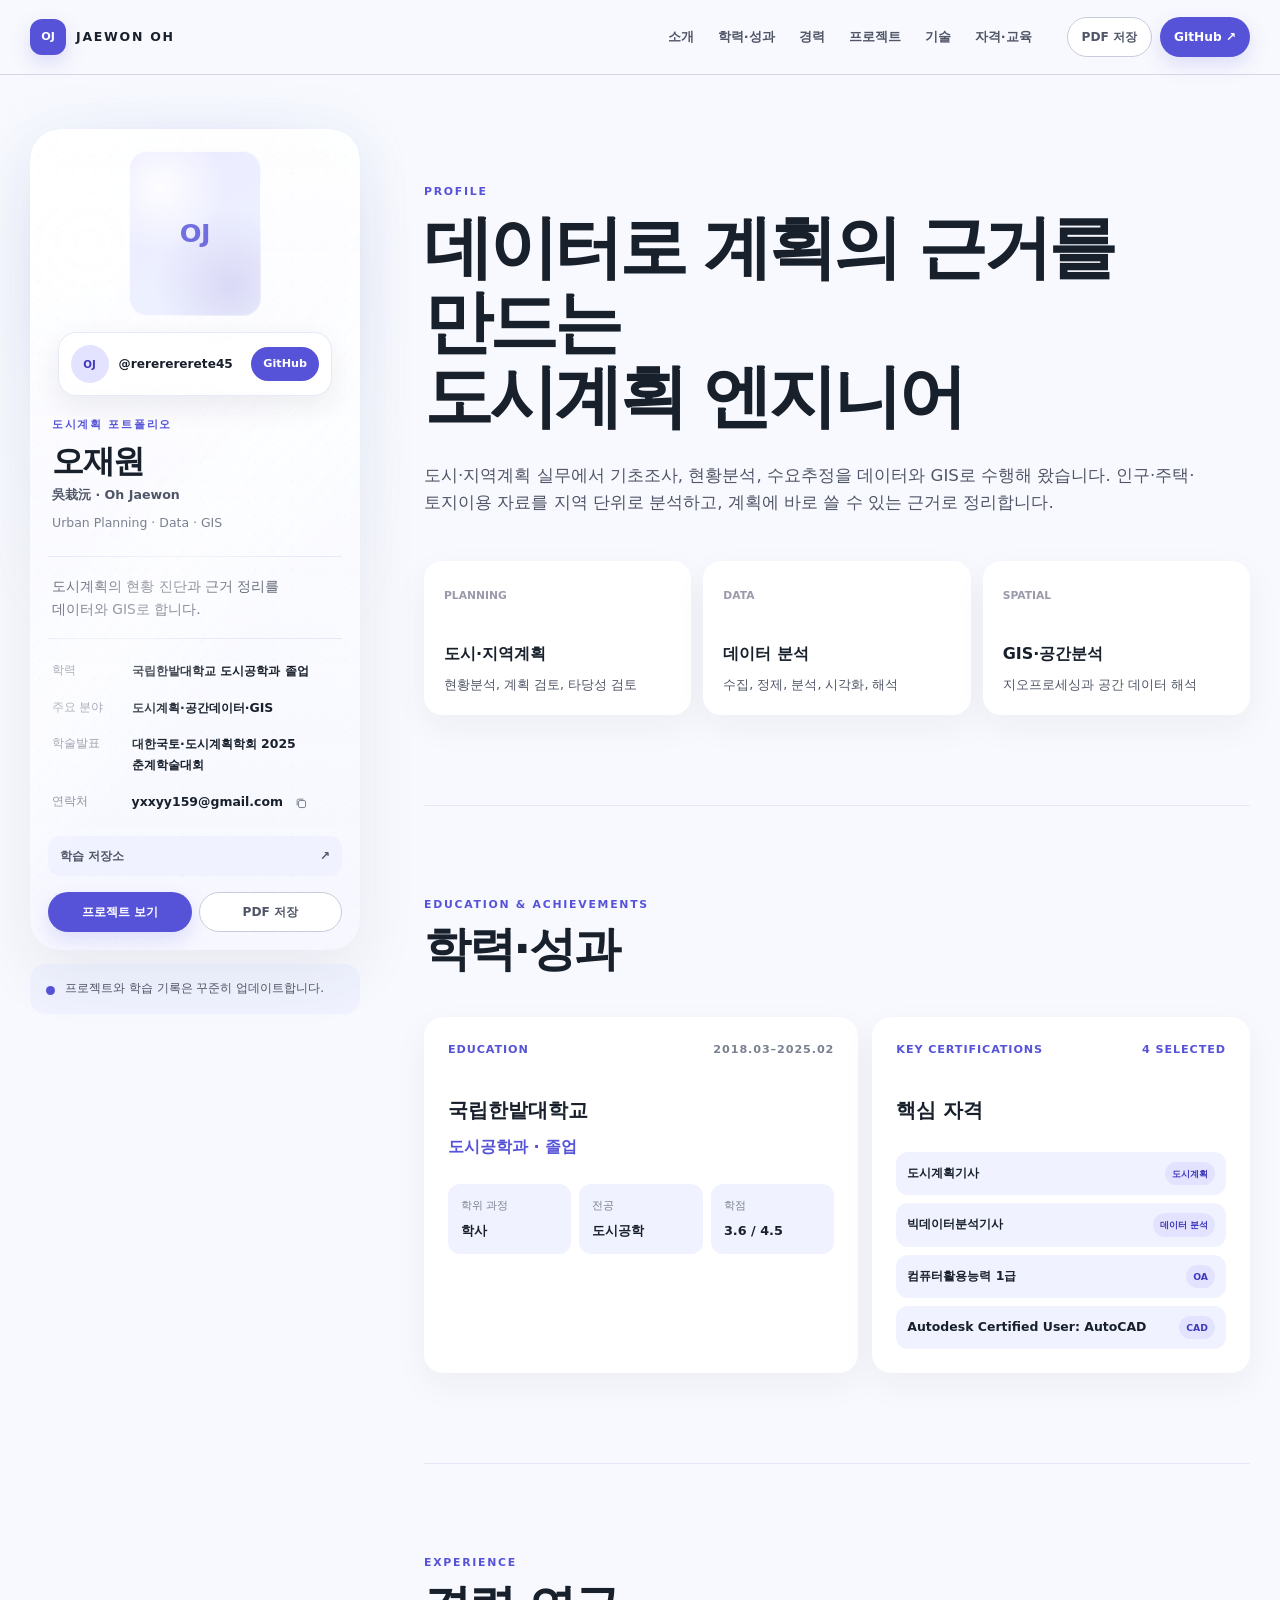
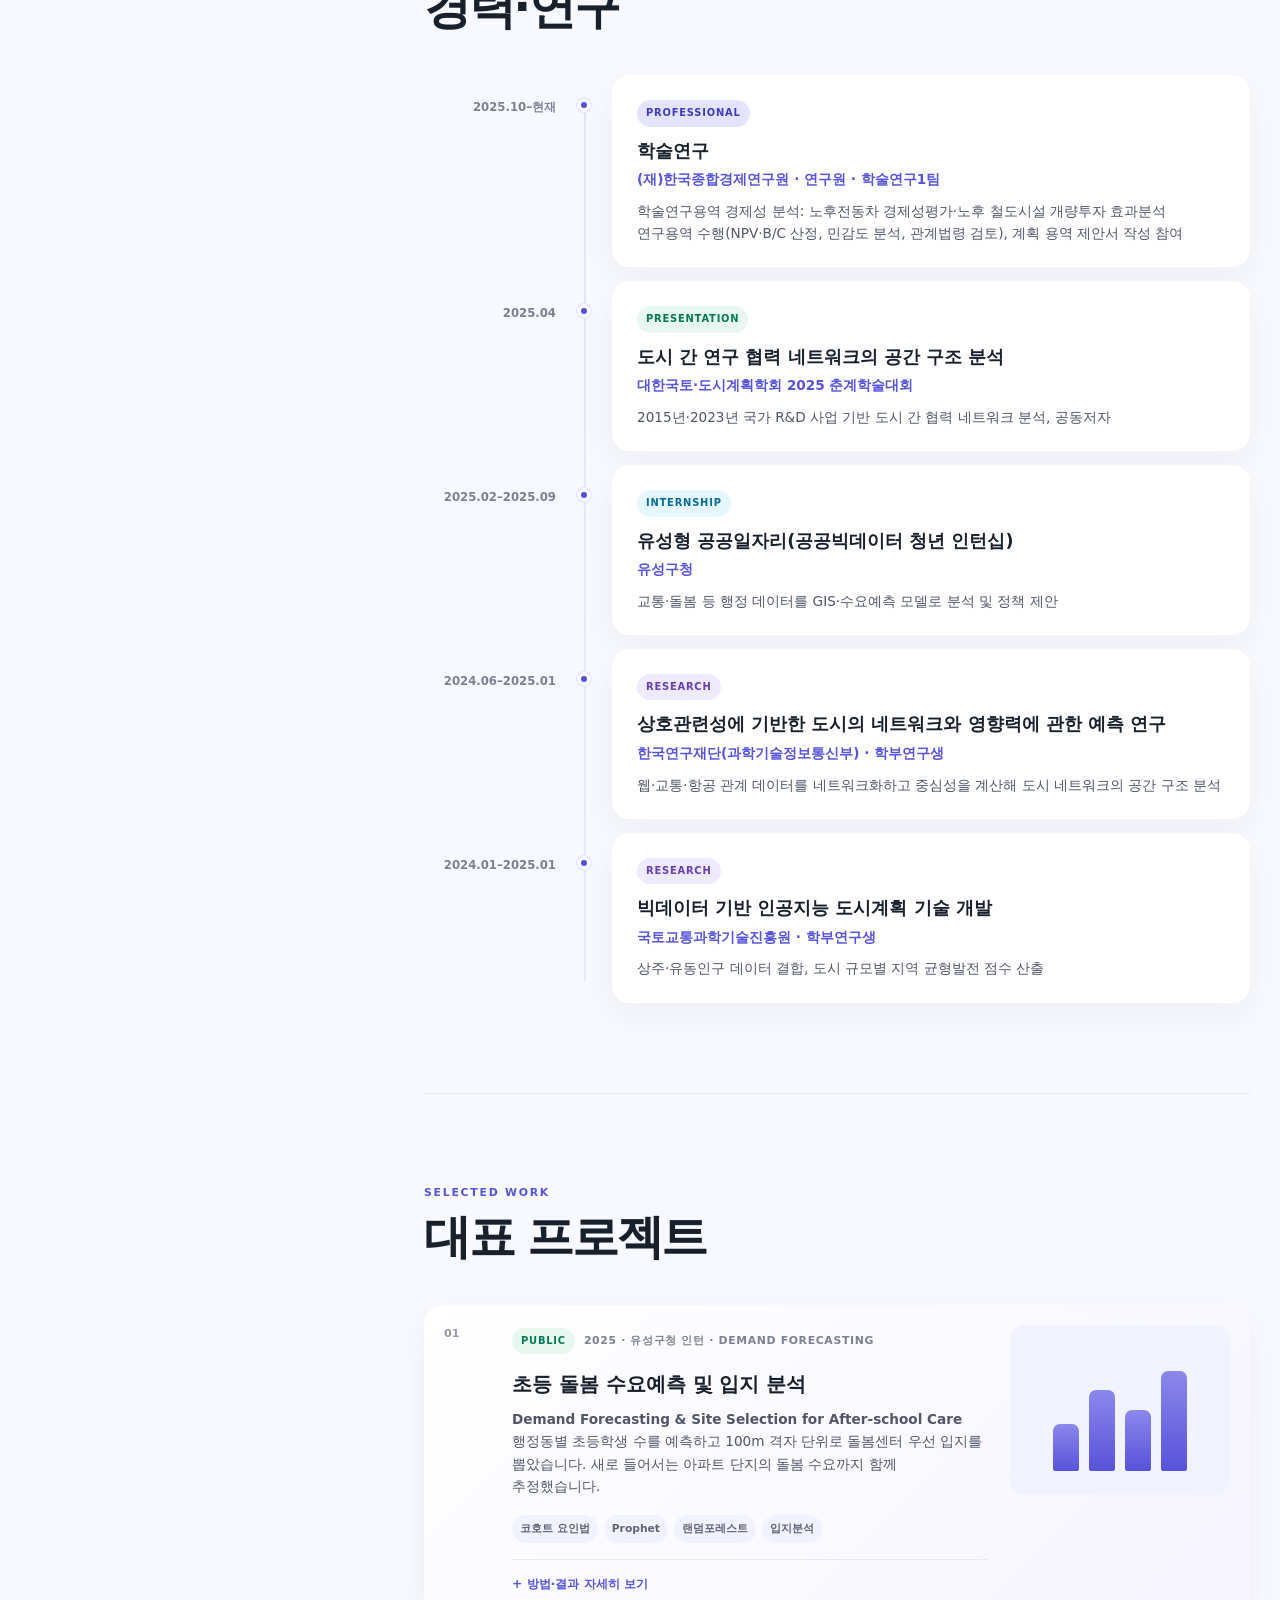
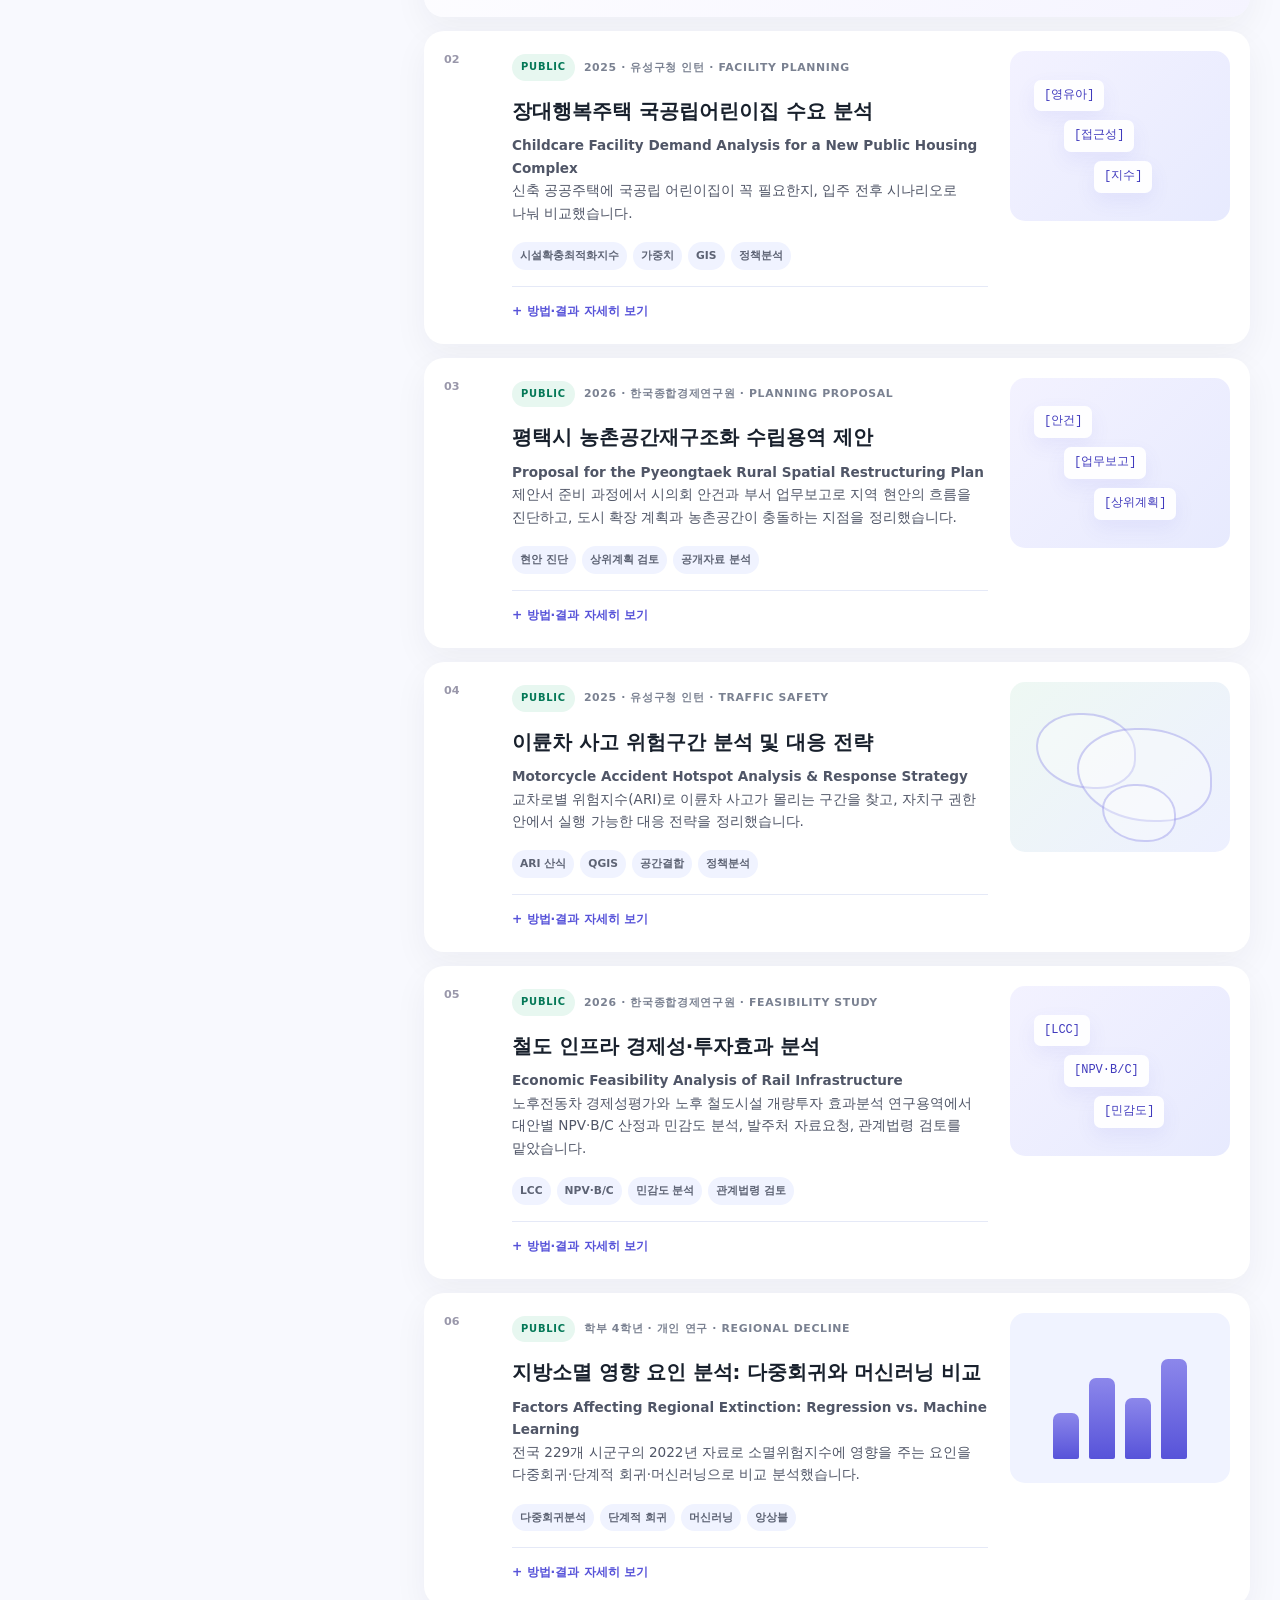
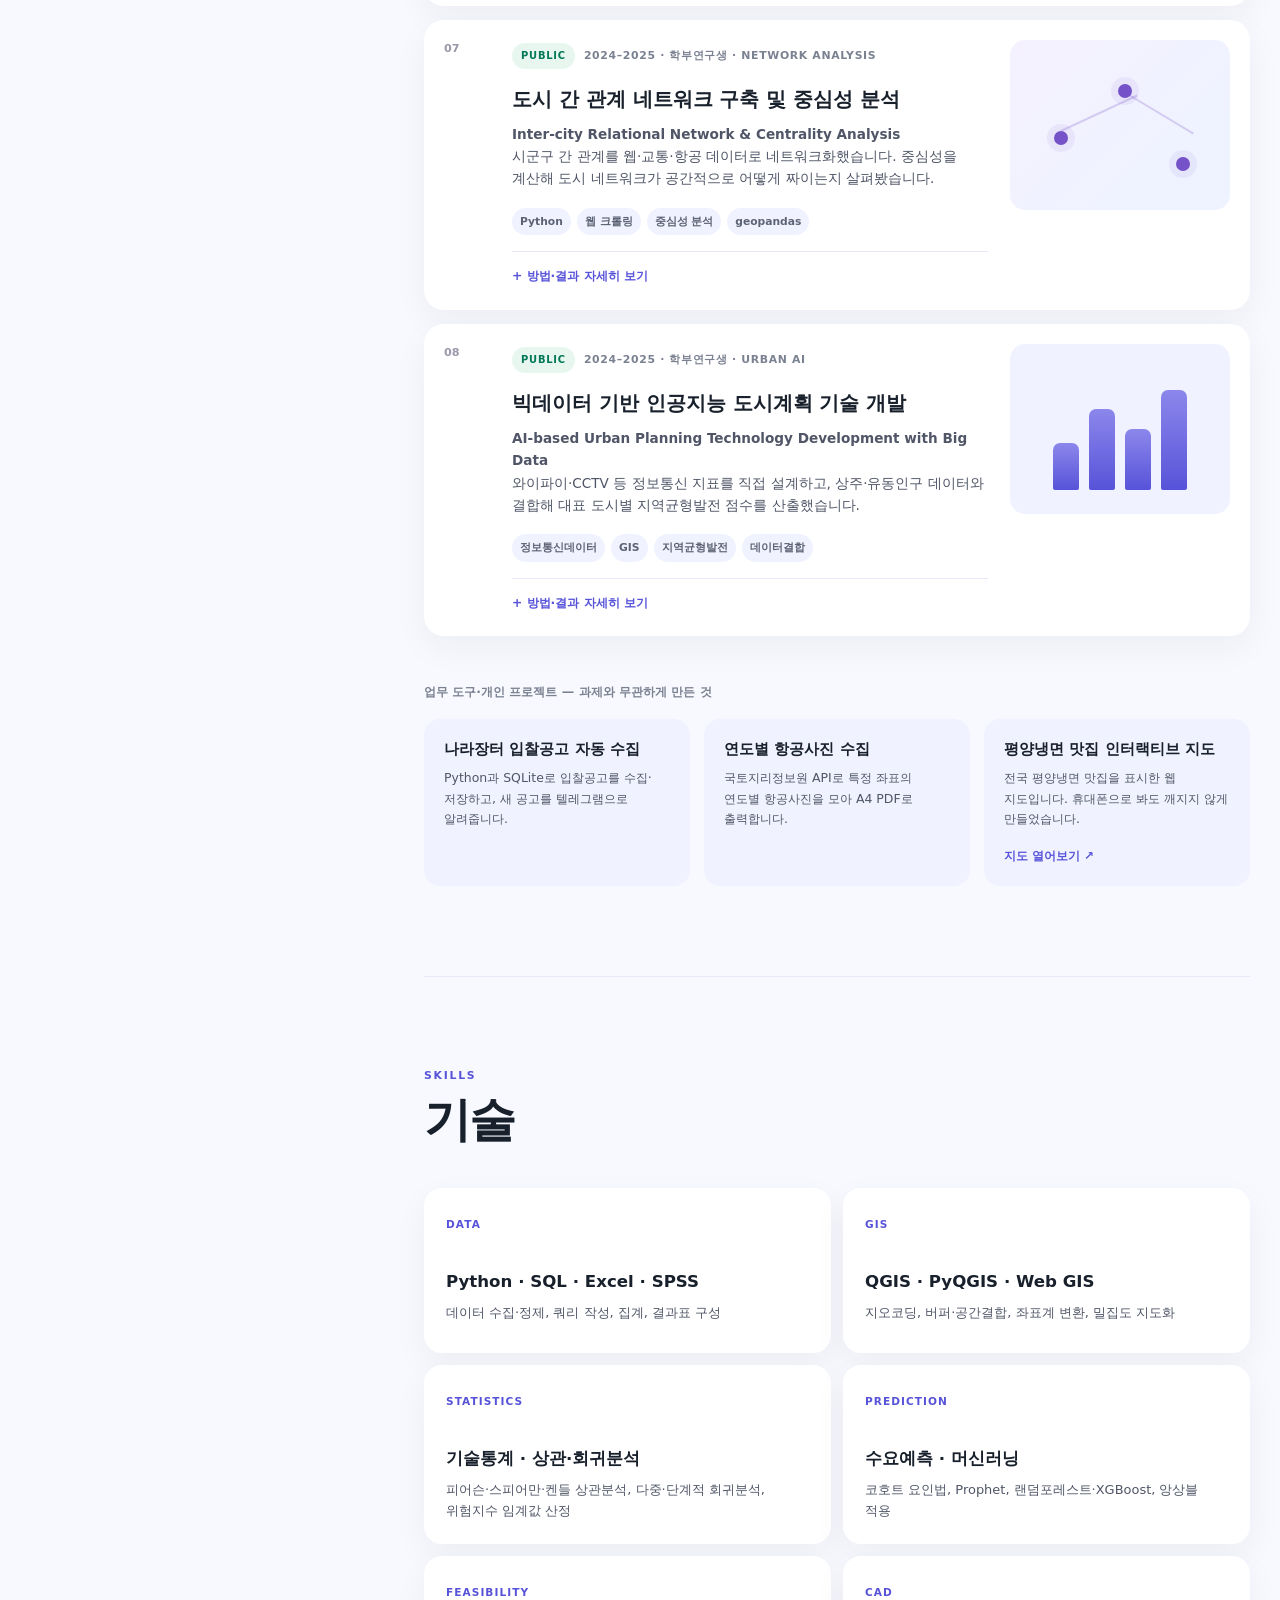
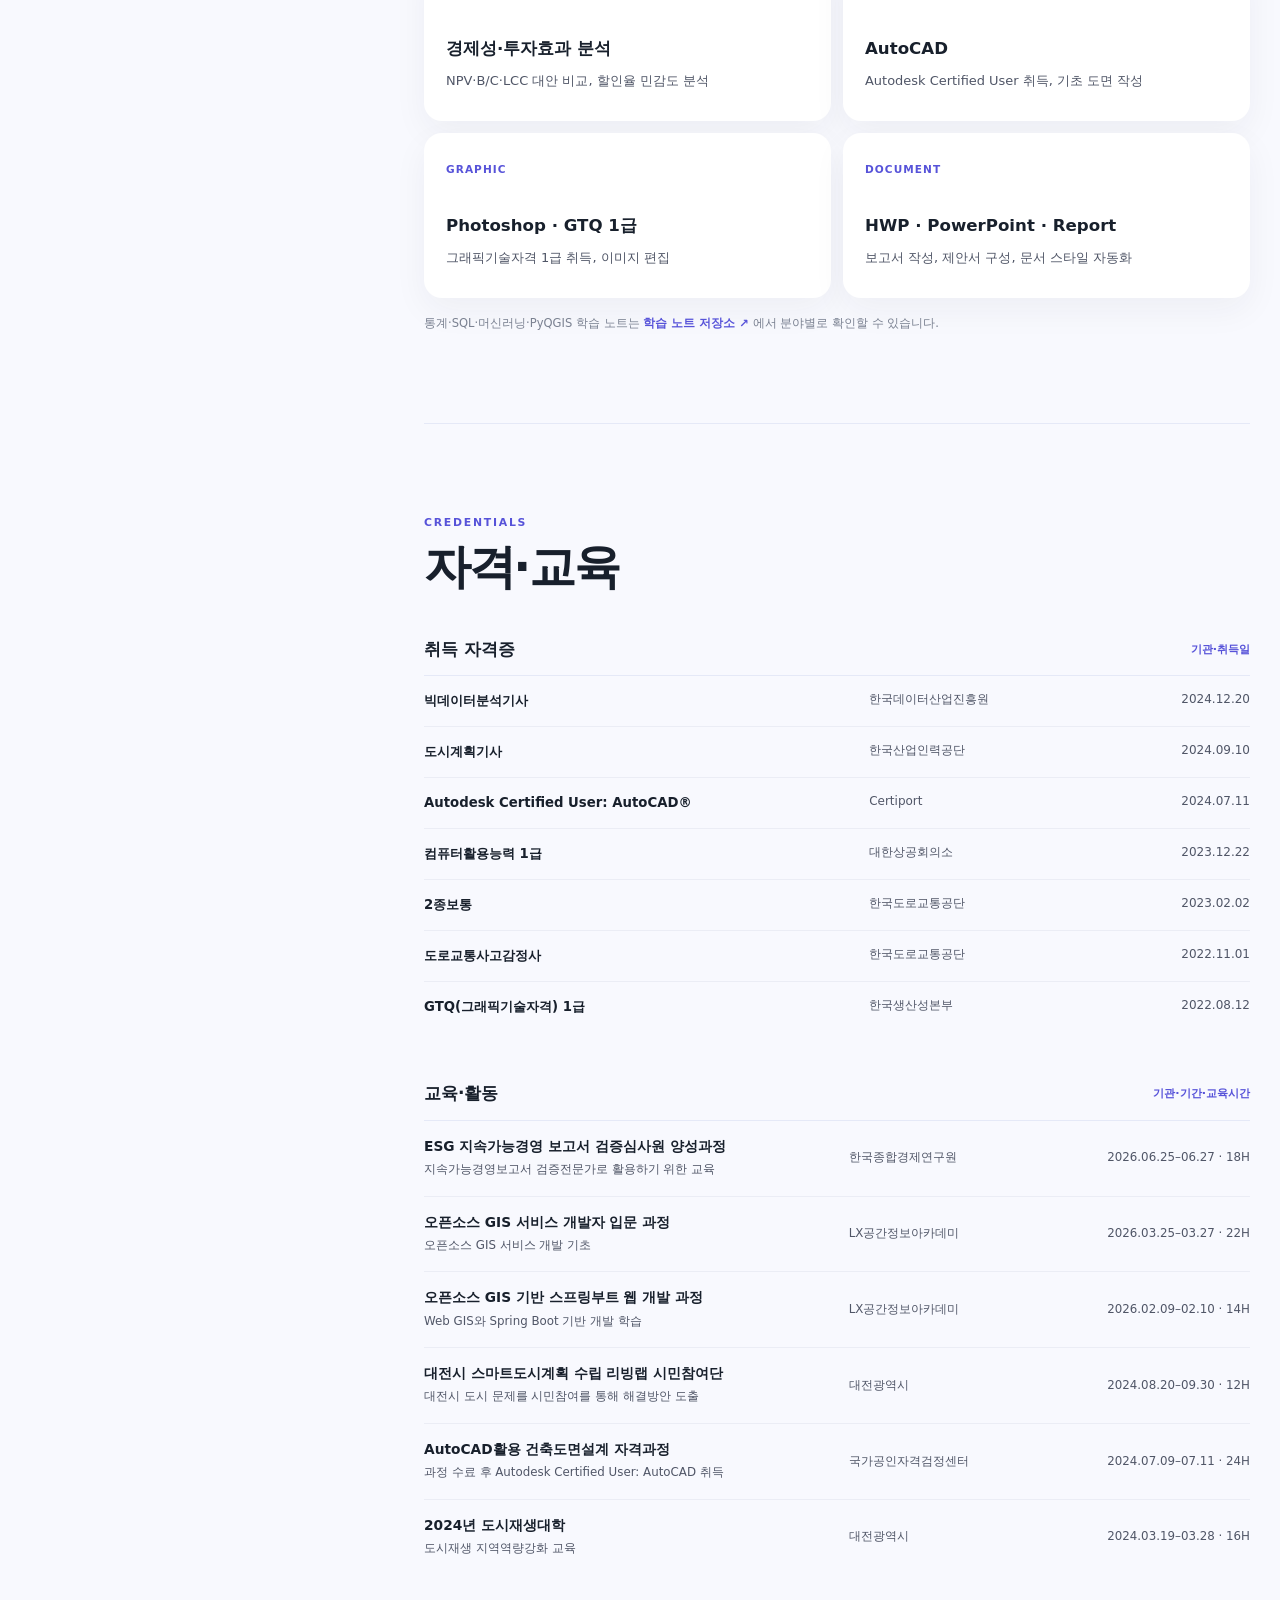
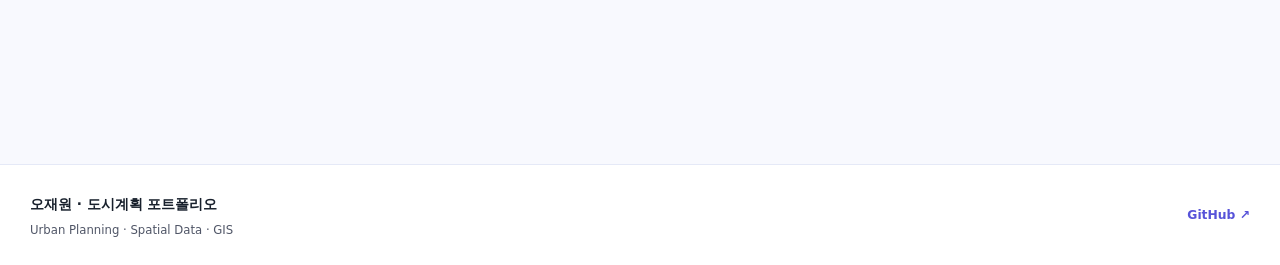
==== index.html @ 3c7f4df4 "PDF 쪽 배치 재설계(7쪽) - 블록 높이를 실측해 쪽 단위로 묶음: 프로필·학력·기술 / 경력·돌봄 / 장대 / 평택·이륜차 / 이륜차·철도 / 지방소멸·네트워크 / AI·도구" ====
<!DOCTYPE html>
<html lang="ko">
<head>
  <meta charset="UTF-8">
  <meta name="viewport" content="width=device-width, initial-scale=1.0">
  <meta name="description" content="오재원 | 데이터로 계획의 근거를 만드는 도시계획 엔지니어 — 도시계획 포트폴리오">
  <title>오재원 | 도시계획 포트폴리오</title>

  <!-- TODO: 저장소/도메인이 바뀌면(§10-7) 아래 og:url 절대경로도 함께 수정 -->
  <meta property="og:type" content="website">
  <meta property="og:title" content="오재원 | 데이터로 계획의 근거를 만드는 도시계획 엔지니어">
  <meta property="og:description" content="공공데이터·공간정보로 현황을 진단하고 계획의 근거를 정리하는 도시계획 포트폴리오입니다.">
  <meta property="og:url" content="https://rererererete45.github.io/rerererete45.github.io/">

  <link rel="stylesheet" href="style.css">
  <script src="script.js" defer></script>
</head>
<body>
  <a class="skip-link" href="#main">본문으로 건너뛰기</a>

  <header class="topbar">
    <div class="topbar-inner">
      <a class="wordmark" href="#top" aria-label="처음으로">
        <span class="wordmark-symbol">OJ</span>
        <span>JAEWON OH</span>
      </a>

      <nav class="desktop-nav" aria-label="주요 메뉴">
        <a href="#about">소개</a>
        <a href="#education">학력·성과</a>
        <a href="#experience">경력</a>
        <a href="#projects">프로젝트</a>
        <a href="#skills">기술</a>
        <a href="#credentials">자격·교육</a>
      </nav>

      <div class="topbar-actions">
        <a class="button button-ghost" href="assets/Oh-Jaewon-Portfolio.pdf" download="오재원_도시계획_포트폴리오.pdf">PDF 저장</a>
        <a class="button button-primary" href="https://github.com/rererererete45" target="_blank" rel="noreferrer">
          GitHub ↗
        </a>
      </div>

      <button class="menu-button" type="button" aria-expanded="false" aria-controls="mobile-menu">
        <span></span><span></span><span></span>
        <span class="sr-only">메뉴 열기</span>
      </button>
    </div>

    <nav id="mobile-menu" class="mobile-menu" aria-label="모바일 메뉴">
      <a href="#about">소개</a>
      <a href="#education">학력·성과</a>
      <a href="#experience">경력</a>
      <a href="#projects">프로젝트</a>
      <a href="#skills">기술</a>
      <a href="#credentials">자격·교육</a>
      <a href="assets/Oh-Jaewon-Portfolio.pdf" download="오재원_도시계획_포트폴리오.pdf">PDF 저장</a>
    </nav>
  </header>

  <main id="main">
    <div class="page-layout" id="top">
      <aside class="profile-column">
        <section class="profile-card-shell">
          <div class="profile-card-glow" aria-hidden="true"></div>

          <div class="profile-card">
            <div class="profile-card-inner">
              <div class="profile-card-shine" aria-hidden="true"></div>
              <div class="profile-card-grain" aria-hidden="true"></div>

              <div class="profile-monogram" aria-hidden="true">
                <span>OJ</span>
              </div>

              <div class="profile-userbar">
                <div class="profile-userbar-left">
                  <div class="mini-avatar" aria-hidden="true">OJ</div>
                  <div class="profile-usertext">
                    <strong>@rererererete45</strong>
                  </div>
                </div>
                <a class="contact-chip" href="https://github.com/rererererete45" target="_blank" rel="noreferrer">GitHub</a>
              </div>

              <div class="profile-copy">
                <p class="overline">도시계획 포트폴리오</p>
                <h1>오재원</h1>
                <p class="name-alt">吳栽沅 · Oh Jaewon</p>
                <p class="role">Urban Planning · Data · GIS</p>
              </div>

              <p class="profile-summary">
                도시계획의 현황 진단과 근거 정리를 데이터와 GIS로 합니다.
              </p>

              <dl class="profile-facts">
                <div>
                  <dt>학력</dt>
                  <dd>국립한밭대학교 도시공학과 졸업</dd>
                </div>
                <div>
                  <dt>주요 분야</dt>
                  <dd>도시계획·공간데이터·GIS</dd>
                </div>
                <div>
                  <dt>학술발표</dt>
                  <dd>대한국토·도시계획학회 2025 춘계학술대회</dd>
                </div>
                <div>
                  <dt>연락처</dt>
                  <dd class="copy-field">
                    <a href="mailto:yxxyy159@gmail.com">yxxyy159@gmail.com</a>
                    <button type="button" class="copy-button" data-copy="yxxyy159@gmail.com" aria-label="이메일 주소 복사">
                      <svg class="copy-button-icon" viewBox="0 0 20 20" aria-hidden="true">
                        <rect x="6.5" y="6.5" width="10" height="10" rx="2" fill="none" stroke="currentColor" stroke-width="1.4"/>
                        <path d="M4.5 13.5v-7a2 2 0 0 1 2-2h7" fill="none" stroke="currentColor" stroke-width="1.4"/>
                      </svg>
                      <span class="copy-button-label">복사됨</span>
                    </button>
                  </dd>
                </div>
              </dl>

              <div class="profile-links">
                <a href="https://github.com/rererererete45/certification-notes" target="_blank" rel="noreferrer">
                  <span>학습 저장소</span><strong>↗</strong>
                </a>
              </div>

              <div class="profile-actions">
                <a class="button button-primary" href="#projects">프로젝트 보기</a>
                <a class="button button-ghost" href="assets/Oh-Jaewon-Portfolio.pdf" download="오재원_도시계획_포트폴리오.pdf">PDF 저장</a>
              </div>
            </div>
          </div>
        </section>

        <div class="availability">
          <span aria-hidden="true"></span>
          <p>프로젝트와 학습 기록은 꾸준히 업데이트합니다.</p>
        </div>
      </aside>

      <div class="content-column">
        <section class="hero" id="about">
          <p class="section-label">PROFILE</p>

          <h2>데이터로 계획의 근거를 만드는<br>도시계획 엔지니어</h2>

          <p class="hero-lead">
            도시·지역계획 실무에서 기초조사, 현황분석, 수요추정을 데이터와 GIS로 수행해 왔습니다.
            인구·주택·토지이용 자료를 지역 단위로 분석하고, 계획에 바로 쓸 수 있는 근거로 정리합니다.
          </p>

          <div class="hero-summary">
            <article>
              <span>PLANNING</span>
              <strong>도시·지역계획</strong>
              <p>현황분석, 계획 검토, 타당성 검토</p>
            </article>
            <article>
              <span>DATA</span>
              <strong>데이터 분석</strong>
              <p>수집, 정제, 분석, 시각화, 해석</p>
            </article>
            <article>
              <span>SPATIAL</span>
              <strong>GIS·공간분석</strong>
              <p>지오프로세싱과 공간 데이터 해석</p>
            </article>
          </div>
        </section>

        <section class="resume-section" id="education">
          <header class="section-heading">
            <div>
              <p class="section-label">EDUCATION & ACHIEVEMENTS</p>
              <h2>학력·성과</h2>
            </div>
          </header>

          <div class="resume-overview-grid">
            <article class="education-card overview-card">
              <div class="card-topline">
                <span>EDUCATION</span>
                <time>2018.03–2025.02</time>
              </div>
              <h3>국립한밭대학교</h3>
              <p class="accent-text">도시공학과 · 졸업</p>
              <dl>
                <div><dt>학위 과정</dt><dd>학사</dd></div>
                <div><dt>전공</dt><dd>도시공학</dd></div>
                <div><dt>학점</dt><dd>3.6 / 4.5</dd></div>
              </dl>
            </article>

            <article class="key-cert-card overview-card">
              <div class="card-topline">
                <span>KEY CERTIFICATIONS</span>
                <span>4 SELECTED</span>
              </div>
              <h3>핵심 자격</h3>
              <ul class="key-cert-list">
                <li>
                  <strong>도시계획기사</strong>
                  <span>도시계획</span>
                </li>
                <li>
                  <strong>빅데이터분석기사</strong>
                  <span>데이터 분석</span>
                </li>
                <li>
                  <strong>컴퓨터활용능력 1급</strong>
                  <span>OA</span>
                </li>
                <li>
                  <strong>Autodesk Certified User: AutoCAD</strong>
                  <span>CAD</span>
                </li>
              </ul>
            </article>
          </div>
        </section>

        <section class="resume-section" id="experience">
          <header class="section-heading">
            <div>
              <p class="section-label">EXPERIENCE</p>
              <h2>경력·연구</h2>
            </div>
          </header>

          <div class="timeline">
            <article class="timeline-item">
              <div class="timeline-period">2025.10–현재</div>
              <div class="timeline-marker" aria-hidden="true"></div>
              <div class="timeline-card">
                <span class="status status-primary">PROFESSIONAL</span>
                <h3>학술연구</h3>
                <p class="organization">(재)한국종합경제연구원 · 연구원 · 학술연구1팀</p>
                <p>학술연구용역 경제성 분석: 노후전동차 경제성평가·노후 철도시설 개량투자 효과분석 연구용역 수행(NPV·B/C 산정, 민감도 분석, 관계법령 검토), 계획 용역 제안서 작성 참여</p>
              </div>
            </article>

            <article class="timeline-item">
              <div class="timeline-period">2025.04</div>
              <div class="timeline-marker" aria-hidden="true"></div>
              <div class="timeline-card">
                <span class="status status-green">PRESENTATION</span>
                <h3>도시 간 연구 협력 네트워크의 공간 구조 분석</h3>
                <p class="organization">대한국토·도시계획학회 2025 춘계학술대회</p>
                <p>2015년·2023년 국가 R&amp;D 사업 기반 도시 간 협력 네트워크 분석, 공동저자</p>
              </div>
            </article>

            <article class="timeline-item">
              <div class="timeline-period">2025.02–2025.09</div>
              <div class="timeline-marker" aria-hidden="true"></div>
              <div class="timeline-card">
                <span class="status status-sky">INTERNSHIP</span>
                <h3>유성형 공공일자리(공공빅데이터 청년 인턴십)</h3>
                <p class="organization">유성구청</p>
                <p>교통·돌봄 등 행정 데이터를 GIS·수요예측 모델로 분석 및 정책 제안</p>
              </div>
            </article>

            <article class="timeline-item">
              <div class="timeline-period">2024.06–2025.01</div>
              <div class="timeline-marker" aria-hidden="true"></div>
              <div class="timeline-card">
                <span class="status status-violet">RESEARCH</span>
                <h3>상호관련성에 기반한 도시의 네트워크와 영향력에 관한 예측 연구</h3>
                <p class="organization">한국연구재단(과학기술정보통신부) · 학부연구생</p>
                <p>웹·교통·항공 관계 데이터를 네트워크화하고 중심성을 계산해 도시 네트워크의 공간 구조 분석</p>
              </div>
            </article>

            <article class="timeline-item">
              <div class="timeline-period">2024.01–2025.01</div>
              <div class="timeline-marker" aria-hidden="true"></div>
              <div class="timeline-card">
                <span class="status status-violet">RESEARCH</span>
                <h3>빅데이터 기반 인공지능 도시계획 기술 개발</h3>
                <p class="organization">국토교통과학기술진흥원 · 학부연구생</p>
                <p>상주·유동인구 데이터 결합, 도시 규모별 지역 균형발전 점수 산출</p>
              </div>
            </article>
          </div>
        </section>

        <section class="resume-section" id="projects">
          <header class="section-heading">
            <div>
              <p class="section-label">SELECTED WORK</p>
              <h2>대표 프로젝트</h2>
            </div>
          </header>

          <div class="project-list">
            <article class="project-card project-featured">
              <div class="project-index">01</div>
              <div class="project-copy">
                <div class="project-meta">
                  <span class="status status-green">PUBLIC</span>
                  <span>2025 · 유성구청 인턴 · Demand Forecasting</span>
                </div>
                <h3>초등 돌봄 수요예측 및 입지 분석</h3>
                <p class="project-en">Demand Forecasting &amp; Site Selection for After-school Care</p>
                <p>
                  행정동별 초등학생 수를 예측하고 100m 격자 단위로 돌봄센터 우선 입지를 뽑았습니다.
                  새로 들어서는 아파트 단지의 돌봄 수요까지 함께 추정했습니다.
                </p>
                <div class="tag-list">
                  <span>코호트 요인법</span><span>Prophet</span><span>랜덤포레스트</span><span>입지분석</span>
                </div>

                <details class="project-detail">
                  <summary>방법·결과 자세히 보기</summary>

                  <figure class="method-diagram">
                    <figcaption>분석 프로세스</figcaption>
                    <div class="flow-diagram" role="img" aria-label="분석 프로세스: 데이터 수집·정제 → 코호트 요인법·Prophet 수요예측 → 가중점수 기반 입지 공간분석 → 신규단지 랜덤포레스트 추정">
                      <span class="flow-step">데이터 수집·정제</span>
                      <span class="flow-arrow" aria-hidden="true">→</span>
                      <span class="flow-step">수요예측(코호트·Prophet)</span>
                      <span class="flow-arrow" aria-hidden="true">→</span>
                      <span class="flow-step">가중점수 입지분석</span>
                      <span class="flow-arrow" aria-hidden="true">→</span>
                      <span class="flow-step">신규단지 RF 추정</span>
                    </div>
                  </figure>

                  <dl class="project-detail-body">
                    <div>
                      <dt>배경</dt>
                      <dd>
                        <ul>
                          <li>돌봄 시설 배치를 위한 정량적 근거 필요</li>
                          <li>공공 빅데이터 표준분석모델 적용</li>
                        </ul>
                      </dd>
                    </div>
                    <div>
                      <dt>데이터</dt>
                      <dd>
                        <ul>
                          <li>행정기관코드</li>
                          <li>인구이동 통계</li>
                          <li>격자 단위 초등학생 수</li>
                          <li>초등학교·지역아동센터 등 시설 분포</li>
                          <li>신규 단지 정보</li>
                        </ul>
                      </dd>
                    </div>
                    <div>
                      <dt>방법</dt>
                      <dd>
                        <ul>
                          <li>코호트 요인법·Prophet 시계열로 초등학생 수 예측</li>
                          <li>아동 수·주거밀도·학교 접근성·유사시설 접근성 구간화, 격자별 입지 점수 산출</li>
                          <li>신규 단지는 사전 학습된 랜덤포레스트 회귀 모델로 초등학생 수 추정</li>
                          <li>반경 1km 내 우선 입지까지 거리 분석</li>
                          <li>표준분석모델의 지역 데이터 구축·적용, 결과 해석 담당</li>
                        </ul>
                        <div class="formula-box">
                          <p class="formula">입지점수 = 아동수 + 주거밀도 + 학교접근성 − 유사돌봄시설 접근성</p>
                          <p class="formula-note">각 요소를 10/7/3등분으로 구간화한 뒤 FGI·AHP 기반 가중치를 반영해 격자별 종합점수를 산출</p>
                        </div>
                      </dd>
                    </div>
                  </dl>
                </details>
              </div>
              <div class="project-preview preview-chart" aria-hidden="true">
                <i></i><i></i><i></i><i></i>
              </div>
            </article>

            <article class="project-card">
              <div class="project-index">02</div>
              <div class="project-copy">
                <div class="project-meta">
                  <span class="status status-green">PUBLIC</span>
                  <span>2025 · 유성구청 인턴 · Facility Planning</span>
                </div>
                <h3>장대행복주택 국공립어린이집 수요 분석</h3>
                <p class="project-en">Childcare Facility Demand Analysis for a New Public Housing Complex</p>
                <p>
                  신축 공공주택에 국공립 어린이집이 꼭 필요한지, 입주 전후 시나리오로 나눠 비교했습니다.
                </p>
                <div class="tag-list">
                  <span>시설확충최적화지수</span><span>가중치</span><span>GIS</span><span>정책분석</span>
                </div>

                <details class="project-detail">
                  <summary>방법·결과 자세히 보기</summary>

                  <figure class="method-diagram">
                    <figcaption>분석 프로세스</figcaption>
                    <img src="assets/projects/childcare-process.png" width="1232" height="672" alt="분석 프로세스: 1.데이터 수집 → 2.데이터 전처리 → 3.데이터 통합·현황분석 → 4.장래 국공립어린이집 수요 추정">
                  </figure>

                  <dl class="project-detail-body">
                    <div>
                      <dt>배경</dt>
                      <dd>
                        <ul>
                          <li>500세대 이상 공동주택은 어린이집을 국공립으로 운영해야 함 (「영유아보육법 시행령」 제19조의2)</li>
                          <li>국공립 수요 증가 대비 공급 부족</li>
                          <li>장대행복주택 입주 예정에 따른 설치 필요성 검토</li>
                        </ul>
                      </dd>
                    </div>
                    <div>
                      <dt>데이터</dt>
                      <dd>
                        <ul>
                          <li>지자체 제공 아동일람표·어린이집현황·어린이집일람표</li>
                          <li>공공데이터포털 집계구별 인구·주민등록 인구 통계</li>
                        </ul>
                      </dd>
                    </div>
                    <div>
                      <dt>방법</dt>
                      <dd>
                        <ul>
                          <li>행정안전부 보육 서비스 빅데이터 분석모델(2018) 적용</li>
                          <li>영유아·가임기 여성 인구 점수, 접근성 점수 산정 후 시설확충최적화지수 산출</li>
                          <li>지수 백분위 기준 6등급 구분</li>
                          <li>입주 전 / 입주 후 두 시나리오 비교</li>
                        </ul>
                        <div class="formula-box">
                          <p class="formula">시설확충최적화지수 = 인구현황점수 × 0.6 + 접근성점수 × 0.4</p>
                          <p class="formula-note">인구현황점수 = 영유아 점수 + 가임기 여성 점수 · 접근성점수 = 이용자 접근성 점수<br>「보육 서비스 강화를 위한 빅데이터 분석」, 행정안전부, 2018</p>
                        </div>
                      </dd>
                    </div>
                    <div>
                      <dt>결과</dt>
                      <dd>
                        <figure class="method-diagram">
                          <figcaption>시설확충최적화등급 — 입주 전(왼쪽) vs 입주 후(오른쪽)</figcaption>
                          <div class="method-diagram-pair">
                            <img src="assets/projects/childcare-grade-pre.png" width="1169" height="582" alt="입주 전 시설확충최적화등급 지도: 온천2동_1_1 집계구가 3.다소낮음 등급으로 표시된 유성구 지도">
                            <img src="assets/projects/childcare-grade-post.png" width="1144" height="642" alt="입주 후 시설확충최적화등급 지도: 온천2동_1_1 집계구가 4.다소우선 등급으로 상승해 표시된 유성구 지도">
                          </div>
                        </figure>
                        <ul>
                          <li>입주 전: 지수 28점(3.다소낮음 등급), 평균(36점) 대비 -8점, 상위 68.4%</li>
                          <li>입주 후: 지수 44점(4.다소우선 등급), 평균(37점) 대비 +7점, 상위 23.7%</li>
                          <li>영유아·가임기 여성 점수 각각 5점 만점 도달, 순위 상승폭 약 45%p</li>
                          <li>입주 시점에 맞춘 국공립 어린이집 확충 사전 검토 제안</li>
                        </ul>
                      </dd>
                    </div>
                  </dl>
                </details>
              </div>
              <div class="project-preview preview-document" aria-hidden="true">
                <i>[영유아]</i><i>[접근성]</i><i>[지수]</i>
              </div>
            </article>

            <article class="project-card">
              <div class="project-index">03</div>
              <div class="project-copy">
                <div class="project-meta">
                  <span class="status status-green">PUBLIC</span>
                  <span>2026 · 한국종합경제연구원 · Planning Proposal</span>
                </div>
                <h3>평택시 농촌공간재구조화 수립용역 제안</h3>
                <p class="project-en">Proposal for the Pyeongtaek Rural Spatial Restructuring Plan</p>
                <p>
                  제안서 준비 과정에서 시의회 안건과 부서 업무보고로 지역 현안의 흐름을 진단하고,
                  도시 확장 계획과 농촌공간이 충돌하는 지점을 정리했습니다.
                </p>
                <div class="tag-list">
                  <span>현안 진단</span><span>상위계획 검토</span><span>공개자료 분석</span>
                </div>

                <details class="project-detail">
                  <summary>방법·결과 자세히 보기</summary>

                  <figure class="method-diagram">
                    <figcaption>분석 프로세스</figcaption>
                    <div class="flow-diagram" role="img" aria-label="분석 프로세스: 공개자료 수집 → 시기별 현안 정리 → 도시 확장 계획과 충돌 지점 도출 → 제안 방향 반영">
                      <span class="flow-step">공개자료 수집</span>
                      <span class="flow-arrow" aria-hidden="true">→</span>
                      <span class="flow-step">시기별 현안 정리</span>
                      <span class="flow-arrow" aria-hidden="true">→</span>
                      <span class="flow-step">계획 간 충돌 지점 도출</span>
                      <span class="flow-arrow" aria-hidden="true">→</span>
                      <span class="flow-step">제안 방향 반영</span>
                    </div>
                  </figure>

                  <dl class="project-detail-body">
                    <div>
                      <dt>배경</dt>
                      <dd>
                        <ul>
                          <li>농촌공간재구조화법 시행(2024)에 따른 농촌공간계획 수립 수요 증가</li>
                          <li>평택시 농촌공간재구조화 수립용역 제안 참여</li>
                          <li>제안서 고유 전략과 미공개 자료는 비공개, 공개자료 기반 진단 방법만 서술</li>
                        </ul>
                      </dd>
                    </div>
                    <div>
                      <dt>데이터</dt>
                      <dd>
                        <ul>
                          <li>평택시의회 안건 (2024~2025)</li>
                          <li>부서별 업무보고 (2024~2025)</li>
                          <li>2040 도시기본계획, 2030 도시관리계획 재정비 등 상위·관련 계획</li>
                          <li>지제역세권 공공주택지구 등 개발사업 현황</li>
                        </ul>
                      </dd>
                    </div>
                    <div>
                      <dt>방법</dt>
                      <dd>
                        <ul>
                          <li>시의회 안건·부서 업무보고를 시기별로 정리해 지역 현안 흐름 진단</li>
                          <li>도시 확장 계획과 농촌공간이 충돌하는 지점 정리</li>
                          <li>진단 결과를 제안 방향에 반영</li>
                        </ul>
                      </dd>
                    </div>
                  </dl>
                </details>
              </div>
              <div class="project-preview preview-document" aria-hidden="true">
                <i>[안건]</i><i>[업무보고]</i><i>[상위계획]</i>
              </div>
            </article>

            <article class="project-card">
              <div class="project-index">04</div>
              <div class="project-copy">
                <div class="project-meta">
                  <span class="status status-green">PUBLIC</span>
                  <span>2025 · 유성구청 인턴 · Traffic Safety</span>
                </div>
                <h3>이륜차 사고 위험구간 분석 및 대응 전략</h3>
                <p class="project-en">Motorcycle Accident Hotspot Analysis &amp; Response Strategy</p>
                <p>
                  교차로별 위험지수(ARI)로 이륜차 사고가 몰리는 구간을 찾고,
                  자치구 권한 안에서 실행 가능한 대응 전략을 정리했습니다.
                </p>
                <div class="tag-list">
                  <span>ARI 산식</span><span>QGIS</span><span>공간결합</span><span>정책분석</span>
                </div>

                <details class="project-detail">
                  <summary>방법·결과 자세히 보기</summary>

                  <figure class="method-diagram">
                    <figcaption>분석 프로세스</figcaption>
                    <img src="assets/projects/motorcycle-process.png" width="1187" height="667" alt="분석 프로세스: 1.데이터 수집 → 2.데이터 전처리 → 3.GIS 공간분석 → 4.이륜차 사고 다발구간 선정">
                  </figure>

                  <dl class="project-detail-body">
                    <div>
                      <dt>배경</dt>
                      <dd>
                        <ul>
                          <li>배달 수요 증가에 따른 이륜차 사고 지속 발생</li>
                          <li>전면 번호판 부재로 현장 단속 곤란</li>
                          <li>자치구 차원의 직접 단속 권한 제한</li>
                        </ul>
                      </dd>
                    </div>
                    <div>
                      <dt>데이터</dt>
                      <dd>
                        <ul>
                          <li>경찰청 이륜차 사고 이력</li>
                          <li>지자체 교차로·신호등 위치</li>
                          <li>주요도로 교통량</li>
                        </ul>
                      </dd>
                    </div>
                    <div>
                      <dt>방법</dt>
                      <dd>
                        <ul>
                          <li>교차로 중심점 기준 좌표 통일</li>
                          <li>「도로교통법 시행규칙」 위험지수 산식 및 TAAS 분석 반경(100m) 적용, 교차로별 ARI 산정</li>
                          <li>ARI 상위 2.5% 교차로를 고위험 구간으로 분류</li>
                          <li>요일·시간대·연령·도로유형별 특성 비교, 대응 전략 구분</li>
                        </ul>
                        <figure class="method-diagram">
                          <figcaption>ARI 측정 방식 (예시, 가상 데이터)</figcaption>
                          <img src="assets/projects/motorcycle-ari-example.png" width="914" height="552" alt="ARI 측정 방식 예시: 반경 100m 내 사고를 결합해 가상의 A교차로 위험지수를 산정하는 과정">
                        </figure>
                        <div class="formula-box">
                          <p class="formula">ARI = √(KSI² + 사고건수²) / 년</p>
                          <p class="formula-note">KSI(사고심각성 대표지표) = 사망자수 + 중상자수 · 사고건수 = 인명피해사고건수<br>「도로교통법 시행규칙」 제8조의2·[별표6의2]</p>
                        </div>
                      </dd>
                    </div>
                    <div>
                      <dt>결과</dt>
                      <dd>
                        <figure class="method-diagram method-diagram-float">
                          <figcaption>이륜차 사고 다발 구간 시각화</figcaption>
                          <img src="assets/projects/motorcycle-hotspot-route.png" width="526" height="658" alt="이륜차 사고 다발 구간 시각화: 유성온천역 인근을 지나는 약 1.9km 구간">
                        </figure>
                        <ul>
                          <li>유성온천역 인근 1.9km 구간 도출 (교차로 비중 1.67% 대비 사고 비중 14.33%, 밀도 44.2건/km)</li>
                          <li>요일: 목요일·일요일 집중 / 시간대: 정오 전후·야간 집중</li>
                          <li>연령: 20대 초반·40대 후반 비중 높음</li>
                          <li>법규 위반 유형: 신호위반 &gt; 안전운전 불이행</li>
                          <li>대응 전략: 자치구 단독(맞춤형 안전 홍보, 시민참여 리빙랩) / 유관기관 협력(무인단속장비 설치 우선순위 제안, 위반 유형·시간대 기반 단속 방안 제시)</li>
                        </ul>
                      </dd>
                    </div>
                  </dl>
                </details>
              </div>
              <div class="project-preview preview-map" aria-hidden="true">
                <i></i><i></i><i></i>
              </div>
            </article>

            <article class="project-card">
              <div class="project-index">05</div>
              <div class="project-copy">
                <div class="project-meta">
                  <span class="status status-green">PUBLIC</span>
                  <span>2026 · 한국종합경제연구원 · Feasibility Study</span>
                </div>
                <h3>철도 인프라 경제성·투자효과 분석</h3>
                <p class="project-en">Economic Feasibility Analysis of Rail Infrastructure</p>
                <p>
                  노후전동차 경제성평가와 노후 철도시설 개량투자 효과분석 연구용역에서
                  대안별 NPV·B/C 산정과 민감도 분석, 발주처 자료요청, 관계법령 검토를 맡았습니다.
                </p>
                <div class="tag-list">
                  <span>LCC</span><span>NPV·B/C</span><span>민감도 분석</span><span>관계법령 검토</span>
                </div>

                <details class="project-detail">
                  <summary>방법·결과 자세히 보기</summary>

                  <figure class="method-diagram">
                    <figcaption>분석 프로세스</figcaption>
                    <div class="flow-diagram" role="img" aria-label="분석 프로세스: 노후화·성능평가 체계 비교 → 잔존수명·수리한계비용 산정 → NPV·B/C·LCC 대안 비교 → 할인율 민감도 분석">
                      <span class="flow-step">노후화·성능평가 체계 비교</span>
                      <span class="flow-arrow" aria-hidden="true">→</span>
                      <span class="flow-step">잔존수명·수리한계비용 산정</span>
                      <span class="flow-arrow" aria-hidden="true">→</span>
                      <span class="flow-step">NPV·B/C·LCC 대안 비교</span>
                      <span class="flow-arrow" aria-hidden="true">→</span>
                      <span class="flow-step">할인율 민감도 분석</span>
                    </div>
                  </figure>

                  <dl class="project-detail-body">
                    <div>
                      <dt>배경</dt>
                      <dd>
                        <ul>
                          <li>5~8호선 노후전동차 경제성평가 연구용역 참여 (착수보고부터 최종보고까지 수행)</li>
                          <li>노후 철도시설 개량투자 효과분석 연구용역 참여 (진행 중)</li>
                        </ul>
                      </dd>
                    </div>
                    <div>
                      <dt>데이터</dt>
                      <dd>
                        <ul>
                          <li>선행 3개년 노후화·성능평가 보고서</li>
                          <li>2015년 노후전동차 보고서 (관계법령 인용 부분)</li>
                          <li>발주처 제공 자료</li>
                        </ul>
                      </dd>
                    </div>
                    <div>
                      <dt>방법</dt>
                      <dd>
                        <ul>
                          <li>선행 3개년 보고서의 노후화 모델·성능평가 체계 변화 비교 검토</li>
                          <li>발주처 자료요청 목록 정리, 소관부서·회신기한 병기</li>
                          <li>정밀안전진단 잔존수명 → 대수선 범위 선정 → 경제적 수리한계비용 산정</li>
                          <li>대안별 NPV·B/C·LCC 직접 산정·비교, 실질할인율을 바꿔가며 민감도 분석</li>
                          <li>생애주기비용(LCC) 모델 구조 분석 및 호선별 재구성</li>
                          <li>착수보고 자료 작성, 보고서 작성·수정</li>
                          <li>관계법령 검토: 2015년 보고서에 인용된 철도안전법·관련 고시를 현행 기준으로 갱신, 개정으로 바뀐 별표 조항 번호 정정</li>
                        </ul>
                      </dd>
                    </div>
                  </dl>
                </details>
              </div>
              <div class="project-preview preview-document" aria-hidden="true">
                <i>[LCC]</i><i>[NPV·B/C]</i><i>[민감도]</i>
              </div>
            </article>

            <article class="project-card">
              <div class="project-index">06</div>
              <div class="project-copy">
                <div class="project-meta">
                  <span class="status status-green">PUBLIC</span>
                  <span>학부 4학년 · 개인 연구 · Regional Decline</span>
                </div>
                <h3>지방소멸 영향 요인 분석: 다중회귀와 머신러닝 비교</h3>
                <p class="project-en">Factors Affecting Regional Extinction: Regression vs. Machine Learning</p>
                <p>
                  전국 229개 시군구의 2022년 자료로 소멸위험지수에 영향을 주는 요인을
                  다중회귀·단계적 회귀·머신러닝으로 비교 분석했습니다.
                </p>
                <div class="tag-list">
                  <span>다중회귀분석</span><span>단계적 회귀</span><span>머신러닝</span><span>앙상블</span>
                </div>

                <details class="project-detail">
                  <summary>방법·결과 자세히 보기</summary>

                  <figure class="method-diagram">
                    <figcaption>분석 프로세스</figcaption>
                    <div class="flow-diagram" role="img" aria-label="분석 프로세스: 문헌 고찰·변수 선정 → 데이터 구축·전처리 → 회귀분석·머신러닝 모델 구축 → 모델 평가·비교">
                      <span class="flow-step">문헌 고찰·변수 선정</span>
                      <span class="flow-arrow" aria-hidden="true">→</span>
                      <span class="flow-step">데이터 구축·전처리</span>
                      <span class="flow-arrow" aria-hidden="true">→</span>
                      <span class="flow-step">회귀·머신러닝 모델 구축</span>
                      <span class="flow-arrow" aria-hidden="true">→</span>
                      <span class="flow-step">모델 평가·비교</span>
                    </div>
                  </figure>

                  <dl class="project-detail-body">
                    <div>
                      <dt>배경</dt>
                      <dd>
                        <ul>
                          <li>인구감소·저출산·고령화와 수도권 집중으로 지방소멸 위험 증가 (2022년 합계출산율 약 0.78명)</li>
                          <li>기존 연구의 주거·고용 변수에 교육 인프라와 외국인 인구 변수를 더해 분석 범위 확장</li>
                          <li>변수가 많을 때 생기는 다중공선성을 머신러닝으로 보완, 전통적 회귀분석과 결과 비교</li>
                        </ul>
                      </dd>
                    </div>
                    <div>
                      <dt>데이터</dt>
                      <dd>
                        <ul>
                          <li>전국 시군구 229개, 2022년 자료</li>
                          <li>KDI 경제정보센터 지역발전지수(2022)를 참고해 독립변수 37개 구축 (주거·인구, 경제활동·고용, 의료·안전서비스, 인프라·환경, 사회·여가서비스, 교육·학습환경)</li>
                        </ul>
                        <div class="formula-box">
                          <p class="formula">소멸위험지수 = 20~39세 여성인구 / 65세 이상 인구</p>
                          <p class="formula-note">종속변수 · 일본 마스다 보고서에서 처음 제안된 지표</p>
                        </div>
                      </dd>
                    </div>
                    <div>
                      <dt>방법</dt>
                      <dd>
                        <ul>
                          <li>결측치(평균값 대체)·이상치 처리, 데이터 스케일링</li>
                          <li>다중회귀분석: 상관분석과 다중공선성(VIF) 검증으로 37개 변수를 8개로 축소 (R² 0.849)</li>
                          <li>단계적 회귀분석: 전진선택법과 후진제거법을 결합해 12단계로 변수 선택 (R² 0.909)</li>
                          <li>머신러닝: GBC·Random Forest·XGBoost를 RandomizedSearchCV로 최적화, Stratified K-Fold로 검증</li>
                          <li>Hard·Soft Voting 앙상블을 비교해 Soft Voting을 최종 모델로 선정 (F1 weighted 0.892)</li>
                        </ul>
                      </dd>
                    </div>
                    <div>
                      <dt>결과</dt>
                      <dd>
                        <ul>
                          <li>세 방법 모두에서 주거·인구, 경제활동·고용, 교육·학습환경 변수가 유의한 영향</li>
                          <li>빈집 비율·노후주택 비율이 높을수록 소멸 위험 증가, 유치원 취원율·경제활동참가율이 높을수록 소멸 위험 감소</li>
                          <li>독거노인가구 비율이 높을수록 소멸 위험 증가 (단계적 회귀)</li>
                          <li>머신러닝 변수 중요도: 1인가구 비율, 유치원 취원율, 1인당 녹지면적 순</li>
                          <li>시사점: 주거환경 관리, 교육 인프라 확충, 고용 기회 확대, 노인 사회적 고립 해소, 지역 맞춤형 전략</li>
                        </ul>
                      </dd>
                    </div>
                  </dl>
                </details>
              </div>
              <div class="project-preview preview-chart" aria-hidden="true">
                <i></i><i></i><i></i><i></i>
              </div>
            </article>

            <article class="project-card">
              <div class="project-index">07</div>
              <div class="project-copy">
                <div class="project-meta">
                  <span class="status status-green">PUBLIC</span>
                  <span>2024–2025 · 학부연구생 · Network Analysis</span>
                </div>
                <h3>도시 간 관계 네트워크 구축 및 중심성 분석</h3>
                <p class="project-en">Inter-city Relational Network &amp; Centrality Analysis</p>
                <p>
                  시군구 간 관계를 웹·교통·항공 데이터로 네트워크화했습니다.
                  중심성을 계산해 도시 네트워크가 공간적으로 어떻게 짜이는지 살펴봤습니다.
                </p>
                <div class="tag-list">
                  <span>Python</span><span>웹 크롤링</span><span>중심성 분석</span><span>geopandas</span>
                </div>

                <details class="project-detail">
                  <summary>방법·결과 자세히 보기</summary>

                  <figure class="method-diagram">
                    <figcaption>분석 프로세스</figcaption>
                    <div class="flow-diagram" role="img" aria-label="분석 프로세스: 관계 데이터 구축 → 네트워크 중심성 계산 → 공간 시각화">
                      <span class="flow-step">관계 데이터 구축</span>
                      <span class="flow-arrow" aria-hidden="true">→</span>
                      <span class="flow-step">중심성 계산</span>
                      <span class="flow-arrow" aria-hidden="true">→</span>
                      <span class="flow-step">공간 시각화</span>
                    </div>
                  </figure>

                  <dl class="project-detail-body">
                    <div>
                      <dt>배경</dt>
                      <dd>
                        <ul>
                          <li>한국연구재단 과제 「상호관련성에 기반한 도시의 네트워크와 영향력에 관한 예측 연구」 참여</li>
                          <li>도시 간 상호작용 정량화를 위한 관계 데이터 직접 구축</li>
                          <li>과제 결과는 비공개, 데이터 구축 방법과 공개된 학회 발표 범위만 서술</li>
                        </ul>
                      </dd>
                    </div>
                    <div>
                      <dt>데이터</dt>
                      <!-- TODO: 크롤링 대상 범위 표현 사용자 확인 -->
                      <dd>
                        <ul>
                          <li>국가 도메인(.kr) 웹사이트 간 하이퍼링크 연결관계 (직접 크롤링 구축)</li>
                          <li>철도 이동·교통량 등 교통 관계</li>
                          <li>국내 항공편 연결관계</li>
                        </ul>
                      </dd>
                    </div>
                    <div>
                      <dt>방법</dt>
                      <dd>
                        <ul>
                          <li>시군구 단위 관계 데이터 구축</li>
                          <li>Python 기반 네트워크 중심성 계산</li>
                          <li>QGIS·geopandas 기반 공간 시각화</li>
                          <li>2025년 학회 발표에서 2015년·2023년 국가 R&amp;D 사업 기반 도시 간 연구 협력 관계로 분석 확장, 공동저자 발표</li>
                        </ul>
                      </dd>
                    </div>
                  </dl>
                </details>
              </div>
              <div class="project-preview preview-network" aria-hidden="true">
                <i></i><i></i><i></i>
              </div>
            </article>

            <article class="project-card">
              <div class="project-index">08</div>
              <div class="project-copy">
                <div class="project-meta">
                  <span class="status status-green">PUBLIC</span>
                  <span>2024–2025 · 학부연구생 · Urban AI</span>
                </div>
                <h3>빅데이터 기반 인공지능 도시계획 기술 개발</h3>
                <p class="project-en">AI-based Urban Planning Technology Development with Big Data</p>
                <p>
                  와이파이·CCTV 등 정보통신 지표를 직접 설계하고, 상주·유동인구 데이터와 결합해
                  대표 도시별 지역균형발전 점수를 산출했습니다.
                </p>
                <div class="tag-list">
                  <span>정보통신데이터</span><span>GIS</span><span>지역균형발전</span><span>데이터결합</span>
                </div>

                <details class="project-detail">
                  <summary>방법·결과 자세히 보기</summary>

                  <figure class="method-diagram">
                    <figcaption>분석 프로세스</figcaption>
                    <div class="flow-diagram" role="img" aria-label="분석 프로세스: 정보통신 지표 정의·설계 → 상주·유동인구 데이터 결합 → 지역균형발전 점수 산출">
                      <span class="flow-step">지표 정의·설계</span>
                      <span class="flow-arrow" aria-hidden="true">→</span>
                      <span class="flow-step">상주·유동인구 데이터 결합</span>
                      <span class="flow-arrow" aria-hidden="true">→</span>
                      <span class="flow-step">지역균형발전 점수 산출</span>
                    </div>
                  </figure>

                  <dl class="project-detail-body">
                    <div>
                      <dt>배경</dt>
                      <dd>
                        <ul>
                          <li>국토교통과학기술진흥원 지원 과제 「빅데이터 기반 인공지능 도시계획 기술 개발」 참여</li>
                          <li>와이파이·CCTV·LTE·5G 등 정보통신 데이터 기반 도시계획 지표 도출</li>
                          <li>과제 결과는 비공개, 본인 역할 범위만 서술</li>
                        </ul>
                      </dd>
                    </div>
                    <div>
                      <dt>데이터</dt>
                      <dd>
                        <ul>
                          <li>정보통신 데이터: 전자정부이용률, 정보공개 및 이용률, CCTV 커버율, 도시데이터센서활용률, 인터넷 커버리지율(5G·LTE 등), 공공와이파이 커버리지</li>
                          <li>상주인구·유동인구 데이터</li>
                        </ul>
                      </dd>
                    </div>
                    <div>
                      <dt>방법</dt>
                      <dd>
                        <ul>
                          <li>정보통신 분야 지표(공공와이파이 서비스율, CCTV 커버율, 인터넷 커버리지율 등) 정의 및 GIS·Python 기반 산출 방법 설계</li>
                          <li>상주·유동인구 데이터 결합</li>
                          <li>도시 규모별 대표 도시(대도시 부산, 중소도시 천안, 소도시 담양) 지역균형발전 점수 직접 산출</li>
                        </ul>
                        <div class="formula-box">
                          <p class="formula">공공와이파이 서비스율(%) = 서비스 면적 내 활동인구 / 전체 활동인구 × 100</p>
                          <p class="formula-note">직접 설계한 정보통신 지표 중 하나(예시) · 전자정부이용률·CCTV 커버율·인터넷 커버리지율 등도 유사한 방식으로 산출</p>
                        </div>
                      </dd>
                    </div>
                  </dl>
                </details>
              </div>
              <div class="project-preview preview-chart" aria-hidden="true">
                <i></i><i></i><i></i><i></i>
              </div>
            </article>
          </div>

          <p class="side-project-heading">업무 도구·개인 프로젝트 — 과제와 무관하게 만든 것</p>
          <div class="side-project-list">
            <article class="side-project-card">
              <h4>나라장터 입찰공고 자동 수집</h4>
              <p>Python과 SQLite로 입찰공고를 수집·저장하고, 새 공고를 텔레그램으로 알려줍니다.</p>
            </article>
            <article class="side-project-card">
              <h4>연도별 항공사진 수집</h4>
              <p>국토지리정보원 API로 특정 좌표의 연도별 항공사진을 모아 A4 PDF로 출력합니다.</p>
            </article>
            <article class="side-project-card">
              <h4>평양냉면 맛집 인터랙티브 지도</h4>
              <p>전국 평양냉면 맛집을 표시한 웹 지도입니다. 휴대폰으로 봐도 깨지지 않게 만들었습니다.</p>
              <a href="naengmyeon-map.html" target="_blank" rel="noreferrer">지도 열어보기 ↗</a>
            </article>
          </div>
        </section>

        <section class="resume-section" id="skills">
          <header class="section-heading">
            <div>
              <p class="section-label">SKILLS</p>
              <h2>기술</h2>
            </div>
          </header>

          <div class="skill-grid">
            <article><span>DATA</span><h3>Python · SQL · Excel · SPSS</h3><p>데이터 수집·정제, 쿼리 작성, 집계, 결과표 구성</p></article>
            <article><span>GIS</span><h3>QGIS · PyQGIS · Web GIS</h3><p>지오코딩, 버퍼·공간결합, 좌표계 변환, 밀집도 지도화</p></article>
            <article><span>STATISTICS</span><h3>기술통계 · 상관·회귀분석</h3><p>피어슨·스피어만·켄들 상관분석, 다중·단계적 회귀분석, 위험지수 임계값 산정</p></article>
            <article><span>PREDICTION</span><h3>수요예측 · 머신러닝</h3><p>코호트 요인법, Prophet, 랜덤포레스트·XGBoost, 앙상블 적용</p></article>
            <article><span>FEASIBILITY</span><h3>경제성·투자효과 분석</h3><p>NPV·B/C·LCC 대안 비교, 할인율 민감도 분석</p></article>
            <article><span>CAD</span><h3>AutoCAD</h3><p>Autodesk Certified User 취득, 기초 도면 작성</p></article>
            <article><span>GRAPHIC</span><h3>Photoshop · GTQ 1급</h3><p>그래픽기술자격 1급 취득, 이미지 편집</p></article>
            <article><span>DOCUMENT</span><h3>HWP · PowerPoint · Report</h3><p>보고서 작성, 제안서 구성, 문서 스타일 자동화</p></article>
          </div>

          <p class="section-note">
            통계·SQL·머신러닝·PyQGIS 학습 노트는
            <a href="https://github.com/rererererete45/certification-notes" target="_blank" rel="noreferrer">학습 노트 저장소 ↗</a>
            에서 분야별로 확인할 수 있습니다.
          </p>
        </section>

        <section class="resume-section" id="credentials">
          <header class="section-heading">
            <div>
              <p class="section-label">CREDENTIALS</p>
              <h2>자격·교육</h2>
            </div>
          </header>

          <div class="subsection">
            <div class="subsection-title">
              <h3>취득 자격증</h3>
              <span>기관·취득일</span>
            </div>

            <div class="credential-table" role="list">
              <div role="listitem"><strong>빅데이터분석기사</strong><span>한국데이터산업진흥원</span><time>2024.12.20</time></div>
              <div role="listitem"><strong>도시계획기사</strong><span>한국산업인력공단</span><time>2024.09.10</time></div>
              <div role="listitem"><strong>Autodesk Certified User: AutoCAD®</strong><span>Certiport</span><time>2024.07.11</time></div>
              <div role="listitem"><strong>컴퓨터활용능력 1급</strong><span>대한상공회의소</span><time>2023.12.22</time></div>
              <div role="listitem"><strong>2종보통</strong><span>한국도로교통공단</span><time>2023.02.02</time></div>
              <div role="listitem"><strong>도로교통사고감정사</strong><span>한국도로교통공단</span><time>2022.11.01</time></div>
              <div role="listitem"><strong>GTQ(그래픽기술자격) 1급</strong><span>한국생산성본부</span><time>2022.08.12</time></div>
            </div>
          </div>

          <div class="subsection">
            <div class="subsection-title">
              <h3>교육·활동</h3>
              <span>기관·기간·교육시간</span>
            </div>

            <div class="education-list">
              <article>
                <div><h4>ESG 지속가능경영 보고서 검증심사원 양성과정</h4><p>지속가능경영보고서 검증전문가로 활용하기 위한 교육</p></div>
                <span>한국종합경제연구원</span>
                <time>2026.06.25–06.27 · 18H</time>
              </article>
              <article>
                <div><h4>오픈소스 GIS 서비스 개발자 입문 과정</h4><p>오픈소스 GIS 서비스 개발 기초</p></div>
                <span>LX공간정보아카데미</span>
                <time>2026.03.25–03.27 · 22H</time>
              </article>
              <article>
                <div><h4>오픈소스 GIS 기반 스프링부트 웹 개발 과정</h4><p>Web GIS와 Spring Boot 기반 개발 학습</p></div>
                <span>LX공간정보아카데미</span>
                <time>2026.02.09–02.10 · 14H</time>
              </article>
              <article>
                <div><h4>대전시 스마트도시계획 수립 리빙랩 시민참여단</h4><p>대전시 도시 문제를 시민참여를 통해 해결방안 도출</p></div>
                <span>대전광역시</span>
                <time>2024.08.20–09.30 · 12H</time>
              </article>
              <article>
                <div><h4>AutoCAD활용 건축도면설계 자격과정</h4><p>과정 수료 후 Autodesk Certified User: AutoCAD 취득</p></div>
                <span>국가공인자격검정센터</span>
                <time>2024.07.09–07.11 · 24H</time>
              </article>
              <article>
                <div><h4>2024년 도시재생대학</h4><p>도시재생 지역역량강화 교육</p></div>
                <span>대전광역시</span>
                <time>2024.03.19–03.28 · 16H</time>
              </article>
            </div>
          </div>

        </section>
      </div>
    </div>
  </main>

  <footer class="footer">
    <div class="footer-inner">
      <div>
        <strong>오재원 · 도시계획 포트폴리오</strong>
        <p>Urban Planning · Spatial Data · GIS</p>
      </div>
      <a href="https://github.com/rererererete45" target="_blank" rel="noreferrer">GitHub ↗</a>
    </div>
  </footer>
</body>
</html>
---- style.css ----
:root {
  --background: #f8f9fe;
  --surface: #ffffff;
  --surface-soft: #f0f3ff;
  --surface-mid: #e5e9f7;
  --text: #18202c;
  --text-soft: #505667;
  --muted: #7a8191;
  --outline: #c8ccda;
  --primary: #5753d9;
  --primary-dark: #3f39bd;
  --primary-soft: #e4e3ff;
  --sky: #0f91c9;
  --violet: #7552c8;
  --green: #0b8f67;
  --amber: #a86913;
  --shadow: 0 24px 64px rgba(34, 43, 62, 0.075);
  --shadow-soft: 0 12px 34px rgba(34, 43, 62, 0.05);
  --max-width: 1220px;
  --profile-rotate-x: 0deg;
  --profile-rotate-y: 0deg;
  --profile-glow-x: 50%;
  --profile-glow-y: 20%;
}

* { box-sizing: border-box; }
html { scroll-behavior: smooth; scroll-padding-top: 82px; }

body {
  margin: 0;
  background: var(--background);
  color: var(--text);
  font-family: Inter, Pretendard, "Noto Sans KR", "Apple SD Gothic Neo",
    "Malgun Gothic", system-ui, -apple-system, BlinkMacSystemFont, "Segoe UI", sans-serif;
  line-height: 1.65;
  word-break: keep-all;
}

a { color: inherit; text-decoration: none; }
button { font: inherit; }

code {
  padding: 0.08em 0.34em;
  border-radius: 5px;
  background: var(--surface-soft);
  color: var(--primary-dark);
  font-family: Consolas, Monaco, monospace;
}

.skip-link {
  position: fixed;
  top: 8px;
  left: 8px;
  z-index: 1000;
  padding: 10px 16px;
  border-radius: 999px;
  background: var(--primary);
  color: #fff;
  font-weight: 800;
  transform: translateY(-160%);
}
.skip-link:focus { transform: translateY(0); }

.sr-only {
  position: absolute;
  width: 1px; height: 1px; overflow: hidden;
  clip: rect(0,0,0,0); white-space: nowrap;
}

.topbar {
  position: sticky; top: 0; z-index: 100;
  border-bottom: 1px solid rgba(200, 204, 218, 0.72);
  background: rgba(248, 249, 254, 0.88);
  backdrop-filter: blur(18px);
}

.topbar-inner {
  width: min(calc(100% - 40px), var(--max-width));
  min-height: 74px;
  margin: 0 auto;
  display: flex;
  align-items: center;
  gap: 24px;
}

.wordmark {
  display: inline-flex;
  align-items: center;
  gap: 10px;
  font-size: 0.78rem;
  font-weight: 800;
  letter-spacing: 0.14em;
}

.wordmark-symbol {
  display: grid; width: 36px; height: 36px; place-items: center;
  border-radius: 12px;
  background: var(--primary);
  color: #fff; font-size: 0.7rem; letter-spacing: 0;
  box-shadow: 0 8px 20px rgba(87,83,217,.18);
}

.desktop-nav { display: flex; align-items: center; gap: 2px; margin-left: auto; }
.desktop-nav a {
  padding: 9px 11px;
  border-radius: 999px;
  color: var(--text-soft);
  font-size: 0.8rem;
  font-weight: 700;
  transition: .2s ease;
}
.desktop-nav a:hover, .desktop-nav a:focus-visible { background: var(--surface-soft); color: var(--primary); }

.topbar-actions { display: flex; gap: 8px; }

.button {
  display: inline-flex;
  min-height: 40px;
  align-items: center;
  justify-content: center;
  padding: 9px 14px;
  border-radius: 999px;
  border: 0;
  font-size: 0.76rem;
  font-weight: 800;
  cursor: pointer;
  transition: .2s ease;
}
.button:hover, .button:focus-visible { transform: translateY(-1px); }

.button-primary {
  background: var(--primary);
  color: #fff;
  box-shadow: 0 8px 20px rgba(87,83,217,.17);
}
.button-primary:hover, .button-primary:focus-visible { background: var(--primary-dark); }

.button-ghost {
  border: 1px solid var(--outline);
  background: var(--surface);
  color: var(--text-soft);
}
.button-ghost:hover, .button-ghost:focus-visible { border-color: var(--primary); color: var(--primary); }

.menu-button {
  display: none;
  width: 44px; height: 44px;
  margin-left: auto;
  padding: 0;
  border: 1px solid var(--outline);
  border-radius: 50%;
  background: var(--surface);
  color: var(--text);
}
.menu-button > span:not(.sr-only) {
  display: block; width: 18px; height: 2px;
  margin: 4px auto; background: currentColor;
}

.mobile-menu { display: none; }

.page-layout {
  width: min(calc(100% - 40px), var(--max-width));
  margin: 0 auto;
  padding: 54px 0 100px;
  display: grid;
  grid-template-columns: 330px minmax(0, 1fr);
  gap: 64px;
  align-items: start;
}

.profile-column { position: sticky; top: 104px; }

.profile-card-shell {
  position: relative;
  perspective: 1000px;
}

.profile-card-glow {
  position: absolute;
  inset: -12px;
  border-radius: 34px;
  background: radial-gradient(circle at var(--profile-glow-x) var(--profile-glow-y),
    rgba(87,83,217,.20), rgba(136, 196, 255, .08) 28%, transparent 56%);
  filter: blur(24px);
  opacity: .9;
  pointer-events: none;
}

.profile-card {
  position: relative;
  border-radius: 30px;
  background: linear-gradient(145deg, rgba(87,83,217,.08), rgba(121,196,255,.10));
  transform: rotateX(var(--profile-rotate-y)) rotateY(var(--profile-rotate-x));
  transition: transform .18s ease-out;
  box-shadow: var(--shadow);
  overflow: hidden;
}

.profile-card-inner {
  position: relative;
  padding: 18px;
  border-radius: 30px;
  background:
    linear-gradient(180deg, rgba(255,255,255,.96), rgba(247,248,255,.92));
  backdrop-filter: blur(10px);
}

.profile-card-shine {
  position: absolute;
  inset: 0;
  background:
    radial-gradient(circle at 18% 14%, rgba(255,255,255,.95), transparent 22%),
    linear-gradient(130deg, transparent 36%, rgba(255,255,255,.56) 50%, transparent 64%);
  mix-blend-mode: screen;
  opacity: .8;
  pointer-events: none;
}

.profile-card-grain {
  position: absolute; inset: 0;
  background-image:
    radial-gradient(rgba(87,83,217,.035) 1px, transparent 1px),
    radial-gradient(rgba(15,145,201,.03) 1px, transparent 1px);
  background-size: 18px 18px, 22px 22px;
  background-position: 0 0, 9px 11px;
  opacity: .7;
  pointer-events: none;
}

.profile-monogram {
  position: relative;
  display: flex;
  align-items: center;
  justify-content: center;
  width: 132px;
  aspect-ratio: 4 / 5;
  margin: 4px auto 0;
  overflow: hidden;
  border-radius: 18px;
  background: linear-gradient(145deg, #ebe9ff, #eef5ff);
  box-shadow: inset 0 0 0 1px rgba(255,255,255,.8);
}
.profile-monogram::before {
  content: "";
  position: absolute; inset: 0;
  background:
    radial-gradient(circle at 24% 22%, rgba(255,255,255,.9), transparent 40%),
    radial-gradient(circle at 78% 82%, rgba(117,82,200,.16), transparent 46%);
}
.profile-monogram span {
  position: relative;
  font-size: 1.6rem;
  font-weight: 800;
  letter-spacing: -.02em;
  color: var(--primary);
  opacity: .82;
}

.profile-userbar {
  position: relative;
  display: flex;
  align-items: center;
  justify-content: space-between;
  gap: 14px;
  margin: 16px 10px 0;
  padding: 12px;
  border: 1px solid rgba(226, 231, 247, .85);
  border-radius: 18px;
  background: rgba(255,255,255,.84);
  backdrop-filter: blur(14px);
  box-shadow: 0 10px 28px rgba(34, 43, 62, 0.08);
}

.profile-userbar-left { display: flex; align-items: center; gap: 10px; min-width: 0; }
.mini-avatar {
  display: flex; align-items: center; justify-content: center;
  width: 38px; height: 38px;
  overflow: hidden; border-radius: 50%;
  background: var(--primary-soft);
  color: var(--primary-dark);
  font-size: .64rem; font-weight: 800;
  flex: 0 0 auto;
}

.profile-usertext { min-width: 0; }
.profile-usertext strong {
  display: block;
  font-size: .76rem;
  line-height: 1.2;
}
.profile-usertext span {
  display: block;
  color: var(--muted);
  font-size: .67rem;
  white-space: nowrap;
  overflow: hidden;
  text-overflow: ellipsis;
}

.contact-chip {
  display: inline-flex;
  min-height: 34px;
  align-items: center;
  justify-content: center;
  padding: 0 12px;
  border-radius: 999px;
  background: var(--primary);
  color: #fff;
  font-size: .7rem;
  font-weight: 800;
  flex: 0 0 auto;
}

.profile-copy { padding: 20px 4px 8px; position: relative; z-index: 1; }

.overline, .section-label {
  margin: 0 0 9px;
  color: var(--primary);
  font-size: 0.68rem;
  font-weight: 800;
  letter-spacing: 0.16em;
}

.profile-copy h1 {
  margin: 0;
  font-size: 2rem;
  line-height: 1.14;
  letter-spacing: -0.045em;
}

.name-alt { margin: 6px 0 0; color: var(--text-soft); font-size: 0.79rem; font-weight: 700; }
.role { margin: 7px 0 0; color: var(--muted); font-size: 0.78rem; }

.profile-summary {
  margin: 14px 0 0;
  padding: 18px 4px;
  border-top: 1px solid var(--surface-mid);
  border-bottom: 1px solid var(--surface-mid);
  color: var(--text-soft);
  font-size: 0.86rem;
}

.profile-facts { margin: 14px 0 0; }
.profile-facts div {
  display: grid;
  grid-template-columns: 68px 1fr;
  gap: 12px;
  padding: 8px 4px;
}
.profile-facts dt { color: var(--muted); font-size: 0.72rem; }
.profile-facts dd { margin: 0; font-size: 0.78rem; font-weight: 700; }

.copy-field { display: flex; align-items: center; gap: 6px; }
.copy-button {
  display: inline-flex; align-items: center; justify-content: center;
  width: 22px; height: 22px; padding: 0; border: 0; border-radius: 7px;
  background: transparent; color: var(--muted); cursor: pointer;
  transition: background .15s ease, color .15s ease;
}
.copy-button:hover, .copy-button:focus-visible { background: var(--surface-soft); color: var(--primary); }
.copy-button-icon { width: 14px; height: 14px; }
.copy-button-label {
  position: absolute; margin-top: -34px; margin-left: -6px;
  padding: 4px 9px; border-radius: 999px;
  background: var(--text); color: #fff;
  font-size: .65rem; font-weight: 700; white-space: nowrap;
  opacity: 0; transform: translateY(4px);
  transition: opacity .18s ease, transform .18s ease;
  pointer-events: none;
}
.copy-button.is-copied .copy-button-label { opacity: 1; transform: translateY(0); }
.copy-button.is-copied .copy-button-icon { color: var(--primary); }

.profile-links {
  display: grid;
  gap: 7px;
  margin-top: 14px;
}
.profile-links a {
  display: flex; align-items: center; justify-content: space-between;
  padding: 10px 12px;
  border-radius: 12px;
  background: var(--surface-soft);
  color: var(--text-soft);
  font-size: 0.76rem;
  font-weight: 700;
}
.profile-links a:hover, .profile-links a:focus-visible { background: var(--primary-soft); color: var(--primary-dark); }

.profile-actions {
  display: grid;
  grid-template-columns: 1fr 1fr;
  gap: 7px;
  margin-top: 16px;
}

.availability {
  display: flex; gap: 10px; margin-top: 14px; padding: 15px 16px;
  border-radius: 16px; background: var(--surface-soft); color: var(--text-soft);
}
.availability span {
  flex: 0 0 auto; width: 9px; height: 9px; margin-top: 7px;
  border-radius: 50%; background: var(--primary);
}
.availability p { margin: 0; font-size: 0.75rem; }

.content-column { min-width: 0; }
.hero { padding: 54px 0 90px; }

.hero h2 {
  max-width: 860px; margin: 0;
  font-size: clamp(2.8rem, 5.4vw, 5.15rem);
  line-height: 1.08; letter-spacing: -0.06em;
}
.hero-lead {
  max-width: 820px; margin: 28px 0 0;
  color: var(--text-soft); font-size: 1.04rem;
}

.hero-summary {
  display: grid; grid-template-columns: repeat(3, minmax(0,1fr));
  gap: 12px; margin-top: 44px;
}
.hero-summary article {
  min-height: 150px; padding: 20px;
  border-radius: 18px; background: var(--surface); box-shadow: var(--shadow-soft);
}
.hero-summary span { color: #9b9aab; font-size: 0.67rem; font-weight: 800; }
.hero-summary strong { display: block; margin: 34px 0 7px; font-size: 1rem; }
.hero-summary p { margin: 0; color: var(--text-soft); font-size: 0.79rem; }

.resume-section { padding: 90px 0; border-top: 1px solid var(--surface-mid); }
.section-heading { margin-bottom: 42px; }
.section-heading h2 {
  margin: 0; font-size: clamp(2rem,3.7vw,3.25rem);
  line-height: 1.1; letter-spacing: -0.05em;
}

.resume-overview-grid {
  display: grid;
  grid-template-columns: minmax(0, 1.15fr) minmax(0, 1fr);
  gap: 14px;
  align-items: stretch;
}

.overview-card {
  min-width: 0;
  min-height: 292px;
  padding: 24px;
  border-radius: 19px;
  background: var(--surface);
  box-shadow: var(--shadow-soft);
}

.education-card,
.key-cert-card,
.language-card {
  display: flex;
  flex-direction: column;
}
.card-topline {
  display: flex; justify-content: space-between; gap: 18px;
  color: var(--muted); font-size: 0.7rem; font-weight: 800; letter-spacing: .08em;
}
.card-topline span { color: var(--primary); }
.education-card h3,
.key-cert-card h3,
.language-card h3 {
  margin: 34px 0 7px;
  font-size: 1.25rem;
}
.accent-text { margin: 0; color: var(--primary); font-weight: 700; }
.education-card dl {
  display: grid; grid-template-columns: repeat(auto-fit,minmax(90px,1fr));
  gap: 8px; margin: 24px 0 0;
}
.education-card dl div { padding: 13px; border-radius: 12px; background: var(--surface-soft); }
.education-card dt { color: var(--muted); font-size: .68rem; }
.education-card dd { margin: 5px 0 0; font-size: .8rem; font-weight: 700; }
.language-score {
  margin: 8px 0 18px; color: var(--primary);
  font-size: 2.2rem; font-weight: 800; letter-spacing: -.05em;
}
.language-card > p:last-child { color: var(--text-soft); font-size: .8rem; }

.key-cert-list {
  display: grid;
  gap: 8px;
  margin: 18px 0 0;
  padding: 0;
  list-style: none;
}

.key-cert-list li {
  display: grid;
  grid-template-columns: minmax(0, 1fr) auto;
  gap: 10px;
  align-items: center;
  padding: 10px 11px;
  border-radius: 12px;
  background: var(--surface-soft);
}

.key-cert-list strong {
  min-width: 0;
  font-size: .78rem;
  line-height: 1.35;
}

.key-cert-list span {
  padding: 4px 7px;
  border-radius: 999px;
  background: var(--primary-soft);
  color: var(--primary-dark);
  font-size: .58rem;
  font-weight: 800;
  white-space: nowrap;
}

.language-card {
  justify-content: flex-start;
}

.language-card .language-score {
  margin-top: auto;
}

.section-note { margin: 16px 0 0; color: var(--muted); font-size: .72rem; }
.section-note a { color: var(--primary); font-weight: 800; }

.timeline { position: relative; display: grid; gap: 14px; }
.timeline::before {
  content: ""; position: absolute; top: 22px; bottom: 22px; left: 160px;
  width: 2px; background: linear-gradient(var(--primary-soft), var(--surface-mid));
}
.timeline-item {
  display: grid; grid-template-columns: 132px 28px minmax(0,1fr); gap: 14px;
  opacity: 0; transform: translateY(16px);
  transition: opacity .6s ease, transform .6s ease;
}
.timeline-item.is-visible { opacity: 1; transform: translateY(0); }
.timeline-period {
  padding-top: 23px; color: var(--muted); font-size: .73rem; font-weight: 700; text-align: right;
}
.timeline-marker {
  position: relative; z-index: 1; width: 14px; height: 14px;
  margin: 23px auto 0; border: 4px solid var(--background);
  border-radius: 50%; background: var(--primary); box-shadow: 0 0 0 1px var(--primary-soft);
  transform: scale(.3);
  transition: transform .5s cubic-bezier(.2,.8,.3,1.4) .1s;
}
.timeline-item.is-visible .timeline-marker { transform: scale(1); }
.timeline-card {
  padding: 23px 25px; border-radius: 18px; background: var(--surface); box-shadow: var(--shadow-soft);
}
.status {
  display: inline-flex; padding: 5px 9px; border-radius: 999px;
  font-size: .62rem; font-weight: 800; letter-spacing: .08em;
}
.status-primary { background: var(--primary-soft); color: var(--primary-dark); }
.status-sky { background: #e5f6ff; color: #036d99; }
.status-violet { background: #efe9ff; color: #6740b4; }
.status-green { background: #e7f7f0; color: #047857; }
.status-amber { background: #fff5e3; color: #986000; }

.timeline-card h3 { margin: 12px 0 5px; font-size: 1.1rem; line-height: 1.4; }
.organization { margin: 0 0 9px !important; color: var(--primary) !important; font-weight: 700; }
.timeline-card p { margin: 0; color: var(--text-soft); font-size: .85rem; }

.project-list { display: grid; gap: 14px; }
.project-card {
  display: grid; grid-template-columns: 46px minmax(0,1fr) 220px; gap: 22px;
  align-items: stretch; padding: 20px; border-radius: 20px;
  background: var(--surface); box-shadow: var(--shadow-soft); transition: .2s ease;
}
.project-card:hover { transform: translateY(-3px); box-shadow: var(--shadow); }
.project-featured { background: linear-gradient(135deg,#fff,#f5f4ff); }
.project-index { color: #9997aa; font-size: .7rem; font-weight: 800; }
.project-copy { min-width: 0; padding: 3px 0; }

.project-meta {
  display: flex; flex-wrap: wrap; align-items: center; gap: 9px;
  color: var(--muted); font-size: .68rem; font-weight: 700; letter-spacing: .06em;
  text-transform: uppercase;
}
.project-copy h3 { margin: 18px 0 9px; font-size: 1.23rem; line-height: 1.35; }
.project-copy p { margin: 0; color: var(--text-soft); font-size: .85rem; }

.tag-list { display: flex; flex-wrap: wrap; gap: 6px; margin-top: 18px; }
.tag-list span {
  padding: 5px 8px; border-radius: 999px; background: var(--surface-soft);
  color: #5d6374; font-size: .67rem; font-weight: 700;
}

.project-copy > a {
  display: inline-flex; margin-top: 18px;
  color: var(--primary); font-size: .77rem; font-weight: 800;
}

.project-en {
  margin: -5px 0 0; color: var(--muted); font-size: .74rem; font-weight: 600;
}

.project-detail {
  margin-top: 16px; padding-top: 14px; border-top: 1px solid var(--surface-mid);
}
.project-detail summary {
  cursor: pointer; color: var(--primary); font-size: .77rem; font-weight: 800;
  list-style: none;
}
.project-detail summary::-webkit-details-marker { display: none; }
.project-detail summary::before { content: "+ "; }
.project-detail[open] summary::before { content: "− "; }
.project-detail-body { margin-top: 14px; display: grid; gap: 12px; }
.project-detail-body dt {
  color: var(--muted); font-size: .68rem; font-weight: 800; letter-spacing: .05em; text-transform: uppercase;
}
.project-detail-body dd {
  margin: 4px 0 0; color: var(--text-soft); font-size: .84rem; line-height: 1.6;
  display: flow-root;
}
.project-detail-body dd ul {
  margin: 0; padding-left: 1em; list-style: none;
  display: grid; gap: 5px;
}
.project-detail-body dd li { position: relative; padding-left: .95em; }
.project-detail-body dd li::before {
  content: "–"; position: absolute; left: 0; color: var(--muted);
}

.method-diagram { margin: 0 0 14px; }
.method-diagram img {
  display: block; width: 100%; height: auto;
  border-radius: 14px; border: 1px solid var(--surface-mid);
}
.method-diagram figcaption {
  margin: 0 0 8px; color: var(--muted); font-size: .68rem; font-weight: 700;
}

.method-diagram-float {
  float: right;
  width: 148px;
  margin: 4px 0 10px 16px;
}

.method-diagram-pair {
  display: flex;
  gap: 10px;
}
.method-diagram-pair img { flex: 1 1 0; min-width: 0; }
.flow-diagram {
  display: flex; flex-wrap: wrap; align-items: center; gap: 8px;
}
.flow-step {
  padding: 9px 13px; border-radius: 10px;
  background: var(--primary-soft); color: var(--primary-dark);
  font-size: .74rem; font-weight: 700; white-space: nowrap;
}
.flow-arrow { color: var(--muted); font-weight: 700; }

.formula-box {
  margin: 12px 0 0; padding: 16px 18px;
  border-radius: 14px; background: var(--surface-soft); border: 1px solid var(--surface-mid);
  text-align: center;
}
.formula-box .formula {
  margin: 0; color: var(--text); font-size: 1.02rem; font-weight: 800; letter-spacing: -.01em;
}
.formula-box .formula-note {
  margin: 8px 0 0; color: var(--muted); font-size: .68rem; line-height: 1.6;
}

.side-project-heading {
  margin: 46px 0 16px; color: var(--muted); font-size: .78rem; font-weight: 700;
}
.side-project-list { display: grid; grid-template-columns: repeat(auto-fit, minmax(260px, 1fr)); gap: 14px; }
.side-project-card {
  padding: 18px 20px; border-radius: 16px; background: var(--surface-soft);
}
.side-project-card h4 { margin: 0 0 6px; font-size: .95rem; }
.side-project-card p { margin: 0 0 12px; color: var(--text-soft); font-size: .78rem; }
.side-project-card a { color: var(--primary); font-size: .74rem; font-weight: 800; }

.project-preview {
  position: relative; height: 170px; align-self: start; overflow: hidden;
  border-radius: 15px; background: var(--surface-soft);
}
.preview-document {
  display: flex; flex-direction: column; justify-content: center; gap: 9px;
  padding: 24px; background: linear-gradient(135deg,#f3f2ff,#e7eafe);
}
.preview-document i {
  width: max-content; padding: 6px 10px; border-radius: 7px;
  background: rgba(255,255,255,.94); color: var(--primary-dark);
  font-family: Consolas,monospace; font-size: .75rem; font-style: normal;
  box-shadow: 0 8px 20px rgba(87,83,217,.08);
}
.preview-document i:nth-child(2) { margin-left: 30px; }
.preview-document i:nth-child(3) { margin-left: 60px; }

.preview-chart { display: flex; align-items: end; justify-content: center; gap: 10px; padding: 24px; }
.preview-chart i {
  width: 15%; border-radius: 7px 7px 2px 2px;
  background: linear-gradient(#8c87eb,var(--primary));
}
.preview-chart i:nth-child(1) { height: 38%; }
.preview-chart i:nth-child(2) { height: 66%; }
.preview-chart i:nth-child(3) { height: 50%; }
.preview-chart i:nth-child(4) { height: 82%; }

.preview-map { background: linear-gradient(135deg,#eef8f3,#edf0ff); }
.preview-map i {
  position: absolute; border: 2px solid rgba(87,83,217,.27);
  border-radius: 45% 55% 40% 60%; background: rgba(255,255,255,.32);
}
.preview-map i:nth-child(1) { width:100px;height:76px;left:12%;top:18%; }
.preview-map i:nth-child(2) { width:135px;height:94px;right:8%;top:27%; }
.preview-map i:nth-child(3) { width:74px;height:58px;left:42%;bottom:6%; }

.preview-network { background: linear-gradient(135deg,#f5f1ff,#edf3ff); }
.preview-network i {
  position: absolute; width: 14px; height: 14px; border-radius: 50%;
  background: var(--violet); box-shadow: 0 0 0 7px rgba(117,82,200,.08);
}
.preview-network i:nth-child(1) { left:20%;top:54%; }
.preview-network i:nth-child(2) { left:49%;top:26%; }
.preview-network i:nth-child(3) { right:18%;bottom:23%; }
.preview-network::before, .preview-network::after {
  content: ""; position: absolute; height: 2px;
  background: rgba(117,82,200,.24); transform-origin: left;
}
.preview-network::before { width:38%;left:23%;top:53%;transform:rotate(-25deg); }
.preview-network::after { width:37%;left:52%;top:30%;transform:rotate(31deg); }

.skill-grid { display: grid; grid-template-columns: repeat(2,minmax(0,1fr)); gap: 12px; }
.skill-grid article {
  min-height: 165px; padding: 22px; border-radius: 18px;
  background: var(--surface); box-shadow: var(--shadow-soft);
}
.skill-grid span {
  color: var(--primary); font-size: .66rem; font-weight: 800; letter-spacing: .1em;
}
.skill-grid h3 { margin: 31px 0 7px; font-size: 1.04rem; }
.skill-grid p { margin: 0; color: var(--text-soft); font-size: .81rem; }

.learning-section {
  background: linear-gradient(180deg,rgba(228,227,255,.35),transparent 70%);
  border-radius: 28px; padding-inline: 26px; margin-inline: -26px;
}
.learning-groups {
  display: grid;
  grid-template-columns: repeat(3, minmax(0, 1fr));
  gap: 14px;
  align-items: stretch;
}

.learning-group {
  display: flex;
  min-width: 0;
  flex-direction: column;
  overflow: hidden;
  border: 1px solid rgba(200, 204, 218, .55);
  border-radius: 20px;
  background: var(--surface);
  box-shadow: var(--shadow-soft);
}

.learning-group-header {
  display: flex;
  min-height: 112px;
  align-items: flex-start;
  justify-content: space-between;
  gap: 16px;
  padding: 20px;
  border-bottom: 1px solid var(--surface-mid);
  background: linear-gradient(145deg, #ffffff, #f3f3ff);
}

.learning-group-header > div {
  min-width: 0;
}

.learning-group-header span {
  color: var(--primary);
  font-size: .68rem;
  font-weight: 800;
}

.learning-group-header h3 {
  margin: 22px 0 0;
  font-size: 1.08rem;
  letter-spacing: -.025em;
}

.learning-group-header small {
  padding: 5px 8px;
  border-radius: 999px;
  background: var(--primary-soft);
  color: var(--primary-dark);
  font-size: .58rem;
  font-weight: 800;
  white-space: nowrap;
}

.learning-items {
  display: grid;
  flex: 1;
}

.learning-items a {
  display: grid;
  grid-template-columns: minmax(0, 1fr) auto;
  gap: 14px;
  align-items: center;
  min-height: 116px;
  padding: 18px 20px;
  border-bottom: 1px solid #eceef6;
  transition: background .2s ease, color .2s ease;
}

.learning-items a:last-child {
  border-bottom: 0;
}

.learning-items a:hover,
.learning-items a:focus-visible {
  background: var(--surface-soft);
}

.learning-items strong {
  display: block;
  font-size: .87rem;
}

.learning-items p {
  margin: 7px 0 0;
  color: var(--text-soft);
  font-size: .72rem;
  line-height: 1.55;
}

.learning-items > a > span {
  color: var(--primary);
  font-size: .76rem;
  font-weight: 800;
}

.credential-summary {
  display: grid; grid-template-columns: repeat(3,minmax(0,1fr));
  gap: 10px; margin-bottom: 42px;
}
.credential-summary article {
  display: flex; min-height: 90px; align-items: center; justify-content: space-between;
  gap: 18px; padding: 19px 21px; border-radius: 17px;
  background: var(--surface); box-shadow: var(--shadow-soft);
}
.credential-summary strong { color: var(--primary); font-size: 1.53rem; }
.credential-summary span { color: var(--text-soft); font-size: .76rem; font-weight: 700; text-align: right; }

.subsection + .subsection { margin-top: 48px; }
.subsection-title {
  display: flex; align-items: center; justify-content: space-between; gap: 20px;
  padding-bottom: 12px; border-bottom: 1px solid var(--surface-mid);
}
.subsection-title h3 { margin: 0; font-size: 1.07rem; }
.subsection-title span { color: var(--primary); font-size: .71rem; font-weight: 800; }

.credential-table { display: grid; }
.credential-table > div {
  display: grid; grid-template-columns: minmax(220px,1.3fr) minmax(150px,.8fr) 100px;
  gap: 18px; padding: 14px 0; border-bottom: 1px solid #ebedf5;
}
.credential-table > div:last-child { border-bottom: 0; }
.credential-table strong { font-size: .83rem; }
.credential-table span, .credential-table time { color: var(--text-soft); font-size: .75rem; }
.credential-table time { text-align: right; }

.education-list { display: grid; }
.education-list article {
  display: grid; grid-template-columns: minmax(260px,1.3fr) minmax(150px,.65fr) 180px;
  gap: 18px; align-items: center; padding: 16px 0; border-bottom: 1px solid #ebedf5;
}
.education-list article:last-child { border-bottom: 0; }
.education-list h4 { margin: 0; font-size: .86rem; line-height: 1.4; }
.education-list p { margin: 4px 0 0; color: var(--text-soft); font-size: .74rem; }
.education-list > article > span, .education-list time { color: var(--text-soft); font-size: .74rem; }
.education-list time { text-align: right; }

.privacy-note { margin: 30px 0 0; color: var(--muted); font-size: .71rem; }

.footer { border-top: 1px solid var(--surface-mid); background: var(--surface); }
.footer-inner {
  width: min(calc(100% - 40px),var(--max-width));
  min-height: 100px; margin: 0 auto; display: flex;
  align-items: center; justify-content: space-between; gap: 24px;
}
.footer-inner strong { font-size: .85rem; }
.footer-inner p { margin: 4px 0 0; color: var(--text-soft); font-size: .73rem; }
.footer-inner > a { color: var(--primary); font-size: .77rem; font-weight: 800; }

:focus-visible { outline: 2px solid var(--primary); outline-offset: 3px; }

@media (max-width: 1120px) {
  .desktop-nav { display: none; }

  .topbar-actions {
    margin-left: auto;
  }

  .menu-button {
    display: block;
  }

  .mobile-menu {
    position: absolute;
    top: 64px;
    right: 20px;
    left: auto;
    width: min(340px, calc(100% - 40px));
    padding: 12px;
    border: 1px solid var(--surface-mid);
    border-radius: 18px;
    background: rgba(255,255,255,.98);
    box-shadow: var(--shadow);
  }

  .mobile-menu.is-open {
    display: grid;
  }

  .mobile-menu a,
  .mobile-menu button {
    min-height: 44px;
    padding: 11px 13px;
    border: 0;
    border-radius: 12px;
    background: transparent;
    color: var(--text-soft);
    font-size: .8rem;
    font-weight: 700;
    text-align: left;
  }

  .mobile-menu a:hover,
  .mobile-menu a:focus-visible,
  .mobile-menu button:hover,
  .mobile-menu button:focus-visible {
    background: var(--surface-soft);
    color: var(--primary);
  }

  .page-layout {
    grid-template-columns: 300px minmax(0,1fr);
    gap: 42px;
  }

  .resume-overview-grid {
    grid-template-columns: repeat(2, minmax(0, 1fr));
  }

  .language-card {
    grid-column: 1 / -1;
    min-height: 230px;
  }

  .project-card {
    grid-template-columns: 42px minmax(0,1fr);
  }

  .project-preview {
    display: none;
  }

  .learning-groups {
    grid-template-columns: 1fr;
  }
}

@media (max-width: 780px) {
  .topbar-actions { display: none; }

  .mobile-menu {
    right: 14px;
    left: 14px;
    width: auto;
  }

  .page-layout {
    width: min(calc(100% - 28px),var(--max-width));
    grid-template-columns: 1fr; padding-top: 34px;
  }
  .profile-column { position: static; }
  .profile-card-shell, .availability { max-width: 430px; margin-inline: auto; }
  .profile-card { transform: none !important; }
  .profile-card-glow { opacity: .6; }

  .hero { padding-top: 46px; }
  .hero h2 { font-size: clamp(2.45rem,12vw,4rem); }


  .resume-overview-grid,
  .hero-summary,
  .credential-summary,
  .skill-grid,
  .learning-groups {
    grid-template-columns: 1fr;
  }

  .language-card {
    grid-column: auto;
    min-height: 292px;
  }

  .learning-section { margin-inline: -10px; padding-inline: 10px; }

  .timeline::before { left: 7px; }
  .timeline-item { grid-template-columns: 18px minmax(0,1fr); gap: 13px; }
  .timeline-period { grid-column: 2; padding: 0; text-align: left; }
  .timeline-marker {
    grid-column: 1; grid-row: 1 / span 2;
    width: 13px; height: 13px; margin-top: 4px;
  }
  .timeline-card { grid-column: 2; }

  .project-card { grid-template-columns: 34px minmax(0,1fr); gap: 12px; }

  .credential-table > div, .education-list article {
    grid-template-columns: 1fr; gap: 4px;
  }
  .credential-table time, .education-list time { text-align: left; }

  .learning-group-header {
    min-height: 96px;
  }

  .side-project-list {
    grid-template-columns: 1fr;
  }

  .method-diagram-float {
    width: 112px;
    margin: 4px 0 8px 12px;
  }

  .method-diagram-pair {
    flex-direction: column;
  }

  .learning-items a {
    min-height: 104px;
  }
}

@page { size: A4; margin: 13mm 14mm 15mm; }

@media print {
  :root {
    --ink: #1a2433;
    --accent: #1d4f7a;
    --gray: #4a5260;
    --muted: #7b8493;
    --rule: #cfd5de;
    --fill: #f3f5f8;
    --primary: #1d4f7a;
    --primary-dark: #153a5a;
    --primary-soft: #e8eef4;
    --surface-soft: #f3f5f8;
    --surface-mid: #e1e6ec;
    --text: #1a2433;
    --text-soft: #4a5260;
    --green: #1d4f7a;
    --sky: #1d4f7a;
    --violet: #1d4f7a;
  }
  html { -webkit-print-color-adjust: exact; print-color-adjust: exact; }
  body { background: #fff; color: var(--ink); font-size: 11px; line-height: 1.55; }
  h1, h2, h3, h4 { color: var(--ink); }

  /* 화면 전용 요소 */
  .skip-link, .topbar, .availability, .profile-actions, .profile-links, .footer,
  .project-preview, .privacy-note, .profile-card-glow, .profile-card-shine,
  .profile-card-grain, .profile-monogram, .profile-userbar, .copy-button,
  .menu-button, .mobile-menu, .project-detail summary, .section-label,
  .project-en, .project-meta .status, .timeline-marker, .timeline::before,
  .timeline-card .status, .overline, .name-alt {
    display: none !important;
  }

  /* 쪽 흐름 */
  .page-layout { display: block !important; width: 100%; max-width: none; margin: 0; padding: 0; }
  .content-column { display: flex !important; flex-direction: column; }
  .hero { order: 0; }
  #education { order: 1; }
  #skills { order: 2; }
  #experience { order: 3; }
  #projects { order: 4; }
  #credentials { order: 5; break-inside: avoid; padding-top: 8px; }
  #experience { break-before: page; }
  .project-card:nth-child(2), .project-card:nth-child(3), .project-card:nth-child(6), .project-card:nth-child(8) { break-before: page; }
  .profile-column { position: static; }

  /* 머리글(이름) */
  .profile-card-shell, .profile-card, .profile-card-inner {
    transform: none !important; box-shadow: none; background: none; border: 0; border-radius: 0; padding: 0; max-width: none; margin: 0;
  }
  .profile-card-inner { border-top: 4px solid var(--accent); padding-top: 12px; }
  .profile-copy h1 { font-size: 28px; line-height: 1.1; margin: 0; letter-spacing: -0.02em; }
  .role { margin: 4px 0 0; font-size: 12px; color: var(--accent); font-weight: 700; letter-spacing: .02em; }
  .profile-summary { margin: 10px 0 0; font-size: 12.5px; color: var(--gray); }
  .profile-facts { display: grid; grid-template-columns: 1fr 1fr; gap: 0 28px; margin: 10px 0 0; border-top: 1px solid var(--rule); padding-top: 8px; }
  .profile-facts div { grid-template-columns: 54px 1fr; gap: 8px; padding: 3px 0; }
  .profile-facts dt { font-size: 10.5px; color: var(--muted); }
  .profile-facts dd { font-size: 11.5px; font-weight: 600; word-break: keep-all; }

  /* 소개 */
  .hero { padding: 16px 0 6px; }
  .hero h2 { font-size: 22px; line-height: 1.3; margin: 0 0 8px; letter-spacing: -0.02em; }
  .hero-lead { margin: 0; font-size: 12px; color: var(--gray); max-width: none; }
  .hero-summary { grid-template-columns: repeat(3, minmax(0, 1fr)); gap: 8px; margin-top: 12px; }
  .hero-summary article { min-height: 0; padding: 9px 11px; background: var(--fill); border: 0; border-left: 3px solid var(--accent); border-radius: 0; box-shadow: none; }
  .hero-summary span { display: none; }
  .hero-summary strong { margin: 0 0 2px; font-size: 12px; }
  .hero-summary p { font-size: 10.5px; }

  /* 섹션 제목 */
  .resume-section { padding: 14px 0 4px; border-top: 0; }
  .section-heading { margin-bottom: 8px; break-after: avoid; break-inside: avoid; }
  .section-heading h2 { font-size: 15px; margin: 0; padding: 0 0 5px; border-bottom: 1.5px solid var(--ink); letter-spacing: -0.01em; }
  .subsection-title, .side-project-heading { break-after: avoid; }
  .subsection-title h3 { font-size: 12px; }
  .subsection-title span { font-size: 10px; color: var(--muted); }

  /* 학력·핵심 자격 */
  .resume-overview-grid { grid-template-columns: 1fr 1fr; gap: 10px; }
  .overview-card, .education-card, .key-cert-card { min-height: 0; padding: 11px 13px; background: var(--fill); border: 0; border-radius: 0; box-shadow: none; }
  .card-topline { font-size: 9.5px; color: var(--muted); }
  .card-topline span { color: var(--accent); }
  .education-card h3, .key-cert-card h3 { margin: 8px 0 3px; font-size: 14px; }
  .accent-text { color: var(--accent); font-size: 11px; }
  .education-card dl { margin-top: 8px; gap: 6px; }
  .education-card dl div { background: #fff; border-radius: 0; padding: 6px 9px; }
  .education-card dt { font-size: 10px; }
  .education-card dd { font-size: 11.5px; }
  .key-cert-list { gap: 4px; margin-top: 8px; }
  .key-cert-list li { background: #fff; border-radius: 0; padding: 5px 9px; }
  .key-cert-list strong { font-size: 11px; }
  .key-cert-list span { background: none; color: var(--muted); padding: 0; font-size: 9.5px; font-weight: 600; }

  /* 경력 */
  .timeline { gap: 0; }
  .timeline-item {
    opacity: 1 !important; transform: none !important; transition: none;
    grid-template-columns: 96px minmax(0, 1fr); gap: 14px; break-inside: avoid;
    padding: 7px 0; border-bottom: 1px solid var(--rule);
  }
  .timeline-item:last-child { border-bottom: 0; }
  .timeline-period { grid-column: 1; grid-row: auto; padding: 1px 0 0; text-align: left; font-size: 10.5px; font-weight: 700; color: var(--accent); }
  .timeline-card { grid-column: 2; padding: 0; background: none; border: 0; border-radius: 0; box-shadow: none; }
  .timeline-card h3 { margin: 0 0 1px; font-size: 12.5px; }
  .timeline-card .organization { margin: 0 0 2px; font-size: 11px; color: var(--accent); font-weight: 600; }
  .timeline-card p { margin: 0; font-size: 11px; color: var(--gray); }

  /* 기술 */
  .skill-grid { grid-template-columns: repeat(4, minmax(0, 1fr)); gap: 8px; break-inside: avoid; }
  .skill-grid article { min-height: 0; padding: 8px 10px; background: var(--fill); border: 0; border-top: 2px solid var(--accent); border-radius: 0; box-shadow: none; break-inside: avoid; }
  .skill-grid span { font-size: 9px; color: var(--accent); }
  .skill-grid h3 { margin: 3px 0 2px; font-size: 11.5px; }
  .skill-grid p { font-size: 10px; line-height: 1.4; color: var(--gray); }
  .section-note { margin-top: 8px; font-size: 10px; }

  /* 프로젝트 */
  .project-list { gap: 0; }
  .project-card, .project-card.project-featured {
    display: block; position: relative; padding: 12px 0 10px 0; transform: none;
    border: 0; border-top: 1px solid var(--rule); border-radius: 0; background: none; box-shadow: none;
    break-inside: auto;
  }
  .project-card:first-child { border-top: 0; padding-top: 4px; }
  .project-index { position: absolute; left: 0; top: 15px; font-size: 11px; font-weight: 800; color: var(--accent); }
  .project-card:first-child .project-index { top: 5px; }
  .project-copy { padding: 0 0 0 28px; }
  .project-meta { margin: 0 0 2px; font-size: 10px; color: var(--muted); }
  .project-copy h3 { margin: 0 0 4px; font-size: 14.5px; letter-spacing: -0.01em; }
  .project-copy > p { margin: 0; font-size: 11.5px; color: var(--gray); }
  .project-meta, .project-copy h3, .tag-list, .project-copy > p { break-after: avoid; }
  .project-copy > p { break-inside: avoid; }
  .tag-list { display: block; margin: 5px 0 0; }
  .tag-list span { display: inline; padding: 0; background: none; border: 0; border-radius: 0; color: var(--accent); font-size: 10.5px; font-weight: 600; }
  .tag-list span + span::before { content: " · "; color: var(--muted); font-weight: 400; }

  .project-detail { margin-top: 6px; padding-top: 6px; border-top: 1px solid var(--surface-mid); }
  .project-detail-body { gap: 0; margin-top: 4px; }
  .project-detail-body > div {
    display: grid; grid-template-columns: 70px minmax(0, 1fr); gap: 10px;
    padding: 4px 0; border-top: 1px solid var(--surface-mid); break-inside: avoid;
  }
  .project-detail-body > div:first-child { border-top: 0; }
  .project-detail-body dt { margin: 1px 0 0; font-size: 10.5px; font-weight: 800; color: var(--accent); text-transform: none; letter-spacing: 0; }
  .project-detail-body dd { margin: 0; font-size: 11px; line-height: 1.5; color: var(--gray); }
  .project-detail-body dd ul { gap: 1px; padding-left: 0; }
  .project-detail-body dd li { padding-left: 11px; }
  .project-detail-body dd li::before { content: "·"; color: var(--accent); font-weight: 800; }

  .method-diagram { margin: 0 0 6px; break-inside: avoid; }
  .method-diagram figcaption { margin: 0 0 4px; font-size: 10px; font-weight: 700; color: var(--muted); }
  .method-diagram > img { max-width: 50%; border: 1px solid var(--rule); border-radius: 0; }
  .method-diagram-pair { flex-direction: row; max-width: 80%; gap: 8px; }
  .method-diagram-pair img { max-width: 100%; border: 1px solid var(--rule); border-radius: 0; }
  .method-diagram-float { width: 92px; margin: 2px 0 4px 12px; }
  .flow-diagram { gap: 5px; break-inside: avoid; }
  .flow-step { padding: 4px 8px; background: #fff; border: 1px solid var(--rule); border-radius: 0; color: var(--ink); font-size: 10.5px; font-weight: 600; }
  .flow-arrow { color: var(--muted); font-size: 11px; }
  .formula-box { margin-top: 5px; padding: 5px 11px; background: var(--fill); border: 0; border-left: 3px solid var(--accent); border-radius: 0; break-inside: avoid; text-align: left; }
  .formula { margin: 0; font-size: 12px; font-weight: 700; color: var(--ink); text-align: left; }
  .formula-note { margin: 2px 0 0; font-size: 9.5px; color: var(--muted); text-align: left; }

  .side-project-list { grid-template-columns: repeat(3, minmax(0, 1fr)); gap: 8px; }
  .side-project-card { padding: 7px 10px; background: var(--fill); border: 0; border-radius: 0; break-inside: avoid; }
  .side-project-card h4 { font-size: 11.5px; }
  .side-project-card p { font-size: 10px; margin-bottom: 4px; }
  .side-project-card a { font-size: 10px; color: var(--accent); }
  .side-project-heading { margin: 12px 0 6px; font-size: 11px; font-weight: 700; color: var(--ink); }

  /* 자격·교육 */
  .subsection + .subsection { margin-top: 8px; }
  .subsection-title { margin-bottom: 2px; }
  .credential-table > div { grid-template-columns: minmax(0, 1.4fr) minmax(0, 1fr) 80px; padding: 1px 0; gap: 10px; border-bottom: 1px solid var(--surface-mid); }
  .credential-table strong { font-size: 10.5px; }
  .credential-table span, .credential-table time { font-size: 10px; }
  .education-list article { grid-template-columns: minmax(0, 1.4fr) minmax(0, 1fr) 130px; padding: 2px 0; gap: 10px; break-inside: avoid; border-bottom: 1px solid var(--surface-mid); }
  .education-list h4 { font-size: 10.5px; }
  .education-list p { font-size: 9.5px; margin: 0; line-height: 1.3; }
  .education-list > article > span, .education-list time { font-size: 10.5px; }
}


/* 데스크톱 브라우저 표시 보강 */
@media (min-width: 1121px) {
  .desktop-nav {
    display: flex;
  }

  .menu-button,
  .mobile-menu {
    display: none !important;
  }

  .page-layout {
    display: grid;
    grid-template-columns: 330px minmax(0, 1fr);
  }

  .content-column,
  .resume-section,
  .hero {
    display: block;
    min-width: 0;
  }
}

@media (min-width: 781px) and (max-width: 1120px) {
  .menu-button {
    display: block;
  }
}
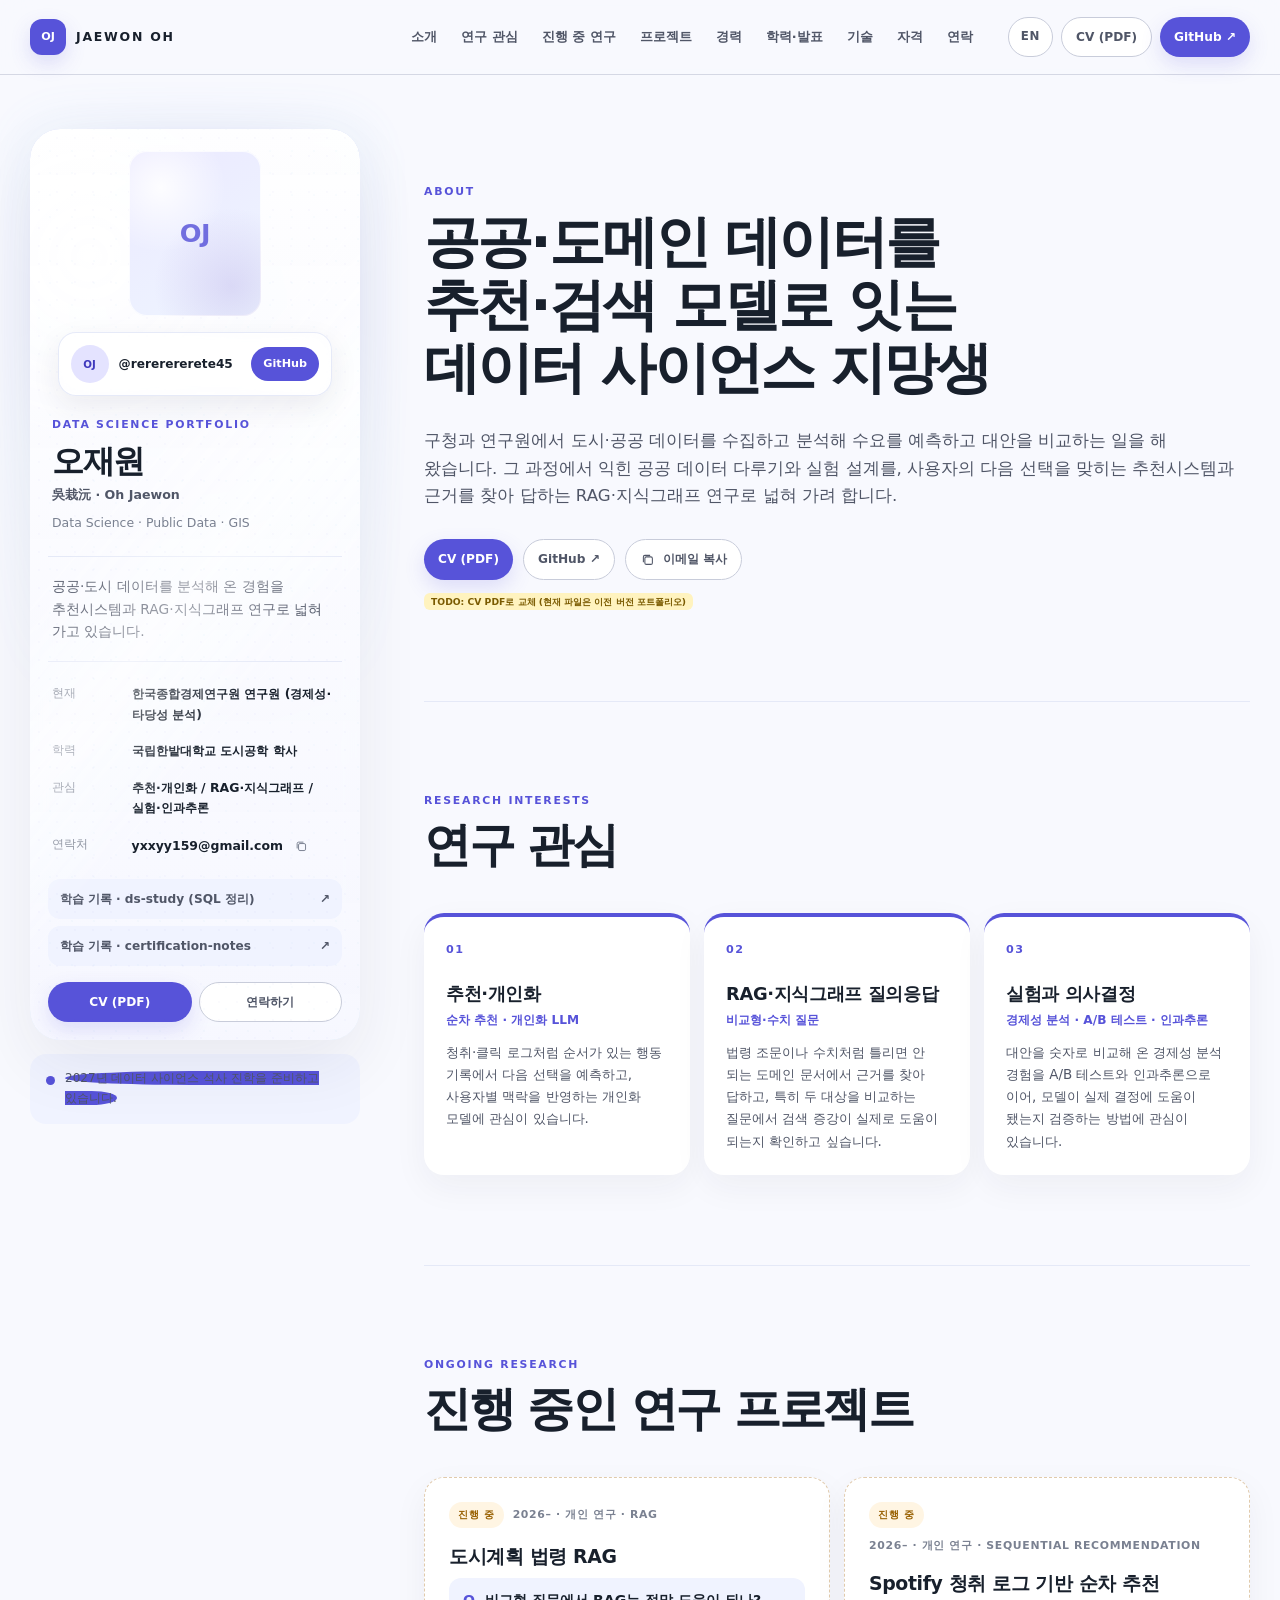
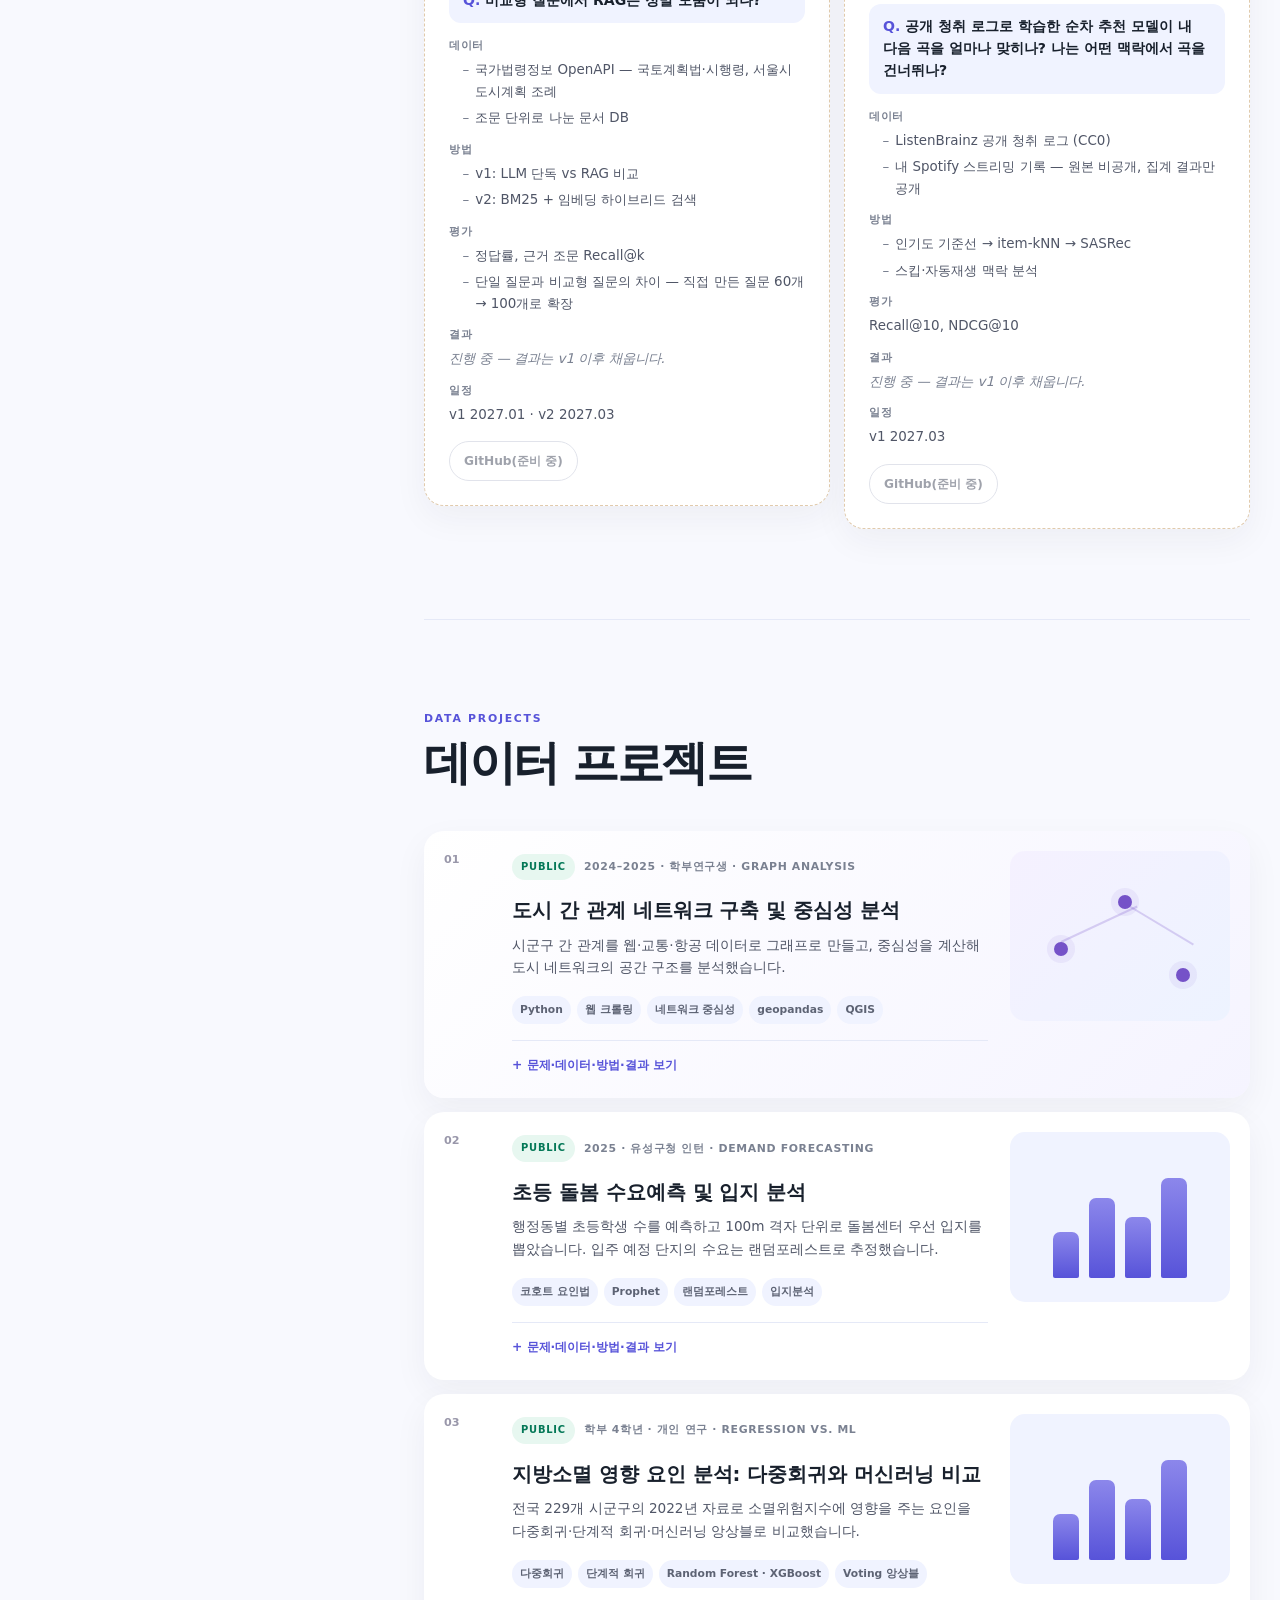
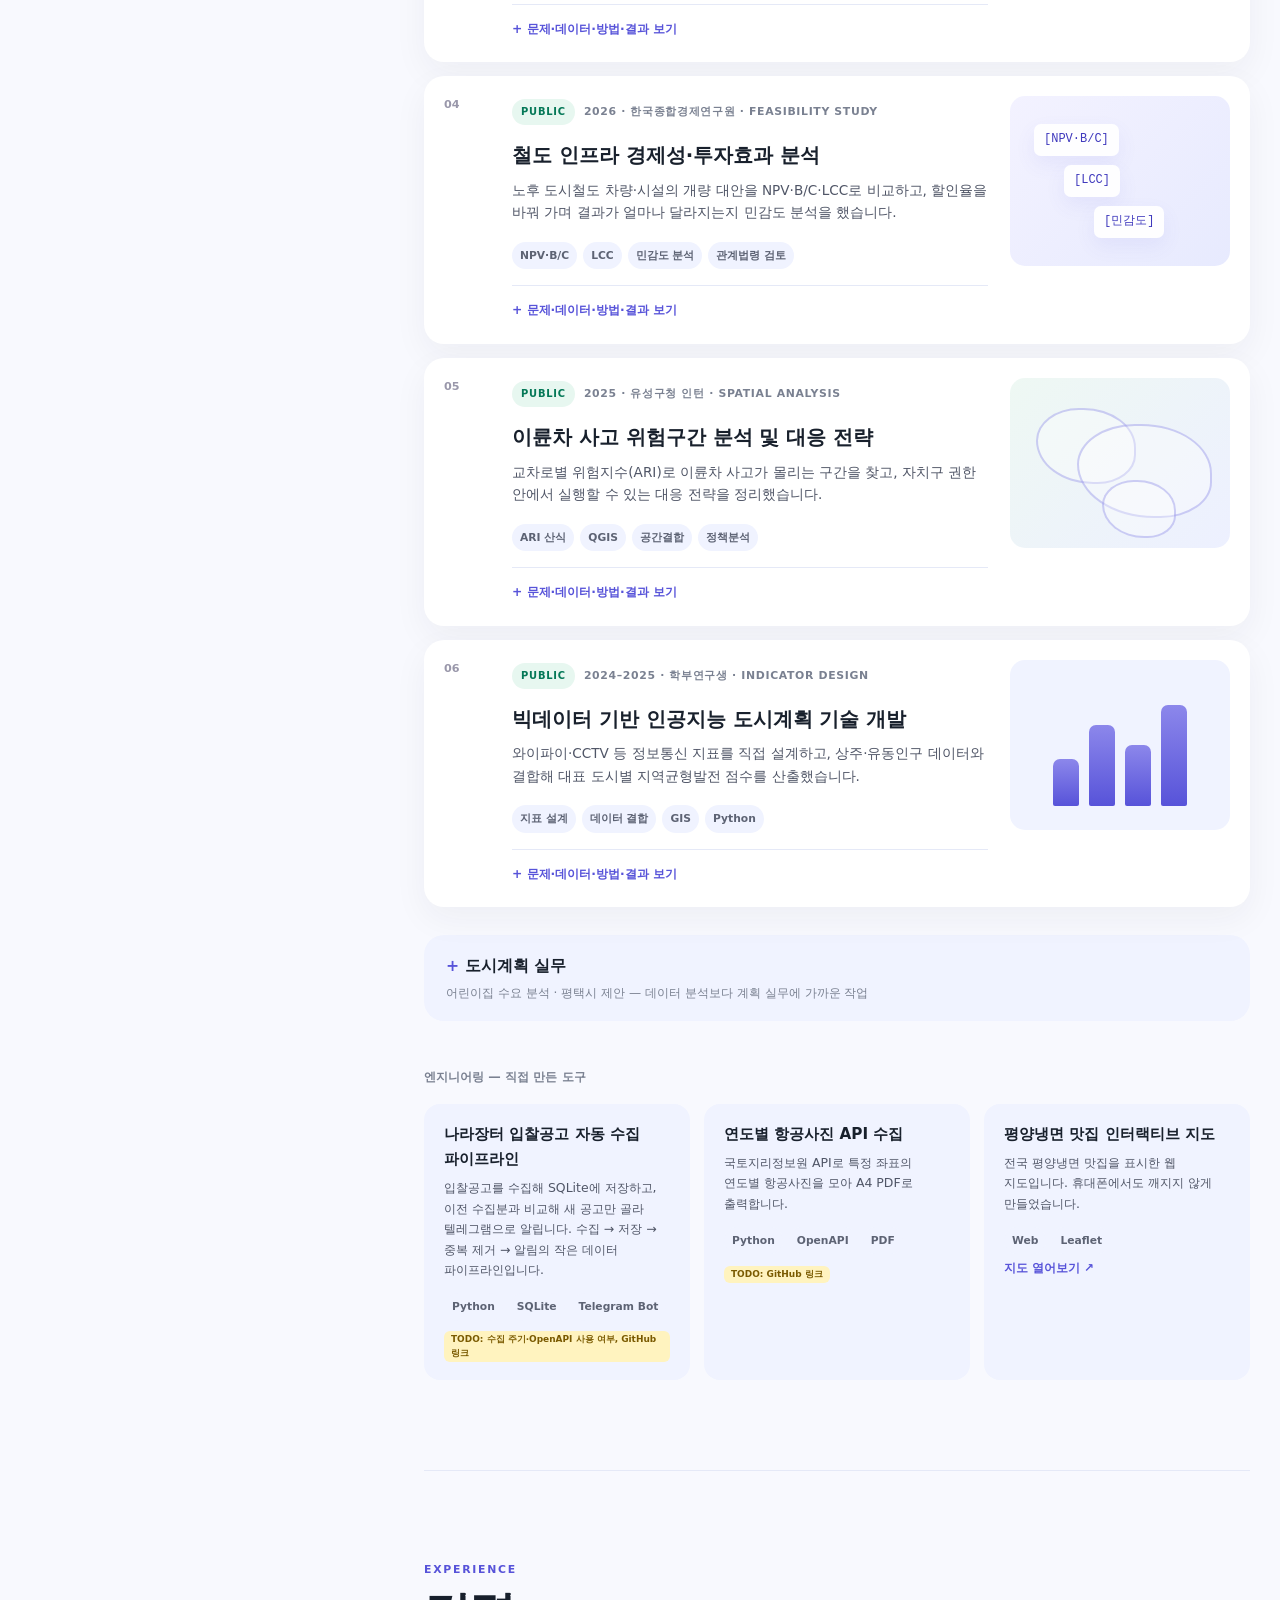
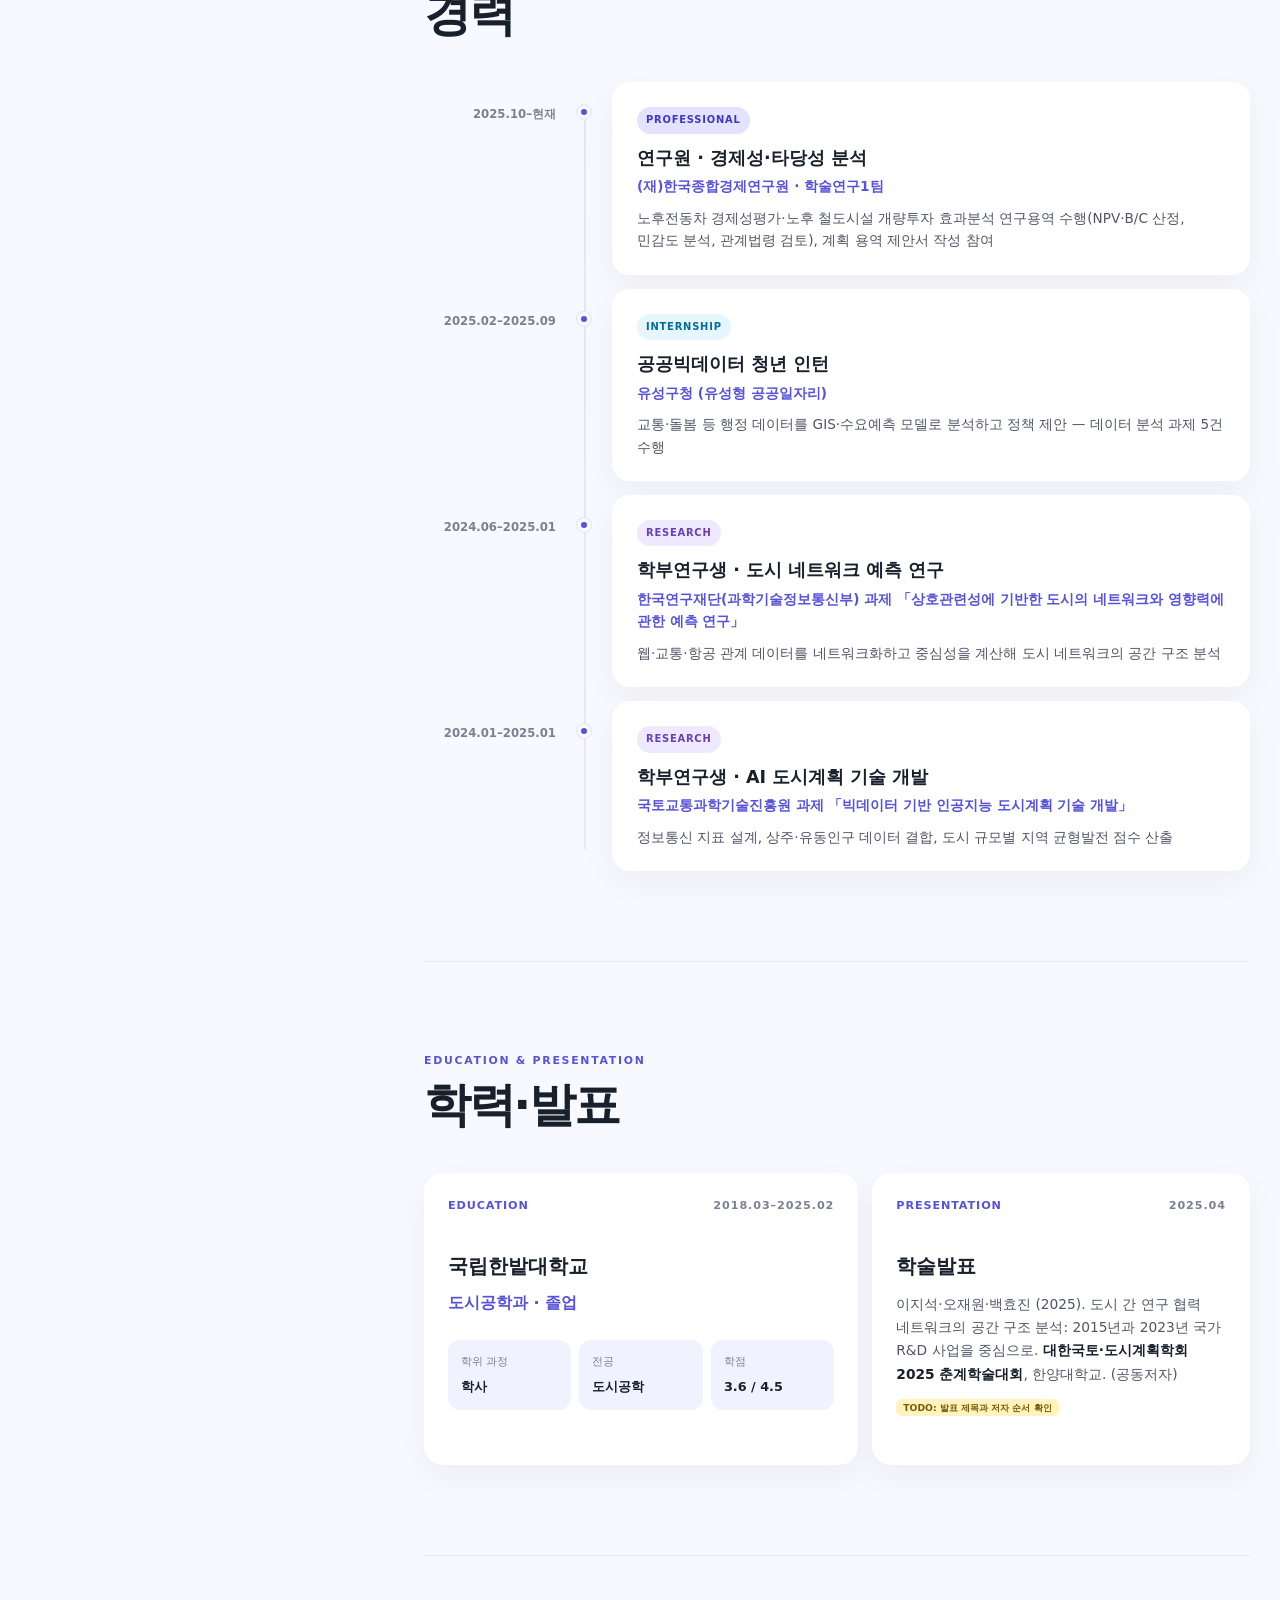
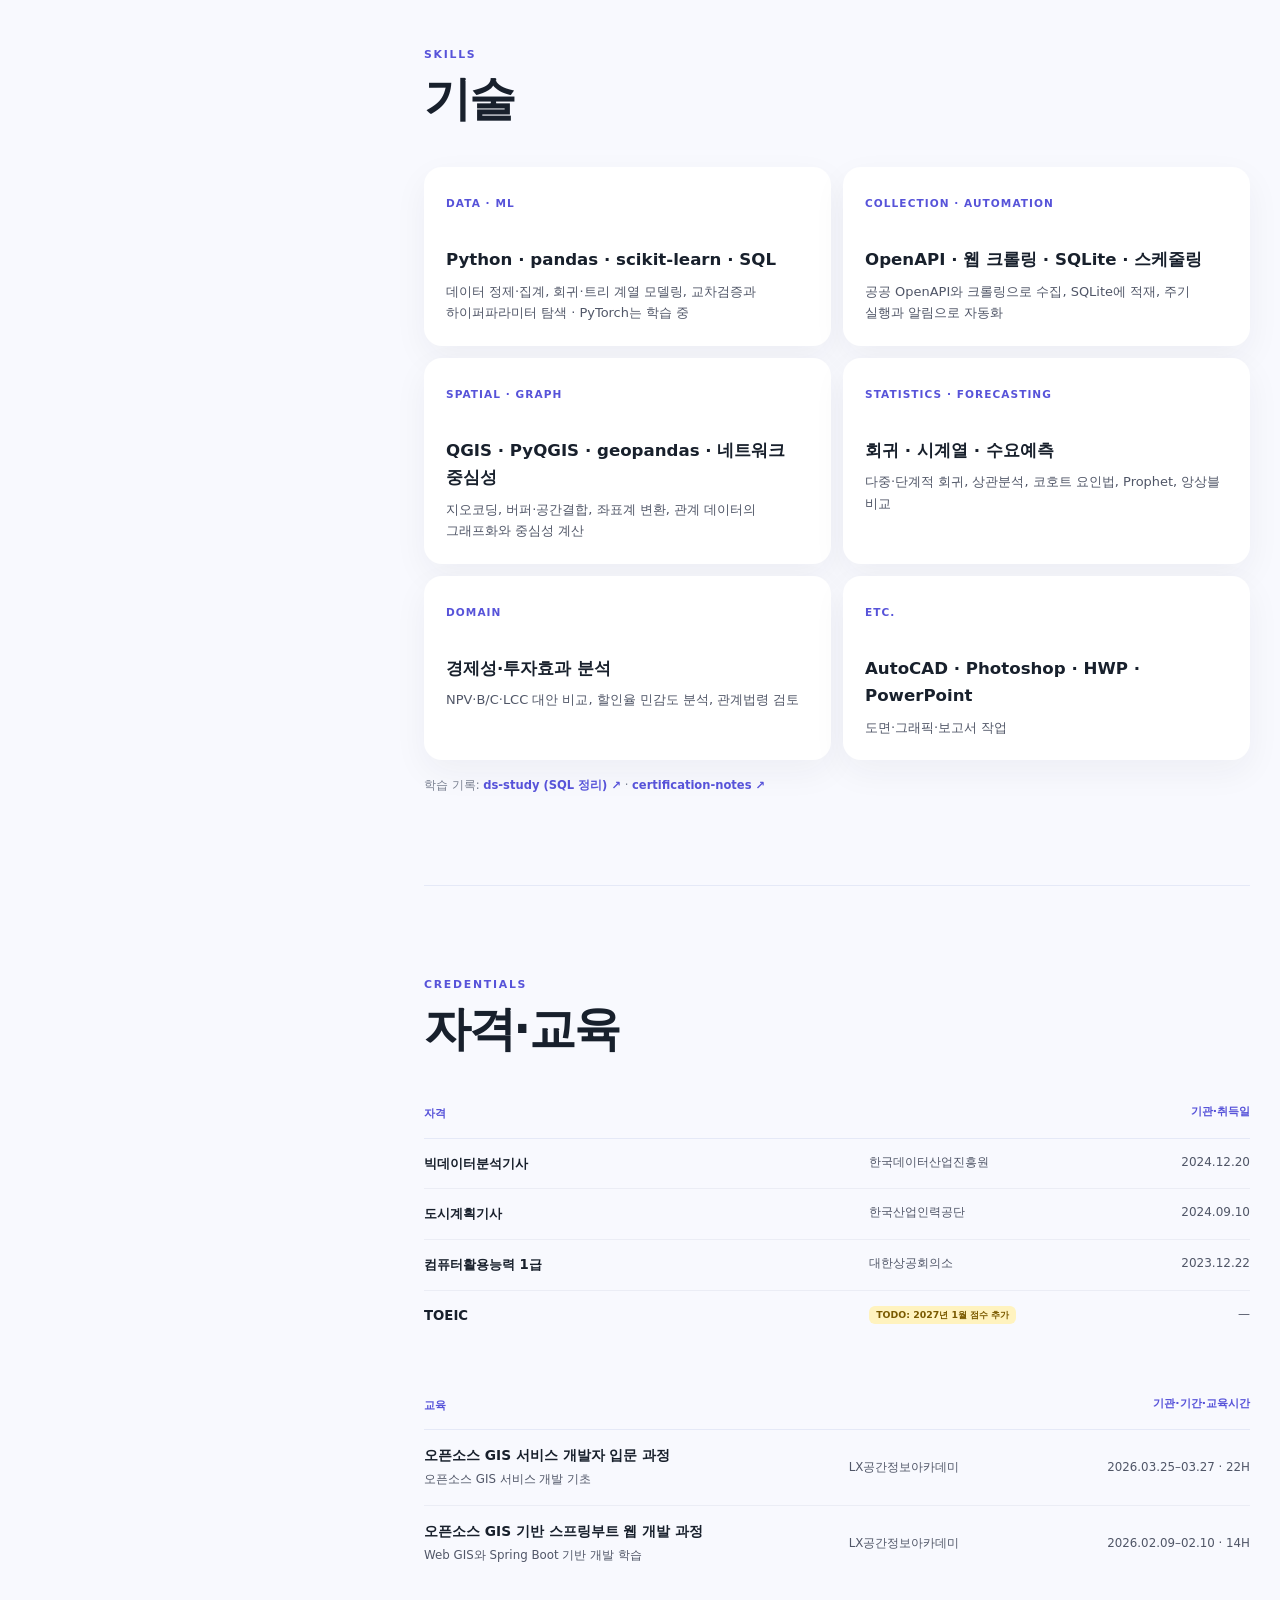
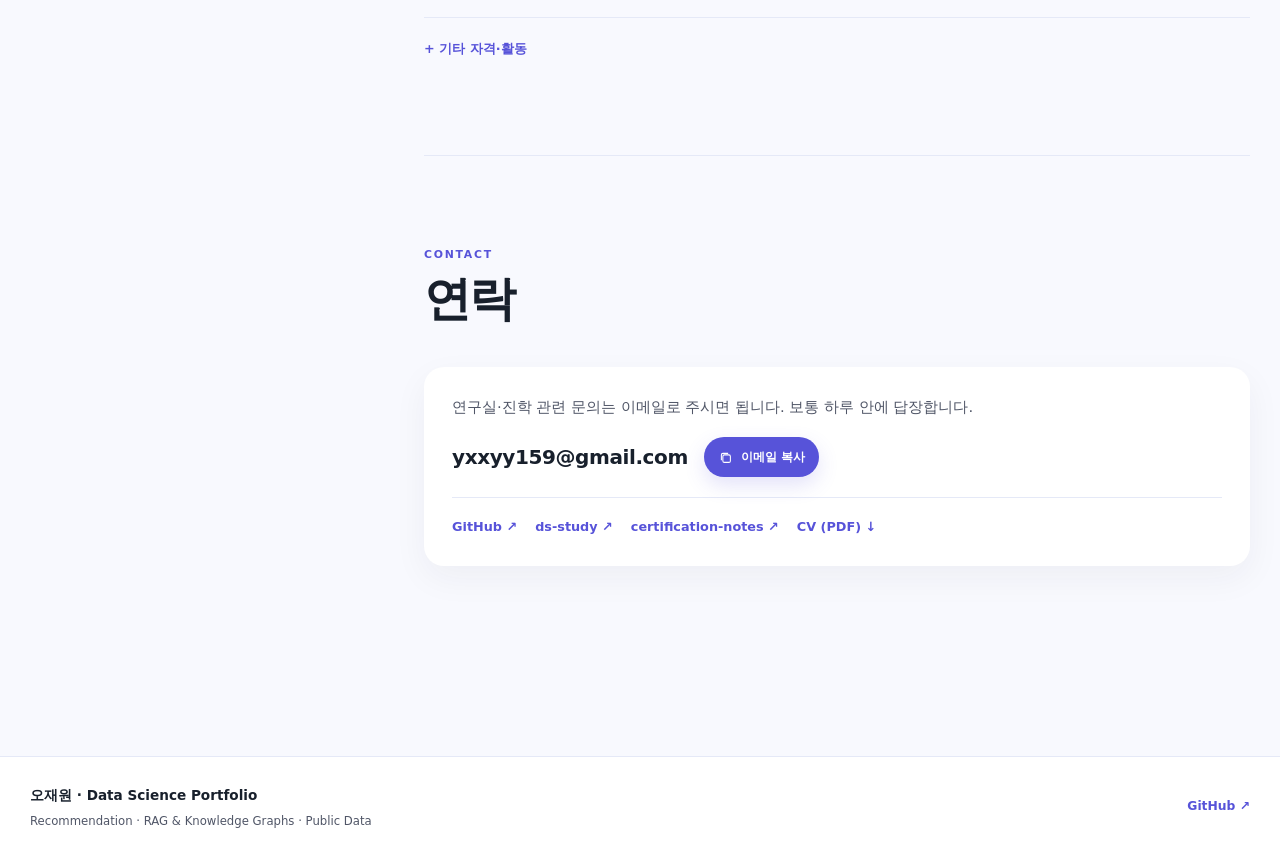
==== commit be91c02b: "데이터 사이언스 지망생 포트폴리오로 개편 (v1) - 첫 화면: 제목·소개 문단 교체, CV/GitHub/이메일 복사 버튼, 연구 관심 카드 3개 - 진행 중인 연구 섹션 신설(도" ====
--- a/index.html
+++ b/index.html
@@ -3,20 +3,20 @@
 <head>
   <meta charset="UTF-8">
   <meta name="viewport" content="width=device-width, initial-scale=1.0">
-  <meta name="description" content="오재원 | 데이터로 계획의 근거를 만드는 도시계획 엔지니어 — 도시계획 포트폴리오">
-  <title>오재원 | 도시계획 포트폴리오</title>
-
-  <!-- TODO: 저장소/도메인이 바뀌면(§10-7) 아래 og:url 절대경로도 함께 수정 -->
+  <meta name="description" content="오재원 | Data Science Portfolio — 공공·도메인 데이터 분석 경험을 추천시스템과 RAG·지식그래프 연구로 잇는 데이터 사이언스 지망생">
+  <title>오재원 | Data Science Portfolio</title>
+
+  <!-- TODO: 저장소 이름을 바꾸면 아래 og:url 절대경로만 함께 수정 (나머지 경로는 모두 상대 경로) -->
   <meta property="og:type" content="website">
-  <meta property="og:title" content="오재원 | 데이터로 계획의 근거를 만드는 도시계획 엔지니어">
-  <meta property="og:description" content="공공데이터·공간정보로 현황을 진단하고 계획의 근거를 정리하는 도시계획 포트폴리오입니다.">
+  <meta property="og:title" content="오재원 | Data Science Portfolio">
+  <meta property="og:description" content="공공·도메인 데이터 분석 경험을 추천시스템과 RAG·지식그래프 연구로 잇는 데이터 사이언스 지망생의 포트폴리오">
   <meta property="og:url" content="https://rererererete45.github.io/rerererete45.github.io/">
 
   <link rel="stylesheet" href="style.css">
   <script src="script.js" defer></script>
 </head>
 <body>
-  <a class="skip-link" href="#main">본문으로 건너뛰기</a>
+  <a class="skip-link" href="#main"><span class="ko">본문으로 건너뛰기</span><span class="en">Skip to content</span></a>
 
   <header class="topbar">
     <div class="topbar-inner">
@@ -26,16 +26,20 @@
       </a>
 
       <nav class="desktop-nav" aria-label="주요 메뉴">
-        <a href="#about">소개</a>
-        <a href="#education">학력·성과</a>
-        <a href="#experience">경력</a>
-        <a href="#projects">프로젝트</a>
-        <a href="#skills">기술</a>
-        <a href="#credentials">자격·교육</a>
+        <a href="#about"><span class="ko">소개</span><span class="en">About</span></a>
+        <a href="#research"><span class="ko">연구 관심</span><span class="en">Interests</span></a>
+        <a href="#ongoing"><span class="ko">진행 중 연구</span><span class="en">Ongoing</span></a>
+        <a href="#projects"><span class="ko">프로젝트</span><span class="en">Projects</span></a>
+        <a href="#experience"><span class="ko">경력</span><span class="en">Experience</span></a>
+        <a href="#education"><span class="ko">학력·발표</span><span class="en">Education</span></a>
+        <a href="#skills"><span class="ko">기술</span><span class="en">Skills</span></a>
+        <a href="#credentials"><span class="ko">자격</span><span class="en">Credentials</span></a>
+        <a href="#contact"><span class="ko">연락</span><span class="en">Contact</span></a>
       </nav>
 
       <div class="topbar-actions">
-        <a class="button button-ghost" href="assets/Oh-Jaewon-Portfolio.pdf" download="오재원_도시계획_포트폴리오.pdf">PDF 저장</a>
+        <button class="lang-toggle" type="button" aria-pressed="false" aria-label="Switch to English">EN</button>
+        <a class="button button-ghost" href="assets/Oh-Jaewon-Portfolio.pdf" download="오재원_포트폴리오.pdf">CV (PDF)</a>
         <a class="button button-primary" href="https://github.com/rererererete45" target="_blank" rel="noreferrer">
           GitHub ↗
         </a>
@@ -48,13 +52,17 @@
     </div>
 
     <nav id="mobile-menu" class="mobile-menu" aria-label="모바일 메뉴">
-      <a href="#about">소개</a>
-      <a href="#education">학력·성과</a>
-      <a href="#experience">경력</a>
-      <a href="#projects">프로젝트</a>
-      <a href="#skills">기술</a>
-      <a href="#credentials">자격·교육</a>
-      <a href="assets/Oh-Jaewon-Portfolio.pdf" download="오재원_도시계획_포트폴리오.pdf">PDF 저장</a>
+      <a href="#about"><span class="ko">소개</span><span class="en">About</span></a>
+      <a href="#research"><span class="ko">연구 관심</span><span class="en">Interests</span></a>
+      <a href="#ongoing"><span class="ko">진행 중 연구</span><span class="en">Ongoing research</span></a>
+      <a href="#projects"><span class="ko">프로젝트</span><span class="en">Projects</span></a>
+      <a href="#experience"><span class="ko">경력</span><span class="en">Experience</span></a>
+      <a href="#education"><span class="ko">학력·발표</span><span class="en">Education</span></a>
+      <a href="#skills"><span class="ko">기술</span><span class="en">Skills</span></a>
+      <a href="#credentials"><span class="ko">자격·교육</span><span class="en">Credentials</span></a>
+      <a href="#contact"><span class="ko">연락</span><span class="en">Contact</span></a>
+      <a href="assets/Oh-Jaewon-Portfolio.pdf" download="오재원_포트폴리오.pdf">CV (PDF)</a>
+      <button class="lang-toggle" type="button" aria-pressed="false" aria-label="Switch to English">EN</button>
     </nav>
   </header>
 
@@ -84,31 +92,32 @@
               </div>
 
               <div class="profile-copy">
-                <p class="overline">도시계획 포트폴리오</p>
+                <p class="overline">DATA SCIENCE PORTFOLIO</p>
                 <h1>오재원</h1>
                 <p class="name-alt">吳栽沅 · Oh Jaewon</p>
-                <p class="role">Urban Planning · Data · GIS</p>
+                <p class="role">Data Science · Public Data · GIS</p>
               </div>
 
               <p class="profile-summary">
-                도시계획의 현황 진단과 근거 정리를 데이터와 GIS로 합니다.
+                <span class="ko">공공·도시 데이터를 분석해 온 경험을 추천시스템과 RAG·지식그래프 연구로 넓혀 가고 있습니다.</span>
+                <span class="en">Extending hands-on public-data analysis into research on recommender systems, RAG and knowledge graphs.</span>
               </p>
 
               <dl class="profile-facts">
                 <div>
-                  <dt>학력</dt>
-                  <dd>국립한밭대학교 도시공학과 졸업</dd>
-                </div>
-                <div>
-                  <dt>주요 분야</dt>
-                  <dd>도시계획·공간데이터·GIS</dd>
-                </div>
-                <div>
-                  <dt>학술발표</dt>
-                  <dd>대한국토·도시계획학회 2025 춘계학술대회</dd>
-                </div>
-                <div>
-                  <dt>연락처</dt>
+                  <dt><span class="ko">현재</span><span class="en">Now</span></dt>
+                  <dd><span class="ko">한국종합경제연구원 연구원 (경제성·타당성 분석)</span><span class="en">Researcher, KIEC (feasibility analysis)</span></dd>
+                </div>
+                <div>
+                  <dt><span class="ko">학력</span><span class="en">Degree</span></dt>
+                  <dd><span class="ko">국립한밭대학교 도시공학 학사</span><span class="en">B.Eng. Urban Engineering, Hanbat National Univ.</span></dd>
+                </div>
+                <div>
+                  <dt><span class="ko">관심</span><span class="en">Interests</span></dt>
+                  <dd><span class="ko">추천·개인화 / RAG·지식그래프 / 실험·인과추론</span><span class="en">Recommendation / RAG &amp; KG / Experiments &amp; causal inference</span></dd>
+                </div>
+                <div>
+                  <dt><span class="ko">연락처</span><span class="en">Email</span></dt>
                   <dd class="copy-field">
                     <a href="mailto:yxxyy159@gmail.com">yxxyy159@gmail.com</a>
                     <button type="button" class="copy-button" data-copy="yxxyy159@gmail.com" aria-label="이메일 주소 복사">
@@ -123,14 +132,17 @@
               </dl>
 
               <div class="profile-links">
+                <a href="https://github.com/rererererete45/ds-study" target="_blank" rel="noreferrer">
+                  <span><span class="ko">학습 기록 · ds-study (SQL 정리)</span><span class="en">Study log · ds-study (SQL)</span></span><strong>↗</strong>
+                </a>
                 <a href="https://github.com/rererererete45/certification-notes" target="_blank" rel="noreferrer">
-                  <span>학습 저장소</span><strong>↗</strong>
+                  <span><span class="ko">학습 기록 · certification-notes</span><span class="en">Study log · certification-notes</span></span><strong>↗</strong>
                 </a>
               </div>
 
               <div class="profile-actions">
-                <a class="button button-primary" href="#projects">프로젝트 보기</a>
-                <a class="button button-ghost" href="assets/Oh-Jaewon-Portfolio.pdf" download="오재원_도시계획_포트폴리오.pdf">PDF 저장</a>
+                <a class="button button-primary" href="assets/Oh-Jaewon-Portfolio.pdf" download="오재원_포트폴리오.pdf">CV (PDF)</a>
+                <a class="button button-ghost" href="#contact"><span class="ko">연락하기</span><span class="en">Contact</span></a>
               </div>
             </div>
           </div>
@@ -138,152 +150,177 @@
 
         <div class="availability">
           <span aria-hidden="true"></span>
-          <p>프로젝트와 학습 기록은 꾸준히 업데이트합니다.</p>
+          <p><span class="ko">2027년 데이터 사이언스 석사 진학을 준비하고 있습니다.</span><span class="en">Preparing for an M.S. in Data Science starting 2027.</span></p>
         </div>
       </aside>
 
       <div class="content-column">
         <section class="hero" id="about">
-          <p class="section-label">PROFILE</p>
-
-          <h2>데이터로 계획의 근거를 만드는<br>도시계획 엔지니어</h2>
+          <p class="section-label">ABOUT</p>
+
+          <h2>
+            <span class="ko">공공·도메인 데이터를 <br>추천·검색 모델로 잇는 <br>데이터 사이언스 지망생</span>
+            <span class="en">Connecting public-domain data <br>to recommendation and <br>retrieval models</span>
+          </h2>
 
           <p class="hero-lead">
-            도시·지역계획 실무에서 기초조사, 현황분석, 수요추정을 데이터와 GIS로 수행해 왔습니다.
-            인구·주택·토지이용 자료를 지역 단위로 분석하고, 계획에 바로 쓸 수 있는 근거로 정리합니다.
+            <span class="ko">구청과 연구원에서 도시·공공 데이터를 수집하고 분석해 수요를 예측하고 대안을 비교하는 일을 해 왔습니다.
+            그 과정에서 익힌 공공 데이터 다루기와 실험 설계를, 사용자의 다음 선택을 맞히는 추천시스템과
+            근거를 찾아 답하는 RAG·지식그래프 연구로 넓혀 가려 합니다.</span>
+            <span class="en">At a district office and a research institute I collected and analysed urban and public data to forecast demand and compare alternatives.
+            I want to carry that experience with public data and experiment design into research on recommender systems that predict a user's next choice,
+            and on RAG and knowledge-graph systems that answer with evidence.</span>
           </p>
 
-          <div class="hero-summary">
-            <article>
-              <span>PLANNING</span>
-              <strong>도시·지역계획</strong>
-              <p>현황분석, 계획 검토, 타당성 검토</p>
-            </article>
-            <article>
-              <span>DATA</span>
-              <strong>데이터 분석</strong>
-              <p>수집, 정제, 분석, 시각화, 해석</p>
-            </article>
-            <article>
-              <span>SPATIAL</span>
-              <strong>GIS·공간분석</strong>
-              <p>지오프로세싱과 공간 데이터 해석</p>
+          <div class="hero-actions">
+            <a class="button button-primary" href="assets/Oh-Jaewon-Portfolio.pdf" download="오재원_포트폴리오.pdf">CV (PDF)</a>
+            <a class="button button-ghost" href="https://github.com/rererererete45" target="_blank" rel="noreferrer">GitHub ↗</a>
+            <button type="button" class="button button-ghost copy-button copy-button-wide" data-copy="yxxyy159@gmail.com" aria-label="이메일 주소 복사">
+              <svg class="copy-button-icon" viewBox="0 0 20 20" aria-hidden="true">
+                <rect x="6.5" y="6.5" width="10" height="10" rx="2" fill="none" stroke="currentColor" stroke-width="1.4"/>
+                <path d="M4.5 13.5v-7a2 2 0 0 1 2-2h7" fill="none" stroke="currentColor" stroke-width="1.4"/>
+              </svg>
+              <span class="ko">이메일 복사</span><span class="en">Copy email</span>
+              <span class="copy-button-label">복사됨</span>
+            </button>
+          </div>
+          <p class="hero-note"><mark class="todo">TODO: CV PDF로 교체 (현재 파일은 이전 버전 포트폴리오)</mark></p>
+        </section>
+
+        <section class="resume-section" id="research">
+          <header class="section-heading">
+            <div>
+              <p class="section-label">RESEARCH INTERESTS</p>
+              <h2><span class="ko">연구 관심</span><span class="en">Research interests</span></h2>
+            </div>
+          </header>
+
+          <div class="interest-grid">
+            <article class="interest-card">
+              <span class="interest-index">01</span>
+              <h3><span class="ko">추천·개인화</span><span class="en">Recommendation &amp; personalisation</span></h3>
+              <p class="interest-sub"><span class="ko">순차 추천 · 개인화 LLM</span><span class="en">Sequential recommendation · personalised LLMs</span></p>
+              <p>
+                <span class="ko">청취·클릭 로그처럼 순서가 있는 행동 기록에서 다음 선택을 예측하고, 사용자별 맥락을 반영하는 개인화 모델에 관심이 있습니다.</span>
+                <span class="en">Predicting the next choice from ordered behaviour logs such as listening or click histories, and personalising models to each user's context.</span>
+              </p>
+            </article>
+            <article class="interest-card">
+              <span class="interest-index">02</span>
+              <h3><span class="ko">RAG·지식그래프 질의응답</span><span class="en">RAG &amp; knowledge-graph QA</span></h3>
+              <p class="interest-sub"><span class="ko">비교형·수치 질문</span><span class="en">Comparative and numeric questions</span></p>
+              <p>
+                <span class="ko">법령 조문이나 수치처럼 틀리면 안 되는 도메인 문서에서 근거를 찾아 답하고, 특히 두 대상을 비교하는 질문에서 검색 증강이 실제로 도움이 되는지 확인하고 싶습니다.</span>
+                <span class="en">Answering with evidence from domain documents where errors matter, such as statutes and figures, and testing whether retrieval really helps on comparative questions.</span>
+              </p>
+            </article>
+            <article class="interest-card">
+              <span class="interest-index">03</span>
+              <h3><span class="ko">실험과 의사결정</span><span class="en">Experiments &amp; decision-making</span></h3>
+              <p class="interest-sub"><span class="ko">경제성 분석 · A/B 테스트 · 인과추론</span><span class="en">Feasibility analysis · A/B testing · causal inference</span></p>
+              <p>
+                <span class="ko">대안을 숫자로 비교해 온 경제성 분석 경험을 A/B 테스트와 인과추론으로 이어, 모델이 실제 결정에 도움이 됐는지 검증하는 방법에 관심이 있습니다.</span>
+                <span class="en">Extending feasibility analysis, where alternatives are compared in numbers, to A/B testing and causal inference that verify whether a model actually improved a decision.</span>
+              </p>
             </article>
           </div>
         </section>
 
-        <section class="resume-section" id="education">
+        <section class="resume-section" id="ongoing">
           <header class="section-heading">
             <div>
-              <p class="section-label">EDUCATION & ACHIEVEMENTS</p>
-              <h2>학력·성과</h2>
+              <p class="section-label">ONGOING RESEARCH</p>
+              <h2><span class="ko">진행 중인 연구 프로젝트</span><span class="en">Ongoing research projects</span></h2>
             </div>
           </header>
 
-          <div class="resume-overview-grid">
-            <article class="education-card overview-card">
-              <div class="card-topline">
-                <span>EDUCATION</span>
-                <time>2018.03–2025.02</time>
-              </div>
-              <h3>국립한밭대학교</h3>
-              <p class="accent-text">도시공학과 · 졸업</p>
-              <dl>
-                <div><dt>학위 과정</dt><dd>학사</dd></div>
-                <div><dt>전공</dt><dd>도시공학</dd></div>
-                <div><dt>학점</dt><dd>3.6 / 4.5</dd></div>
+          <div class="ongoing-list">
+            <article class="ongoing-card">
+              <div class="project-meta">
+                <span class="status status-amber"><span class="ko">진행 중</span><span class="en">In progress</span></span>
+                <span>2026– · <span class="ko">개인 연구</span><span class="en">Independent</span> · RAG</span>
+              </div>
+              <h3><span class="ko">도시계획 법령 RAG</span><span class="en">RAG over Korean urban-planning statutes</span></h3>
+              <p class="ongoing-question">
+                <span class="ko">비교형 질문에서 RAG는 정말 도움이 되나?</span>
+                <span class="en">Does retrieval actually help on comparative questions?</span>
+              </p>
+              <dl class="project-detail-body ongoing-body">
+                <div>
+                  <dt><span class="ko">데이터</span><span class="en">Data</span></dt>
+                  <dd><ul>
+                    <li>국가법령정보 OpenAPI — 국토계획법·시행령, 서울시 도시계획 조례</li>
+                    <li>조문 단위로 나눈 문서 DB</li>
+                  </ul></dd>
+                </div>
+                <div>
+                  <dt><span class="ko">방법</span><span class="en">Method</span></dt>
+                  <dd><ul>
+                    <li>v1: LLM 단독 vs RAG 비교</li>
+                    <li>v2: BM25 + 임베딩 하이브리드 검색</li>
+                  </ul></dd>
+                </div>
+                <div>
+                  <dt><span class="ko">평가</span><span class="en">Evaluation</span></dt>
+                  <dd><ul>
+                    <li>정답률, 근거 조문 Recall@k</li>
+                    <li>단일 질문과 비교형 질문의 차이 — 직접 만든 질문 60개 → 100개로 확장</li>
+                  </ul></dd>
+                </div>
+                <div>
+                  <dt><span class="ko">결과</span><span class="en">Results</span></dt>
+                  <dd class="pending"><span class="ko">진행 중 — 결과는 v1 이후 채웁니다.</span><span class="en">Pending — to be filled after v1.</span></dd>
+                </div>
+                <div>
+                  <dt><span class="ko">일정</span><span class="en">Timeline</span></dt>
+                  <dd>v1 2027.01 · v2 2027.03</dd>
+                </div>
               </dl>
-            </article>
-
-            <article class="key-cert-card overview-card">
-              <div class="card-topline">
-                <span>KEY CERTIFICATIONS</span>
-                <span>4 SELECTED</span>
-              </div>
-              <h3>핵심 자격</h3>
-              <ul class="key-cert-list">
-                <li>
-                  <strong>도시계획기사</strong>
-                  <span>도시계획</span>
-                </li>
-                <li>
-                  <strong>빅데이터분석기사</strong>
-                  <span>데이터 분석</span>
-                </li>
-                <li>
-                  <strong>컴퓨터활용능력 1급</strong>
-                  <span>OA</span>
-                </li>
-                <li>
-                  <strong>Autodesk Certified User: AutoCAD</strong>
-                  <span>CAD</span>
-                </li>
-              </ul>
-            </article>
-          </div>
-        </section>
-
-        <section class="resume-section" id="experience">
-          <header class="section-heading">
-            <div>
-              <p class="section-label">EXPERIENCE</p>
-              <h2>경력·연구</h2>
-            </div>
-          </header>
-
-          <div class="timeline">
-            <article class="timeline-item">
-              <div class="timeline-period">2025.10–현재</div>
-              <div class="timeline-marker" aria-hidden="true"></div>
-              <div class="timeline-card">
-                <span class="status status-primary">PROFESSIONAL</span>
-                <h3>학술연구</h3>
-                <p class="organization">(재)한국종합경제연구원 · 연구원 · 학술연구1팀</p>
-                <p>학술연구용역 경제성 분석: 노후전동차 경제성평가·노후 철도시설 개량투자 효과분석 연구용역 수행(NPV·B/C 산정, 민감도 분석, 관계법령 검토), 계획 용역 제안서 작성 참여</p>
-              </div>
-            </article>
-
-            <article class="timeline-item">
-              <div class="timeline-period">2025.04</div>
-              <div class="timeline-marker" aria-hidden="true"></div>
-              <div class="timeline-card">
-                <span class="status status-green">PRESENTATION</span>
-                <h3>도시 간 연구 협력 네트워크의 공간 구조 분석</h3>
-                <p class="organization">대한국토·도시계획학회 2025 춘계학술대회</p>
-                <p>2015년·2023년 국가 R&amp;D 사업 기반 도시 간 협력 네트워크 분석, 공동저자</p>
-              </div>
-            </article>
-
-            <article class="timeline-item">
-              <div class="timeline-period">2025.02–2025.09</div>
-              <div class="timeline-marker" aria-hidden="true"></div>
-              <div class="timeline-card">
-                <span class="status status-sky">INTERNSHIP</span>
-                <h3>유성형 공공일자리(공공빅데이터 청년 인턴십)</h3>
-                <p class="organization">유성구청</p>
-                <p>교통·돌봄 등 행정 데이터를 GIS·수요예측 모델로 분석 및 정책 제안</p>
-              </div>
-            </article>
-
-            <article class="timeline-item">
-              <div class="timeline-period">2024.06–2025.01</div>
-              <div class="timeline-marker" aria-hidden="true"></div>
-              <div class="timeline-card">
-                <span class="status status-violet">RESEARCH</span>
-                <h3>상호관련성에 기반한 도시의 네트워크와 영향력에 관한 예측 연구</h3>
-                <p class="organization">한국연구재단(과학기술정보통신부) · 학부연구생</p>
-                <p>웹·교통·항공 관계 데이터를 네트워크화하고 중심성을 계산해 도시 네트워크의 공간 구조 분석</p>
-              </div>
-            </article>
-
-            <article class="timeline-item">
-              <div class="timeline-period">2024.01–2025.01</div>
-              <div class="timeline-marker" aria-hidden="true"></div>
-              <div class="timeline-card">
-                <span class="status status-violet">RESEARCH</span>
-                <h3>빅데이터 기반 인공지능 도시계획 기술 개발</h3>
-                <p class="organization">국토교통과학기술진흥원 · 학부연구생</p>
-                <p>상주·유동인구 데이터 결합, 도시 규모별 지역 균형발전 점수 산출</p>
+              <div class="ongoing-links">
+                <span class="button button-ghost is-disabled" aria-disabled="true">GitHub <span class="ko">(준비 중)</span><span class="en">(coming soon)</span></span>
+              </div>
+            </article>
+
+            <article class="ongoing-card">
+              <div class="project-meta">
+                <span class="status status-amber"><span class="ko">진행 중</span><span class="en">In progress</span></span>
+                <span>2026– · <span class="ko">개인 연구</span><span class="en">Independent</span> · Sequential Recommendation</span>
+              </div>
+              <h3><span class="ko">Spotify 청취 로그 기반 순차 추천</span><span class="en">Sequential recommendation from Spotify listening logs</span></h3>
+              <p class="ongoing-question">
+                <span class="ko">공개 청취 로그로 학습한 순차 추천 모델이 내 다음 곡을 얼마나 맞히나? 나는 어떤 맥락에서 곡을 건너뛰나?</span>
+                <span class="en">How well does a sequential model trained on public listening logs predict my next track, and in which contexts do I skip?</span>
+              </p>
+              <dl class="project-detail-body ongoing-body">
+                <div>
+                  <dt><span class="ko">데이터</span><span class="en">Data</span></dt>
+                  <dd><ul>
+                    <li>ListenBrainz 공개 청취 로그 (CC0)</li>
+                    <li>내 Spotify 스트리밍 기록 — 원본 비공개, 집계 결과만 공개</li>
+                  </ul></dd>
+                </div>
+                <div>
+                  <dt><span class="ko">방법</span><span class="en">Method</span></dt>
+                  <dd><ul>
+                    <li>인기도 기준선 → item-kNN → SASRec</li>
+                    <li>스킵·자동재생 맥락 분석</li>
+                  </ul></dd>
+                </div>
+                <div>
+                  <dt><span class="ko">평가</span><span class="en">Evaluation</span></dt>
+                  <dd>Recall@10, NDCG@10</dd>
+                </div>
+                <div>
+                  <dt><span class="ko">결과</span><span class="en">Results</span></dt>
+                  <dd class="pending"><span class="ko">진행 중 — 결과는 v1 이후 채웁니다.</span><span class="en">Pending — to be filled after v1.</span></dd>
+                </div>
+                <div>
+                  <dt><span class="ko">일정</span><span class="en">Timeline</span></dt>
+                  <dd>v1 2027.03</dd>
+                </div>
+              </dl>
+              <div class="ongoing-links">
+                <span class="button button-ghost is-disabled" aria-disabled="true">GitHub <span class="ko">(준비 중)</span><span class="en">(coming soon)</span></span>
               </div>
             </article>
           </div>
@@ -292,8 +329,8 @@
         <section class="resume-section" id="projects">
           <header class="section-heading">
             <div>
-              <p class="section-label">SELECTED WORK</p>
-              <h2>대표 프로젝트</h2>
+              <p class="section-label">DATA PROJECTS</p>
+              <h2><span class="ko">데이터 프로젝트</span><span class="en">Data projects</span></h2>
             </div>
           </header>
 
@@ -303,20 +340,97 @@
               <div class="project-copy">
                 <div class="project-meta">
                   <span class="status status-green">PUBLIC</span>
-                  <span>2025 · 유성구청 인턴 · Demand Forecasting</span>
-                </div>
-                <h3>초등 돌봄 수요예측 및 입지 분석</h3>
-                <p class="project-en">Demand Forecasting &amp; Site Selection for After-school Care</p>
+                  <span>2024–2025 · <span class="ko">학부연구생</span><span class="en">Undergraduate researcher</span> · Graph Analysis</span>
+                </div>
+                <h3><span class="ko">도시 간 관계 네트워크 구축 및 중심성 분석</span><span class="en">Inter-city relational network &amp; centrality analysis</span></h3>
                 <p>
-                  행정동별 초등학생 수를 예측하고 100m 격자 단위로 돌봄센터 우선 입지를 뽑았습니다.
-                  새로 들어서는 아파트 단지의 돌봄 수요까지 함께 추정했습니다.
+                  <span class="ko">시군구 간 관계를 웹·교통·항공 데이터로 그래프로 만들고, 중심성을 계산해 도시 네트워크의 공간 구조를 분석했습니다.</span>
+                  <span class="en">Built a graph of relations between districts from web, transport and flight data, and analysed the spatial structure of the city network with centrality measures.</span>
+                </p>
+                <div class="tag-list">
+                  <span>Python</span><span>웹 크롤링</span><span>네트워크 중심성</span><span>geopandas</span><span>QGIS</span>
+                </div>
+
+                <details class="project-detail">
+                  <summary><span class="ko">문제·데이터·방법·결과 보기</span><span class="en">Problem · data · method · results</span></summary>
+
+                  <figure class="method-diagram">
+                    <figcaption>분석 프로세스</figcaption>
+                    <div class="flow-diagram" role="img" aria-label="분석 프로세스: 관계 데이터 구축 → 네트워크 중심성 계산 → 공간 시각화 → 두 시점 비교">
+                      <span class="flow-step">관계 데이터 구축</span>
+                      <span class="flow-arrow" aria-hidden="true">→</span>
+                      <span class="flow-step">중심성 계산</span>
+                      <span class="flow-arrow" aria-hidden="true">→</span>
+                      <span class="flow-step">공간 시각화</span>
+                      <span class="flow-arrow" aria-hidden="true">→</span>
+                      <span class="flow-step">두 시점 비교</span>
+                    </div>
+                  </figure>
+
+                  <dl class="project-detail-body">
+                    <div>
+                      <dt>문제</dt>
+                      <dd><ul>
+                        <li>도시 간 상호작용을 어떻게 정량화하고, 어느 도시가 네트워크의 중심인지 공간적으로 보일 수 있는가</li>
+                        <li>한국연구재단 과제 「상호관련성에 기반한 도시의 네트워크와 영향력에 관한 예측 연구」의 일부</li>
+                      </ul></dd>
+                    </div>
+                    <div>
+                      <dt>데이터</dt>
+                      <dd><ul>
+                        <li>국가 도메인(.kr) 웹사이트 간 하이퍼링크 연결관계 — 직접 크롤링해 구축</li>
+                        <li>철도 이동·교통량 등 교통 관계, 국내 항공편 연결관계</li>
+                        <li>학회 발표에서는 2015년·2023년 국가 R&amp;D 사업 자료로 도시 간 연구 협력 관계 구축</li>
+                      </ul></dd>
+                    </div>
+                    <div>
+                      <dt>방법</dt>
+                      <dd><ul>
+                        <li>시군구를 노드, 관계를 엣지로 하는 네트워크 데이터 구축</li>
+                        <li>Python으로 네트워크 중심성 계산</li>
+                        <li>QGIS·geopandas로 중심성을 지도에 표시, 2015년과 2023년 두 시점 비교</li>
+                      </ul></dd>
+                    </div>
+                    <div>
+                      <dt>결과</dt>
+                      <dd><ul>
+                        <li>과제 결과는 비공개. 공개 범위는 2025년 4월 대한국토·도시계획학회 춘계학술대회 발표(공동저자)</li>
+                        <li><mark class="todo">TODO: 결과 수치 (발표 자료에서 공개 가능한 중심성 값·순위 변화)</mark></li>
+                      </ul></dd>
+                    </div>
+                    <div>
+                      <dt>내 역할</dt>
+                      <dd><ul>
+                        <li>하이퍼링크 관계 데이터 크롤링·구축, 중심성 계산, 공간 시각화</li>
+                        <li>학회 발표 공동저자</li>
+                      </ul></dd>
+                    </div>
+                  </dl>
+                </details>
+              </div>
+              <div class="project-preview preview-network" aria-hidden="true">
+                <i></i><i></i><i></i>
+              </div>
+            </article>
+
+            <article class="project-card">
+              <div class="project-index">02</div>
+              <div class="project-copy">
+                <div class="project-meta">
+                  <span class="status status-green">PUBLIC</span>
+                  <span>2025 · <span class="ko">유성구청 인턴</span><span class="en">Intern, Yuseong-gu Office</span> · Demand Forecasting</span>
+                </div>
+                <h3><span class="ko">초등 돌봄 수요예측 및 입지 분석</span><span class="en">Demand forecasting &amp; site selection for after-school care</span></h3>
+                <p>
+                  <span class="ko">행정동별 초등학생 수를 예측하고 100m 격자 단위로 돌봄센터 우선 입지를 뽑았습니다. 입주 예정 단지의 수요는 랜덤포레스트로 추정했습니다.</span>
+                  <span class="en">Forecast primary-school population by neighbourhood, ranked care-centre sites on a 100 m grid, and estimated demand from upcoming housing with a random forest.</span>
                 </p>
                 <div class="tag-list">
                   <span>코호트 요인법</span><span>Prophet</span><span>랜덤포레스트</span><span>입지분석</span>
                 </div>
 
                 <details class="project-detail">
-                  <summary>방법·결과 자세히 보기</summary>
+                  <summary><span class="ko">문제·데이터·방법·결과 보기</span><span class="en">Problem · data · method · results</span></summary>
 
                   <figure class="method-diagram">
                     <figcaption>분석 프로세스</figcaption>
@@ -333,35 +447,26 @@
 
                   <dl class="project-detail-body">
                     <div>
-                      <dt>배경</dt>
-                      <dd>
-                        <ul>
-                          <li>돌봄 시설 배치를 위한 정량적 근거 필요</li>
-                          <li>공공 빅데이터 표준분석모델 적용</li>
-                        </ul>
-                      </dd>
+                      <dt>문제</dt>
+                      <dd><ul>
+                        <li>돌봄 시설이 입주 뒤에 설치되어 생기는 공백을 줄이려면, 어디에 먼저 두어야 하는가</li>
+                        <li>공공 빅데이터 표준분석모델을 유성구 자료에 적용</li>
+                      </ul></dd>
                     </div>
                     <div>
                       <dt>데이터</dt>
-                      <dd>
-                        <ul>
-                          <li>행정기관코드</li>
-                          <li>인구이동 통계</li>
-                          <li>격자 단위 초등학생 수</li>
-                          <li>초등학교·지역아동센터 등 시설 분포</li>
-                          <li>신규 단지 정보</li>
-                        </ul>
-                      </dd>
+                      <dd><ul>
+                        <li>행정기관코드, 인구이동 통계, 격자 단위 초등학생 수</li>
+                        <li>초등학교·지역아동센터 등 시설 분포, 신규 단지 정보</li>
+                      </ul></dd>
                     </div>
                     <div>
                       <dt>방법</dt>
                       <dd>
                         <ul>
-                          <li>코호트 요인법·Prophet 시계열로 초등학생 수 예측</li>
-                          <li>아동 수·주거밀도·학교 접근성·유사시설 접근성 구간화, 격자별 입지 점수 산출</li>
-                          <li>신규 단지는 사전 학습된 랜덤포레스트 회귀 모델로 초등학생 수 추정</li>
-                          <li>반경 1km 내 우선 입지까지 거리 분석</li>
-                          <li>표준분석모델의 지역 데이터 구축·적용, 결과 해석 담당</li>
+                          <li>코호트 요인법·Prophet 시계열로 행정동별 초등학생 수 예측</li>
+                          <li>아동 수·주거밀도·학교 접근성·유사시설 접근성을 구간화해 격자별 입지 점수 산출</li>
+                          <li>신규 단지는 사전 학습된 랜덤포레스트 회귀 모델로 초등학생 수 추정, 반경 1km 내 우선 입지까지 거리 분석</li>
                         </ul>
                         <div class="formula-box">
                           <p class="formula">입지점수 = 아동수 + 주거밀도 + 학교접근성 − 유사돌봄시설 접근성</p>
@@ -369,96 +474,24 @@
                         </div>
                       </dd>
                     </div>
+                    <div>
+                      <dt>결과</dt>
+                      <dd><ul>
+                        <li>행정동별 설치 우선순위와 신규 단지별 적정 입지 거리를 정리해 개발계획 기초자료로 제공</li>
+                        <li><mark class="todo">TODO: 결과 수치 (예측 오차, 우선순위 상위 행정동 등 공개 가능한 값)</mark></li>
+                      </ul></dd>
+                    </div>
+                    <div>
+                      <dt>내 역할</dt>
+                      <dd><ul>
+                        <li>표준분석모델의 지역 데이터 구축·적용, 결과 해석</li>
+                      </ul></dd>
+                    </div>
                   </dl>
                 </details>
               </div>
               <div class="project-preview preview-chart" aria-hidden="true">
                 <i></i><i></i><i></i><i></i>
-              </div>
-            </article>
-
-            <article class="project-card">
-              <div class="project-index">02</div>
-              <div class="project-copy">
-                <div class="project-meta">
-                  <span class="status status-green">PUBLIC</span>
-                  <span>2025 · 유성구청 인턴 · Facility Planning</span>
-                </div>
-                <h3>장대행복주택 국공립어린이집 수요 분석</h3>
-                <p class="project-en">Childcare Facility Demand Analysis for a New Public Housing Complex</p>
-                <p>
-                  신축 공공주택에 국공립 어린이집이 꼭 필요한지, 입주 전후 시나리오로 나눠 비교했습니다.
-                </p>
-                <div class="tag-list">
-                  <span>시설확충최적화지수</span><span>가중치</span><span>GIS</span><span>정책분석</span>
-                </div>
-
-                <details class="project-detail">
-                  <summary>방법·결과 자세히 보기</summary>
-
-                  <figure class="method-diagram">
-                    <figcaption>분석 프로세스</figcaption>
-                    <img src="assets/projects/childcare-process.png" width="1232" height="672" alt="분석 프로세스: 1.데이터 수집 → 2.데이터 전처리 → 3.데이터 통합·현황분석 → 4.장래 국공립어린이집 수요 추정">
-                  </figure>
-
-                  <dl class="project-detail-body">
-                    <div>
-                      <dt>배경</dt>
-                      <dd>
-                        <ul>
-                          <li>500세대 이상 공동주택은 어린이집을 국공립으로 운영해야 함 (「영유아보육법 시행령」 제19조의2)</li>
-                          <li>국공립 수요 증가 대비 공급 부족</li>
-                          <li>장대행복주택 입주 예정에 따른 설치 필요성 검토</li>
-                        </ul>
-                      </dd>
-                    </div>
-                    <div>
-                      <dt>데이터</dt>
-                      <dd>
-                        <ul>
-                          <li>지자체 제공 아동일람표·어린이집현황·어린이집일람표</li>
-                          <li>공공데이터포털 집계구별 인구·주민등록 인구 통계</li>
-                        </ul>
-                      </dd>
-                    </div>
-                    <div>
-                      <dt>방법</dt>
-                      <dd>
-                        <ul>
-                          <li>행정안전부 보육 서비스 빅데이터 분석모델(2018) 적용</li>
-                          <li>영유아·가임기 여성 인구 점수, 접근성 점수 산정 후 시설확충최적화지수 산출</li>
-                          <li>지수 백분위 기준 6등급 구분</li>
-                          <li>입주 전 / 입주 후 두 시나리오 비교</li>
-                        </ul>
-                        <div class="formula-box">
-                          <p class="formula">시설확충최적화지수 = 인구현황점수 × 0.6 + 접근성점수 × 0.4</p>
-                          <p class="formula-note">인구현황점수 = 영유아 점수 + 가임기 여성 점수 · 접근성점수 = 이용자 접근성 점수<br>「보육 서비스 강화를 위한 빅데이터 분석」, 행정안전부, 2018</p>
-                        </div>
-                      </dd>
-                    </div>
-                    <div>
-                      <dt>결과</dt>
-                      <dd>
-                        <figure class="method-diagram">
-                          <figcaption>시설확충최적화등급 — 입주 전(왼쪽) vs 입주 후(오른쪽)</figcaption>
-                          <div class="method-diagram-pair">
-                            <img src="assets/projects/childcare-grade-pre.png" width="1169" height="582" alt="입주 전 시설확충최적화등급 지도: 온천2동_1_1 집계구가 3.다소낮음 등급으로 표시된 유성구 지도">
-                            <img src="assets/projects/childcare-grade-post.png" width="1144" height="642" alt="입주 후 시설확충최적화등급 지도: 온천2동_1_1 집계구가 4.다소우선 등급으로 상승해 표시된 유성구 지도">
-                          </div>
-                        </figure>
-                        <ul>
-                          <li>입주 전: 지수 28점(3.다소낮음 등급), 평균(36점) 대비 -8점, 상위 68.4%</li>
-                          <li>입주 후: 지수 44점(4.다소우선 등급), 평균(37점) 대비 +7점, 상위 23.7%</li>
-                          <li>영유아·가임기 여성 점수 각각 5점 만점 도달, 순위 상승폭 약 45%p</li>
-                          <li>입주 시점에 맞춘 국공립 어린이집 확충 사전 검토 제안</li>
-                        </ul>
-                      </dd>
-                    </div>
-                  </dl>
-                </details>
-              </div>
-              <div class="project-preview preview-document" aria-hidden="true">
-                <i>[영유아]</i><i>[접근성]</i><i>[지수]</i>
               </div>
             </article>
 
@@ -467,71 +500,83 @@
               <div class="project-copy">
                 <div class="project-meta">
                   <span class="status status-green">PUBLIC</span>
-                  <span>2026 · 한국종합경제연구원 · Planning Proposal</span>
-                </div>
-                <h3>평택시 농촌공간재구조화 수립용역 제안</h3>
-                <p class="project-en">Proposal for the Pyeongtaek Rural Spatial Restructuring Plan</p>
+                  <span><span class="ko">학부 4학년 · 개인 연구</span><span class="en">Senior year · independent</span> · Regression vs. ML</span>
+                </div>
+                <h3><span class="ko">지방소멸 영향 요인 분석: 다중회귀와 머신러닝 비교</span><span class="en">Drivers of regional decline: regression vs. machine learning</span></h3>
                 <p>
-                  제안서 준비 과정에서 시의회 안건과 부서 업무보고로 지역 현안의 흐름을 진단하고,
-                  도시 확장 계획과 농촌공간이 충돌하는 지점을 정리했습니다.
+                  <span class="ko">전국 229개 시군구의 2022년 자료로 소멸위험지수에 영향을 주는 요인을 다중회귀·단계적 회귀·머신러닝 앙상블로 비교했습니다.</span>
+                  <span class="en">Compared multiple regression, stepwise regression and ML ensembles on 37 variables for 229 districts to explain the regional-extinction risk index.</span>
                 </p>
                 <div class="tag-list">
-                  <span>현안 진단</span><span>상위계획 검토</span><span>공개자료 분석</span>
+                  <span>다중회귀</span><span>단계적 회귀</span><span>Random Forest · XGBoost</span><span>Voting 앙상블</span>
                 </div>
 
                 <details class="project-detail">
-                  <summary>방법·결과 자세히 보기</summary>
+                  <summary><span class="ko">문제·데이터·방법·결과 보기</span><span class="en">Problem · data · method · results</span></summary>
 
                   <figure class="method-diagram">
                     <figcaption>분석 프로세스</figcaption>
-                    <div class="flow-diagram" role="img" aria-label="분석 프로세스: 공개자료 수집 → 시기별 현안 정리 → 도시 확장 계획과 충돌 지점 도출 → 제안 방향 반영">
-                      <span class="flow-step">공개자료 수집</span>
-                      <span class="flow-arrow" aria-hidden="true">→</span>
-                      <span class="flow-step">시기별 현안 정리</span>
-                      <span class="flow-arrow" aria-hidden="true">→</span>
-                      <span class="flow-step">계획 간 충돌 지점 도출</span>
-                      <span class="flow-arrow" aria-hidden="true">→</span>
-                      <span class="flow-step">제안 방향 반영</span>
+                    <div class="flow-diagram" role="img" aria-label="분석 프로세스: 문헌 고찰·변수 선정 → 데이터 구축·전처리 → 회귀분석·머신러닝 모델 구축 → 모델 평가·비교">
+                      <span class="flow-step">문헌 고찰·변수 선정</span>
+                      <span class="flow-arrow" aria-hidden="true">→</span>
+                      <span class="flow-step">데이터 구축·전처리</span>
+                      <span class="flow-arrow" aria-hidden="true">→</span>
+                      <span class="flow-step">회귀·머신러닝 모델 구축</span>
+                      <span class="flow-arrow" aria-hidden="true">→</span>
+                      <span class="flow-step">모델 평가·비교</span>
                     </div>
                   </figure>
 
                   <dl class="project-detail-body">
                     <div>
-                      <dt>배경</dt>
-                      <dd>
-                        <ul>
-                          <li>농촌공간재구조화법 시행(2024)에 따른 농촌공간계획 수립 수요 증가</li>
-                          <li>평택시 농촌공간재구조화 수립용역 제안 참여</li>
-                          <li>제안서 고유 전략과 미공개 자료는 비공개, 공개자료 기반 진단 방법만 서술</li>
-                        </ul>
-                      </dd>
+                      <dt>문제</dt>
+                      <dd><ul>
+                        <li>어떤 지역 특성이 지방소멸 위험을 높이거나 낮추는가, 그리고 전통적 회귀와 머신러닝은 같은 답을 내는가</li>
+                        <li>기존 연구의 주거·고용 변수에 교육 인프라와 외국인 인구 변수를 더해 범위 확장</li>
+                      </ul></dd>
                     </div>
                     <div>
                       <dt>데이터</dt>
                       <dd>
                         <ul>
-                          <li>평택시의회 안건 (2024~2025)</li>
-                          <li>부서별 업무보고 (2024~2025)</li>
-                          <li>2040 도시기본계획, 2030 도시관리계획 재정비 등 상위·관련 계획</li>
-                          <li>지제역세권 공공주택지구 등 개발사업 현황</li>
+                          <li>전국 시군구 229개, 2022년 자료</li>
+                          <li>KDI 경제정보센터 지역발전지수(2022)를 참고해 독립변수 37개 구축 (주거·인구, 경제활동·고용, 의료·안전, 인프라·환경, 사회·여가, 교육)</li>
                         </ul>
+                        <div class="formula-box">
+                          <p class="formula">소멸위험지수 = 20~39세 여성인구 / 65세 이상 인구</p>
+                          <p class="formula-note">종속변수 · 일본 마스다 보고서에서 처음 제안된 지표</p>
+                        </div>
                       </dd>
                     </div>
                     <div>
                       <dt>방법</dt>
-                      <dd>
-                        <ul>
-                          <li>시의회 안건·부서 업무보고를 시기별로 정리해 지역 현안 흐름 진단</li>
-                          <li>도시 확장 계획과 농촌공간이 충돌하는 지점 정리</li>
-                          <li>진단 결과를 제안 방향에 반영</li>
-                        </ul>
-                      </dd>
+                      <dd><ul>
+                        <li>결측치(평균값 대체)·이상치 처리, 데이터 스케일링</li>
+                        <li>다중회귀: 상관분석과 VIF로 37개 변수를 8개로 축소</li>
+                        <li>단계적 회귀: 전진선택법과 후진제거법을 결합해 12단계로 변수 선택</li>
+                        <li>머신러닝: GBC·Random Forest·XGBoost를 RandomizedSearchCV로 최적화, Stratified K-Fold로 검증, Hard·Soft Voting 앙상블 비교</li>
+                      </ul></dd>
+                    </div>
+                    <div>
+                      <dt>결과</dt>
+                      <dd><ul>
+                        <li>다중회귀 R² 0.849, 단계적 회귀 R² 0.909, Soft Voting 앙상블 F1(weighted) 0.892 — Soft Voting을 최종 모델로 선정</li>
+                        <li>세 방법 모두에서 주거·인구, 경제활동·고용, 교육 변수가 유의</li>
+                        <li>빈집 비율·노후주택 비율·독거노인가구 비율이 높을수록 위험 증가, 유치원 취원율·경제활동참가율이 높을수록 위험 감소</li>
+                        <li>머신러닝 변수 중요도: 1인가구 비율, 유치원 취원율, 1인당 녹지면적 순</li>
+                      </ul></dd>
+                    </div>
+                    <div>
+                      <dt>내 역할</dt>
+                      <dd><ul>
+                        <li>개인 연구 — 변수 설계, 데이터 구축, 모델링, 결과 해석 전부</li>
+                      </ul></dd>
                     </div>
                   </dl>
                 </details>
               </div>
-              <div class="project-preview preview-document" aria-hidden="true">
-                <i>[안건]</i><i>[업무보고]</i><i>[상위계획]</i>
+              <div class="project-preview preview-chart" aria-hidden="true">
+                <i></i><i></i><i></i><i></i>
               </div>
             </article>
 
@@ -540,20 +585,98 @@
               <div class="project-copy">
                 <div class="project-meta">
                   <span class="status status-green">PUBLIC</span>
-                  <span>2025 · 유성구청 인턴 · Traffic Safety</span>
-                </div>
-                <h3>이륜차 사고 위험구간 분석 및 대응 전략</h3>
-                <p class="project-en">Motorcycle Accident Hotspot Analysis &amp; Response Strategy</p>
+                  <span>2026 · <span class="ko">한국종합경제연구원</span><span class="en">KIEC</span> · Feasibility Study</span>
+                </div>
+                <h3><span class="ko">철도 인프라 경제성·투자효과 분석</span><span class="en">Economic feasibility of ageing rail infrastructure</span></h3>
                 <p>
-                  교차로별 위험지수(ARI)로 이륜차 사고가 몰리는 구간을 찾고,
-                  자치구 권한 안에서 실행 가능한 대응 전략을 정리했습니다.
+                  <span class="ko">노후 도시철도 차량·시설의 개량 대안을 NPV·B/C·LCC로 비교하고, 할인율을 바꿔 가며 결과가 얼마나 달라지는지 민감도 분석을 했습니다.</span>
+                  <span class="en">Compared renewal alternatives for ageing metro rolling stock and facilities with NPV, B/C and LCC, and ran discount-rate sensitivity analyses.</span>
+                </p>
+                <div class="tag-list">
+                  <span>NPV·B/C</span><span>LCC</span><span>민감도 분석</span><span>관계법령 검토</span>
+                </div>
+
+                <details class="project-detail">
+                  <summary><span class="ko">문제·데이터·방법·결과 보기</span><span class="en">Problem · data · method · results</span></summary>
+
+                  <figure class="method-diagram">
+                    <figcaption>분석 프로세스</figcaption>
+                    <div class="flow-diagram" role="img" aria-label="분석 프로세스: 노후화·성능평가 체계 비교 → 잔존수명·수리한계비용 산정 → NPV·B/C·LCC 대안 비교 → 할인율 민감도 분석">
+                      <span class="flow-step">노후화·성능평가 체계 비교</span>
+                      <span class="flow-arrow" aria-hidden="true">→</span>
+                      <span class="flow-step">잔존수명·수리한계비용 산정</span>
+                      <span class="flow-arrow" aria-hidden="true">→</span>
+                      <span class="flow-step">NPV·B/C·LCC 대안 비교</span>
+                      <span class="flow-arrow" aria-hidden="true">→</span>
+                      <span class="flow-step">할인율 민감도 분석</span>
+                    </div>
+                  </figure>
+
+                  <dl class="project-detail-body">
+                    <div>
+                      <dt>문제</dt>
+                      <dd><ul>
+                        <li>노후 전동차와 철도시설을 언제, 어떤 범위로 개량·교체하는 것이 경제적인가</li>
+                        <li>연구용역 두 건(노후전동차 경제성평가, 노후 철도시설 개량투자 효과분석)</li>
+                      </ul></dd>
+                    </div>
+                    <div>
+                      <dt>데이터</dt>
+                      <dd><ul>
+                        <li>선행 3개년 노후화·성능평가 보고서, 정밀안전진단 잔존수명</li>
+                        <li>발주처 제공 자료 — 비공개</li>
+                      </ul></dd>
+                    </div>
+                    <div>
+                      <dt>방법</dt>
+                      <dd><ul>
+                        <li>선행 보고서의 노후화 모델·성능평가 체계 변화 비교 검토</li>
+                        <li>잔존수명 → 대수선 범위 선정 → 경제적 수리한계비용 산정</li>
+                        <li>대안별 NPV·B/C·LCC 산정·비교, 실질할인율을 바꿔 가며 민감도 분석</li>
+                        <li>생애주기비용(LCC) 모델 구조 분석 및 호선별 재구성</li>
+                        <li>관계법령 검토: 인용된 철도안전법·관련 고시를 현행 기준으로 갱신, 개정으로 바뀐 별표 조항 번호 정정</li>
+                      </ul></dd>
+                    </div>
+                    <div>
+                      <dt>결과</dt>
+                      <dd><ul>
+                        <li>발주처 용역이라 수치·보고서는 비공개. 방법과 역할만 기재</li>
+                        <li><mark class="todo">TODO: 공개 가능 여부 확인 — 대안 수, 분석 기간, 민감도 범위 등 일반화된 수치를 쓸 수 있는지</mark></li>
+                      </ul></dd>
+                    </div>
+                    <div>
+                      <dt>내 역할</dt>
+                      <dd><ul>
+                        <li>발주처 자료요청 목록 정리, 착수보고 자료 작성, 보고서 작성·수정</li>
+                        <li>NPV·B/C·LCC 산정과 민감도 분석, LCC 모델 재구성, 관계법령 현행화</li>
+                      </ul></dd>
+                    </div>
+                  </dl>
+                </details>
+              </div>
+              <div class="project-preview preview-document" aria-hidden="true">
+                <i>[NPV·B/C]</i><i>[LCC]</i><i>[민감도]</i>
+              </div>
+            </article>
+
+            <article class="project-card">
+              <div class="project-index">05</div>
+              <div class="project-copy">
+                <div class="project-meta">
+                  <span class="status status-green">PUBLIC</span>
+                  <span>2025 · <span class="ko">유성구청 인턴</span><span class="en">Intern, Yuseong-gu Office</span> · Spatial Analysis</span>
+                </div>
+                <h3><span class="ko">이륜차 사고 위험구간 분석 및 대응 전략</span><span class="en">Motorcycle accident hotspot analysis &amp; response strategy</span></h3>
+                <p>
+                  <span class="ko">교차로별 위험지수(ARI)로 이륜차 사고가 몰리는 구간을 찾고, 자치구 권한 안에서 실행할 수 있는 대응 전략을 정리했습니다.</span>
+                  <span class="en">Located motorcycle-accident hotspots with an intersection risk index (ARI) and proposed countermeasures within the district's authority.</span>
                 </p>
                 <div class="tag-list">
                   <span>ARI 산식</span><span>QGIS</span><span>공간결합</span><span>정책분석</span>
                 </div>
 
                 <details class="project-detail">
-                  <summary>방법·결과 자세히 보기</summary>
+                  <summary><span class="ko">문제·데이터·방법·결과 보기</span><span class="en">Problem · data · method · results</span></summary>
 
                   <figure class="method-diagram">
                     <figcaption>분석 프로세스</figcaption>
@@ -562,33 +685,24 @@
 
                   <dl class="project-detail-body">
                     <div>
-                      <dt>배경</dt>
-                      <dd>
-                        <ul>
-                          <li>배달 수요 증가에 따른 이륜차 사고 지속 발생</li>
-                          <li>전면 번호판 부재로 현장 단속 곤란</li>
-                          <li>자치구 차원의 직접 단속 권한 제한</li>
-                        </ul>
-                      </dd>
+                      <dt>문제</dt>
+                      <dd><ul>
+                        <li>배달 수요 증가로 이륜차 사고가 늘지만, 전면 번호판이 없어 현장 단속이 어렵고 자치구의 직접 단속 권한도 제한적</li>
+                        <li>사고가 몰리는 구간을 찾아 자치구가 할 수 있는 대책을 구분해야 함</li>
+                      </ul></dd>
                     </div>
                     <div>
                       <dt>데이터</dt>
-                      <dd>
-                        <ul>
-                          <li>경찰청 이륜차 사고 이력</li>
-                          <li>지자체 교차로·신호등 위치</li>
-                          <li>주요도로 교통량</li>
-                        </ul>
-                      </dd>
+                      <dd><ul>
+                        <li>경찰청 이륜차 사고 이력, 지자체 교차로·신호등 위치, 주요도로 교통량</li>
+                      </ul></dd>
                     </div>
                     <div>
                       <dt>방법</dt>
                       <dd>
                         <ul>
-                          <li>교차로 중심점 기준 좌표 통일</li>
-                          <li>「도로교통법 시행규칙」 위험지수 산식 및 TAAS 분석 반경(100m) 적용, 교차로별 ARI 산정</li>
-                          <li>ARI 상위 2.5% 교차로를 고위험 구간으로 분류</li>
-                          <li>요일·시간대·연령·도로유형별 특성 비교, 대응 전략 구분</li>
+                          <li>교차로 중심점 기준 좌표 통일, 「도로교통법 시행규칙」 위험지수 산식과 TAAS 분석 반경(100m)으로 교차로별 ARI 산정</li>
+                          <li>ARI 상위 2.5% 교차로를 고위험 구간으로 분류, 요일·시간대·연령·도로유형별 특성 비교</li>
                         </ul>
                         <figure class="method-diagram">
                           <figcaption>ARI 측정 방식 (예시, 가상 데이터)</figcaption>
@@ -608,94 +722,23 @@
                           <img src="assets/projects/motorcycle-hotspot-route.png" width="526" height="658" alt="이륜차 사고 다발 구간 시각화: 유성온천역 인근을 지나는 약 1.9km 구간">
                         </figure>
                         <ul>
-                          <li>유성온천역 인근 1.9km 구간 도출 (교차로 비중 1.67% 대비 사고 비중 14.33%, 밀도 44.2건/km)</li>
-                          <li>요일: 목요일·일요일 집중 / 시간대: 정오 전후·야간 집중</li>
-                          <li>연령: 20대 초반·40대 후반 비중 높음</li>
-                          <li>법규 위반 유형: 신호위반 &gt; 안전운전 불이행</li>
-                          <li>대응 전략: 자치구 단독(맞춤형 안전 홍보, 시민참여 리빙랩) / 유관기관 협력(무인단속장비 설치 우선순위 제안, 위반 유형·시간대 기반 단속 방안 제시)</li>
+                          <li>유성온천역 인근 1.9km 구간 도출 — 교차로 비중 1.67% 대비 사고 비중 14.33%, 밀도 44.2건/km</li>
+                          <li>요일: 목요일·일요일, 시간대: 정오 전후·야간, 연령: 20대 초반·40대 후반 집중 / 법규 위반: 신호위반 &gt; 안전운전 불이행</li>
+                          <li>대응 전략: 자치구 단독(맞춤형 안전 홍보, 시민참여 리빙랩) / 유관기관 협력(무인단속장비 설치 우선순위, 위반 유형·시간대 기반 단속)</li>
                         </ul>
                       </dd>
                     </div>
+                    <div>
+                      <dt>내 역할</dt>
+                      <dd><ul>
+                        <li>데이터 수집·전처리, ARI 산정과 공간분석, 대응 전략 정리</li>
+                      </ul></dd>
+                    </div>
                   </dl>
                 </details>
               </div>
               <div class="project-preview preview-map" aria-hidden="true">
                 <i></i><i></i><i></i>
-              </div>
-            </article>
-
-            <article class="project-card">
-              <div class="project-index">05</div>
-              <div class="project-copy">
-                <div class="project-meta">
-                  <span class="status status-green">PUBLIC</span>
-                  <span>2026 · 한국종합경제연구원 · Feasibility Study</span>
-                </div>
-                <h3>철도 인프라 경제성·투자효과 분석</h3>
-                <p class="project-en">Economic Feasibility Analysis of Rail Infrastructure</p>
-                <p>
-                  노후전동차 경제성평가와 노후 철도시설 개량투자 효과분석 연구용역에서
-                  대안별 NPV·B/C 산정과 민감도 분석, 발주처 자료요청, 관계법령 검토를 맡았습니다.
-                </p>
-                <div class="tag-list">
-                  <span>LCC</span><span>NPV·B/C</span><span>민감도 분석</span><span>관계법령 검토</span>
-                </div>
-
-                <details class="project-detail">
-                  <summary>방법·결과 자세히 보기</summary>
-
-                  <figure class="method-diagram">
-                    <figcaption>분석 프로세스</figcaption>
-                    <div class="flow-diagram" role="img" aria-label="분석 프로세스: 노후화·성능평가 체계 비교 → 잔존수명·수리한계비용 산정 → NPV·B/C·LCC 대안 비교 → 할인율 민감도 분석">
-                      <span class="flow-step">노후화·성능평가 체계 비교</span>
-                      <span class="flow-arrow" aria-hidden="true">→</span>
-                      <span class="flow-step">잔존수명·수리한계비용 산정</span>
-                      <span class="flow-arrow" aria-hidden="true">→</span>
-                      <span class="flow-step">NPV·B/C·LCC 대안 비교</span>
-                      <span class="flow-arrow" aria-hidden="true">→</span>
-                      <span class="flow-step">할인율 민감도 분석</span>
-                    </div>
-                  </figure>
-
-                  <dl class="project-detail-body">
-                    <div>
-                      <dt>배경</dt>
-                      <dd>
-                        <ul>
-                          <li>5~8호선 노후전동차 경제성평가 연구용역 참여 (착수보고부터 최종보고까지 수행)</li>
-                          <li>노후 철도시설 개량투자 효과분석 연구용역 참여 (진행 중)</li>
-                        </ul>
-                      </dd>
-                    </div>
-                    <div>
-                      <dt>데이터</dt>
-                      <dd>
-                        <ul>
-                          <li>선행 3개년 노후화·성능평가 보고서</li>
-                          <li>2015년 노후전동차 보고서 (관계법령 인용 부분)</li>
-                          <li>발주처 제공 자료</li>
-                        </ul>
-                      </dd>
-                    </div>
-                    <div>
-                      <dt>방법</dt>
-                      <dd>
-                        <ul>
-                          <li>선행 3개년 보고서의 노후화 모델·성능평가 체계 변화 비교 검토</li>
-                          <li>발주처 자료요청 목록 정리, 소관부서·회신기한 병기</li>
-                          <li>정밀안전진단 잔존수명 → 대수선 범위 선정 → 경제적 수리한계비용 산정</li>
-                          <li>대안별 NPV·B/C·LCC 직접 산정·비교, 실질할인율을 바꿔가며 민감도 분석</li>
-                          <li>생애주기비용(LCC) 모델 구조 분석 및 호선별 재구성</li>
-                          <li>착수보고 자료 작성, 보고서 작성·수정</li>
-                          <li>관계법령 검토: 2015년 보고서에 인용된 철도안전법·관련 고시를 현행 기준으로 갱신, 개정으로 바뀐 별표 조항 번호 정정</li>
-                        </ul>
-                      </dd>
-                    </div>
-                  </dl>
-                </details>
-              </div>
-              <div class="project-preview preview-document" aria-hidden="true">
-                <i>[LCC]</i><i>[NPV·B/C]</i><i>[민감도]</i>
               </div>
             </article>
 
@@ -704,181 +747,19 @@
               <div class="project-copy">
                 <div class="project-meta">
                   <span class="status status-green">PUBLIC</span>
-                  <span>학부 4학년 · 개인 연구 · Regional Decline</span>
-                </div>
-                <h3>지방소멸 영향 요인 분석: 다중회귀와 머신러닝 비교</h3>
-                <p class="project-en">Factors Affecting Regional Extinction: Regression vs. Machine Learning</p>
+                  <span>2024–2025 · <span class="ko">학부연구생</span><span class="en">Undergraduate researcher</span> · Indicator Design</span>
+                </div>
+                <h3><span class="ko">빅데이터 기반 인공지능 도시계획 기술 개발</span><span class="en">AI-based urban planning technology with big data</span></h3>
                 <p>
-                  전국 229개 시군구의 2022년 자료로 소멸위험지수에 영향을 주는 요인을
-                  다중회귀·단계적 회귀·머신러닝으로 비교 분석했습니다.
+                  <span class="ko">와이파이·CCTV 등 정보통신 지표를 직접 설계하고, 상주·유동인구 데이터와 결합해 대표 도시별 지역균형발전 점수를 산출했습니다.</span>
+                  <span class="en">Designed ICT indicators such as Wi-Fi and CCTV coverage, joined them with resident and floating-population data, and scored regional balance for three cities.</span>
                 </p>
                 <div class="tag-list">
-                  <span>다중회귀분석</span><span>단계적 회귀</span><span>머신러닝</span><span>앙상블</span>
+                  <span>지표 설계</span><span>데이터 결합</span><span>GIS</span><span>Python</span>
                 </div>
 
                 <details class="project-detail">
-                  <summary>방법·결과 자세히 보기</summary>
-
-                  <figure class="method-diagram">
-                    <figcaption>분석 프로세스</figcaption>
-                    <div class="flow-diagram" role="img" aria-label="분석 프로세스: 문헌 고찰·변수 선정 → 데이터 구축·전처리 → 회귀분석·머신러닝 모델 구축 → 모델 평가·비교">
-                      <span class="flow-step">문헌 고찰·변수 선정</span>
-                      <span class="flow-arrow" aria-hidden="true">→</span>
-                      <span class="flow-step">데이터 구축·전처리</span>
-                      <span class="flow-arrow" aria-hidden="true">→</span>
-                      <span class="flow-step">회귀·머신러닝 모델 구축</span>
-                      <span class="flow-arrow" aria-hidden="true">→</span>
-                      <span class="flow-step">모델 평가·비교</span>
-                    </div>
-                  </figure>
-
-                  <dl class="project-detail-body">
-                    <div>
-                      <dt>배경</dt>
-                      <dd>
-                        <ul>
-                          <li>인구감소·저출산·고령화와 수도권 집중으로 지방소멸 위험 증가 (2022년 합계출산율 약 0.78명)</li>
-                          <li>기존 연구의 주거·고용 변수에 교육 인프라와 외국인 인구 변수를 더해 분석 범위 확장</li>
-                          <li>변수가 많을 때 생기는 다중공선성을 머신러닝으로 보완, 전통적 회귀분석과 결과 비교</li>
-                        </ul>
-                      </dd>
-                    </div>
-                    <div>
-                      <dt>데이터</dt>
-                      <dd>
-                        <ul>
-                          <li>전국 시군구 229개, 2022년 자료</li>
-                          <li>KDI 경제정보센터 지역발전지수(2022)를 참고해 독립변수 37개 구축 (주거·인구, 경제활동·고용, 의료·안전서비스, 인프라·환경, 사회·여가서비스, 교육·학습환경)</li>
-                        </ul>
-                        <div class="formula-box">
-                          <p class="formula">소멸위험지수 = 20~39세 여성인구 / 65세 이상 인구</p>
-                          <p class="formula-note">종속변수 · 일본 마스다 보고서에서 처음 제안된 지표</p>
-                        </div>
-                      </dd>
-                    </div>
-                    <div>
-                      <dt>방법</dt>
-                      <dd>
-                        <ul>
-                          <li>결측치(평균값 대체)·이상치 처리, 데이터 스케일링</li>
-                          <li>다중회귀분석: 상관분석과 다중공선성(VIF) 검증으로 37개 변수를 8개로 축소 (R² 0.849)</li>
-                          <li>단계적 회귀분석: 전진선택법과 후진제거법을 결합해 12단계로 변수 선택 (R² 0.909)</li>
-                          <li>머신러닝: GBC·Random Forest·XGBoost를 RandomizedSearchCV로 최적화, Stratified K-Fold로 검증</li>
-                          <li>Hard·Soft Voting 앙상블을 비교해 Soft Voting을 최종 모델로 선정 (F1 weighted 0.892)</li>
-                        </ul>
-                      </dd>
-                    </div>
-                    <div>
-                      <dt>결과</dt>
-                      <dd>
-                        <ul>
-                          <li>세 방법 모두에서 주거·인구, 경제활동·고용, 교육·학습환경 변수가 유의한 영향</li>
-                          <li>빈집 비율·노후주택 비율이 높을수록 소멸 위험 증가, 유치원 취원율·경제활동참가율이 높을수록 소멸 위험 감소</li>
-                          <li>독거노인가구 비율이 높을수록 소멸 위험 증가 (단계적 회귀)</li>
-                          <li>머신러닝 변수 중요도: 1인가구 비율, 유치원 취원율, 1인당 녹지면적 순</li>
-                          <li>시사점: 주거환경 관리, 교육 인프라 확충, 고용 기회 확대, 노인 사회적 고립 해소, 지역 맞춤형 전략</li>
-                        </ul>
-                      </dd>
-                    </div>
-                  </dl>
-                </details>
-              </div>
-              <div class="project-preview preview-chart" aria-hidden="true">
-                <i></i><i></i><i></i><i></i>
-              </div>
-            </article>
-
-            <article class="project-card">
-              <div class="project-index">07</div>
-              <div class="project-copy">
-                <div class="project-meta">
-                  <span class="status status-green">PUBLIC</span>
-                  <span>2024–2025 · 학부연구생 · Network Analysis</span>
-                </div>
-                <h3>도시 간 관계 네트워크 구축 및 중심성 분석</h3>
-                <p class="project-en">Inter-city Relational Network &amp; Centrality Analysis</p>
-                <p>
-                  시군구 간 관계를 웹·교통·항공 데이터로 네트워크화했습니다.
-                  중심성을 계산해 도시 네트워크가 공간적으로 어떻게 짜이는지 살펴봤습니다.
-                </p>
-                <div class="tag-list">
-                  <span>Python</span><span>웹 크롤링</span><span>중심성 분석</span><span>geopandas</span>
-                </div>
-
-                <details class="project-detail">
-                  <summary>방법·결과 자세히 보기</summary>
-
-                  <figure class="method-diagram">
-                    <figcaption>분석 프로세스</figcaption>
-                    <div class="flow-diagram" role="img" aria-label="분석 프로세스: 관계 데이터 구축 → 네트워크 중심성 계산 → 공간 시각화">
-                      <span class="flow-step">관계 데이터 구축</span>
-                      <span class="flow-arrow" aria-hidden="true">→</span>
-                      <span class="flow-step">중심성 계산</span>
-                      <span class="flow-arrow" aria-hidden="true">→</span>
-                      <span class="flow-step">공간 시각화</span>
-                    </div>
-                  </figure>
-
-                  <dl class="project-detail-body">
-                    <div>
-                      <dt>배경</dt>
-                      <dd>
-                        <ul>
-                          <li>한국연구재단 과제 「상호관련성에 기반한 도시의 네트워크와 영향력에 관한 예측 연구」 참여</li>
-                          <li>도시 간 상호작용 정량화를 위한 관계 데이터 직접 구축</li>
-                          <li>과제 결과는 비공개, 데이터 구축 방법과 공개된 학회 발표 범위만 서술</li>
-                        </ul>
-                      </dd>
-                    </div>
-                    <div>
-                      <dt>데이터</dt>
-                      <!-- TODO: 크롤링 대상 범위 표현 사용자 확인 -->
-                      <dd>
-                        <ul>
-                          <li>국가 도메인(.kr) 웹사이트 간 하이퍼링크 연결관계 (직접 크롤링 구축)</li>
-                          <li>철도 이동·교통량 등 교통 관계</li>
-                          <li>국내 항공편 연결관계</li>
-                        </ul>
-                      </dd>
-                    </div>
-                    <div>
-                      <dt>방법</dt>
-                      <dd>
-                        <ul>
-                          <li>시군구 단위 관계 데이터 구축</li>
-                          <li>Python 기반 네트워크 중심성 계산</li>
-                          <li>QGIS·geopandas 기반 공간 시각화</li>
-                          <li>2025년 학회 발표에서 2015년·2023년 국가 R&amp;D 사업 기반 도시 간 연구 협력 관계로 분석 확장, 공동저자 발표</li>
-                        </ul>
-                      </dd>
-                    </div>
-                  </dl>
-                </details>
-              </div>
-              <div class="project-preview preview-network" aria-hidden="true">
-                <i></i><i></i><i></i>
-              </div>
-            </article>
-
-            <article class="project-card">
-              <div class="project-index">08</div>
-              <div class="project-copy">
-                <div class="project-meta">
-                  <span class="status status-green">PUBLIC</span>
-                  <span>2024–2025 · 학부연구생 · Urban AI</span>
-                </div>
-                <h3>빅데이터 기반 인공지능 도시계획 기술 개발</h3>
-                <p class="project-en">AI-based Urban Planning Technology Development with Big Data</p>
-                <p>
-                  와이파이·CCTV 등 정보통신 지표를 직접 설계하고, 상주·유동인구 데이터와 결합해
-                  대표 도시별 지역균형발전 점수를 산출했습니다.
-                </p>
-                <div class="tag-list">
-                  <span>정보통신데이터</span><span>GIS</span><span>지역균형발전</span><span>데이터결합</span>
-                </div>
-
-                <details class="project-detail">
-                  <summary>방법·결과 자세히 보기</summary>
+                  <summary><span class="ko">문제·데이터·방법·결과 보기</span><span class="en">Problem · data · method · results</span></summary>
 
                   <figure class="method-diagram">
                     <figcaption>분석 프로세스</figcaption>
@@ -893,31 +774,25 @@
 
                   <dl class="project-detail-body">
                     <div>
-                      <dt>배경</dt>
-                      <dd>
-                        <ul>
-                          <li>국토교통과학기술진흥원 지원 과제 「빅데이터 기반 인공지능 도시계획 기술 개발」 참여</li>
-                          <li>와이파이·CCTV·LTE·5G 등 정보통신 데이터 기반 도시계획 지표 도출</li>
-                          <li>과제 결과는 비공개, 본인 역할 범위만 서술</li>
-                        </ul>
-                      </dd>
+                      <dt>문제</dt>
+                      <dd><ul>
+                        <li>정보통신 인프라가 지역 간 균형발전을 어떻게 설명하는지 측정 가능한 지표로 만들 수 있는가</li>
+                        <li>국토교통과학기술진흥원 지원 과제 「빅데이터 기반 인공지능 도시계획 기술 개발」의 일부</li>
+                      </ul></dd>
                     </div>
                     <div>
                       <dt>데이터</dt>
-                      <dd>
-                        <ul>
-                          <li>정보통신 데이터: 전자정부이용률, 정보공개 및 이용률, CCTV 커버율, 도시데이터센서활용률, 인터넷 커버리지율(5G·LTE 등), 공공와이파이 커버리지</li>
-                          <li>상주인구·유동인구 데이터</li>
-                        </ul>
-                      </dd>
+                      <dd><ul>
+                        <li>정보통신 데이터: 전자정부이용률, 정보공개 및 이용률, CCTV 커버율, 도시데이터센서활용률, 인터넷 커버리지율(5G·LTE 등), 공공와이파이 커버리지</li>
+                        <li>상주인구·유동인구 데이터</li>
+                      </ul></dd>
                     </div>
                     <div>
                       <dt>방법</dt>
                       <dd>
                         <ul>
-                          <li>정보통신 분야 지표(공공와이파이 서비스율, CCTV 커버율, 인터넷 커버리지율 등) 정의 및 GIS·Python 기반 산출 방법 설계</li>
-                          <li>상주·유동인구 데이터 결합</li>
-                          <li>도시 규모별 대표 도시(대도시 부산, 중소도시 천안, 소도시 담양) 지역균형발전 점수 직접 산출</li>
+                          <li>정보통신 분야 지표 정의와 GIS·Python 기반 산출 방법 설계</li>
+                          <li>상주·유동인구 데이터와 결합, 도시 규모별 대표 도시(대도시 부산, 중소도시 천안, 소도시 담양)의 지역균형발전 점수 산출</li>
                         </ul>
                         <div class="formula-box">
                           <p class="formula">공공와이파이 서비스율(%) = 서비스 면적 내 활동인구 / 전체 활동인구 × 100</p>
@@ -925,6 +800,19 @@
                         </div>
                       </dd>
                     </div>
+                    <div>
+                      <dt>결과</dt>
+                      <dd><ul>
+                        <li>과제 결과는 비공개. 지표 정의서와 도시별 점수표를 산출물로 작성</li>
+                        <li><mark class="todo">TODO: 결과 수치 (공개 가능한 범위가 있다면)</mark></li>
+                      </ul></dd>
+                    </div>
+                    <div>
+                      <dt>내 역할</dt>
+                      <dd><ul>
+                        <li>정보통신 지표 정의·산출 방법 설계, 데이터 결합, 세 도시 점수 직접 산출, 지표 설명서 작성</li>
+                      </ul></dd>
+                    </div>
                   </dl>
                 </details>
               </div>
@@ -934,20 +822,279 @@
             </article>
           </div>
 
-          <p class="side-project-heading">업무 도구·개인 프로젝트 — 과제와 무관하게 만든 것</p>
+          <details class="project-group">
+            <summary>
+              <span class="project-group-title"><span class="ko">도시계획 실무</span><span class="en">Urban-planning practice</span></span>
+              <span class="project-group-sub"><span class="ko">어린이집 수요 분석 · 평택시 제안 — 데이터 분석보다 계획 실무에 가까운 작업</span><span class="en">Childcare demand study · Pyeongtaek proposal — closer to planning practice than data science</span></span>
+            </summary>
+
+            <div class="project-list project-list-nested">
+              <article class="project-card">
+                <div class="project-index">P1</div>
+                <div class="project-copy">
+                  <div class="project-meta">
+                    <span class="status status-green">PUBLIC</span>
+                    <span>2025 · <span class="ko">유성구청 인턴</span><span class="en">Intern, Yuseong-gu Office</span> · Facility Planning</span>
+                  </div>
+                  <h3><span class="ko">장대행복주택 국공립어린이집 수요 분석</span><span class="en">Childcare facility demand for a new public housing complex</span></h3>
+                  <p>
+                    <span class="ko">신축 공공주택에 국공립 어린이집이 필요한지, 입주 전후 시나리오로 나눠 시설확충최적화지수를 비교했습니다.</span>
+                    <span class="en">Compared a facility-expansion index before and after move-in to judge whether a new public housing complex needs a public daycare centre.</span>
+                  </p>
+                  <div class="tag-list">
+                    <span>시설확충최적화지수</span><span>가중치</span><span>GIS</span>
+                  </div>
+
+                  <details class="project-detail">
+                    <summary><span class="ko">문제·데이터·방법·결과 보기</span><span class="en">Problem · data · method · results</span></summary>
+
+                    <figure class="method-diagram">
+                      <figcaption>분석 프로세스</figcaption>
+                      <img src="assets/projects/childcare-process.png" width="1232" height="672" alt="분석 프로세스: 1.데이터 수집 → 2.데이터 전처리 → 3.데이터 통합·현황분석 → 4.장래 국공립어린이집 수요 추정">
+                    </figure>
+
+                    <dl class="project-detail-body">
+                      <div>
+                        <dt>문제</dt>
+                        <dd><ul>
+                          <li>500세대 이상 공동주택은 어린이집을 국공립으로 운영해야 함 (「영유아보육법 시행령」 제19조의2). 입주 예정 단지에 설치가 필요한가</li>
+                        </ul></dd>
+                      </div>
+                      <div>
+                        <dt>데이터</dt>
+                        <dd><ul>
+                          <li>지자체 제공 아동일람표·어린이집현황·어린이집일람표</li>
+                          <li>공공데이터포털 집계구별 인구·주민등록 인구 통계</li>
+                        </ul></dd>
+                      </div>
+                      <div>
+                        <dt>방법</dt>
+                        <dd>
+                          <ul>
+                            <li>행정안전부 보육 서비스 빅데이터 분석모델(2018) 적용</li>
+                            <li>영유아·가임기 여성 인구 점수와 접근성 점수로 시설확충최적화지수 산출, 백분위 기준 6등급 구분</li>
+                            <li>입주 전 / 입주 후 두 시나리오 비교</li>
+                          </ul>
+                          <div class="formula-box">
+                            <p class="formula">시설확충최적화지수 = 인구현황점수 × 0.6 + 접근성점수 × 0.4</p>
+                            <p class="formula-note">인구현황점수 = 영유아 점수 + 가임기 여성 점수 · 접근성점수 = 이용자 접근성 점수<br>「보육 서비스 강화를 위한 빅데이터 분석」, 행정안전부, 2018</p>
+                          </div>
+                        </dd>
+                      </div>
+                      <div>
+                        <dt>결과</dt>
+                        <dd>
+                          <figure class="method-diagram">
+                            <figcaption>시설확충최적화등급 — 입주 전(왼쪽) vs 입주 후(오른쪽)</figcaption>
+                            <div class="method-diagram-pair">
+                              <img src="assets/projects/childcare-grade-pre.png" width="1169" height="582" alt="입주 전 시설확충최적화등급 지도: 온천2동_1_1 집계구가 3.다소낮음 등급으로 표시된 유성구 지도">
+                              <img src="assets/projects/childcare-grade-post.png" width="1144" height="642" alt="입주 후 시설확충최적화등급 지도: 온천2동_1_1 집계구가 4.다소우선 등급으로 상승해 표시된 유성구 지도">
+                            </div>
+                          </figure>
+                          <ul>
+                            <li>입주 전: 지수 28점(3.다소낮음), 평균(36점) 대비 -8점, 상위 68.4%</li>
+                            <li>입주 후: 지수 44점(4.다소우선), 평균(37점) 대비 +7점, 상위 23.7% — 순위 상승폭 약 45%p</li>
+                            <li>입주 시점에 맞춘 국공립 어린이집 확충 사전 검토 제안</li>
+                          </ul>
+                        </dd>
+                      </div>
+                      <div>
+                        <dt>내 역할</dt>
+                        <dd><ul>
+                          <li>데이터 결합, 단지 인구 추정, 지수 산정과 시나리오 비교</li>
+                        </ul></dd>
+                      </div>
+                    </dl>
+                  </details>
+                </div>
+                <div class="project-preview preview-document" aria-hidden="true">
+                  <i>[영유아]</i><i>[접근성]</i><i>[지수]</i>
+                </div>
+              </article>
+
+              <article class="project-card">
+                <div class="project-index">P2</div>
+                <div class="project-copy">
+                  <div class="project-meta">
+                    <span class="status status-green">PUBLIC</span>
+                    <span>2026 · <span class="ko">한국종합경제연구원</span><span class="en">KIEC</span> · Planning Proposal</span>
+                  </div>
+                  <h3><span class="ko">평택시 농촌공간재구조화 수립용역 제안</span><span class="en">Proposal for the Pyeongtaek rural spatial restructuring plan</span></h3>
+                  <p>
+                    <span class="ko">제안서 준비 과정에서 시의회 안건과 부서 업무보고로 지역 현안의 흐름을 진단하고, 도시 확장 계획과 농촌공간이 충돌하는 지점을 정리했습니다.</span>
+                    <span class="en">Traced local issues through council agendas and departmental reports, and mapped where urban-expansion plans conflict with rural space.</span>
+                  </p>
+                  <div class="tag-list">
+                    <span>현안 진단</span><span>상위계획 검토</span><span>공개자료 분석</span>
+                  </div>
+
+                  <details class="project-detail">
+                    <summary><span class="ko">문제·데이터·방법 보기</span><span class="en">Problem · data · method</span></summary>
+
+                    <dl class="project-detail-body">
+                      <div>
+                        <dt>문제</dt>
+                        <dd><ul>
+                          <li>농촌공간재구조화법 시행(2024)으로 농촌공간계획 수립 수요가 늘어난 가운데, 평택시의 현안과 상위계획을 어떻게 진단해 제안 방향으로 연결할 것인가</li>
+                        </ul></dd>
+                      </div>
+                      <div>
+                        <dt>데이터</dt>
+                        <dd><ul>
+                          <li>평택시의회 안건, 부서별 업무보고 (2024~2025) — 모두 공개자료</li>
+                          <li>2040 도시기본계획, 2030 도시관리계획 재정비, 지제역세권 공공주택지구 등 상위·관련 계획</li>
+                        </ul></dd>
+                      </div>
+                      <div>
+                        <dt>방법</dt>
+                        <dd><ul>
+                          <li>시의회 안건·업무보고를 시기별로 정리해 현안 흐름 진단</li>
+                          <li>도시 확장 계획과 농촌공간이 충돌하는 지점 정리, 진단 결과를 제안 방향에 반영</li>
+                        </ul></dd>
+                      </div>
+                      <div>
+                        <dt>결과</dt>
+                        <dd><ul>
+                          <li>제안서 고유 전략과 미공개 자료는 비공개. 공개자료 기반 진단 방법만 기재</li>
+                        </ul></dd>
+                      </div>
+                      <div>
+                        <dt>내 역할</dt>
+                        <dd><ul>
+                          <li>현안·상위계획 진단 파트 작성</li>
+                        </ul></dd>
+                      </div>
+                    </dl>
+                  </details>
+                </div>
+                <div class="project-preview preview-document" aria-hidden="true">
+                  <i>[안건]</i><i>[업무보고]</i><i>[상위계획]</i>
+                </div>
+              </article>
+            </div>
+          </details>
+
+          <p class="side-project-heading"><span class="ko">엔지니어링 — 직접 만든 도구</span><span class="en">Engineering — tools I built</span></p>
           <div class="side-project-list">
             <article class="side-project-card">
-              <h4>나라장터 입찰공고 자동 수집</h4>
-              <p>Python과 SQLite로 입찰공고를 수집·저장하고, 새 공고를 텔레그램으로 알려줍니다.</p>
+              <h4><span class="ko">나라장터 입찰공고 자동 수집 파이프라인</span><span class="en">Procurement-notice collection pipeline</span></h4>
+              <p>
+                <span class="ko">입찰공고를 수집해 SQLite에 저장하고, 이전 수집분과 비교해 새 공고만 골라 텔레그램으로 알립니다. 수집 → 저장 → 중복 제거 → 알림의 작은 데이터 파이프라인입니다.</span>
+                <span class="en">Collects public procurement notices into SQLite, de-duplicates against earlier runs and pushes only new notices to Telegram — a small collect → store → dedupe → notify pipeline.</span>
+              </p>
+              <div class="tag-list"><span>Python</span><span>SQLite</span><span>Telegram Bot</span></div>
+              <p class="side-note"><mark class="todo">TODO: 수집 주기·OpenAPI 사용 여부, GitHub 링크</mark></p>
             </article>
             <article class="side-project-card">
-              <h4>연도별 항공사진 수집</h4>
-              <p>국토지리정보원 API로 특정 좌표의 연도별 항공사진을 모아 A4 PDF로 출력합니다.</p>
+              <h4><span class="ko">연도별 항공사진 API 수집</span><span class="en">Historical aerial-photo fetcher</span></h4>
+              <p>
+                <span class="ko">국토지리정보원 API로 특정 좌표의 연도별 항공사진을 모아 A4 PDF로 출력합니다.</span>
+                <span class="en">Fetches aerial photos of a coordinate by year from the NGII API and lays them out as an A4 PDF.</span>
+              </p>
+              <div class="tag-list"><span>Python</span><span>OpenAPI</span><span>PDF</span></div>
+              <p class="side-note"><mark class="todo">TODO: GitHub 링크</mark></p>
             </article>
             <article class="side-project-card">
-              <h4>평양냉면 맛집 인터랙티브 지도</h4>
-              <p>전국 평양냉면 맛집을 표시한 웹 지도입니다. 휴대폰으로 봐도 깨지지 않게 만들었습니다.</p>
-              <a href="naengmyeon-map.html" target="_blank" rel="noreferrer">지도 열어보기 ↗</a>
+              <h4><span class="ko">평양냉면 맛집 인터랙티브 지도</span><span class="en">Interactive Pyongyang-naengmyeon map</span></h4>
+              <p>
+                <span class="ko">전국 평양냉면 맛집을 표시한 웹 지도입니다. 휴대폰에서도 깨지지 않게 만들었습니다.</span>
+                <span class="en">A responsive web map of Pyongyang-style cold-noodle restaurants across Korea.</span>
+              </p>
+              <div class="tag-list"><span>Web</span><span>Leaflet</span></div>
+              <a href="naengmyeon-map.html" target="_blank" rel="noreferrer"><span class="ko">지도 열어보기 ↗</span><span class="en">Open map ↗</span></a>
+            </article>
+          </div>
+        </section>
+
+        <section class="resume-section" id="experience">
+          <header class="section-heading">
+            <div>
+              <p class="section-label">EXPERIENCE</p>
+              <h2><span class="ko">경력</span><span class="en">Experience</span></h2>
+            </div>
+          </header>
+
+          <div class="timeline">
+            <article class="timeline-item">
+              <div class="timeline-period">2025.10–<span class="ko">현재</span><span class="en">present</span></div>
+              <div class="timeline-marker" aria-hidden="true"></div>
+              <div class="timeline-card">
+                <span class="status status-primary">PROFESSIONAL</span>
+                <h3><span class="ko">연구원 · 경제성·타당성 분석</span><span class="en">Researcher · feasibility &amp; economic analysis</span></h3>
+                <p class="organization">(재)한국종합경제연구원 · 학술연구1팀</p>
+                <p>노후전동차 경제성평가·노후 철도시설 개량투자 효과분석 연구용역 수행(NPV·B/C 산정, 민감도 분석, 관계법령 검토), 계획 용역 제안서 작성 참여</p>
+              </div>
+            </article>
+
+            <article class="timeline-item">
+              <div class="timeline-period">2025.02–2025.09</div>
+              <div class="timeline-marker" aria-hidden="true"></div>
+              <div class="timeline-card">
+                <span class="status status-sky">INTERNSHIP</span>
+                <h3><span class="ko">공공빅데이터 청년 인턴</span><span class="en">Public big-data intern</span></h3>
+                <p class="organization">유성구청 (유성형 공공일자리)</p>
+                <p>교통·돌봄 등 행정 데이터를 GIS·수요예측 모델로 분석하고 정책 제안 — 데이터 분석 과제 5건 수행</p>
+              </div>
+            </article>
+
+            <article class="timeline-item">
+              <div class="timeline-period">2024.06–2025.01</div>
+              <div class="timeline-marker" aria-hidden="true"></div>
+              <div class="timeline-card">
+                <span class="status status-violet">RESEARCH</span>
+                <h3><span class="ko">학부연구생 · 도시 네트워크 예측 연구</span><span class="en">Undergraduate researcher · inter-city network prediction</span></h3>
+                <p class="organization">한국연구재단(과학기술정보통신부) 과제 「상호관련성에 기반한 도시의 네트워크와 영향력에 관한 예측 연구」</p>
+                <p>웹·교통·항공 관계 데이터를 네트워크화하고 중심성을 계산해 도시 네트워크의 공간 구조 분석</p>
+              </div>
+            </article>
+
+            <article class="timeline-item">
+              <div class="timeline-period">2024.01–2025.01</div>
+              <div class="timeline-marker" aria-hidden="true"></div>
+              <div class="timeline-card">
+                <span class="status status-violet">RESEARCH</span>
+                <h3><span class="ko">학부연구생 · AI 도시계획 기술 개발</span><span class="en">Undergraduate researcher · AI-based urban planning</span></h3>
+                <p class="organization">국토교통과학기술진흥원 과제 「빅데이터 기반 인공지능 도시계획 기술 개발」</p>
+                <p>정보통신 지표 설계, 상주·유동인구 데이터 결합, 도시 규모별 지역 균형발전 점수 산출</p>
+              </div>
+            </article>
+          </div>
+        </section>
+
+        <section class="resume-section" id="education">
+          <header class="section-heading">
+            <div>
+              <p class="section-label">EDUCATION &amp; PRESENTATION</p>
+              <h2><span class="ko">학력·발표</span><span class="en">Education &amp; presentation</span></h2>
+            </div>
+          </header>
+
+          <div class="resume-overview-grid">
+            <article class="education-card overview-card">
+              <div class="card-topline">
+                <span>EDUCATION</span>
+                <time>2018.03–2025.02</time>
+              </div>
+              <h3>국립한밭대학교</h3>
+              <p class="accent-text">도시공학과 · 졸업</p>
+              <dl>
+                <div><dt>학위 과정</dt><dd>학사</dd></div>
+                <div><dt>전공</dt><dd>도시공학</dd></div>
+                <div><dt>학점</dt><dd>3.6 / 4.5</dd></div>
+              </dl>
+            </article>
+
+            <article class="presentation-card overview-card">
+              <div class="card-topline">
+                <span>PRESENTATION</span>
+                <time>2025.04</time>
+              </div>
+              <h3><span class="ko">학술발표</span><span class="en">Conference presentation</span></h3>
+              <p class="citation">
+                이지석·오재원·백효진 (2025). 도시 간 연구 협력 네트워크의 공간 구조 분석: 2015년과 2023년 국가 R&amp;D 사업을 중심으로.
+                <em>대한국토·도시계획학회 2025 춘계학술대회</em>, 한양대학교. (공동저자)
+              </p>
+              <p class="citation-note"><mark class="todo">TODO: 발표 제목과 저자 순서 확인</mark></p>
             </article>
           </div>
         </section>
@@ -956,25 +1103,23 @@
           <header class="section-heading">
             <div>
               <p class="section-label">SKILLS</p>
-              <h2>기술</h2>
+              <h2><span class="ko">기술</span><span class="en">Skills</span></h2>
             </div>
           </header>
 
           <div class="skill-grid">
-            <article><span>DATA</span><h3>Python · SQL · Excel · SPSS</h3><p>데이터 수집·정제, 쿼리 작성, 집계, 결과표 구성</p></article>
-            <article><span>GIS</span><h3>QGIS · PyQGIS · Web GIS</h3><p>지오코딩, 버퍼·공간결합, 좌표계 변환, 밀집도 지도화</p></article>
-            <article><span>STATISTICS</span><h3>기술통계 · 상관·회귀분석</h3><p>피어슨·스피어만·켄들 상관분석, 다중·단계적 회귀분석, 위험지수 임계값 산정</p></article>
-            <article><span>PREDICTION</span><h3>수요예측 · 머신러닝</h3><p>코호트 요인법, Prophet, 랜덤포레스트·XGBoost, 앙상블 적용</p></article>
-            <article><span>FEASIBILITY</span><h3>경제성·투자효과 분석</h3><p>NPV·B/C·LCC 대안 비교, 할인율 민감도 분석</p></article>
-            <article><span>CAD</span><h3>AutoCAD</h3><p>Autodesk Certified User 취득, 기초 도면 작성</p></article>
-            <article><span>GRAPHIC</span><h3>Photoshop · GTQ 1급</h3><p>그래픽기술자격 1급 취득, 이미지 편집</p></article>
-            <article><span>DOCUMENT</span><h3>HWP · PowerPoint · Report</h3><p>보고서 작성, 제안서 구성, 문서 스타일 자동화</p></article>
+            <article><span>DATA · ML</span><h3>Python · pandas · scikit-learn · SQL</h3><p>데이터 정제·집계, 회귀·트리 계열 모델링, 교차검증과 하이퍼파라미터 탐색 · PyTorch는 학습 중</p></article>
+            <article><span>COLLECTION · AUTOMATION</span><h3>OpenAPI · 웹 크롤링 · SQLite · 스케줄링</h3><p>공공 OpenAPI와 크롤링으로 수집, SQLite에 적재, 주기 실행과 알림으로 자동화</p></article>
+            <article><span>SPATIAL · GRAPH</span><h3>QGIS · PyQGIS · geopandas · 네트워크 중심성</h3><p>지오코딩, 버퍼·공간결합, 좌표계 변환, 관계 데이터의 그래프화와 중심성 계산</p></article>
+            <article><span>STATISTICS · FORECASTING</span><h3>회귀 · 시계열 · 수요예측</h3><p>다중·단계적 회귀, 상관분석, 코호트 요인법, Prophet, 앙상블 비교</p></article>
+            <article><span>DOMAIN</span><h3>경제성·투자효과 분석</h3><p>NPV·B/C·LCC 대안 비교, 할인율 민감도 분석, 관계법령 검토</p></article>
+            <article class="skill-etc"><span>ETC.</span><h3>AutoCAD · Photoshop · HWP · PowerPoint</h3><p>도면·그래픽·보고서 작업</p></article>
           </div>
 
           <p class="section-note">
-            통계·SQL·머신러닝·PyQGIS 학습 노트는
-            <a href="https://github.com/rererererete45/certification-notes" target="_blank" rel="noreferrer">학습 노트 저장소 ↗</a>
-            에서 분야별로 확인할 수 있습니다.
+            <span class="ko">학습 기록:</span><span class="en">Study logs:</span>
+            <a href="https://github.com/rererererete45/ds-study" target="_blank" rel="noreferrer">ds-study (SQL 정리) ↗</a> ·
+            <a href="https://github.com/rererererete45/certification-notes" target="_blank" rel="noreferrer">certification-notes ↗</a>
           </p>
         </section>
 
@@ -982,39 +1127,31 @@
           <header class="section-heading">
             <div>
               <p class="section-label">CREDENTIALS</p>
-              <h2>자격·교육</h2>
+              <h2><span class="ko">자격·교육</span><span class="en">Credentials</span></h2>
             </div>
           </header>
 
           <div class="subsection">
             <div class="subsection-title">
-              <h3>취득 자격증</h3>
+              <h3><span class="ko">자격</span><span class="en">Certifications</span></h3>
               <span>기관·취득일</span>
             </div>
 
             <div class="credential-table" role="list">
               <div role="listitem"><strong>빅데이터분석기사</strong><span>한국데이터산업진흥원</span><time>2024.12.20</time></div>
               <div role="listitem"><strong>도시계획기사</strong><span>한국산업인력공단</span><time>2024.09.10</time></div>
-              <div role="listitem"><strong>Autodesk Certified User: AutoCAD®</strong><span>Certiport</span><time>2024.07.11</time></div>
               <div role="listitem"><strong>컴퓨터활용능력 1급</strong><span>대한상공회의소</span><time>2023.12.22</time></div>
-              <div role="listitem"><strong>2종보통</strong><span>한국도로교통공단</span><time>2023.02.02</time></div>
-              <div role="listitem"><strong>도로교통사고감정사</strong><span>한국도로교통공단</span><time>2022.11.01</time></div>
-              <div role="listitem"><strong>GTQ(그래픽기술자격) 1급</strong><span>한국생산성본부</span><time>2022.08.12</time></div>
+              <div role="listitem"><strong>TOEIC</strong><span><mark class="todo">TODO: 2027년 1월 점수 추가</mark></span><time>—</time></div>
             </div>
           </div>
 
           <div class="subsection">
             <div class="subsection-title">
-              <h3>교육·활동</h3>
+              <h3><span class="ko">교육</span><span class="en">Courses</span></h3>
               <span>기관·기간·교육시간</span>
             </div>
 
             <div class="education-list">
-              <article>
-                <div><h4>ESG 지속가능경영 보고서 검증심사원 양성과정</h4><p>지속가능경영보고서 검증전문가로 활용하기 위한 교육</p></div>
-                <span>한국종합경제연구원</span>
-                <time>2026.06.25–06.27 · 18H</time>
-              </article>
               <article>
                 <div><h4>오픈소스 GIS 서비스 개발자 입문 과정</h4><p>오픈소스 GIS 서비스 개발 기초</p></div>
                 <span>LX공간정보아카데미</span>
@@ -1025,8 +1162,25 @@
                 <span>LX공간정보아카데미</span>
                 <time>2026.02.09–02.10 · 14H</time>
               </article>
+            </div>
+          </div>
+
+          <details class="credential-extra">
+            <summary><span class="ko">기타 자격·활동</span><span class="en">Other certificates &amp; activities</span></summary>
+            <div class="credential-table" role="list">
+              <div role="listitem"><strong>Autodesk Certified User: AutoCAD</strong><span>Certiport</span><time>2024.07.11</time></div>
+              <div role="listitem"><strong>2종보통 운전면허</strong><span>한국도로교통공단</span><time>2023.02.02</time></div>
+              <div role="listitem"><strong>도로교통사고감정사</strong><span>한국도로교통공단</span><time>2022.11.01</time></div>
+              <div role="listitem"><strong>GTQ(그래픽기술자격) 1급</strong><span>한국생산성본부</span><time>2022.08.12</time></div>
+            </div>
+            <div class="education-list">
               <article>
-                <div><h4>대전시 스마트도시계획 수립 리빙랩 시민참여단</h4><p>대전시 도시 문제를 시민참여를 통해 해결방안 도출</p></div>
+                <div><h4>ESG 지속가능경영 보고서 검증심사원 양성과정</h4><p>지속가능경영보고서 검증 교육</p></div>
+                <span>한국종합경제연구원</span>
+                <time>2026.06.25–06.27 · 18H</time>
+              </article>
+              <article>
+                <div><h4>대전시 스마트도시계획 수립 리빙랩 시민참여단</h4><p>시민참여로 도시 문제 해결방안 도출</p></div>
                 <span>대전광역시</span>
                 <time>2024.08.20–09.30 · 12H</time>
               </article>
@@ -1041,8 +1195,40 @@
                 <time>2024.03.19–03.28 · 16H</time>
               </article>
             </div>
+          </details>
+        </section>
+
+        <section class="resume-section" id="contact">
+          <header class="section-heading">
+            <div>
+              <p class="section-label">CONTACT</p>
+              <h2><span class="ko">연락</span><span class="en">Contact</span></h2>
+            </div>
+          </header>
+
+          <div class="contact-card">
+            <p>
+              <span class="ko">연구실·진학 관련 문의는 이메일로 주시면 됩니다. 보통 하루 안에 답장합니다.</span>
+              <span class="en">For questions about research or admissions, email is best. I usually reply within a day.</span>
+            </p>
+            <div class="contact-row">
+              <a class="contact-email" href="mailto:yxxyy159@gmail.com">yxxyy159@gmail.com</a>
+              <button type="button" class="button button-primary copy-button copy-button-wide" data-copy="yxxyy159@gmail.com" aria-label="이메일 주소 복사">
+                <svg class="copy-button-icon" viewBox="0 0 20 20" aria-hidden="true">
+                  <rect x="6.5" y="6.5" width="10" height="10" rx="2" fill="none" stroke="currentColor" stroke-width="1.4"/>
+                  <path d="M4.5 13.5v-7a2 2 0 0 1 2-2h7" fill="none" stroke="currentColor" stroke-width="1.4"/>
+                </svg>
+                <span class="ko">이메일 복사</span><span class="en">Copy email</span>
+                <span class="copy-button-label">복사됨</span>
+              </button>
+            </div>
+            <div class="contact-links">
+              <a href="https://github.com/rererererete45" target="_blank" rel="noreferrer">GitHub ↗</a>
+              <a href="https://github.com/rererererete45/ds-study" target="_blank" rel="noreferrer">ds-study ↗</a>
+              <a href="https://github.com/rererererete45/certification-notes" target="_blank" rel="noreferrer">certification-notes ↗</a>
+              <a href="assets/Oh-Jaewon-Portfolio.pdf" download="오재원_포트폴리오.pdf">CV (PDF) ↓</a>
+            </div>
           </div>
-
         </section>
       </div>
     </div>
@@ -1051,8 +1237,8 @@
   <footer class="footer">
     <div class="footer-inner">
       <div>
-        <strong>오재원 · 도시계획 포트폴리오</strong>
-        <p>Urban Planning · Spatial Data · GIS</p>
+        <strong>오재원 · Data Science Portfolio</strong>
+        <p>Recommendation · RAG &amp; Knowledge Graphs · Public Data</p>
       </div>
       <a href="https://github.com/rererererete45" target="_blank" rel="noreferrer">GitHub ↗</a>
     </div>
--- a/style.css
+++ b/style.css
@@ -410,8 +410,8 @@
 
 .hero h2 {
   max-width: 860px; margin: 0;
-  font-size: clamp(2.8rem, 5.4vw, 5.15rem);
-  line-height: 1.08; letter-spacing: -0.06em;
+  font-size: clamp(2.3rem, 4.4vw, 4rem);
+  line-height: 1.12; letter-spacing: -0.05em;
 }
 .hero-lead {
   max-width: 820px; margin: 28px 0 0;
@@ -429,6 +429,120 @@
 .hero-summary span { color: #9b9aab; font-size: 0.67rem; font-weight: 800; }
 .hero-summary strong { display: block; margin: 34px 0 7px; font-size: 1rem; }
 .hero-summary p { margin: 0; color: var(--text-soft); font-size: 0.79rem; }
+
+/* ── KO / EN 전환 ───────────────────────────────── */
+html[data-lang="en"] .ko { display: none !important; }
+html:not([data-lang="en"]) .en { display: none !important; }
+
+.lang-toggle {
+  display: inline-flex; align-items: center; justify-content: center;
+  min-width: 44px; min-height: 40px; padding: 0 12px;
+  border: 1px solid var(--outline); border-radius: 999px;
+  background: var(--surface); color: var(--text-soft);
+  font-size: .74rem; font-weight: 800; letter-spacing: .06em; cursor: pointer;
+  transition: .2s ease;
+}
+.lang-toggle:hover, .lang-toggle:focus-visible { border-color: var(--primary); color: var(--primary); }
+.lang-toggle[aria-pressed="true"] { background: var(--primary-soft); color: var(--primary-dark); border-color: transparent; }
+
+/* ── TODO 마커 (병합 전 제거) ─────────────────────── */
+mark.todo {
+  display: inline-block; padding: 1px 7px; border-radius: 6px;
+  background: #fff3bf; color: #7a5a00; font-size: .78em; font-weight: 700;
+}
+
+/* ── 첫 화면 버튼 ──────────────────────────────── */
+.hero-actions { display: flex; flex-wrap: wrap; gap: 10px; margin-top: 30px; }
+.hero-note { margin: 12px 0 0; font-size: .74rem; color: var(--muted); }
+
+.copy-button-wide {
+  position: relative; width: auto; height: auto; min-height: 40px;
+  gap: 8px; padding: 9px 14px; border-radius: 999px; font-size: .76rem; font-weight: 800;
+}
+.copy-button-wide.button-ghost { border: 1px solid var(--outline); background: var(--surface); color: var(--text-soft); }
+.copy-button-wide.button-ghost:hover, .copy-button-wide.button-ghost:focus-visible { background: var(--surface); border-color: var(--primary); color: var(--primary); }
+.copy-button-wide.button-primary { background: var(--primary); color: #fff; }
+.copy-button-wide.button-primary:hover, .copy-button-wide.button-primary:focus-visible { background: var(--primary-dark); color: #fff; }
+.copy-button-wide .copy-button-icon { width: 15px; height: 15px; }
+.copy-button-wide .copy-button-label { top: -32px; left: 50%; margin: 0; transform: translate(-50%, 4px); }
+.copy-button-wide.is-copied .copy-button-label { transform: translate(-50%, 0); }
+.copy-button-wide.is-copied .copy-button-icon { color: inherit; }
+
+/* ── 연구 관심 ─────────────────────────────────── */
+.interest-grid { display: grid; grid-template-columns: repeat(3, minmax(0, 1fr)); gap: 14px; }
+.interest-card {
+  position: relative; display: flex; flex-direction: column; min-height: 230px; padding: 24px 22px 22px;
+  border-radius: 20px; background: var(--surface); box-shadow: var(--shadow-soft);
+  border-top: 4px solid var(--primary);
+}
+.interest-index { color: var(--primary); font-size: .7rem; font-weight: 800; letter-spacing: .12em; }
+.interest-card h3 { margin: 22px 0 4px; font-size: 1.12rem; line-height: 1.35; letter-spacing: -.02em; }
+.interest-sub { margin: 0 0 12px; color: var(--primary); font-size: .76rem; font-weight: 700; }
+.interest-card > p:last-child { margin: 0; color: var(--text-soft); font-size: .84rem; line-height: 1.65; }
+
+/* ── 진행 중인 연구 ────────────────────────────── */
+.ongoing-list { display: grid; grid-template-columns: repeat(2, minmax(0, 1fr)); gap: 14px; align-items: start; }
+.ongoing-card {
+  padding: 24px; border-radius: 20px; background: var(--surface); box-shadow: var(--shadow-soft);
+  border: 1px dashed rgba(168, 105, 19, .35);
+}
+.ongoing-card h3 { margin: 16px 0 8px; font-size: 1.18rem; line-height: 1.35; letter-spacing: -.02em; }
+.ongoing-question {
+  margin: 0 0 14px; padding: 12px 14px; border-radius: 12px;
+  background: var(--surface-soft); color: var(--text); font-size: .88rem; font-weight: 700; line-height: 1.55;
+}
+.ongoing-question::before { content: "Q. "; color: var(--primary); }
+.ongoing-body { margin-top: 0; }
+.ongoing-body dd.pending { color: var(--muted); font-style: italic; }
+.ongoing-links { margin-top: 16px; }
+.button.is-disabled { opacity: .55; cursor: not-allowed; pointer-events: none; }
+
+/* ── 프로젝트 묶음(도시계획 실무) ───────────────── */
+.project-group { margin-top: 28px; border-radius: 20px; background: var(--surface-soft); }
+.project-group > summary {
+  list-style: none; cursor: pointer; display: grid; gap: 4px; padding: 18px 22px;
+}
+.project-group > summary::-webkit-details-marker { display: none; }
+.project-group-title { font-size: .98rem; font-weight: 800; }
+.project-group-title::before { content: "+ "; color: var(--primary); }
+.project-group[open] .project-group-title::before { content: "− "; }
+.project-group-sub { color: var(--muted); font-size: .76rem; }
+.project-list-nested { padding: 0 14px 14px; }
+
+.side-project-card .tag-list { margin-top: 10px; }
+.side-note { margin: 10px 0 0 !important; font-size: .72rem !important; }
+
+/* ── 학력·발표 ─────────────────────────────────── */
+.presentation-card { display: flex; flex-direction: column; }
+.presentation-card h3 { margin: 34px 0 10px; font-size: 1.25rem; }
+.citation { margin: 0; color: var(--text-soft); font-size: .86rem; line-height: 1.7; }
+.citation em { font-style: normal; color: var(--text); font-weight: 700; }
+.citation-note { margin: 12px 0 0; font-size: .74rem; }
+
+.skill-etc { background: var(--surface-soft); box-shadow: none; }
+.skill-etc span { color: var(--muted); }
+
+/* ── 기타 자격 접힘 ────────────────────────────── */
+.credential-extra { margin-top: 36px; border-top: 1px solid var(--surface-mid); padding-top: 14px; }
+.credential-extra > summary {
+  list-style: none; cursor: pointer; color: var(--primary); font-size: .8rem; font-weight: 800; padding: 6px 0;
+}
+.credential-extra > summary::-webkit-details-marker { display: none; }
+.credential-extra > summary::before { content: "+ "; }
+.credential-extra[open] > summary::before { content: "− "; }
+.credential-extra .credential-table { margin-top: 8px; }
+.credential-extra .education-list { margin-top: 18px; border-top: 1px solid var(--surface-mid); }
+
+/* ── 연락 ──────────────────────────────────────── */
+.contact-card {
+  padding: 28px; border-radius: 20px; background: var(--surface); box-shadow: var(--shadow-soft);
+}
+.contact-card > p { margin: 0 0 18px; color: var(--text-soft); font-size: .92rem; }
+.contact-row { display: flex; flex-wrap: wrap; align-items: center; gap: 12px 16px; }
+.contact-email { font-size: 1.25rem; font-weight: 800; letter-spacing: -.02em; color: var(--text); }
+.contact-email:hover, .contact-email:focus-visible { color: var(--primary); }
+.contact-links { display: flex; flex-wrap: wrap; gap: 8px 18px; margin-top: 20px; padding-top: 18px; border-top: 1px solid var(--surface-mid); }
+.contact-links a { color: var(--primary); font-size: .8rem; font-weight: 800; }
 
 .resume-section { padding: 90px 0; border-top: 1px solid var(--surface-mid); }
 .section-heading { margin-bottom: 42px; }
@@ -950,6 +1064,16 @@
     color: var(--primary);
   }
 
+  .mobile-menu .lang-toggle {
+    justify-content: flex-start;
+    min-width: 0;
+    border: 0;
+    border-radius: 12px;
+    background: transparent;
+    letter-spacing: .02em;
+  }
+  .mobile-menu .lang-toggle::before { content: "Language · "; font-weight: 700; color: var(--muted); margin-right: 4px; }
+
   .page-layout {
     grid-template-columns: 300px minmax(0,1fr);
     gap: 42px;
@@ -958,6 +1082,9 @@
   .resume-overview-grid {
     grid-template-columns: repeat(2, minmax(0, 1fr));
   }
+
+  .interest-grid { grid-template-columns: 1fr; }
+  .ongoing-list { grid-template-columns: 1fr; }
 
   .language-card {
     grid-column: 1 / -1;
@@ -996,7 +1123,8 @@
   .profile-card-glow { opacity: .6; }
 
   .hero { padding-top: 46px; }
-  .hero h2 { font-size: clamp(2.45rem,12vw,4rem); }
+  .hero h2 { font-size: clamp(2rem, 9vw, 3rem); }
+  .hero h2 br { display: none; }
 
 
   .resume-overview-grid,
@@ -1034,9 +1162,16 @@
     min-height: 96px;
   }
 
-  .side-project-list {
+  .side-project-list,
+  .interest-grid,
+  .ongoing-list {
     grid-template-columns: 1fr;
   }
+
+  .interest-card { min-height: 0; }
+  .project-list-nested { padding: 0 8px 8px; }
+  .contact-card { padding: 20px; }
+  .contact-email { font-size: 1.05rem; word-break: break-all; }
 
   .method-diagram-float {
     width: 112px;
@@ -1083,7 +1218,9 @@
   .profile-card-grain, .profile-monogram, .profile-userbar, .copy-button,
   .menu-button, .mobile-menu, .project-detail summary, .section-label,
   .project-en, .project-meta .status, .timeline-marker, .timeline::before,
-  .timeline-card .status, .overline, .name-alt {
+  .timeline-card .status, .overline, .name-alt, .hero-actions, .hero-note,
+  .lang-toggle, .ongoing-links, .project-group > summary, .credential-extra > summary,
+  .contact-links, mark.todo {
     display: none !important;
   }
 
@@ -1091,14 +1228,21 @@
   .page-layout { display: block !important; width: 100%; max-width: none; margin: 0; padding: 0; }
   .content-column { display: flex !important; flex-direction: column; }
   .hero { order: 0; }
-  #education { order: 1; }
-  #skills { order: 2; }
-  #experience { order: 3; }
-  #projects { order: 4; }
-  #credentials { order: 5; break-inside: avoid; padding-top: 8px; }
-  #experience { break-before: page; }
-  .project-card:nth-child(2), .project-card:nth-child(3), .project-card:nth-child(6), .project-card:nth-child(8) { break-before: page; }
+  #research { order: 1; }
+  #ongoing { order: 2; }
+  #projects { order: 3; }
+  #experience { order: 4; }
+  #education { order: 5; }
+  #skills { order: 6; }
+  #credentials { order: 7; }
+  #contact { order: 8; }
   .profile-column { position: static; }
+  .interest-grid, .ongoing-list { grid-template-columns: repeat(3, minmax(0, 1fr)); gap: 8px; }
+  .interest-card, .ongoing-card { min-height: 0; padding: 10px 12px; box-shadow: none; border-radius: 0; background: var(--fill); break-inside: avoid; }
+  .project-group, .credential-extra { background: none; padding: 0; margin-top: 0; border: 0; }
+  .project-group[open] > summary, .credential-extra[open] > summary { display: none; }
+  .project-list-nested { padding: 0; }
+  .contact-card { padding: 0; box-shadow: none; }
 
   /* 머리글(이름) */
   .profile-card-shell, .profile-card, .profile-card-inner {
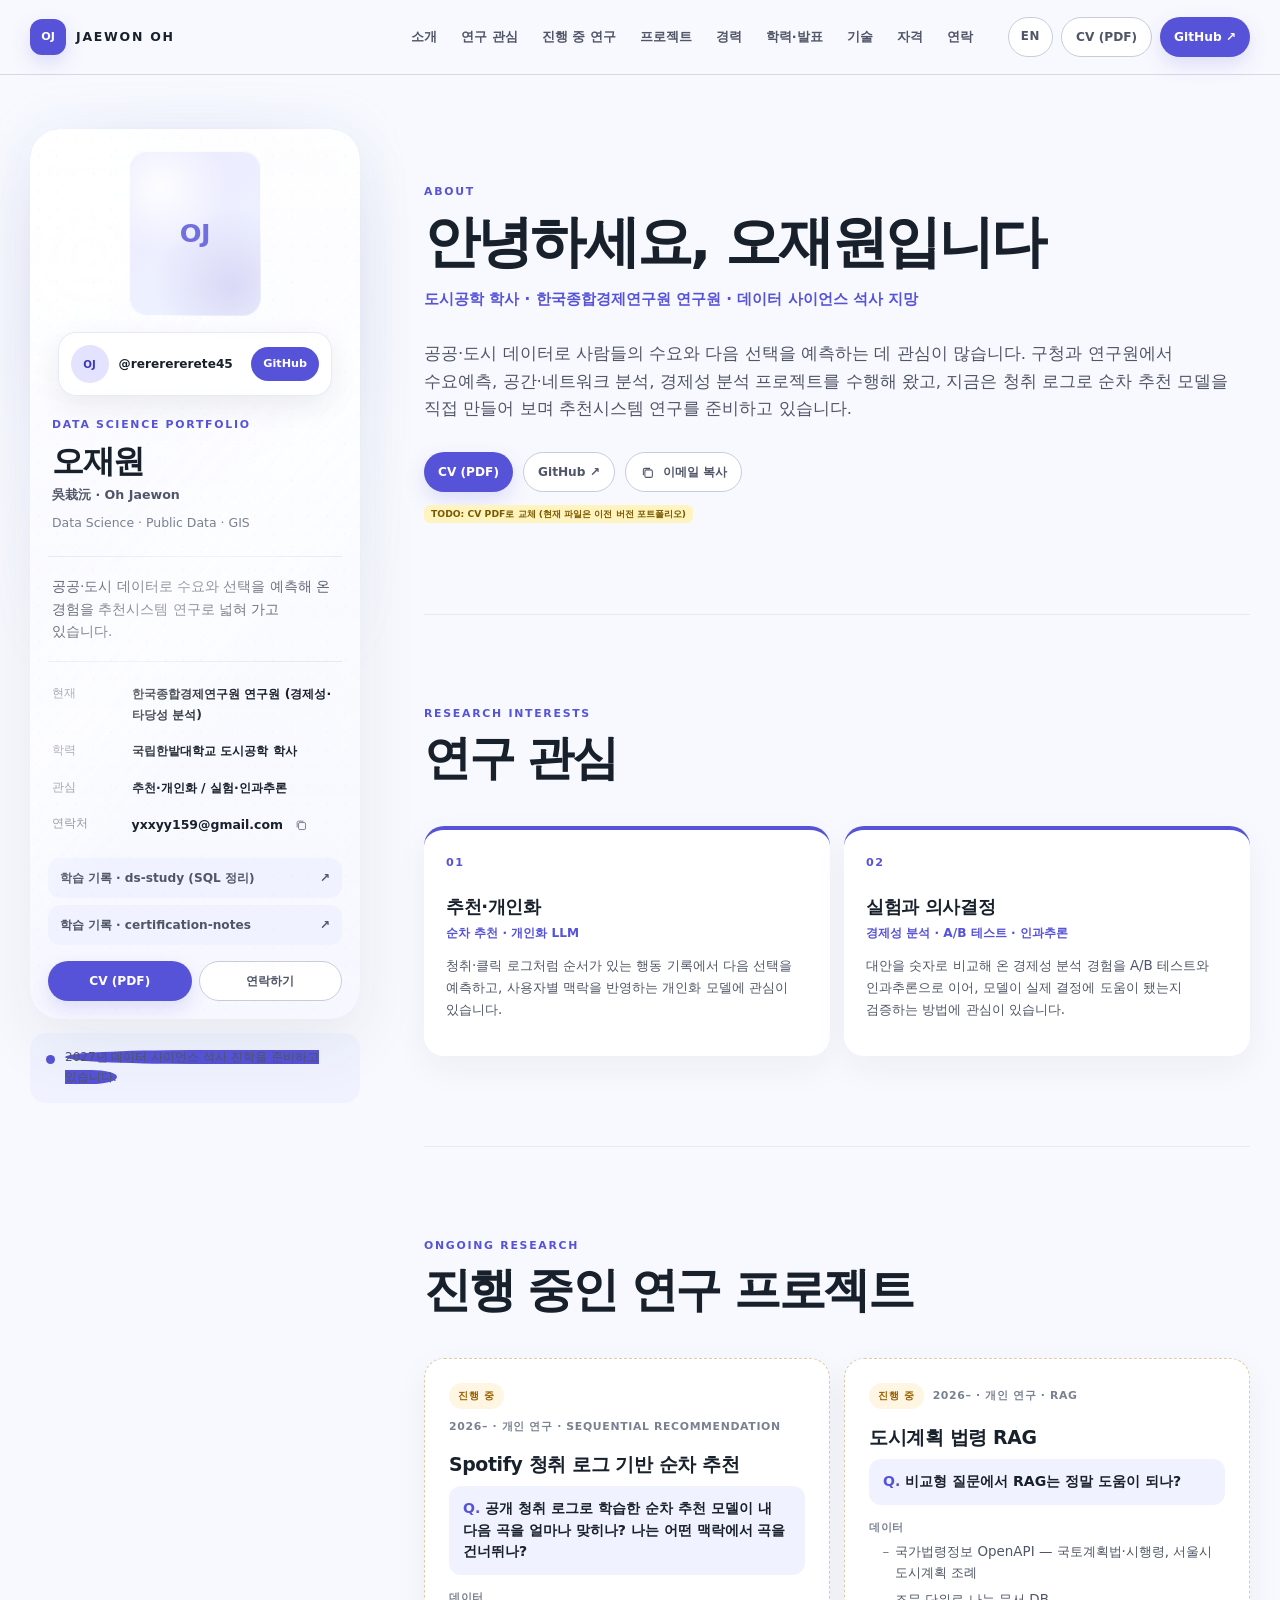
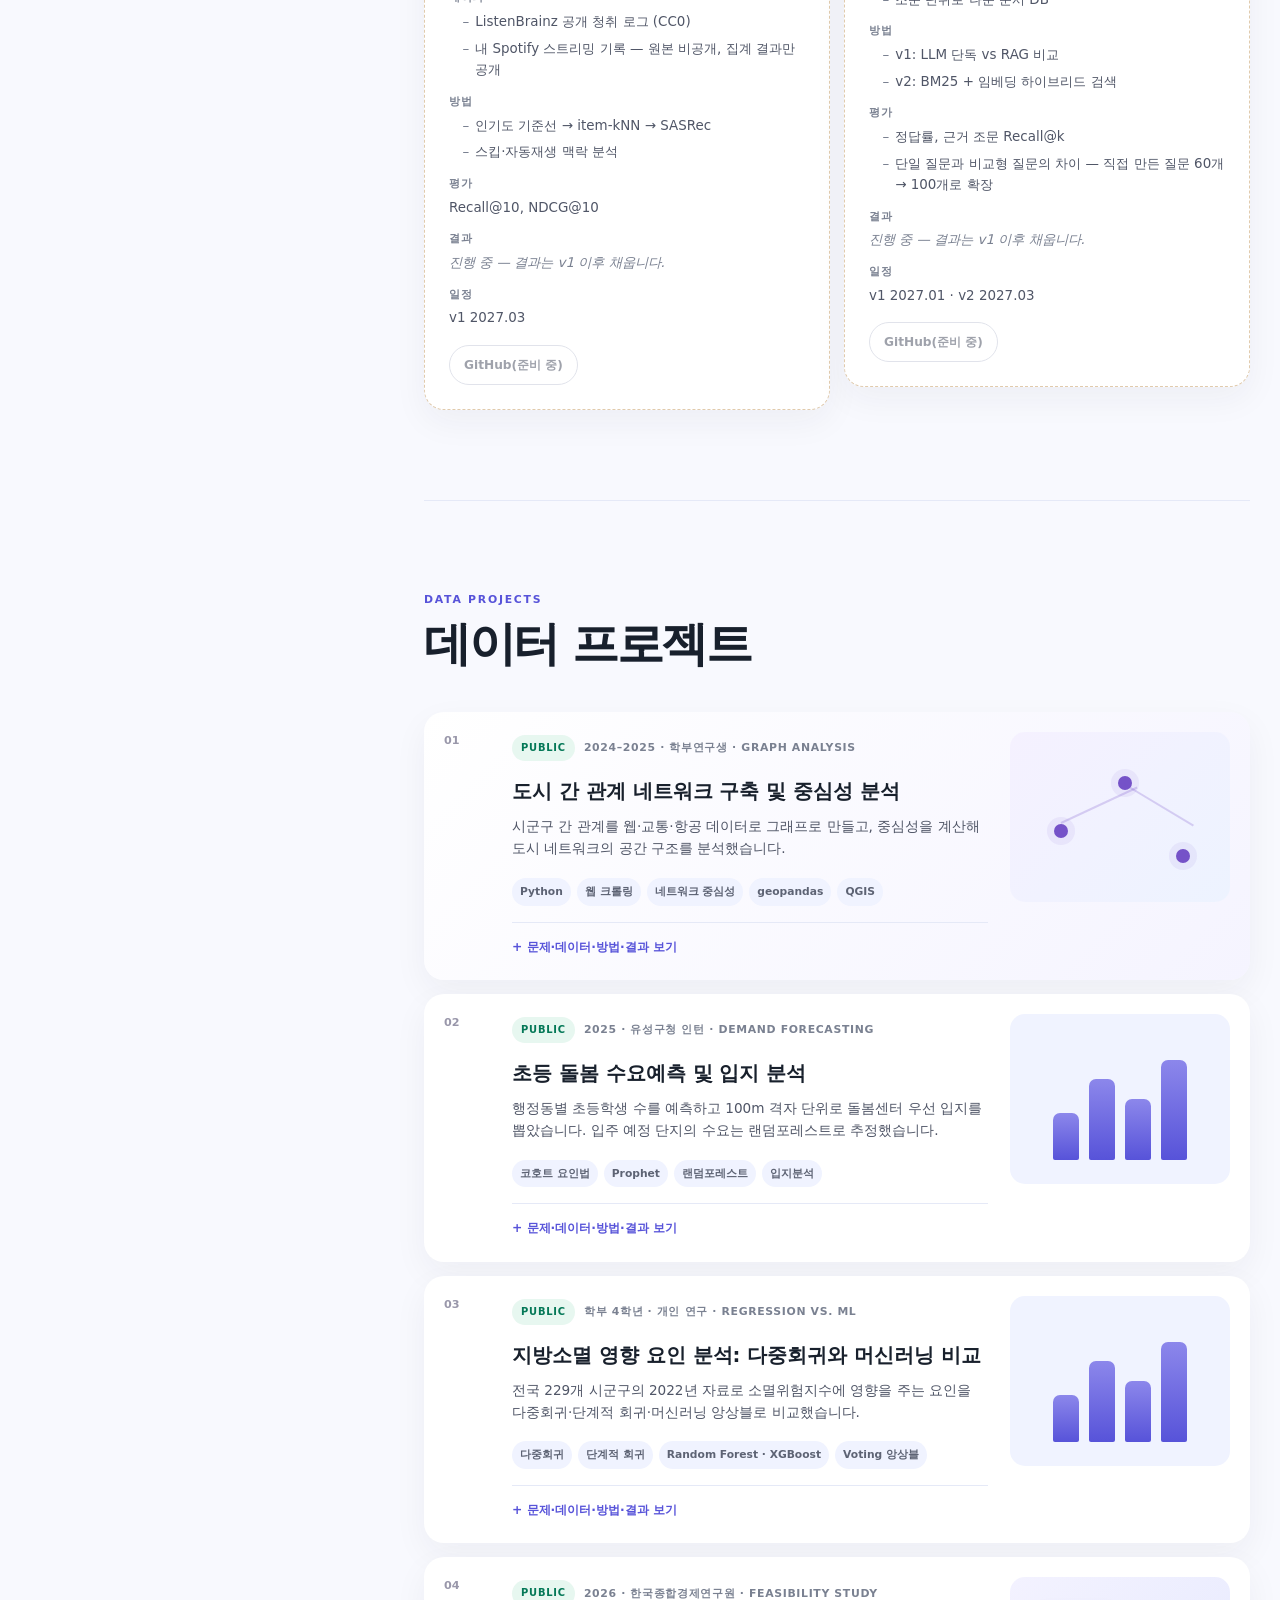
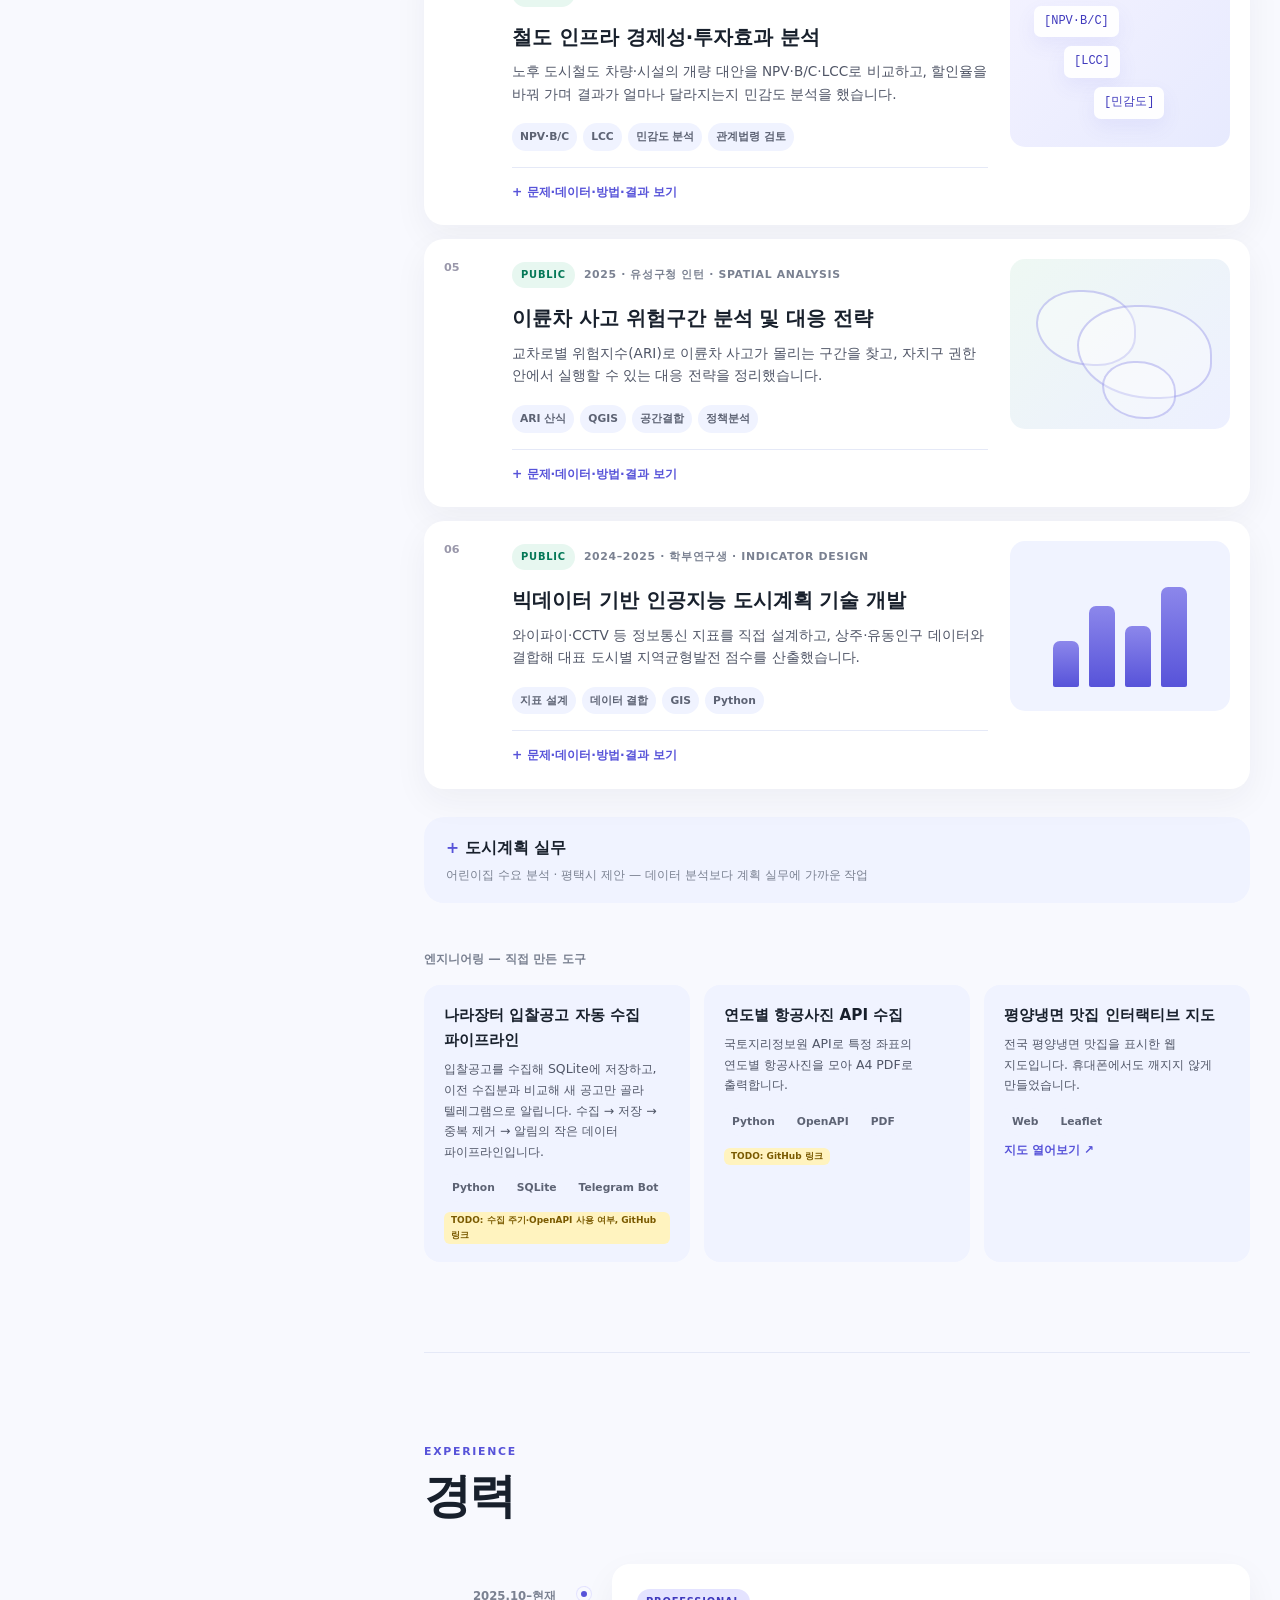
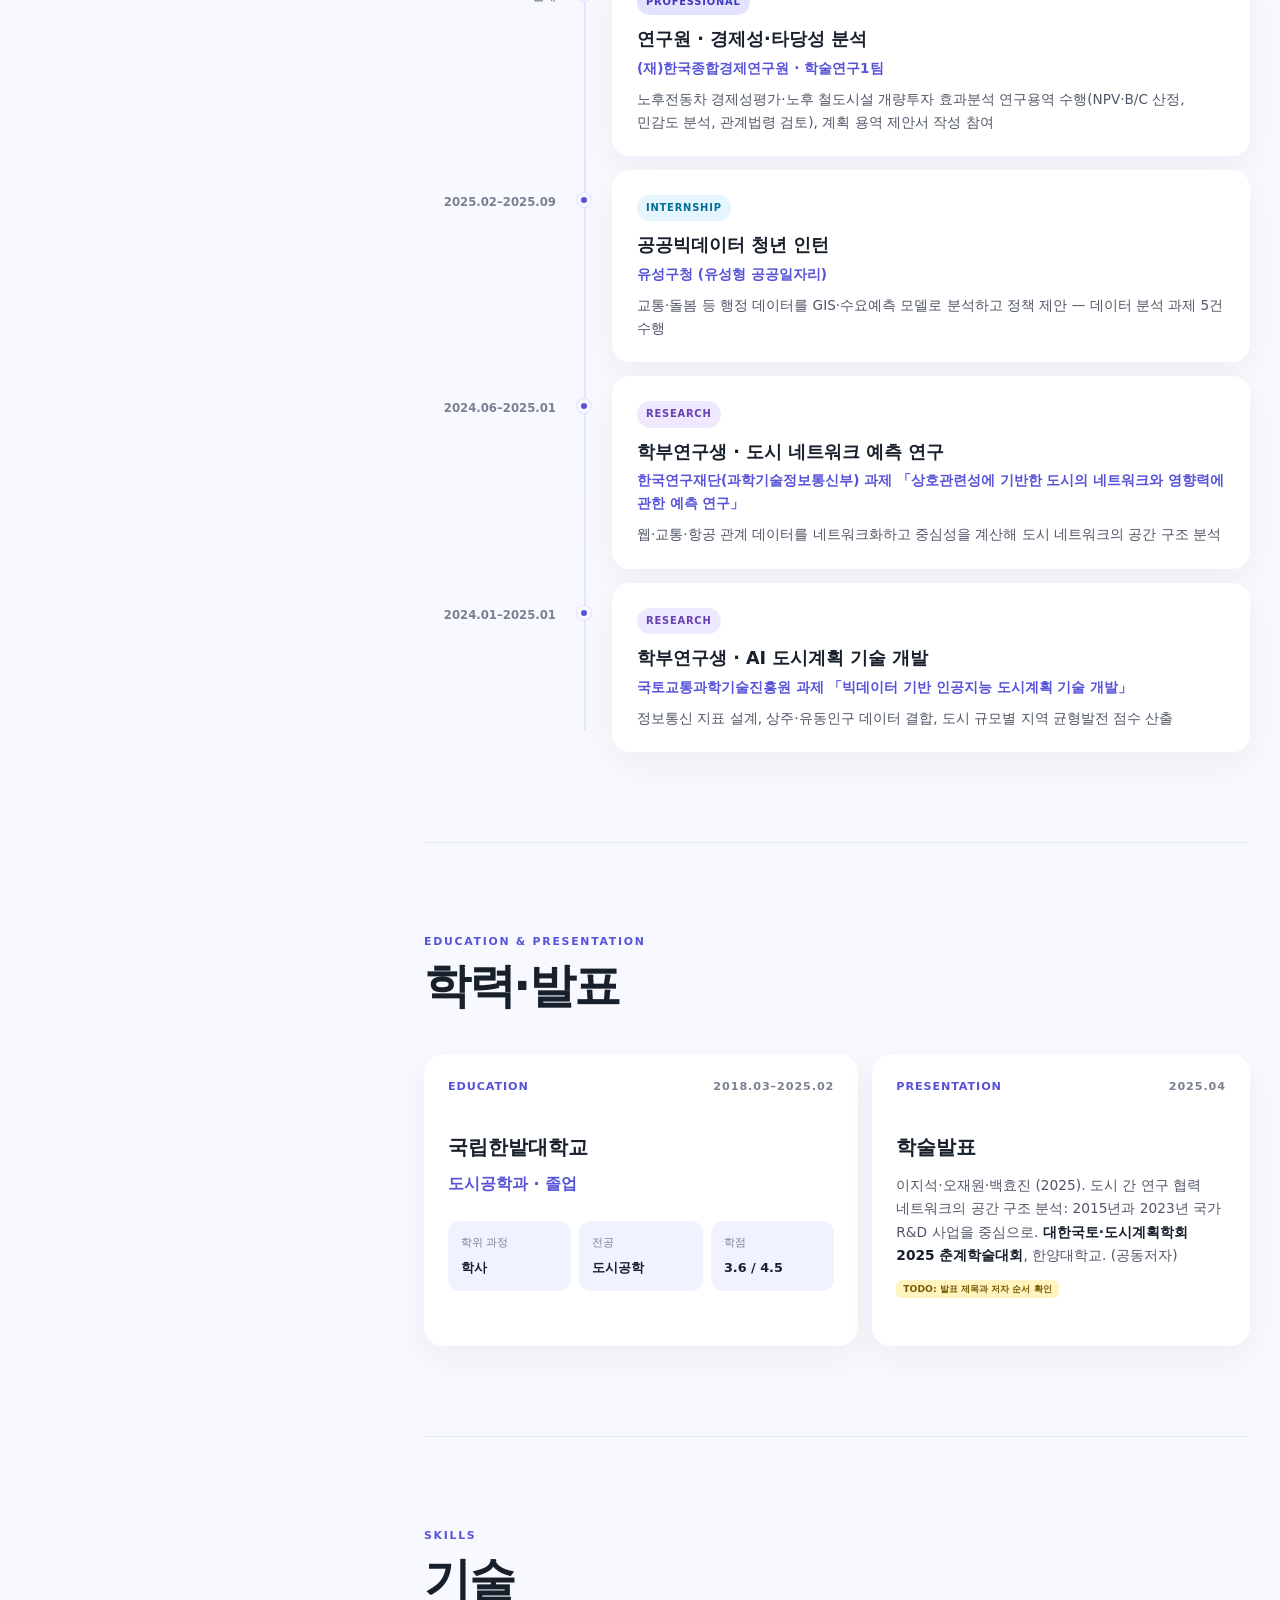
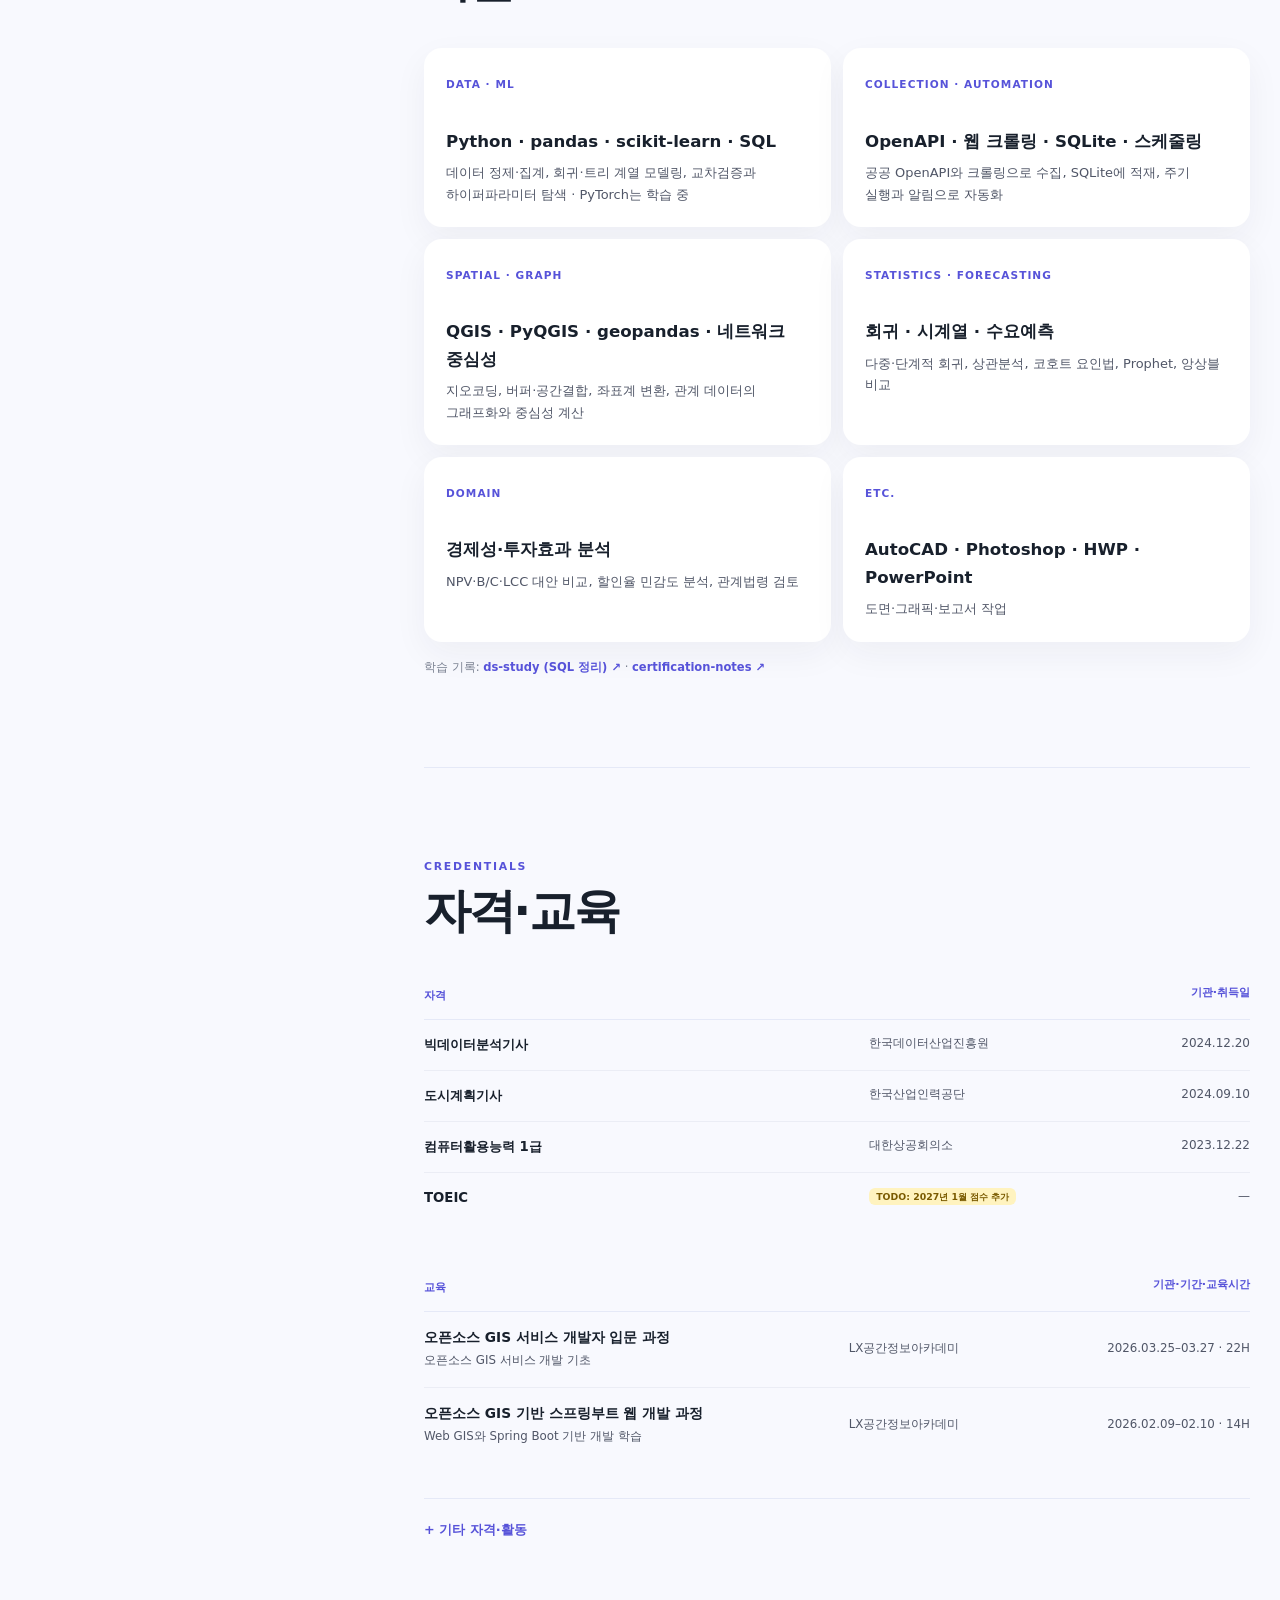
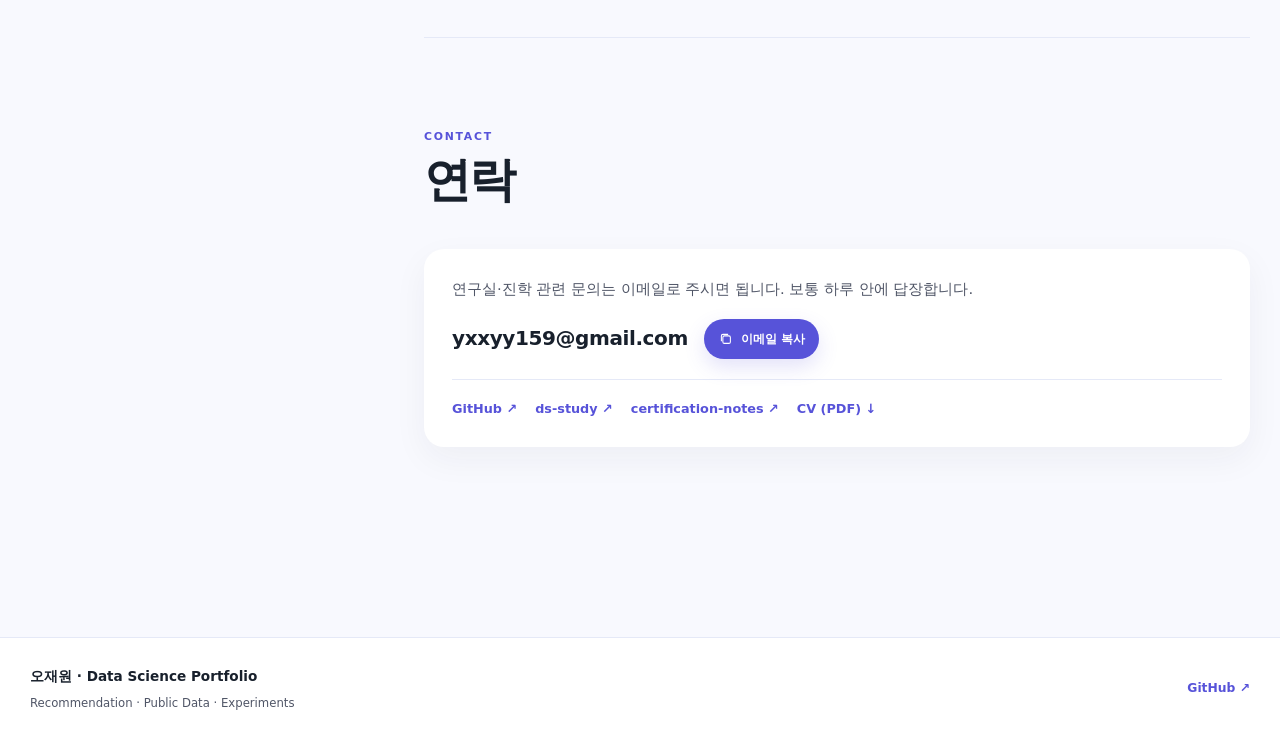
==== commit 2f4a35ba: "첫 화면을 인사말 형식으로 바꾸고 RAG·지식그래프 관심 카드 삭제 - 제목 "안녕하세요, 오재원입니다" + 한 줄 신분 + 소개 문단(추천시스템 중심) - 연구 관심 2개(추천·" ====
--- a/index.html
+++ b/index.html
@@ -3,17 +3,22 @@
 <head>
   <meta charset="UTF-8">
   <meta name="viewport" content="width=device-width, initial-scale=1.0">
-  <meta name="description" content="오재원 | Data Science Portfolio — 공공·도메인 데이터 분석 경험을 추천시스템과 RAG·지식그래프 연구로 잇는 데이터 사이언스 지망생">
+  <meta name="description" content="오재원 | Data Science Portfolio — 공공·도시 데이터로 수요와 선택을 예측해 온 경험을 추천시스템 연구로 잇는 데이터 사이언스 지망생">
   <title>오재원 | Data Science Portfolio</title>
 
   <!-- TODO: 저장소 이름을 바꾸면 아래 og:url 절대경로만 함께 수정 (나머지 경로는 모두 상대 경로) -->
   <meta property="og:type" content="website">
   <meta property="og:title" content="오재원 | Data Science Portfolio">
-  <meta property="og:description" content="공공·도메인 데이터 분석 경험을 추천시스템과 RAG·지식그래프 연구로 잇는 데이터 사이언스 지망생의 포트폴리오">
+  <meta property="og:description" content="공공·도시 데이터로 수요와 선택을 예측해 온 경험을 추천시스템 연구로 잇는 데이터 사이언스 지망생의 포트폴리오">
   <meta property="og:url" content="https://rererererete45.github.io/rerererete45.github.io/">
 
-  <link rel="stylesheet" href="style.css">
-  <script src="script.js" defer></script>
+  <link rel="stylesheet" href="style.css?v=20261110">
+  <script src="script.js?v=20261110" defer></script>
+  <style>
+    /* 언어 전환 규칙은 외부 CSS가 캐시돼도 적용되도록 인라인으로 둔다 */
+    html[data-lang="en"] .ko { display: none !important; }
+    html:not([data-lang="en"]) .en { display: none !important; }
+  </style>
 </head>
 <body>
   <a class="skip-link" href="#main"><span class="ko">본문으로 건너뛰기</span><span class="en">Skip to content</span></a>
@@ -99,8 +104,8 @@
               </div>
 
               <p class="profile-summary">
-                <span class="ko">공공·도시 데이터를 분석해 온 경험을 추천시스템과 RAG·지식그래프 연구로 넓혀 가고 있습니다.</span>
-                <span class="en">Extending hands-on public-data analysis into research on recommender systems, RAG and knowledge graphs.</span>
+                <span class="ko">공공·도시 데이터로 수요와 선택을 예측해 온 경험을 추천시스템 연구로 넓혀 가고 있습니다.</span>
+                <span class="en">Extending hands-on forecasting with public and urban data into research on recommender systems.</span>
               </p>
 
               <dl class="profile-facts">
@@ -114,7 +119,7 @@
                 </div>
                 <div>
                   <dt><span class="ko">관심</span><span class="en">Interests</span></dt>
-                  <dd><span class="ko">추천·개인화 / RAG·지식그래프 / 실험·인과추론</span><span class="en">Recommendation / RAG &amp; KG / Experiments &amp; causal inference</span></dd>
+                  <dd><span class="ko">추천·개인화 / 실험·인과추론</span><span class="en">Recommendation / Experiments &amp; causal inference</span></dd>
                 </div>
                 <div>
                   <dt><span class="ko">연락처</span><span class="en">Email</span></dt>
@@ -159,17 +164,21 @@
           <p class="section-label">ABOUT</p>
 
           <h2>
-            <span class="ko">공공·도메인 데이터를 <br>추천·검색 모델로 잇는 <br>데이터 사이언스 지망생</span>
-            <span class="en">Connecting public-domain data <br>to recommendation and <br>retrieval models</span>
+            <span class="ko">안녕하세요, 오재원입니다</span>
+            <span class="en">Hi, I'm Jaewon Oh</span>
           </h2>
+          <p class="hero-tagline">
+            <span class="ko">도시공학 학사 · 한국종합경제연구원 연구원 · 데이터 사이언스 석사 지망</span>
+            <span class="en">B.Eng. in Urban Engineering · Researcher at KIEC · Aspiring M.S. in Data Science</span>
+          </p>
 
           <p class="hero-lead">
-            <span class="ko">구청과 연구원에서 도시·공공 데이터를 수집하고 분석해 수요를 예측하고 대안을 비교하는 일을 해 왔습니다.
-            그 과정에서 익힌 공공 데이터 다루기와 실험 설계를, 사용자의 다음 선택을 맞히는 추천시스템과
-            근거를 찾아 답하는 RAG·지식그래프 연구로 넓혀 가려 합니다.</span>
-            <span class="en">At a district office and a research institute I collected and analysed urban and public data to forecast demand and compare alternatives.
-            I want to carry that experience with public data and experiment design into research on recommender systems that predict a user's next choice,
-            and on RAG and knowledge-graph systems that answer with evidence.</span>
+            <span class="ko">공공·도시 데이터로 사람들의 수요와 다음 선택을 예측하는 데 관심이 많습니다.
+            구청과 연구원에서 수요예측, 공간·네트워크 분석, 경제성 분석 프로젝트를 수행해 왔고,
+            지금은 청취 로그로 순차 추천 모델을 직접 만들어 보며 추천시스템 연구를 준비하고 있습니다.</span>
+            <span class="en">I'm interested in predicting demand and people's next choices from public and urban data.
+            I've worked on demand forecasting, spatial and network analysis and feasibility studies at a district office and a research institute,
+            and I'm now building a sequential recommender from listening logs as I prepare for research in recommender systems.</span>
           </p>
 
           <div class="hero-actions">
@@ -207,15 +216,6 @@
             </article>
             <article class="interest-card">
               <span class="interest-index">02</span>
-              <h3><span class="ko">RAG·지식그래프 질의응답</span><span class="en">RAG &amp; knowledge-graph QA</span></h3>
-              <p class="interest-sub"><span class="ko">비교형·수치 질문</span><span class="en">Comparative and numeric questions</span></p>
-              <p>
-                <span class="ko">법령 조문이나 수치처럼 틀리면 안 되는 도메인 문서에서 근거를 찾아 답하고, 특히 두 대상을 비교하는 질문에서 검색 증강이 실제로 도움이 되는지 확인하고 싶습니다.</span>
-                <span class="en">Answering with evidence from domain documents where errors matter, such as statutes and figures, and testing whether retrieval really helps on comparative questions.</span>
-              </p>
-            </article>
-            <article class="interest-card">
-              <span class="interest-index">03</span>
               <h3><span class="ko">실험과 의사결정</span><span class="en">Experiments &amp; decision-making</span></h3>
               <p class="interest-sub"><span class="ko">경제성 분석 · A/B 테스트 · 인과추론</span><span class="en">Feasibility analysis · A/B testing · causal inference</span></p>
               <p>
@@ -238,6 +238,49 @@
             <article class="ongoing-card">
               <div class="project-meta">
                 <span class="status status-amber"><span class="ko">진행 중</span><span class="en">In progress</span></span>
+                <span>2026– · <span class="ko">개인 연구</span><span class="en">Independent</span> · Sequential Recommendation</span>
+              </div>
+              <h3><span class="ko">Spotify 청취 로그 기반 순차 추천</span><span class="en">Sequential recommendation from Spotify listening logs</span></h3>
+              <p class="ongoing-question">
+                <span class="ko">공개 청취 로그로 학습한 순차 추천 모델이 내 다음 곡을 얼마나 맞히나? 나는 어떤 맥락에서 곡을 건너뛰나?</span>
+                <span class="en">How well does a sequential model trained on public listening logs predict my next track, and in which contexts do I skip?</span>
+              </p>
+              <dl class="project-detail-body ongoing-body">
+                <div>
+                  <dt><span class="ko">데이터</span><span class="en">Data</span></dt>
+                  <dd><ul>
+                    <li>ListenBrainz 공개 청취 로그 (CC0)</li>
+                    <li>내 Spotify 스트리밍 기록 — 원본 비공개, 집계 결과만 공개</li>
+                  </ul></dd>
+                </div>
+                <div>
+                  <dt><span class="ko">방법</span><span class="en">Method</span></dt>
+                  <dd><ul>
+                    <li>인기도 기준선 → item-kNN → SASRec</li>
+                    <li>스킵·자동재생 맥락 분석</li>
+                  </ul></dd>
+                </div>
+                <div>
+                  <dt><span class="ko">평가</span><span class="en">Evaluation</span></dt>
+                  <dd>Recall@10, NDCG@10</dd>
+                </div>
+                <div>
+                  <dt><span class="ko">결과</span><span class="en">Results</span></dt>
+                  <dd class="pending"><span class="ko">진행 중 — 결과는 v1 이후 채웁니다.</span><span class="en">Pending — to be filled after v1.</span></dd>
+                </div>
+                <div>
+                  <dt><span class="ko">일정</span><span class="en">Timeline</span></dt>
+                  <dd>v1 2027.03</dd>
+                </div>
+              </dl>
+              <div class="ongoing-links">
+                <span class="button button-ghost is-disabled" aria-disabled="true">GitHub <span class="ko">(준비 중)</span><span class="en">(coming soon)</span></span>
+              </div>
+            </article>
+
+            <article class="ongoing-card">
+              <div class="project-meta">
+                <span class="status status-amber"><span class="ko">진행 중</span><span class="en">In progress</span></span>
                 <span>2026– · <span class="ko">개인 연구</span><span class="en">Independent</span> · RAG</span>
               </div>
               <h3><span class="ko">도시계획 법령 RAG</span><span class="en">RAG over Korean urban-planning statutes</span></h3>
@@ -274,49 +317,6 @@
                 <div>
                   <dt><span class="ko">일정</span><span class="en">Timeline</span></dt>
                   <dd>v1 2027.01 · v2 2027.03</dd>
-                </div>
-              </dl>
-              <div class="ongoing-links">
-                <span class="button button-ghost is-disabled" aria-disabled="true">GitHub <span class="ko">(준비 중)</span><span class="en">(coming soon)</span></span>
-              </div>
-            </article>
-
-            <article class="ongoing-card">
-              <div class="project-meta">
-                <span class="status status-amber"><span class="ko">진행 중</span><span class="en">In progress</span></span>
-                <span>2026– · <span class="ko">개인 연구</span><span class="en">Independent</span> · Sequential Recommendation</span>
-              </div>
-              <h3><span class="ko">Spotify 청취 로그 기반 순차 추천</span><span class="en">Sequential recommendation from Spotify listening logs</span></h3>
-              <p class="ongoing-question">
-                <span class="ko">공개 청취 로그로 학습한 순차 추천 모델이 내 다음 곡을 얼마나 맞히나? 나는 어떤 맥락에서 곡을 건너뛰나?</span>
-                <span class="en">How well does a sequential model trained on public listening logs predict my next track, and in which contexts do I skip?</span>
-              </p>
-              <dl class="project-detail-body ongoing-body">
-                <div>
-                  <dt><span class="ko">데이터</span><span class="en">Data</span></dt>
-                  <dd><ul>
-                    <li>ListenBrainz 공개 청취 로그 (CC0)</li>
-                    <li>내 Spotify 스트리밍 기록 — 원본 비공개, 집계 결과만 공개</li>
-                  </ul></dd>
-                </div>
-                <div>
-                  <dt><span class="ko">방법</span><span class="en">Method</span></dt>
-                  <dd><ul>
-                    <li>인기도 기준선 → item-kNN → SASRec</li>
-                    <li>스킵·자동재생 맥락 분석</li>
-                  </ul></dd>
-                </div>
-                <div>
-                  <dt><span class="ko">평가</span><span class="en">Evaluation</span></dt>
-                  <dd>Recall@10, NDCG@10</dd>
-                </div>
-                <div>
-                  <dt><span class="ko">결과</span><span class="en">Results</span></dt>
-                  <dd class="pending"><span class="ko">진행 중 — 결과는 v1 이후 채웁니다.</span><span class="en">Pending — to be filled after v1.</span></dd>
-                </div>
-                <div>
-                  <dt><span class="ko">일정</span><span class="en">Timeline</span></dt>
-                  <dd>v1 2027.03</dd>
                 </div>
               </dl>
               <div class="ongoing-links">
@@ -1238,7 +1238,7 @@
     <div class="footer-inner">
       <div>
         <strong>오재원 · Data Science Portfolio</strong>
-        <p>Recommendation · RAG &amp; Knowledge Graphs · Public Data</p>
+        <p>Recommendation · Public Data · Experiments</p>
       </div>
       <a href="https://github.com/rererererete45" target="_blank" rel="noreferrer">GitHub ↗</a>
     </div>
--- a/style.css
+++ b/style.css
@@ -469,7 +469,8 @@
 .copy-button-wide.is-copied .copy-button-icon { color: inherit; }
 
 /* ── 연구 관심 ─────────────────────────────────── */
-.interest-grid { display: grid; grid-template-columns: repeat(3, minmax(0, 1fr)); gap: 14px; }
+.hero-tagline { margin: 14px 0 0; color: var(--primary); font-size: .95rem; font-weight: 700; }
+.interest-grid { display: grid; grid-template-columns: repeat(2, minmax(0, 1fr)); gap: 14px; }
 .interest-card {
   position: relative; display: flex; flex-direction: column; min-height: 230px; padding: 24px 22px 22px;
   border-radius: 20px; background: var(--surface); box-shadow: var(--shadow-soft);
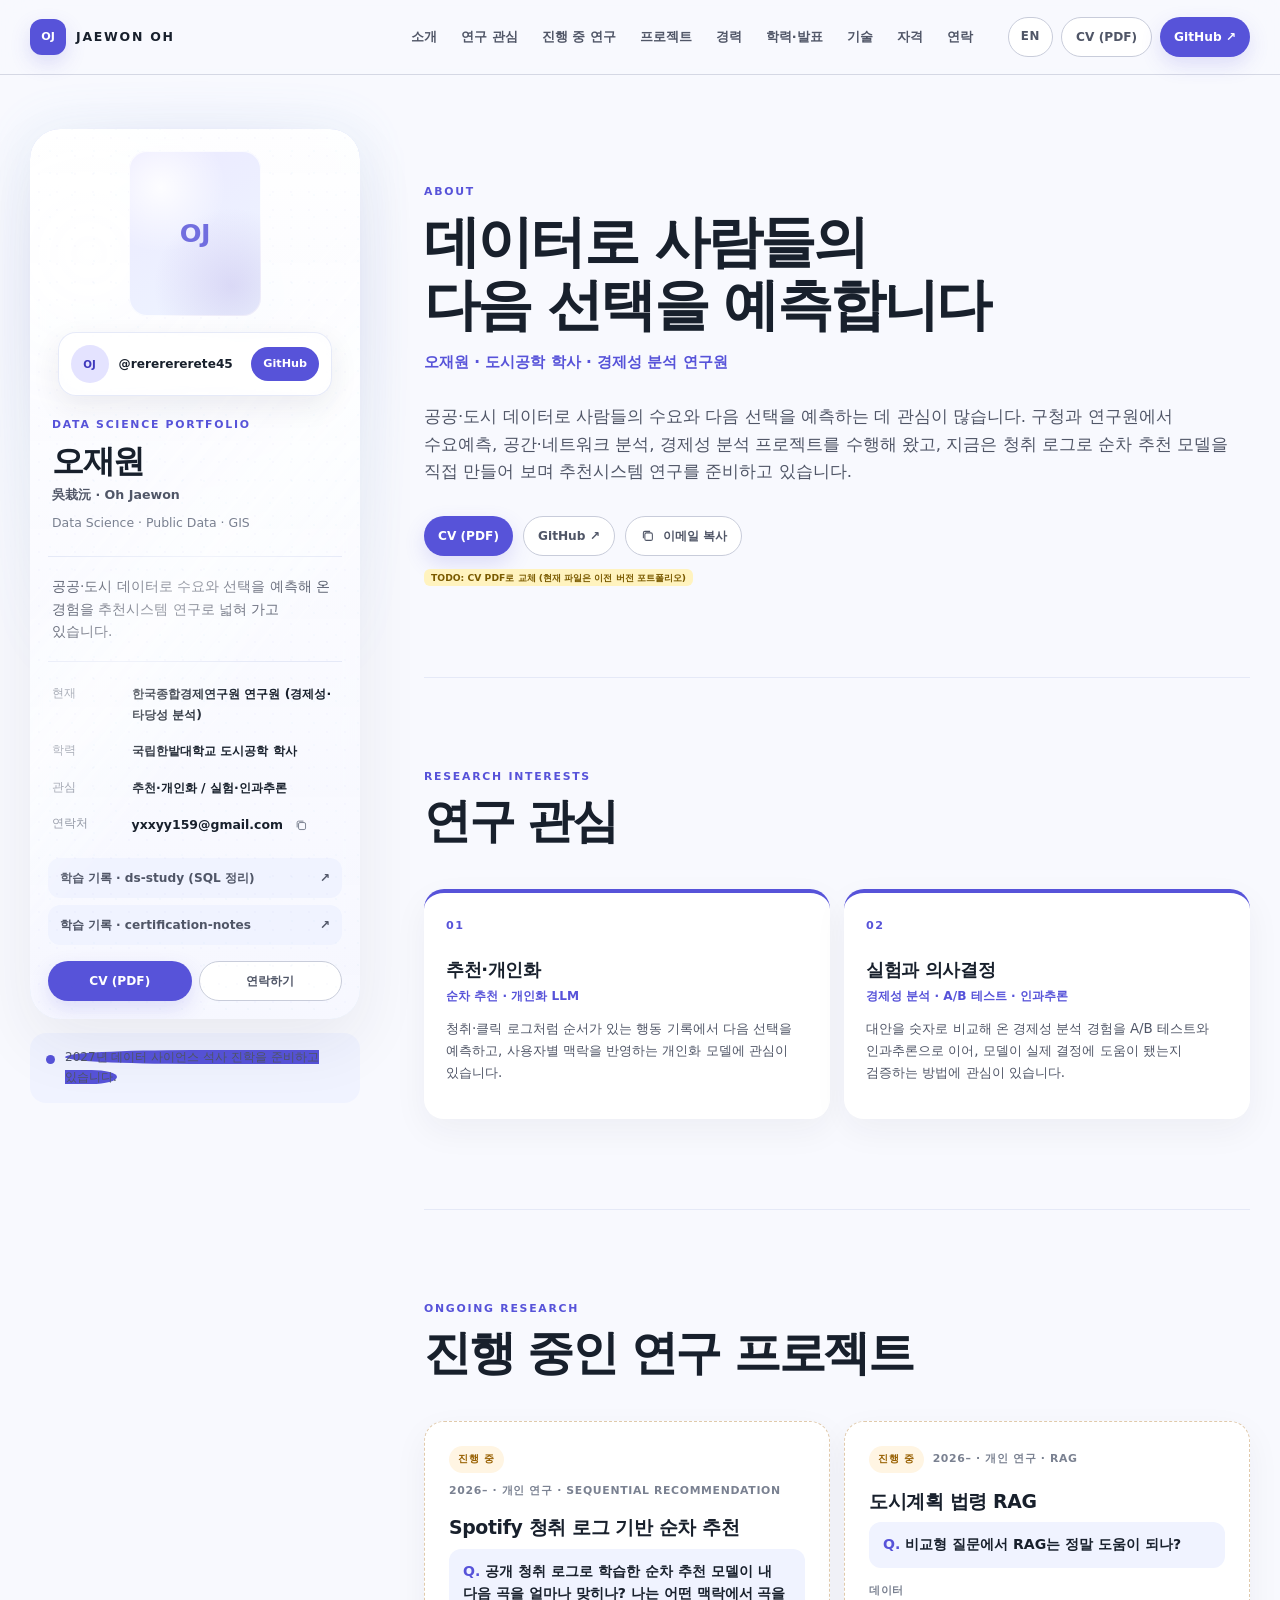
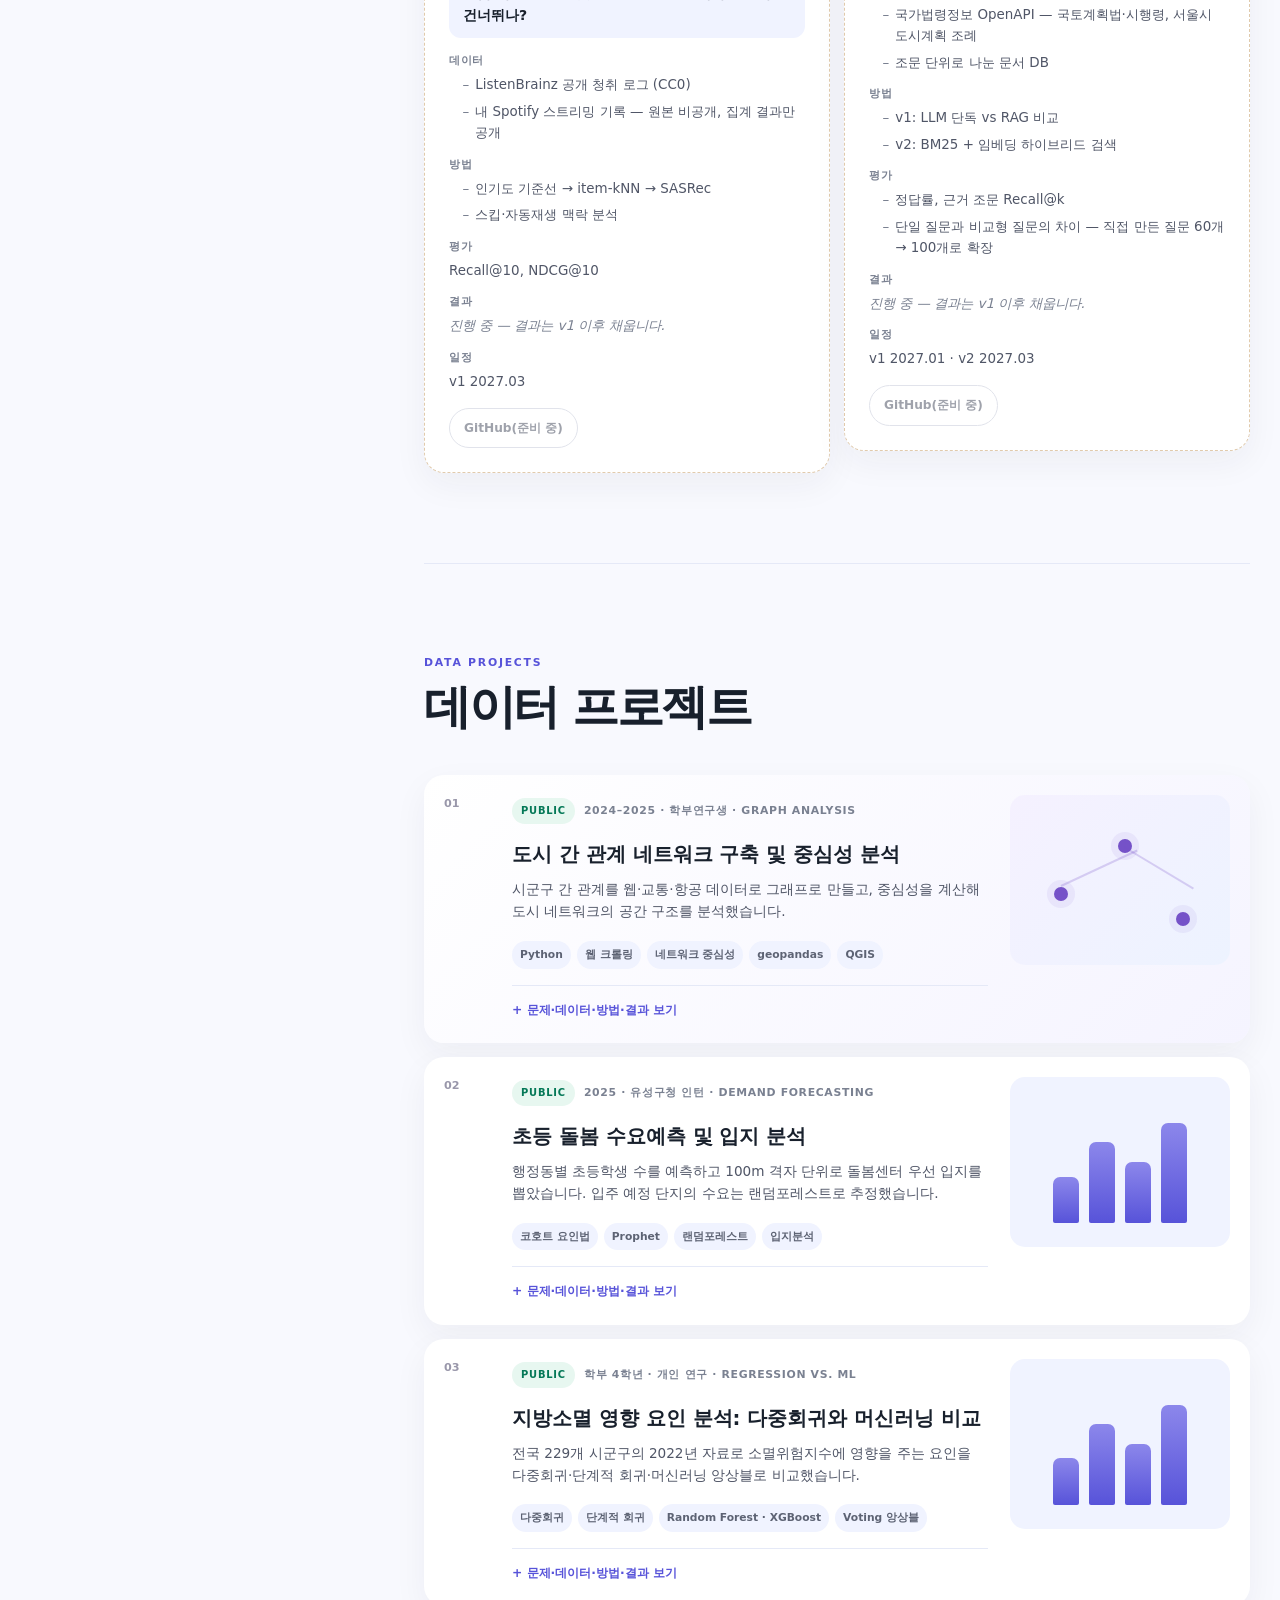
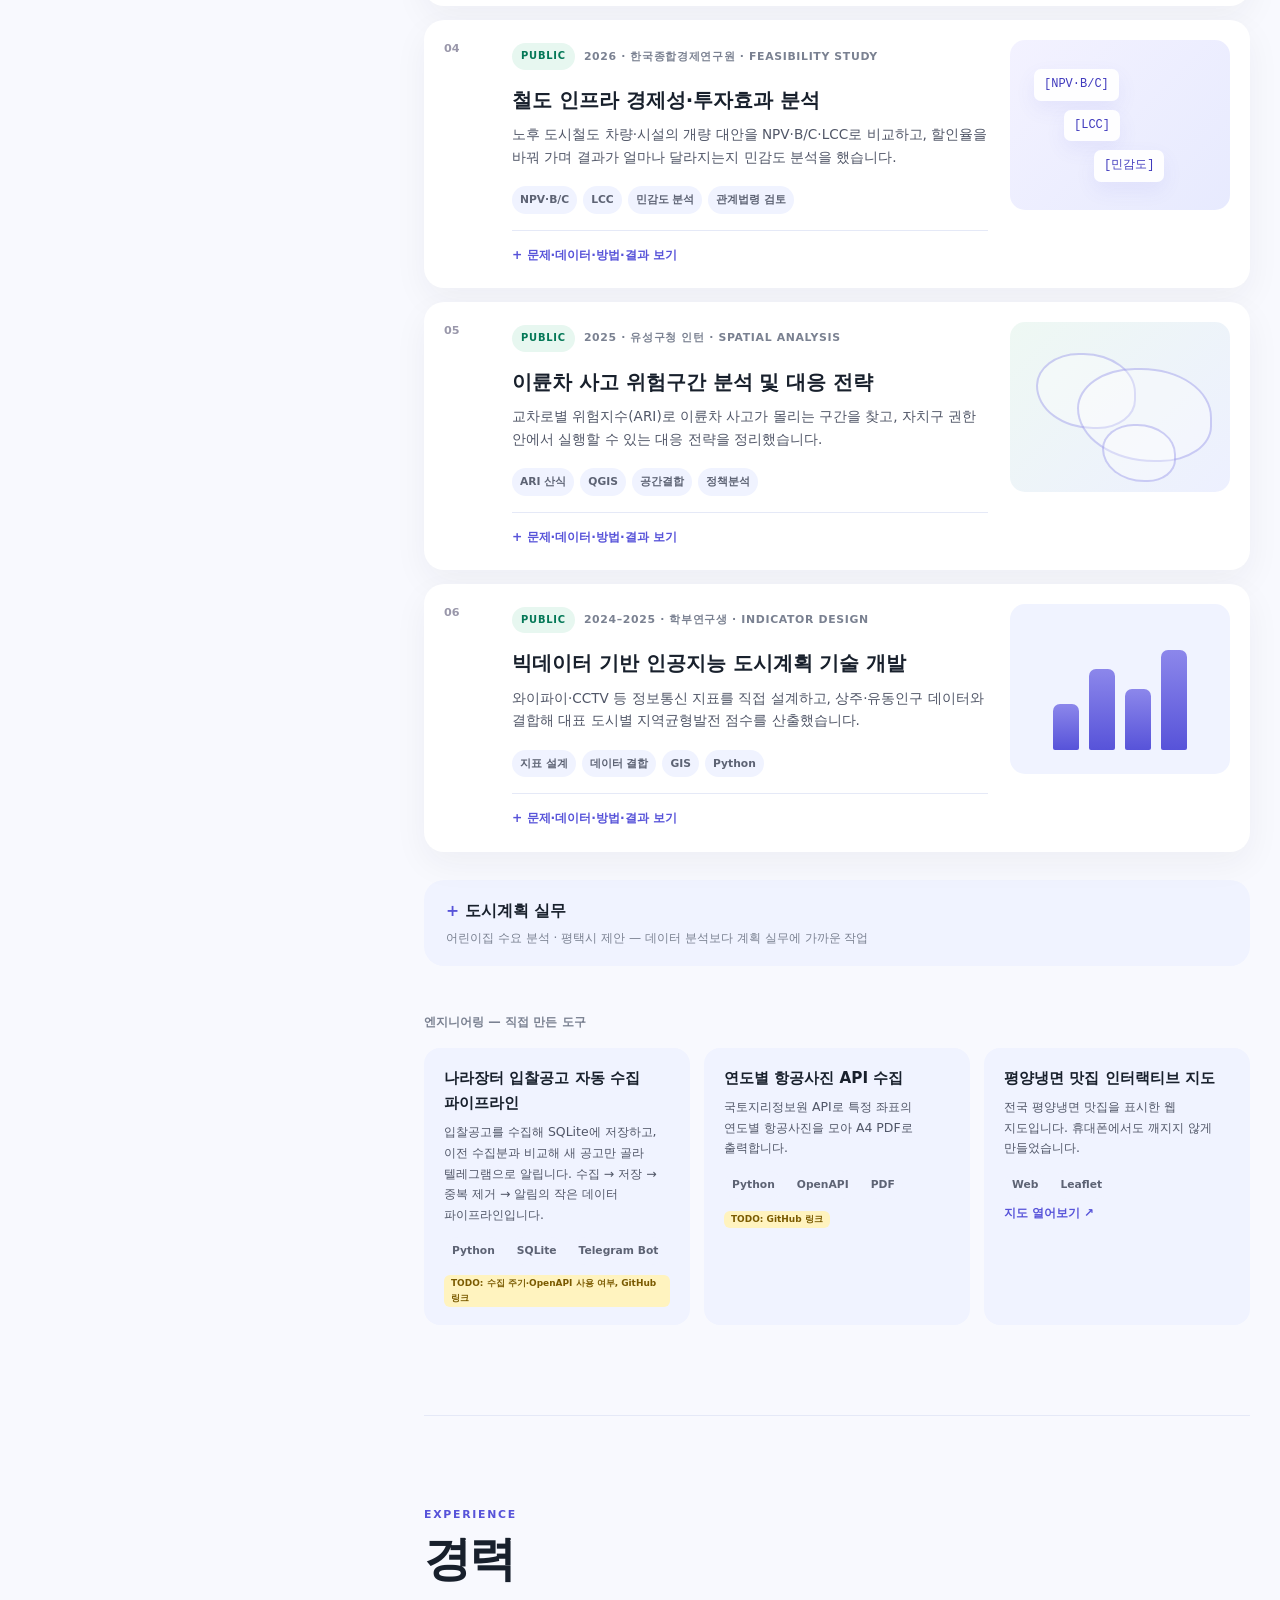
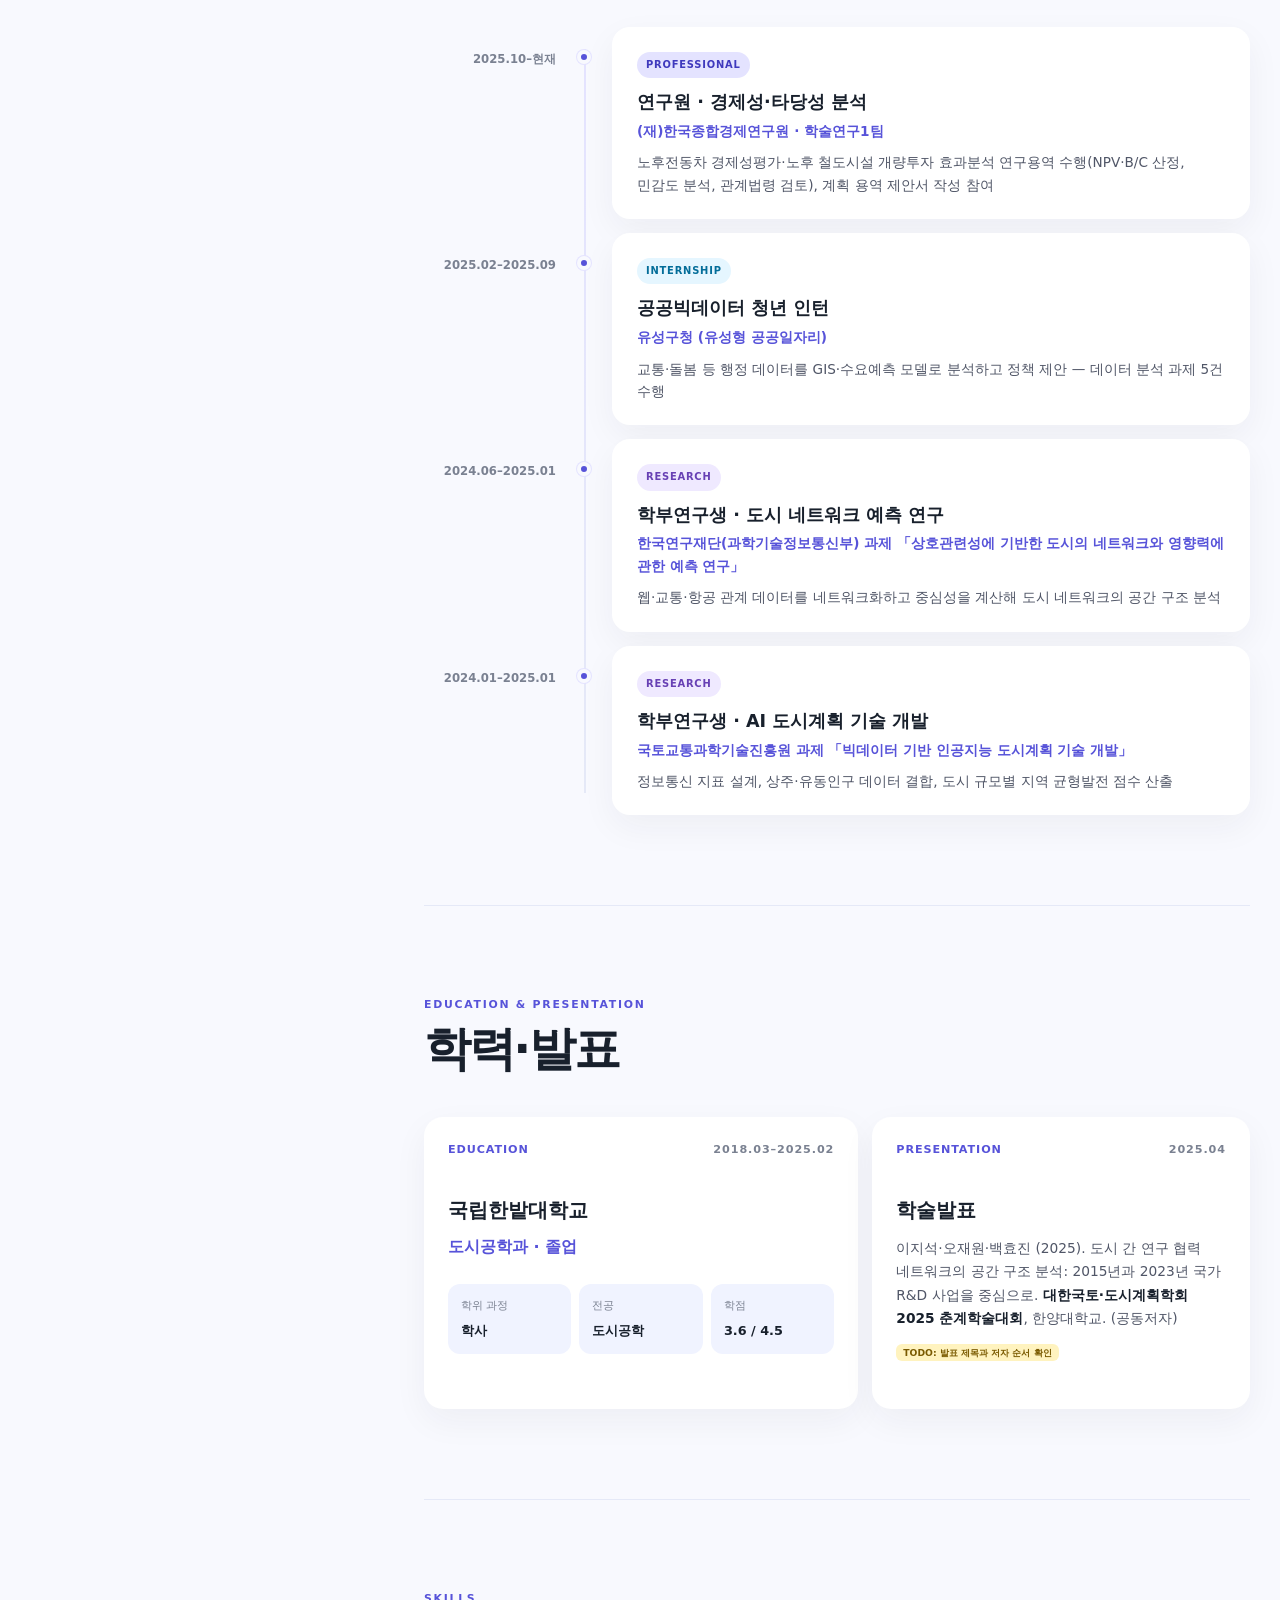
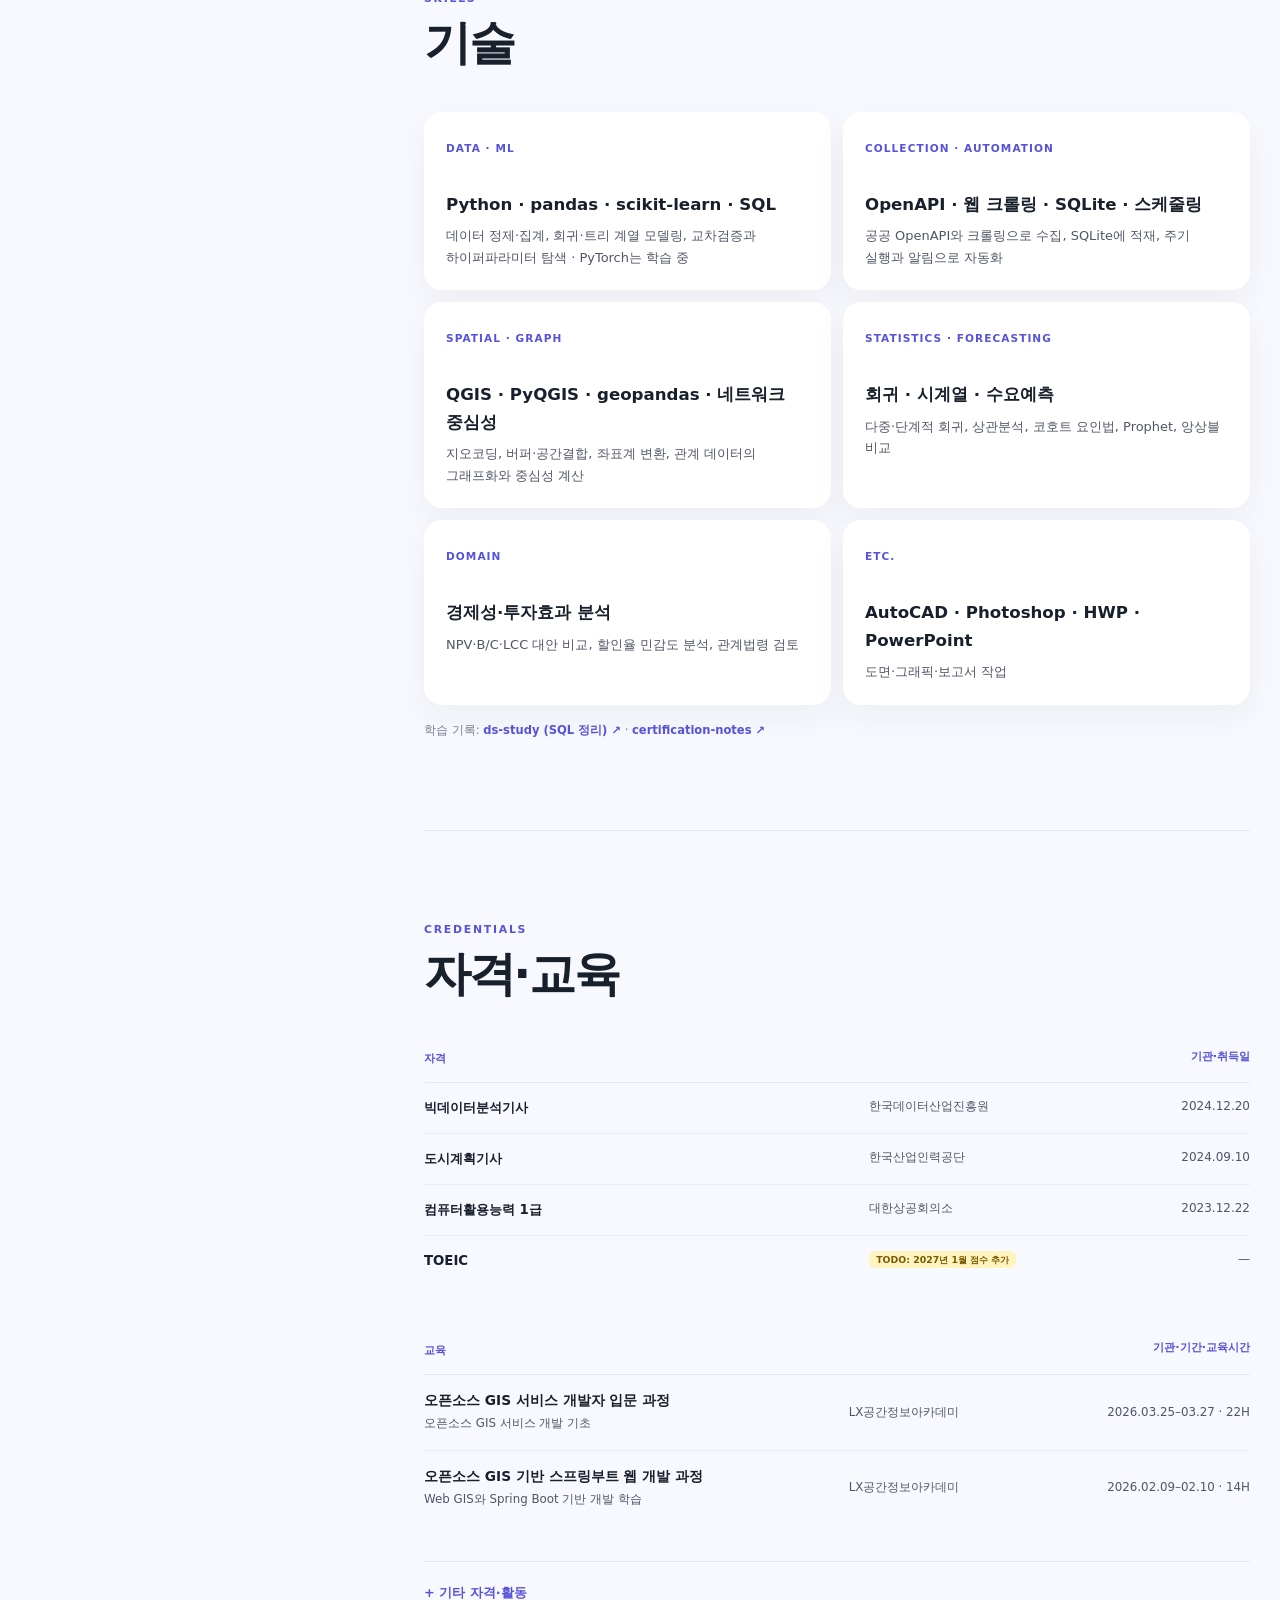
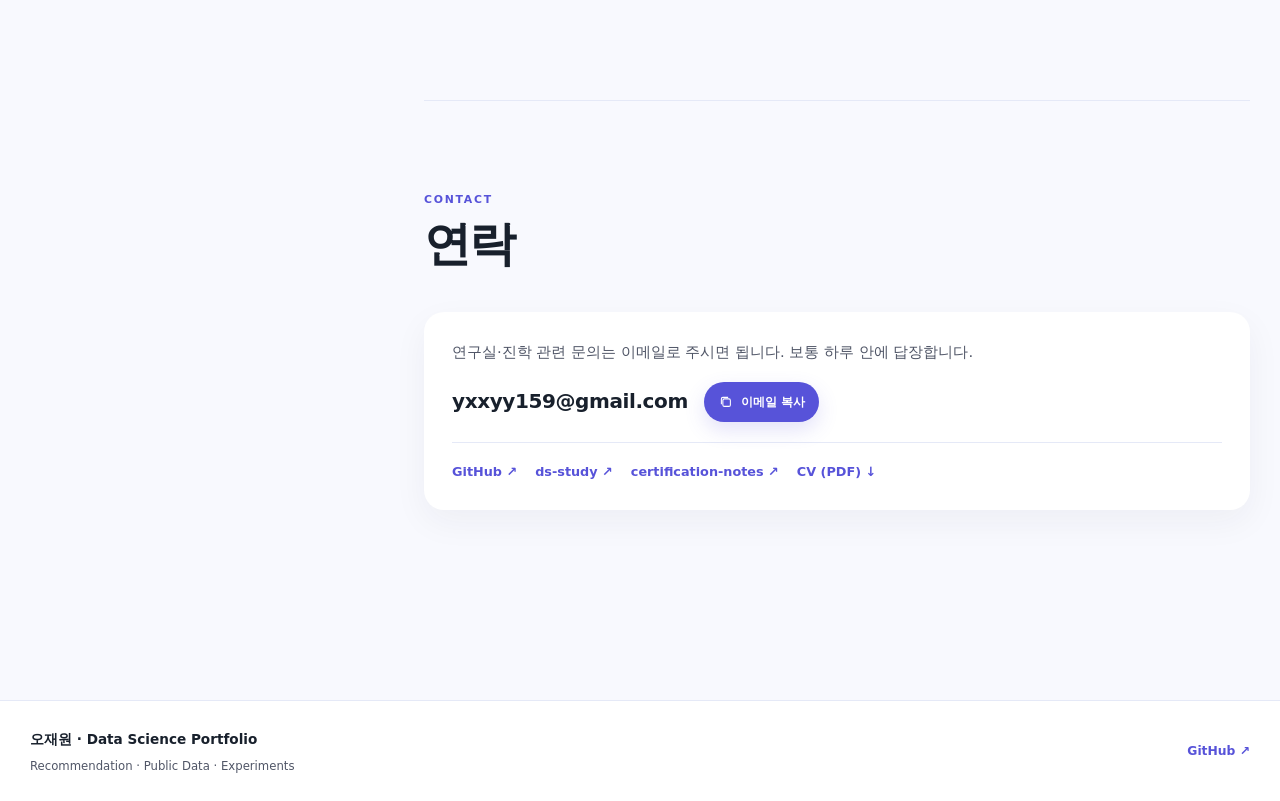
==== commit 8329a859: "첫 화면 제목을 "데이터로 사람들의 다음 선택을 예측합니다"로 변경 Co-Authored-By: Claude Fable 5.1 <noreply@anthropic.com>" ====
--- a/index.html
+++ b/index.html
@@ -12,8 +12,8 @@
   <meta property="og:description" content="공공·도시 데이터로 수요와 선택을 예측해 온 경험을 추천시스템 연구로 잇는 데이터 사이언스 지망생의 포트폴리오">
   <meta property="og:url" content="https://rererererete45.github.io/rerererete45.github.io/">
 
-  <link rel="stylesheet" href="style.css?v=20261110">
-  <script src="script.js?v=20261110" defer></script>
+  <link rel="stylesheet" href="style.css?v=20261110b">
+  <script src="script.js?v=20261110b" defer></script>
   <style>
     /* 언어 전환 규칙은 외부 CSS가 캐시돼도 적용되도록 인라인으로 둔다 */
     html[data-lang="en"] .ko { display: none !important; }
@@ -164,12 +164,12 @@
           <p class="section-label">ABOUT</p>
 
           <h2>
-            <span class="ko">안녕하세요, 오재원입니다</span>
-            <span class="en">Hi, I'm Jaewon Oh</span>
+            <span class="ko">데이터로 사람들의<br>다음 선택을 예측합니다</span>
+            <span class="en">Predicting people's<br>next choices from data</span>
           </h2>
           <p class="hero-tagline">
-            <span class="ko">도시공학 학사 · 한국종합경제연구원 연구원 · 데이터 사이언스 석사 지망</span>
-            <span class="en">B.Eng. in Urban Engineering · Researcher at KIEC · Aspiring M.S. in Data Science</span>
+            <span class="ko">오재원 · 도시공학 학사 · 경제성 분석 연구원</span>
+            <span class="en">Jaewon Oh · B.Eng. in Urban Engineering · Feasibility-analysis researcher</span>
           </p>
 
           <p class="hero-lead">
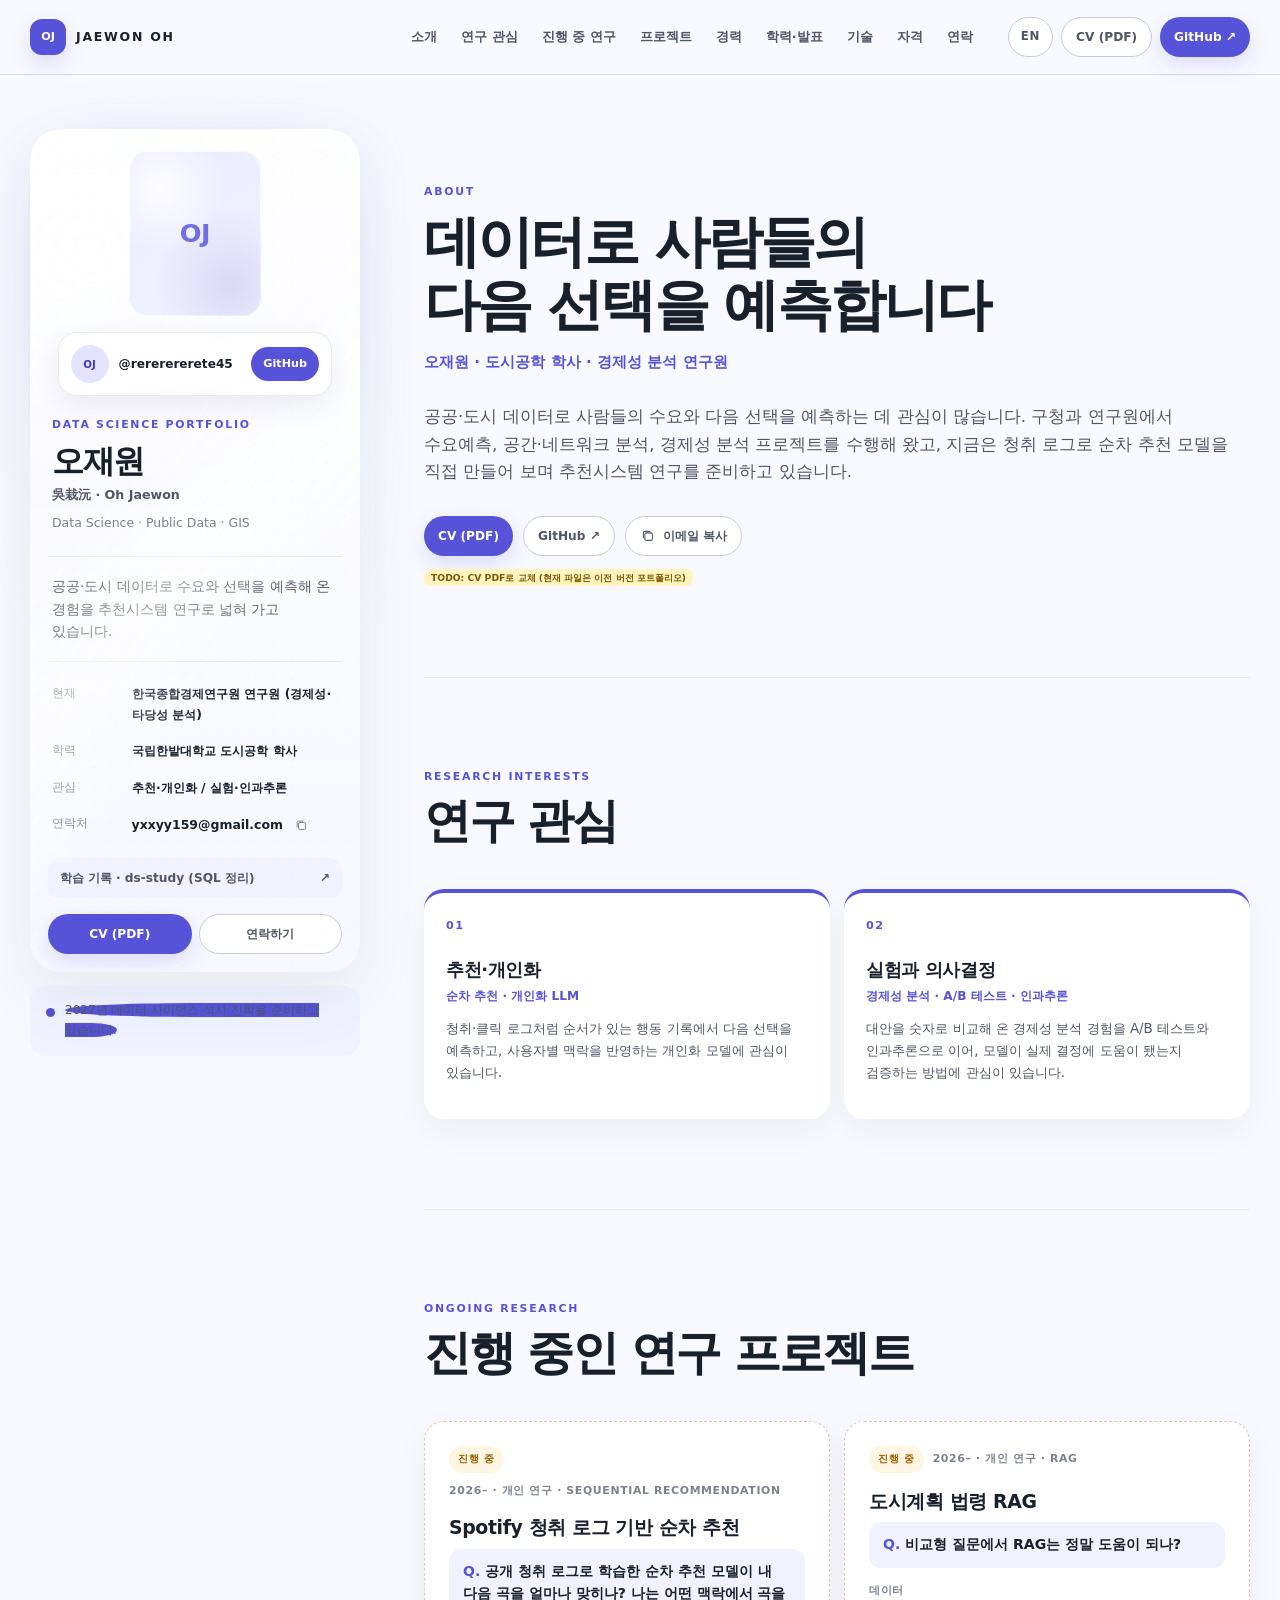
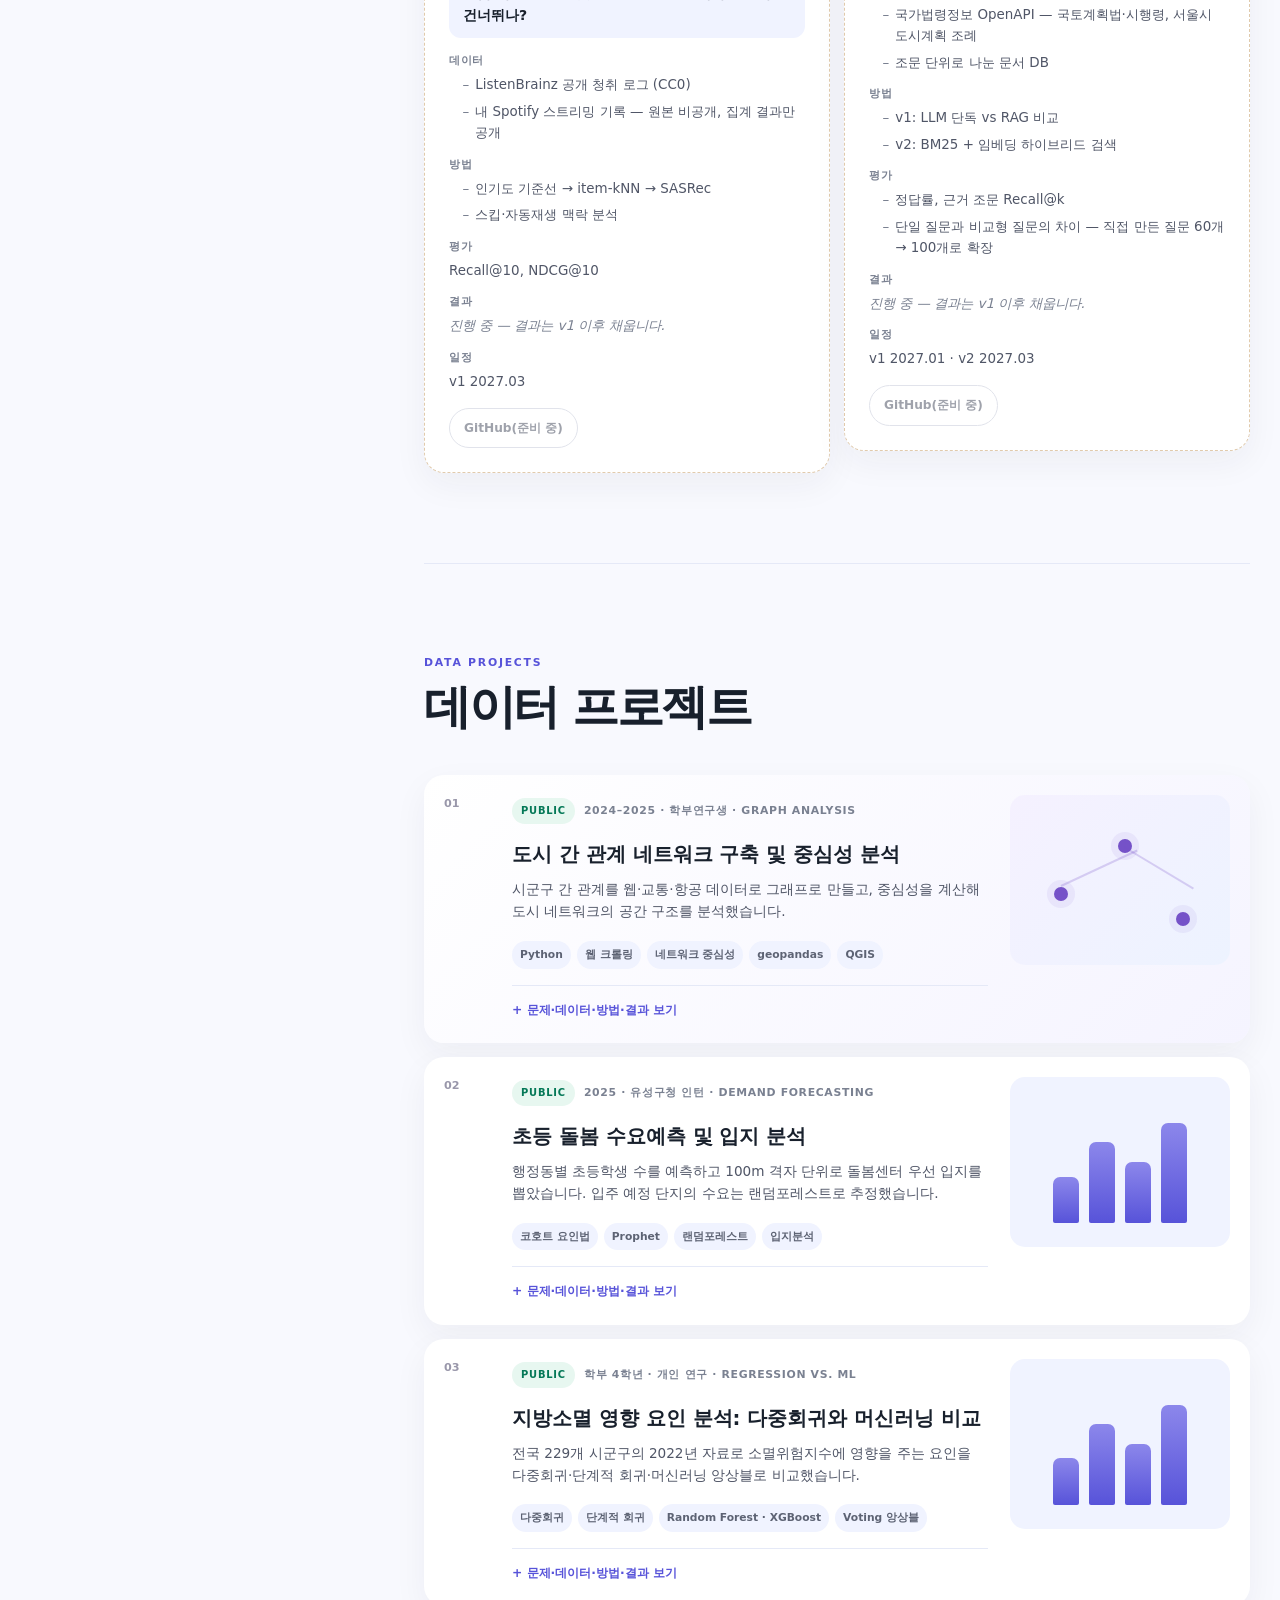
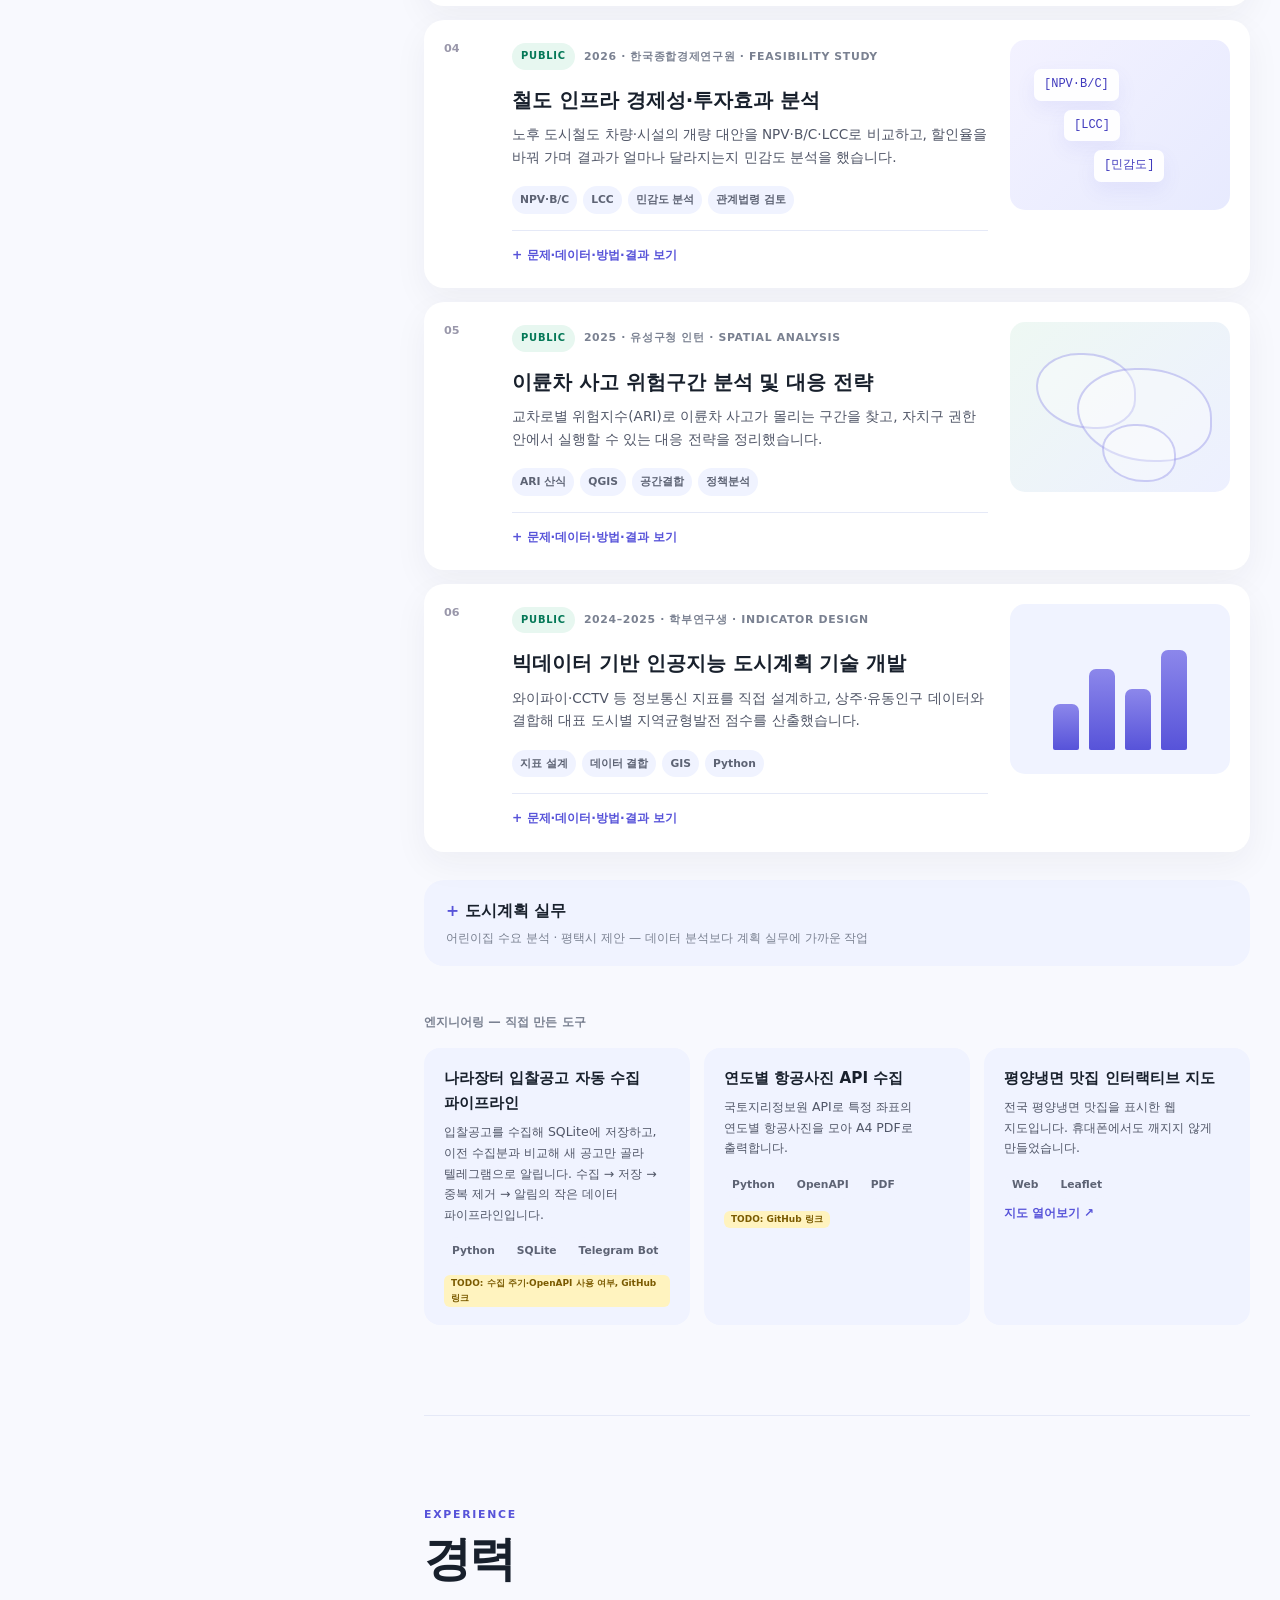
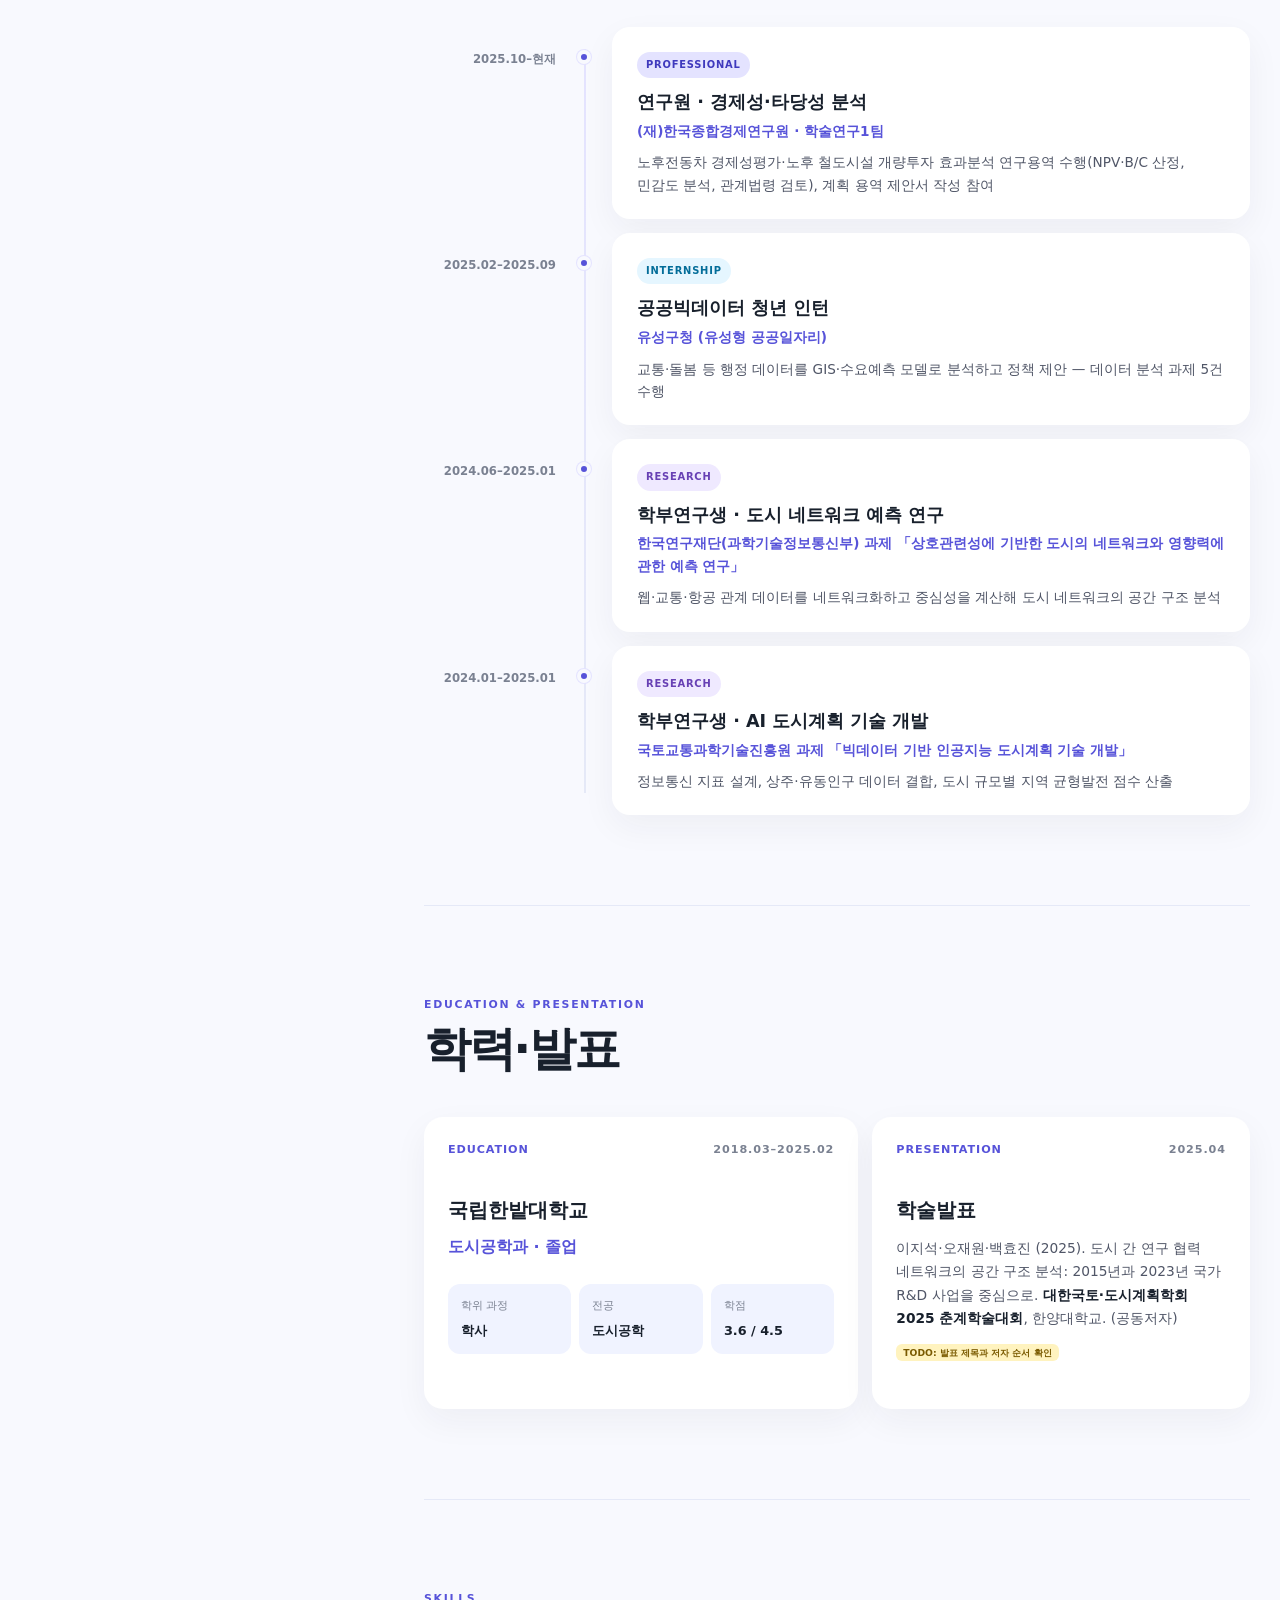
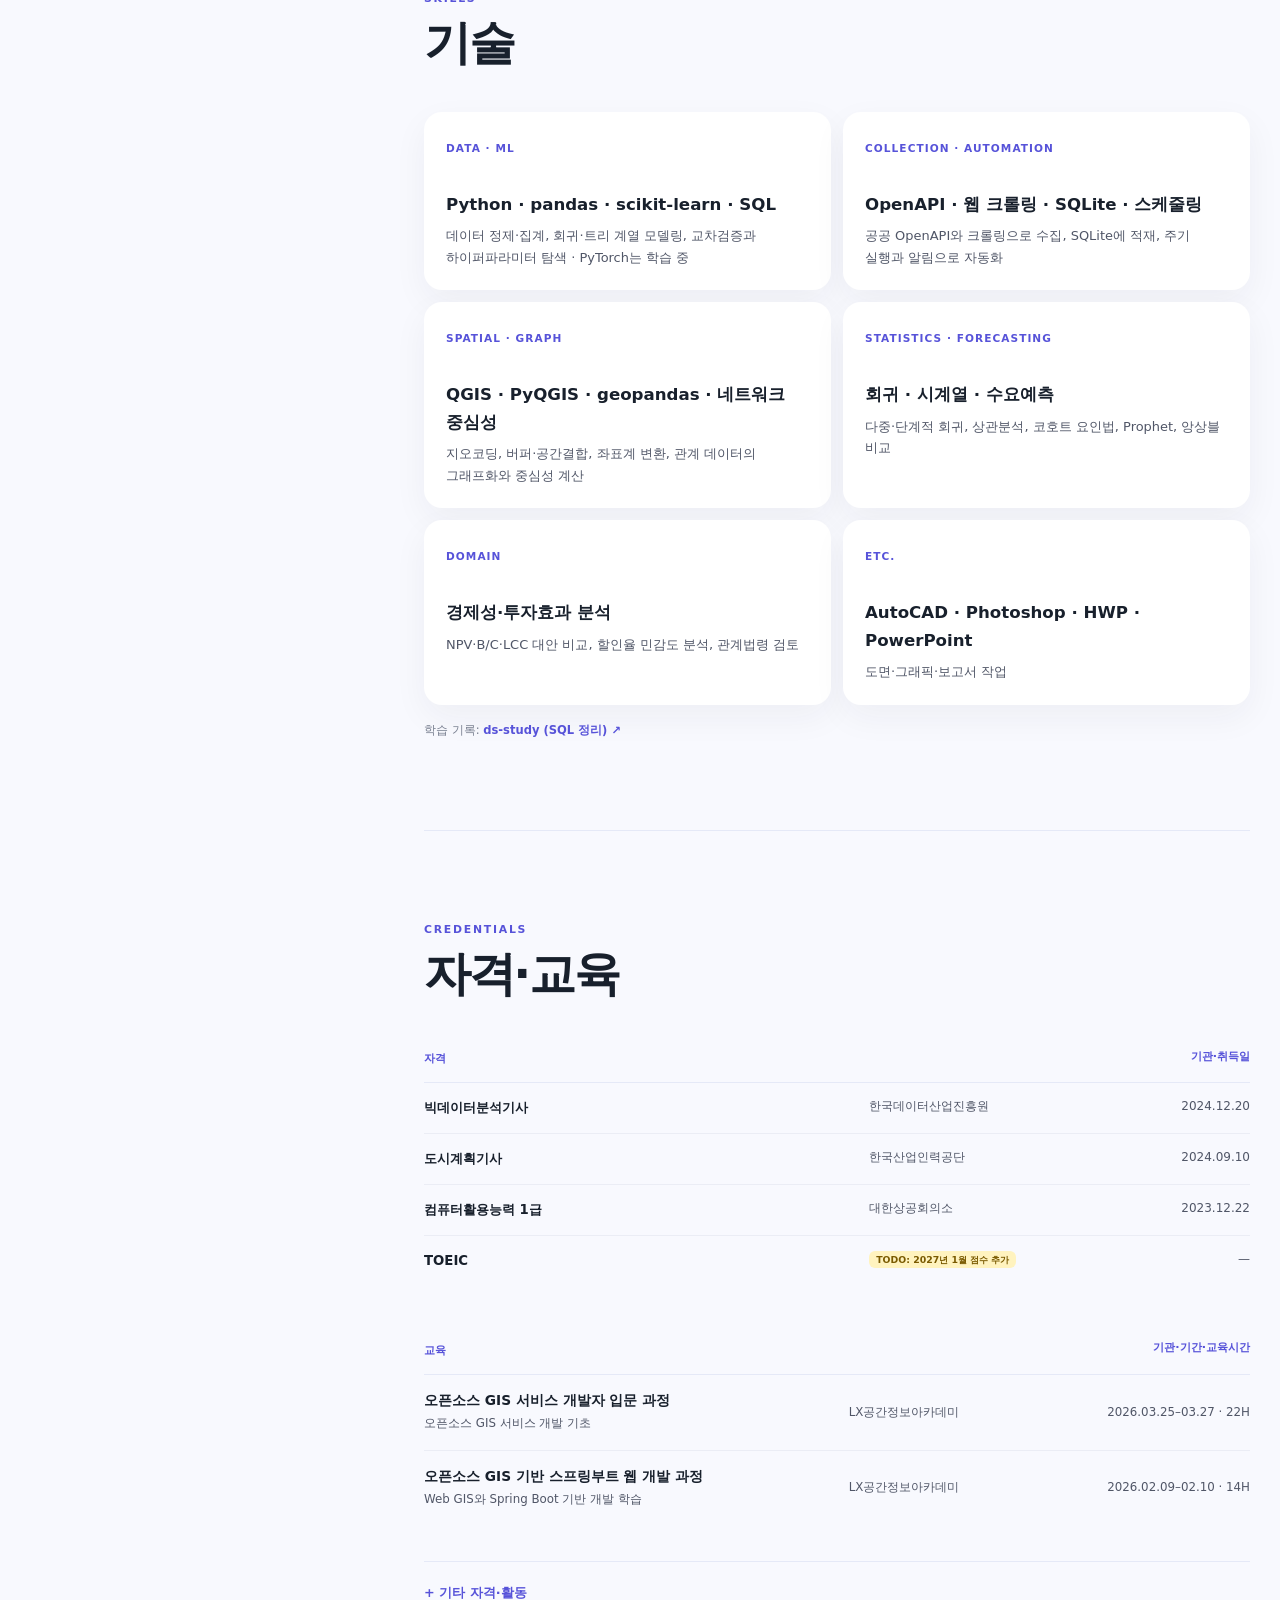
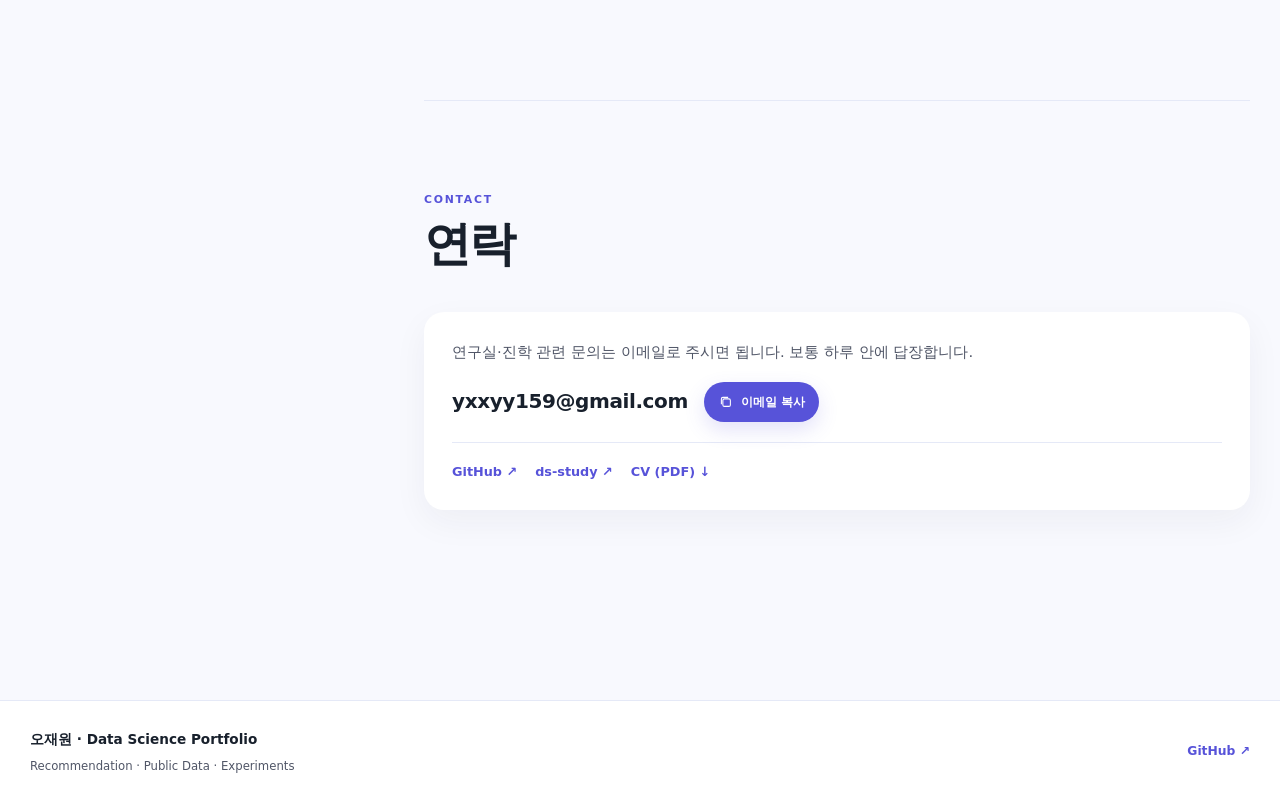
==== commit 935c17aa: "certification-notes 링크 제거 Co-Authored-By: Claude Fable 5.1 <noreply@anthropic.com>" ====
--- a/index.html
+++ b/index.html
@@ -139,9 +139,6 @@
               <div class="profile-links">
                 <a href="https://github.com/rererererete45/ds-study" target="_blank" rel="noreferrer">
                   <span><span class="ko">학습 기록 · ds-study (SQL 정리)</span><span class="en">Study log · ds-study (SQL)</span></span><strong>↗</strong>
-                </a>
-                <a href="https://github.com/rererererete45/certification-notes" target="_blank" rel="noreferrer">
-                  <span><span class="ko">학습 기록 · certification-notes</span><span class="en">Study log · certification-notes</span></span><strong>↗</strong>
                 </a>
               </div>
 
@@ -1118,8 +1115,7 @@
 
           <p class="section-note">
             <span class="ko">학습 기록:</span><span class="en">Study logs:</span>
-            <a href="https://github.com/rererererete45/ds-study" target="_blank" rel="noreferrer">ds-study (SQL 정리) ↗</a> ·
-            <a href="https://github.com/rererererete45/certification-notes" target="_blank" rel="noreferrer">certification-notes ↗</a>
+            <a href="https://github.com/rererererete45/ds-study" target="_blank" rel="noreferrer">ds-study (SQL 정리) ↗</a>
           </p>
         </section>
 
@@ -1225,7 +1221,6 @@
             <div class="contact-links">
               <a href="https://github.com/rererererete45" target="_blank" rel="noreferrer">GitHub ↗</a>
               <a href="https://github.com/rererererete45/ds-study" target="_blank" rel="noreferrer">ds-study ↗</a>
-              <a href="https://github.com/rererererete45/certification-notes" target="_blank" rel="noreferrer">certification-notes ↗</a>
               <a href="assets/Oh-Jaewon-Portfolio.pdf" download="오재원_포트폴리오.pdf">CV (PDF) ↓</a>
             </div>
           </div>
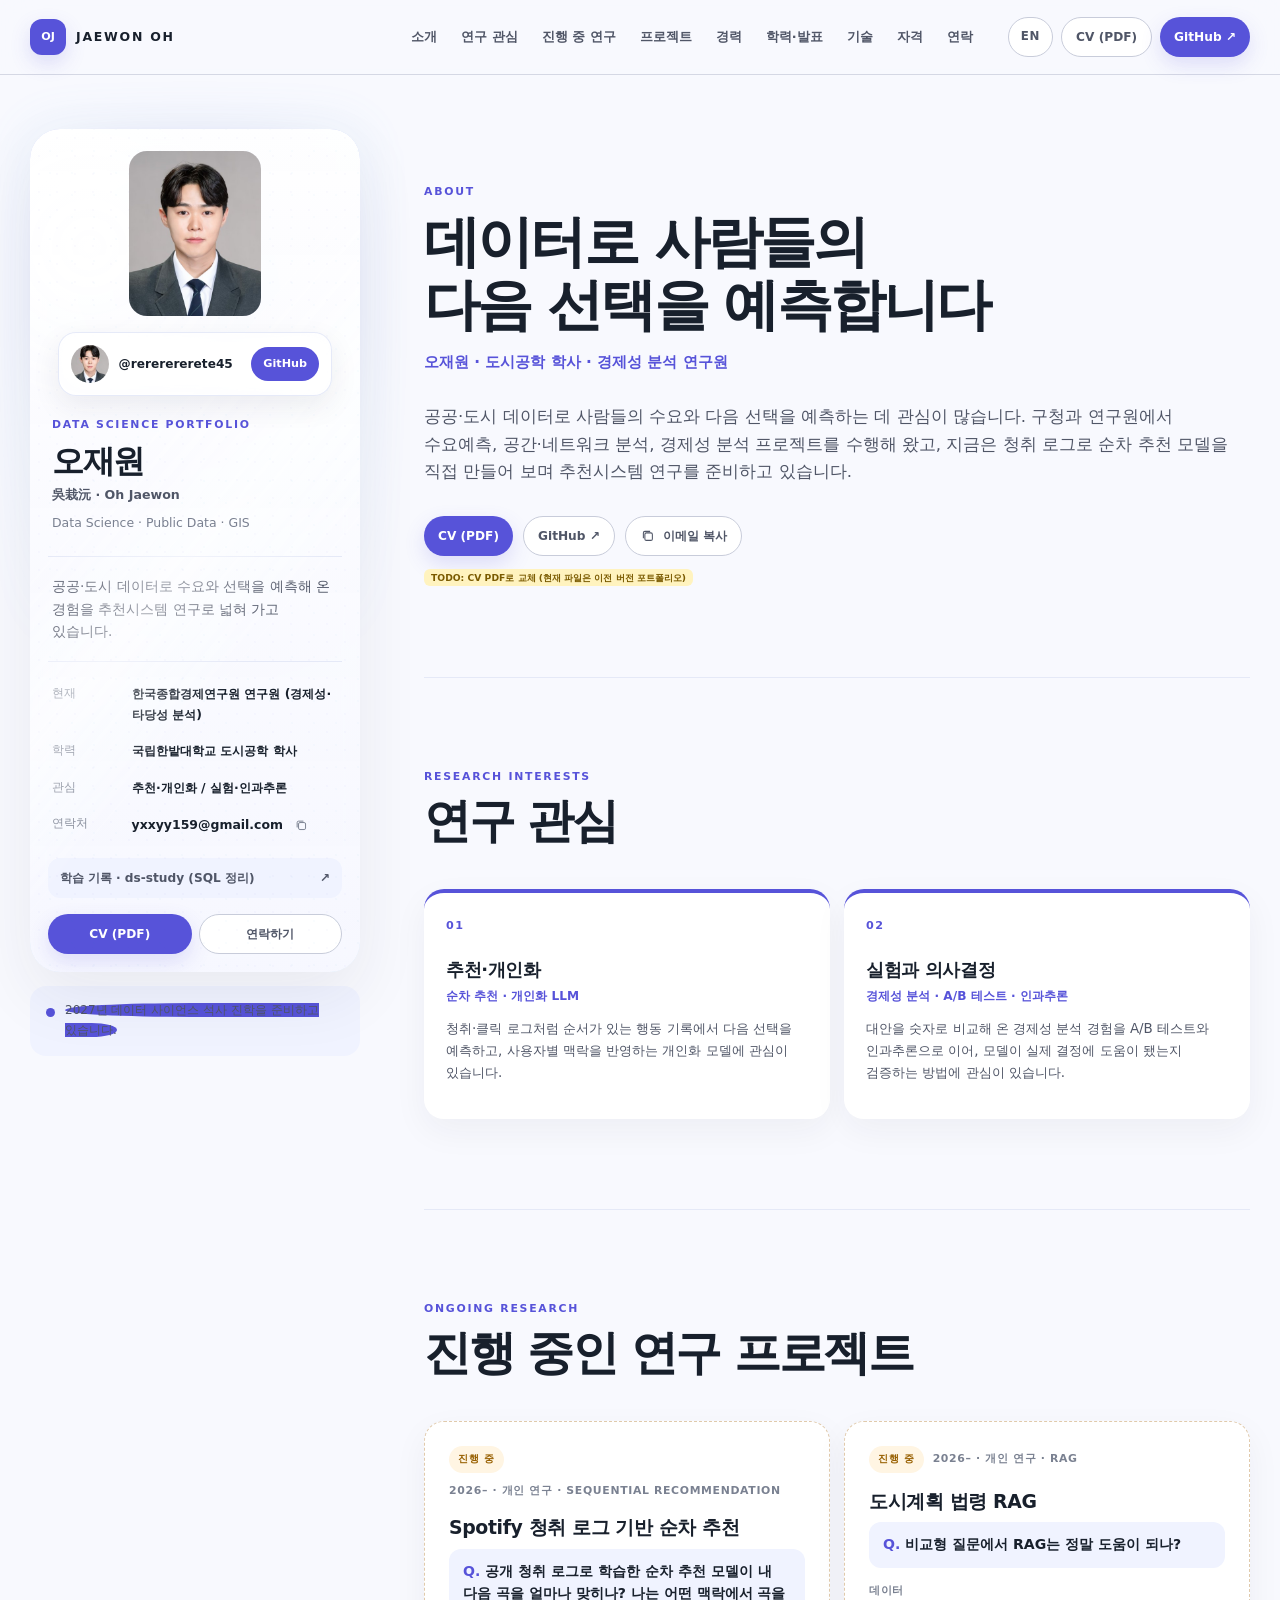
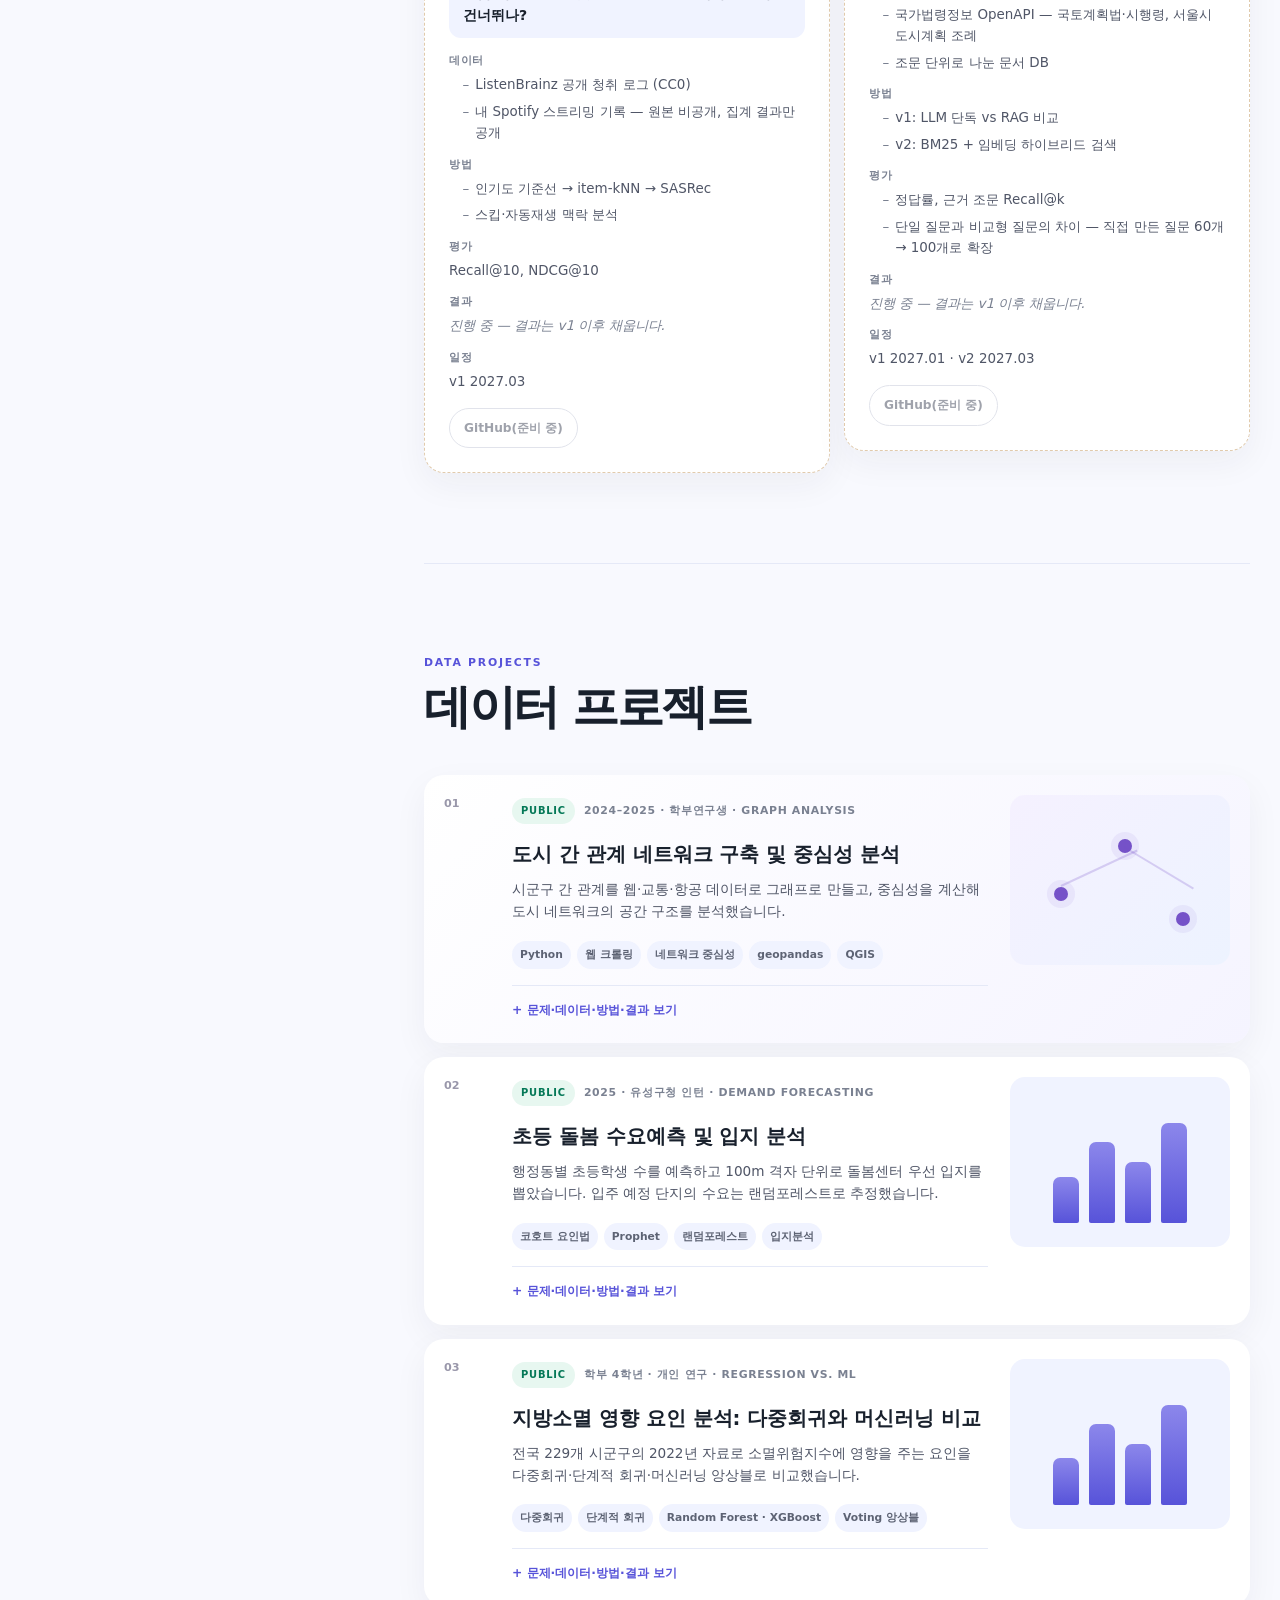
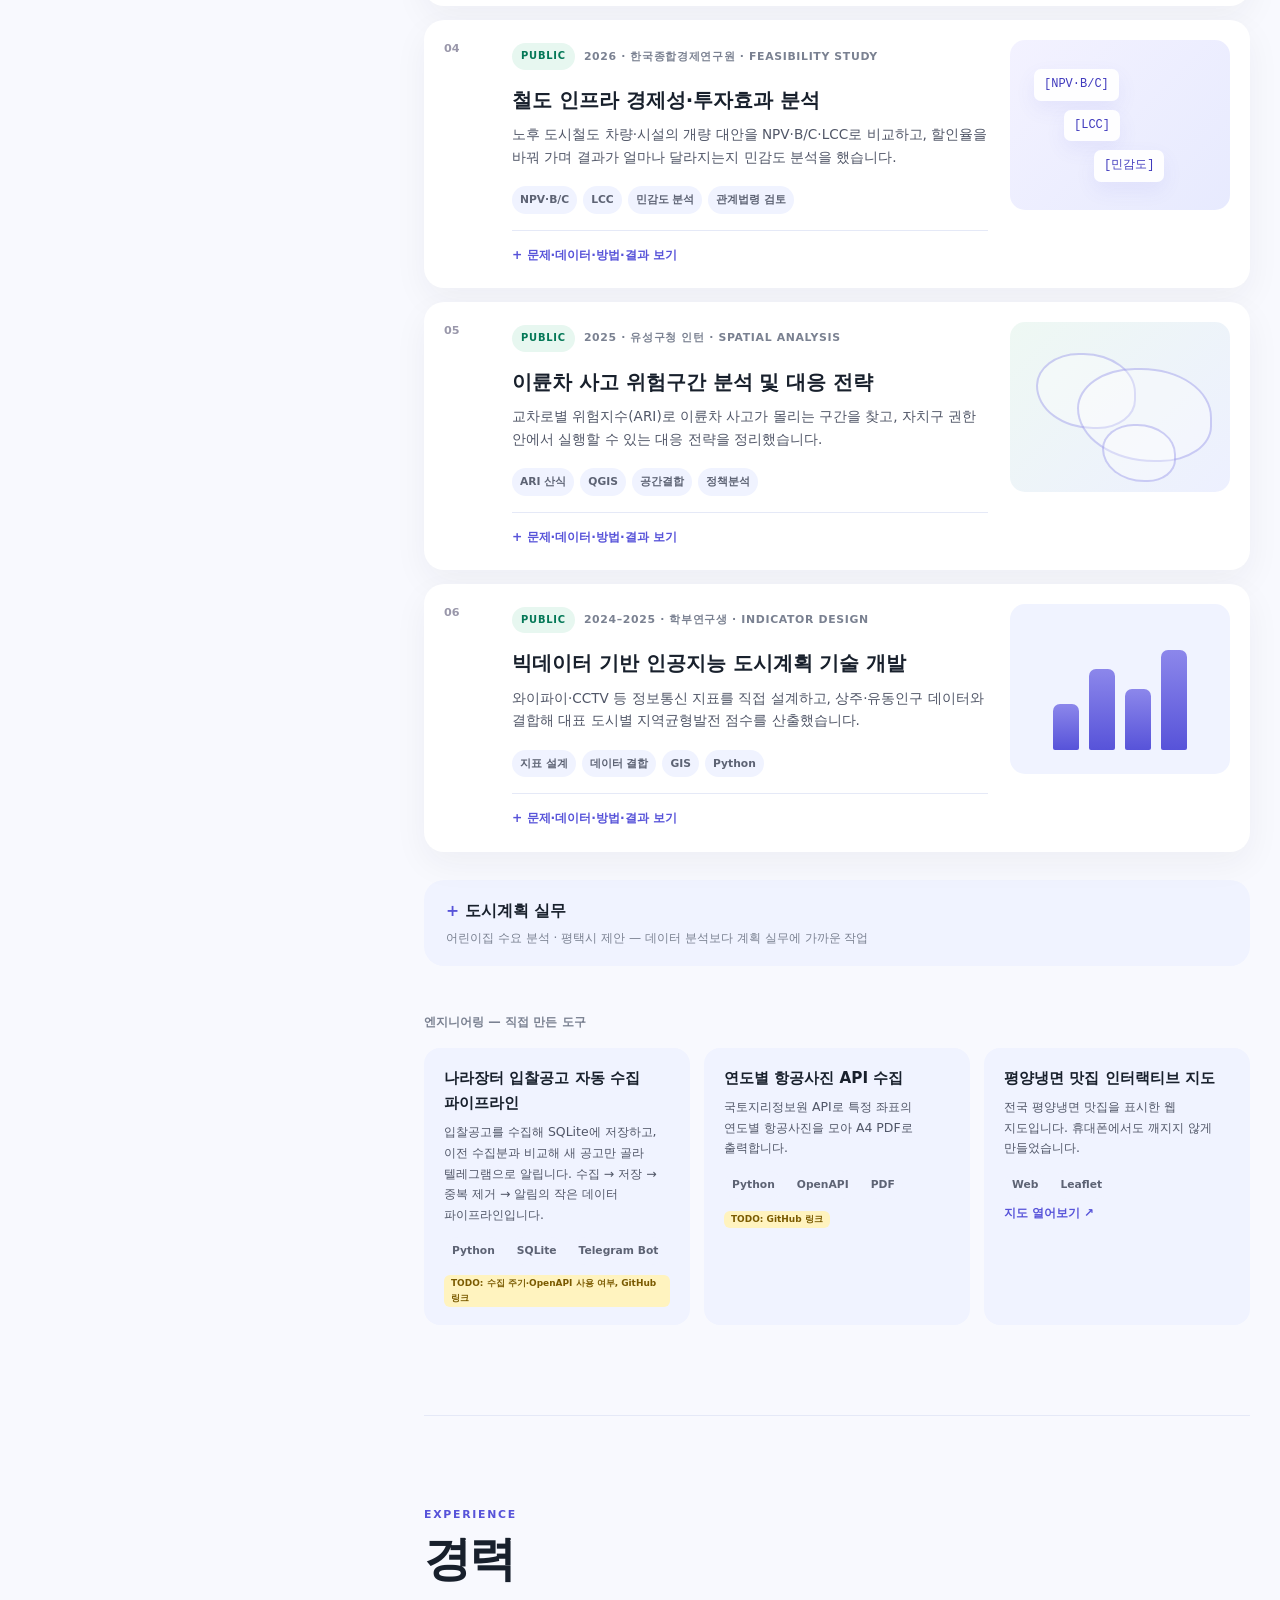
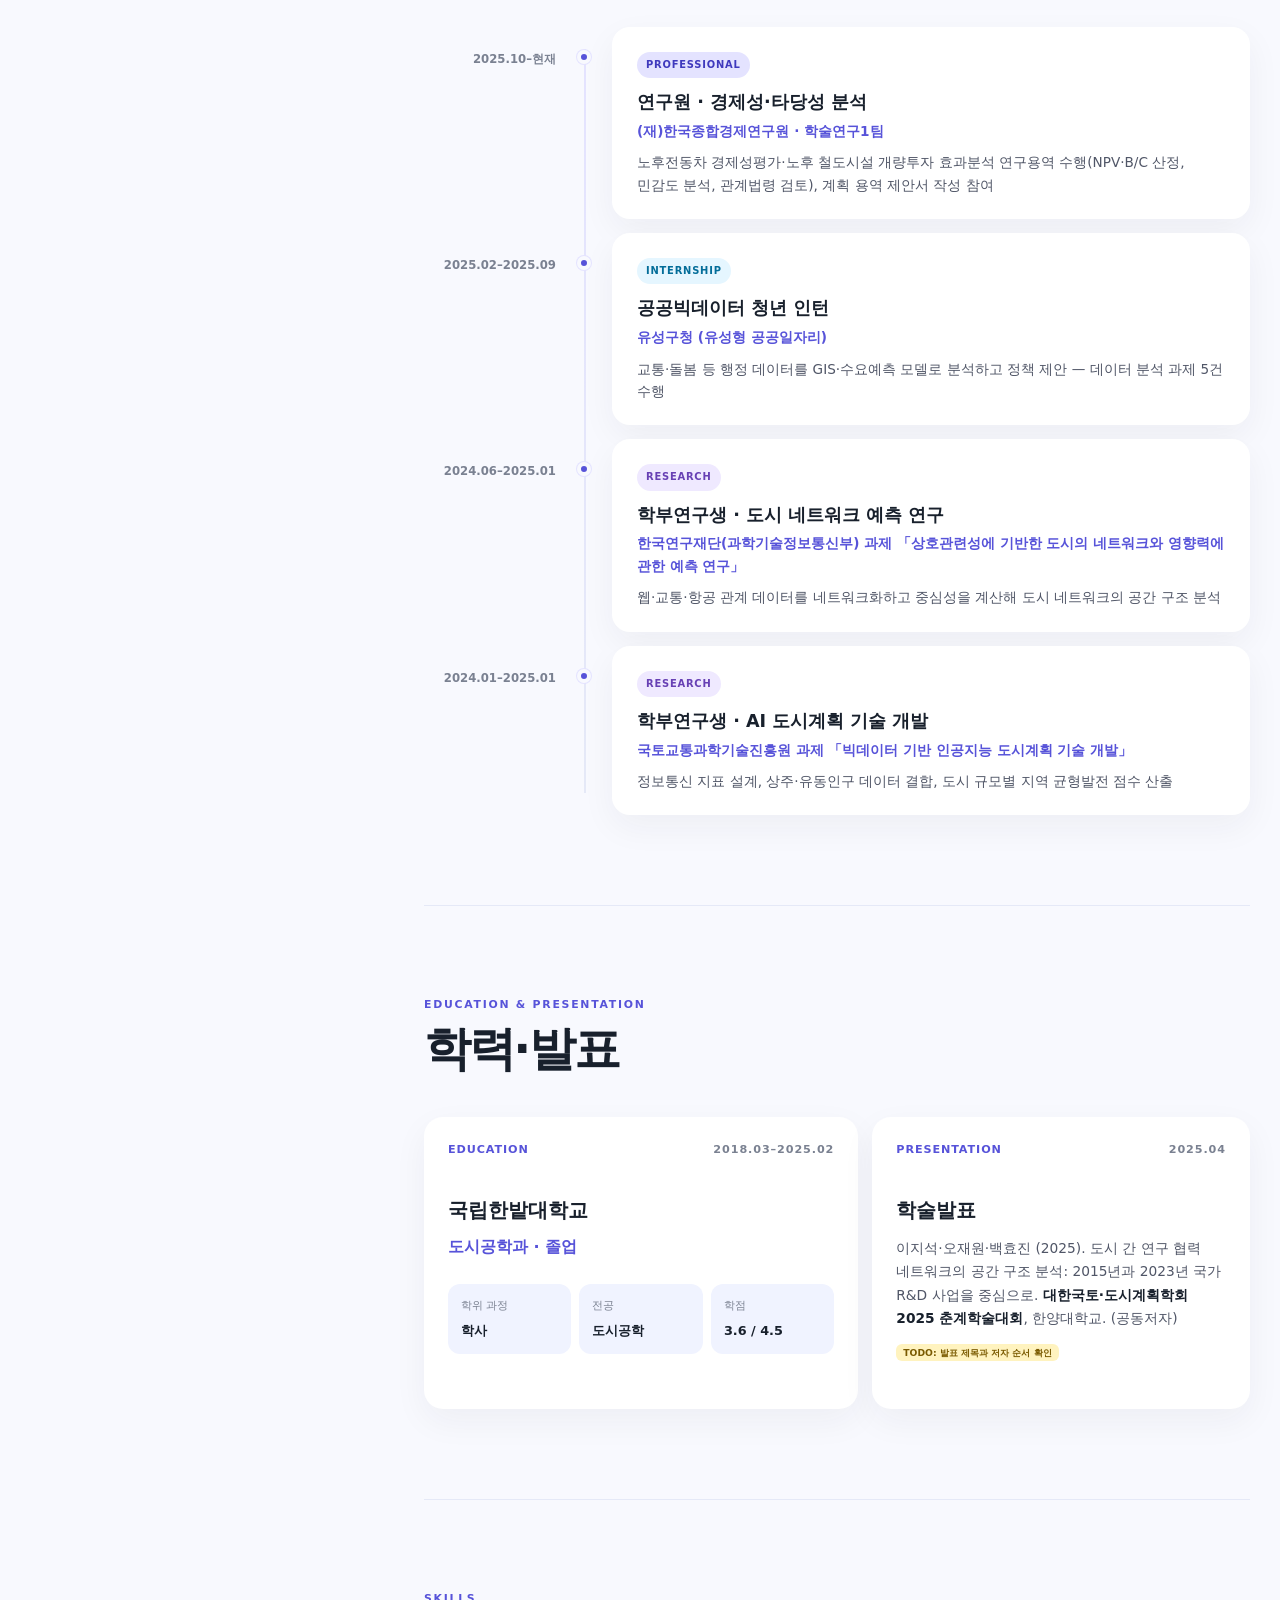
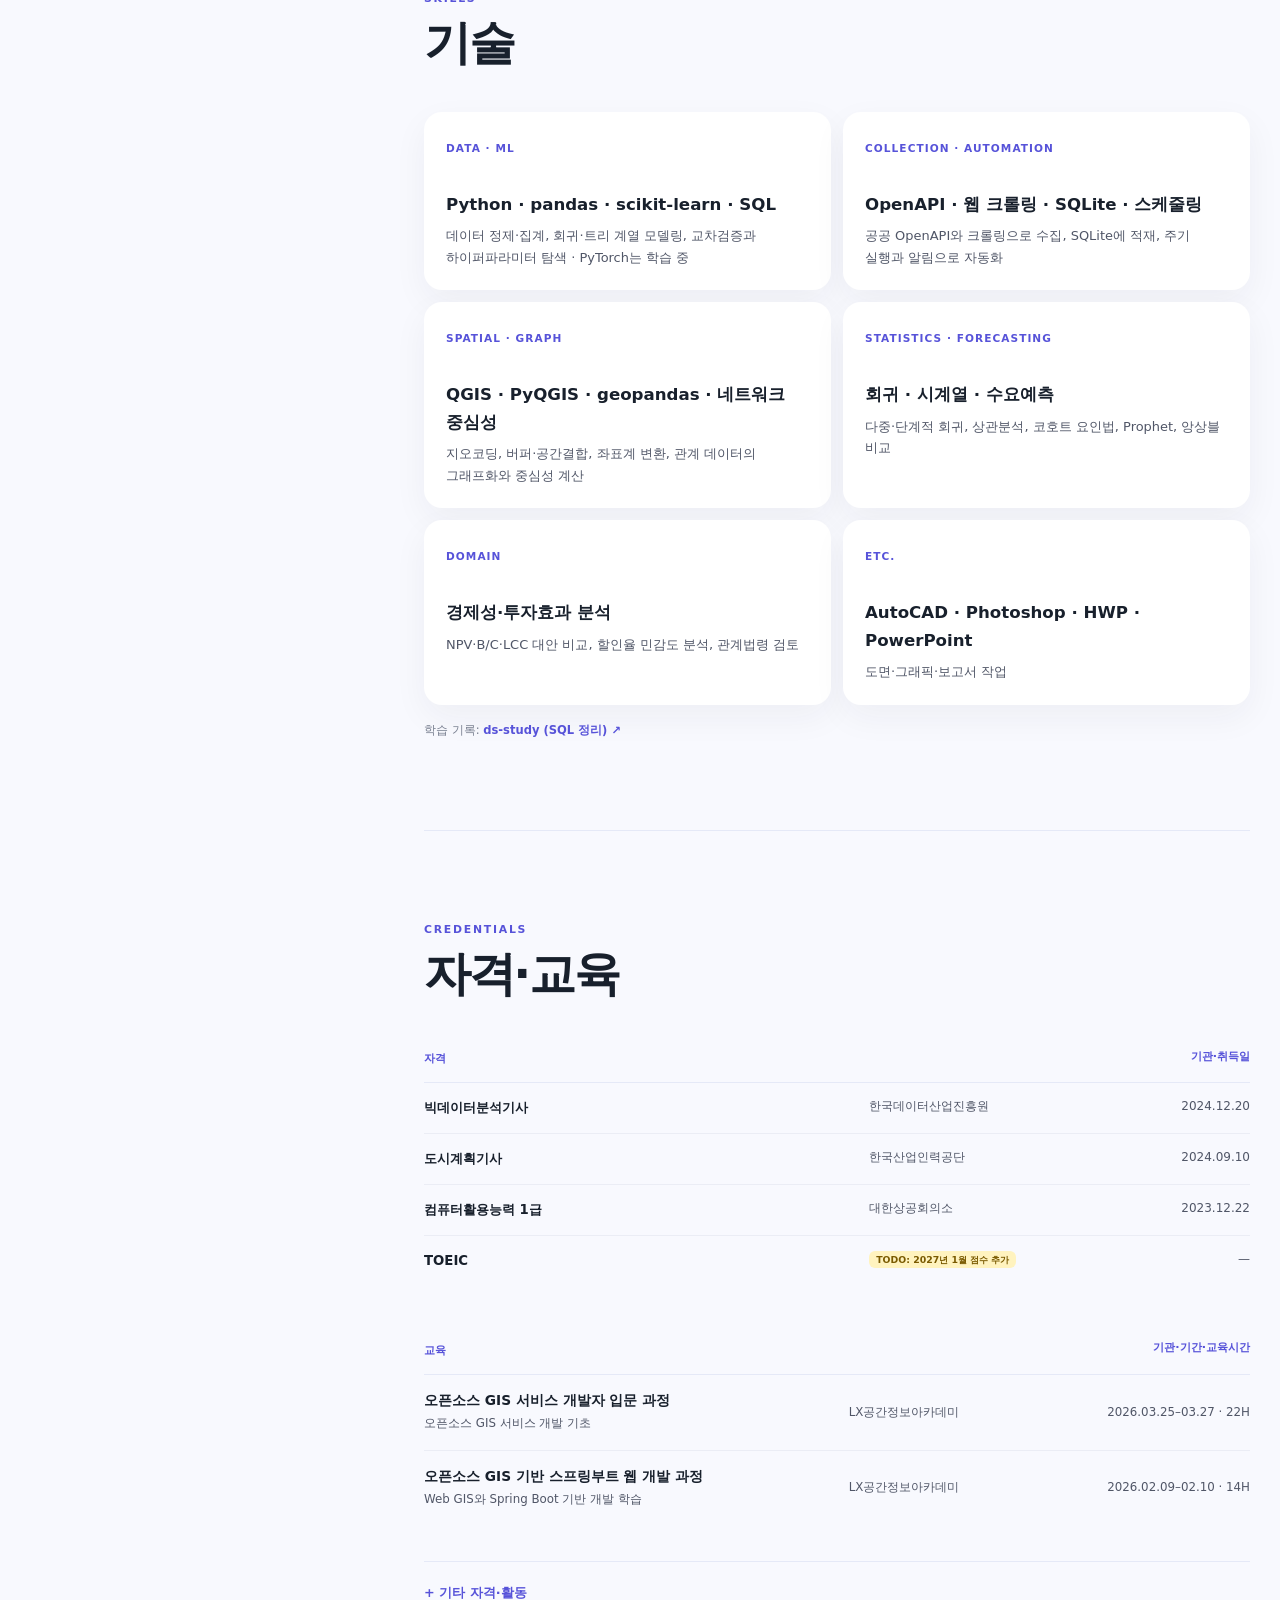
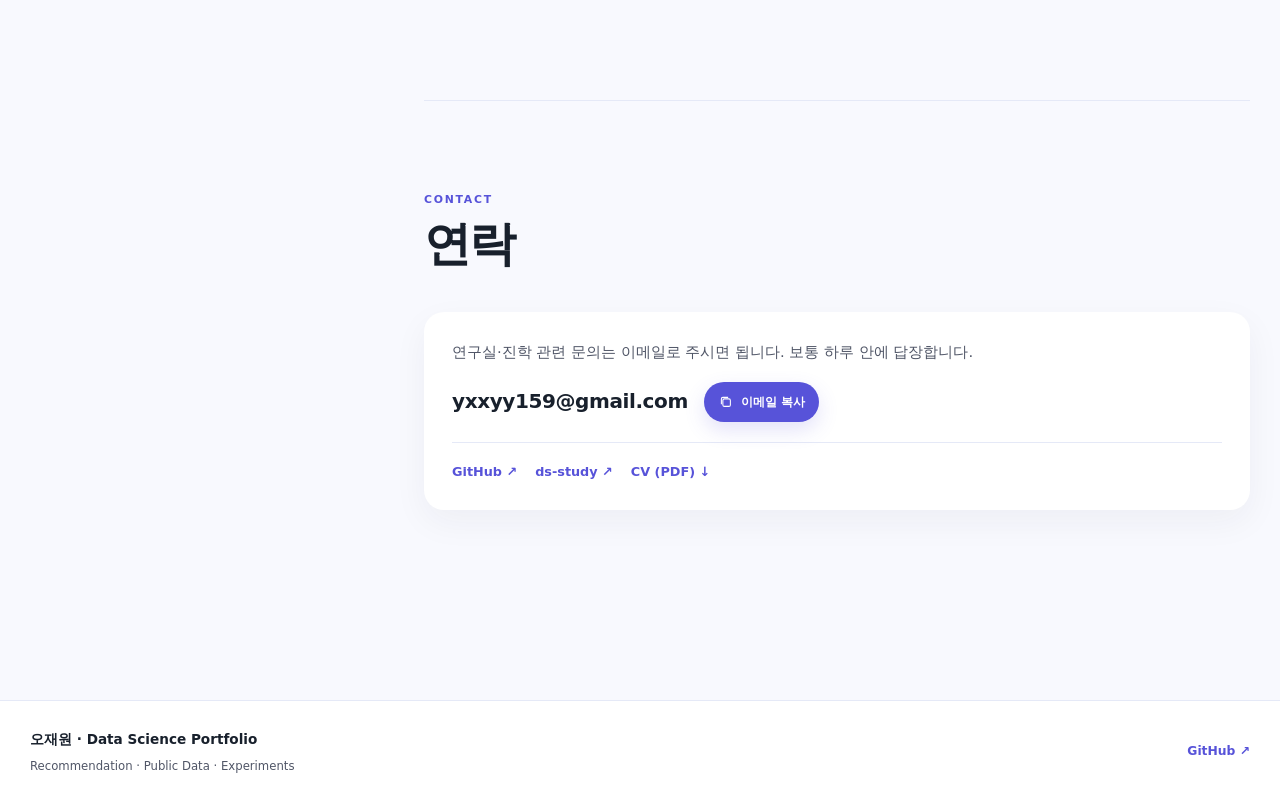
==== commit 63e7655d: "프로필 사진 추가 - 증명사진을 4:5로 잘라 400×500(25KB)으로 줄여 프로필 카드에, 120×120 정사각 버전을 상단 아바타에 적용  Co-Authored-By: Cl" ====
--- a/index.html
+++ b/index.html
@@ -12,8 +12,8 @@
   <meta property="og:description" content="공공·도시 데이터로 수요와 선택을 예측해 온 경험을 추천시스템 연구로 잇는 데이터 사이언스 지망생의 포트폴리오">
   <meta property="og:url" content="https://rererererete45.github.io/rerererete45.github.io/">
 
-  <link rel="stylesheet" href="style.css?v=20261110b">
-  <script src="script.js?v=20261110b" defer></script>
+  <link rel="stylesheet" href="style.css?v=20261110c">
+  <script src="script.js?v=20261110c" defer></script>
   <style>
     /* 언어 전환 규칙은 외부 CSS가 캐시돼도 적용되도록 인라인으로 둔다 */
     html[data-lang="en"] .ko { display: none !important; }
@@ -82,13 +82,13 @@
               <div class="profile-card-shine" aria-hidden="true"></div>
               <div class="profile-card-grain" aria-hidden="true"></div>
 
-              <div class="profile-monogram" aria-hidden="true">
-                <span>OJ</span>
+              <div class="profile-monogram">
+                <img src="assets/profile.jpg" width="400" height="500" alt="오재원 증명사진">
               </div>
 
               <div class="profile-userbar">
                 <div class="profile-userbar-left">
-                  <div class="mini-avatar" aria-hidden="true">OJ</div>
+                  <div class="mini-avatar" aria-hidden="true"><img src="assets/profile-sq.jpg" width="120" height="120" alt=""></div>
                   <div class="profile-usertext">
                     <strong>@rererererete45</strong>
                   </div>
--- a/style.css
+++ b/style.css
@@ -256,6 +256,11 @@
   color: var(--primary);
   opacity: .82;
 }
+.profile-monogram img {
+  position: relative; display: block;
+  width: 100%; height: 100%; object-fit: cover;
+}
+.mini-avatar img { display: block; width: 100%; height: 100%; object-fit: cover; }
 
 .profile-userbar {
   position: relative;
